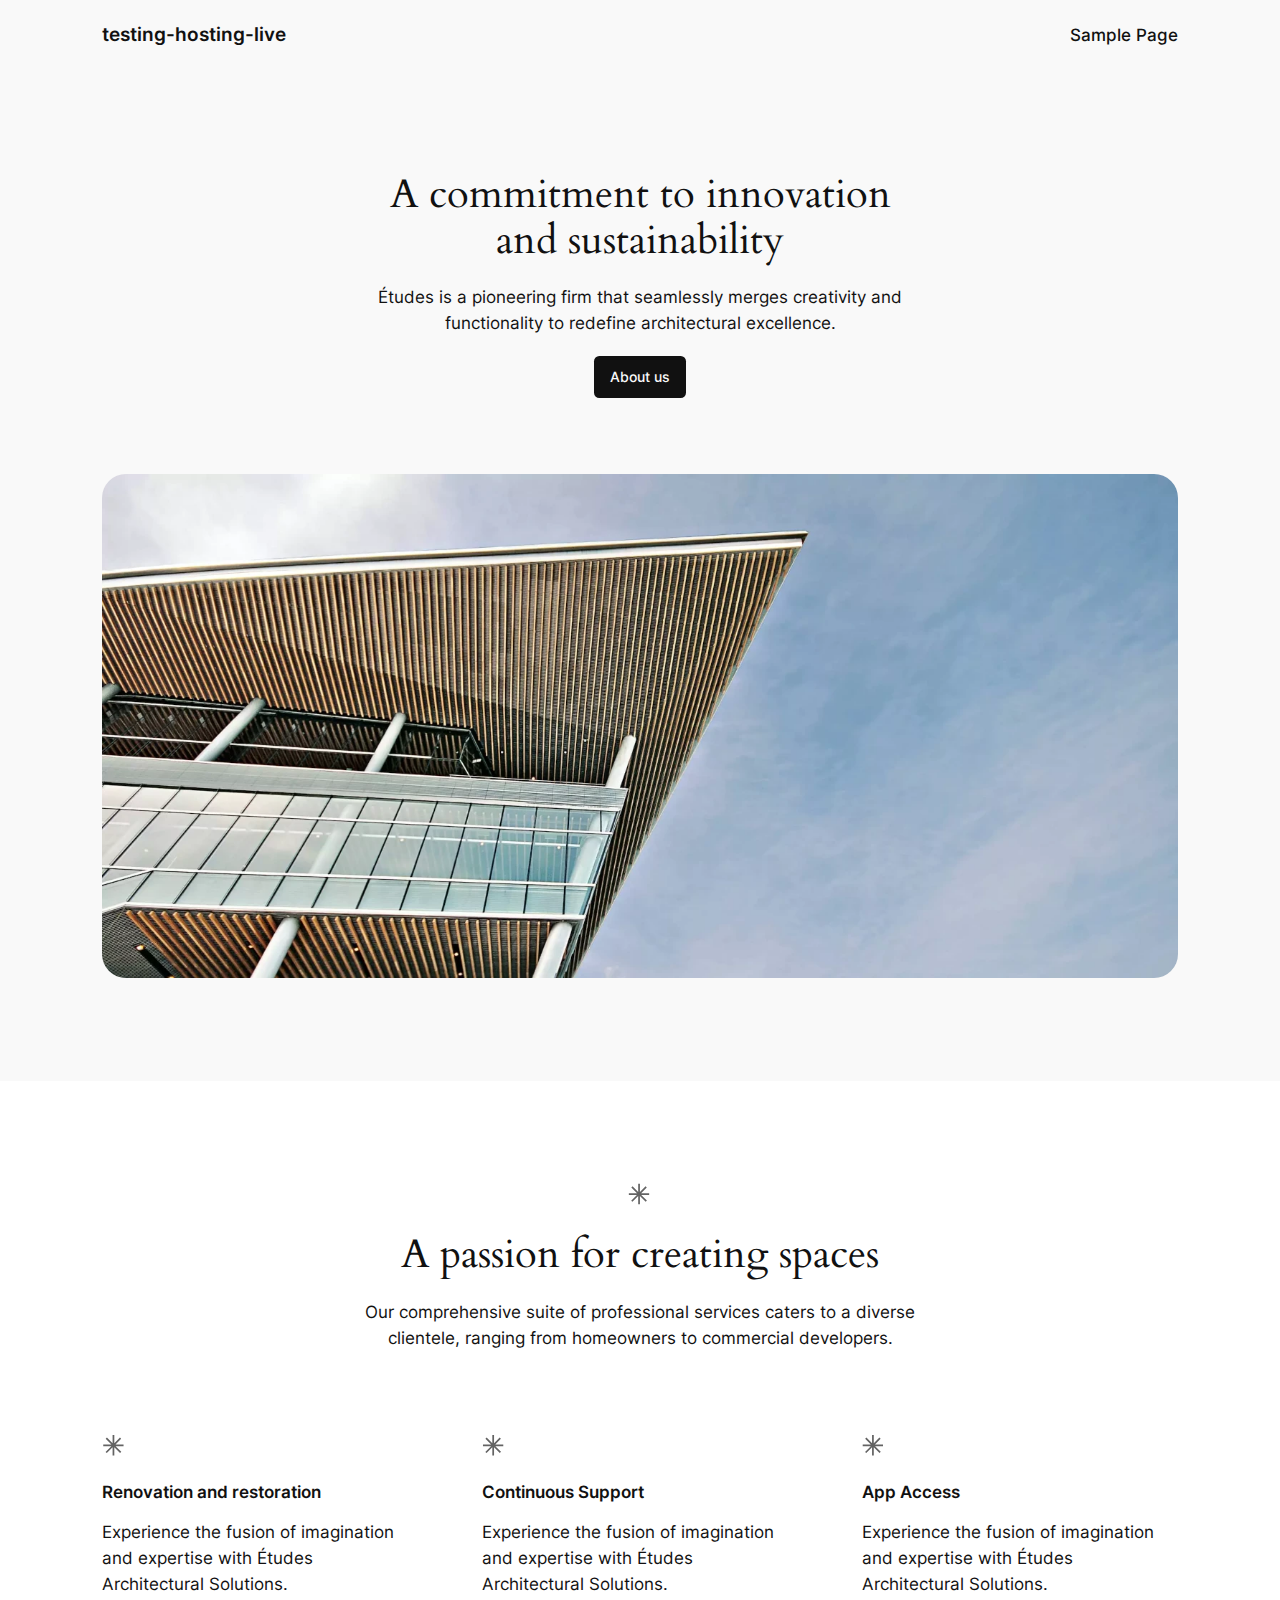
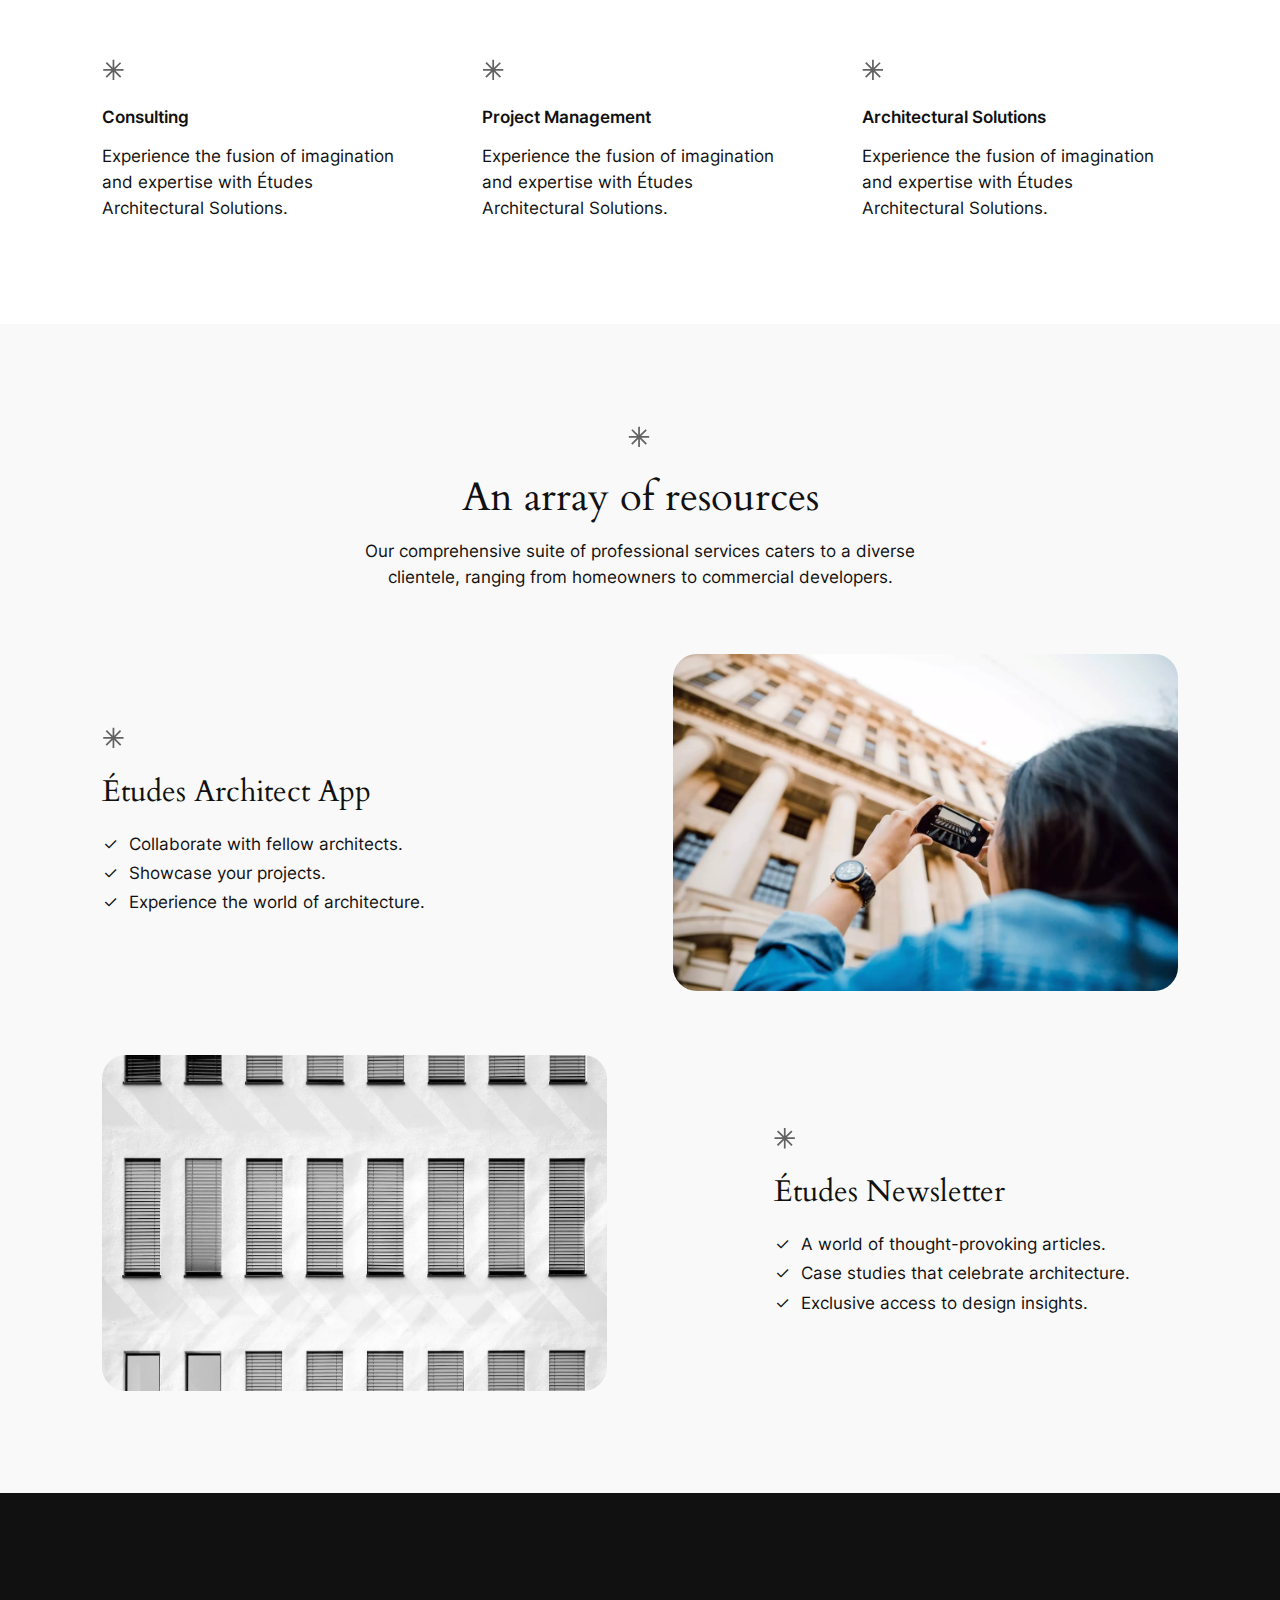
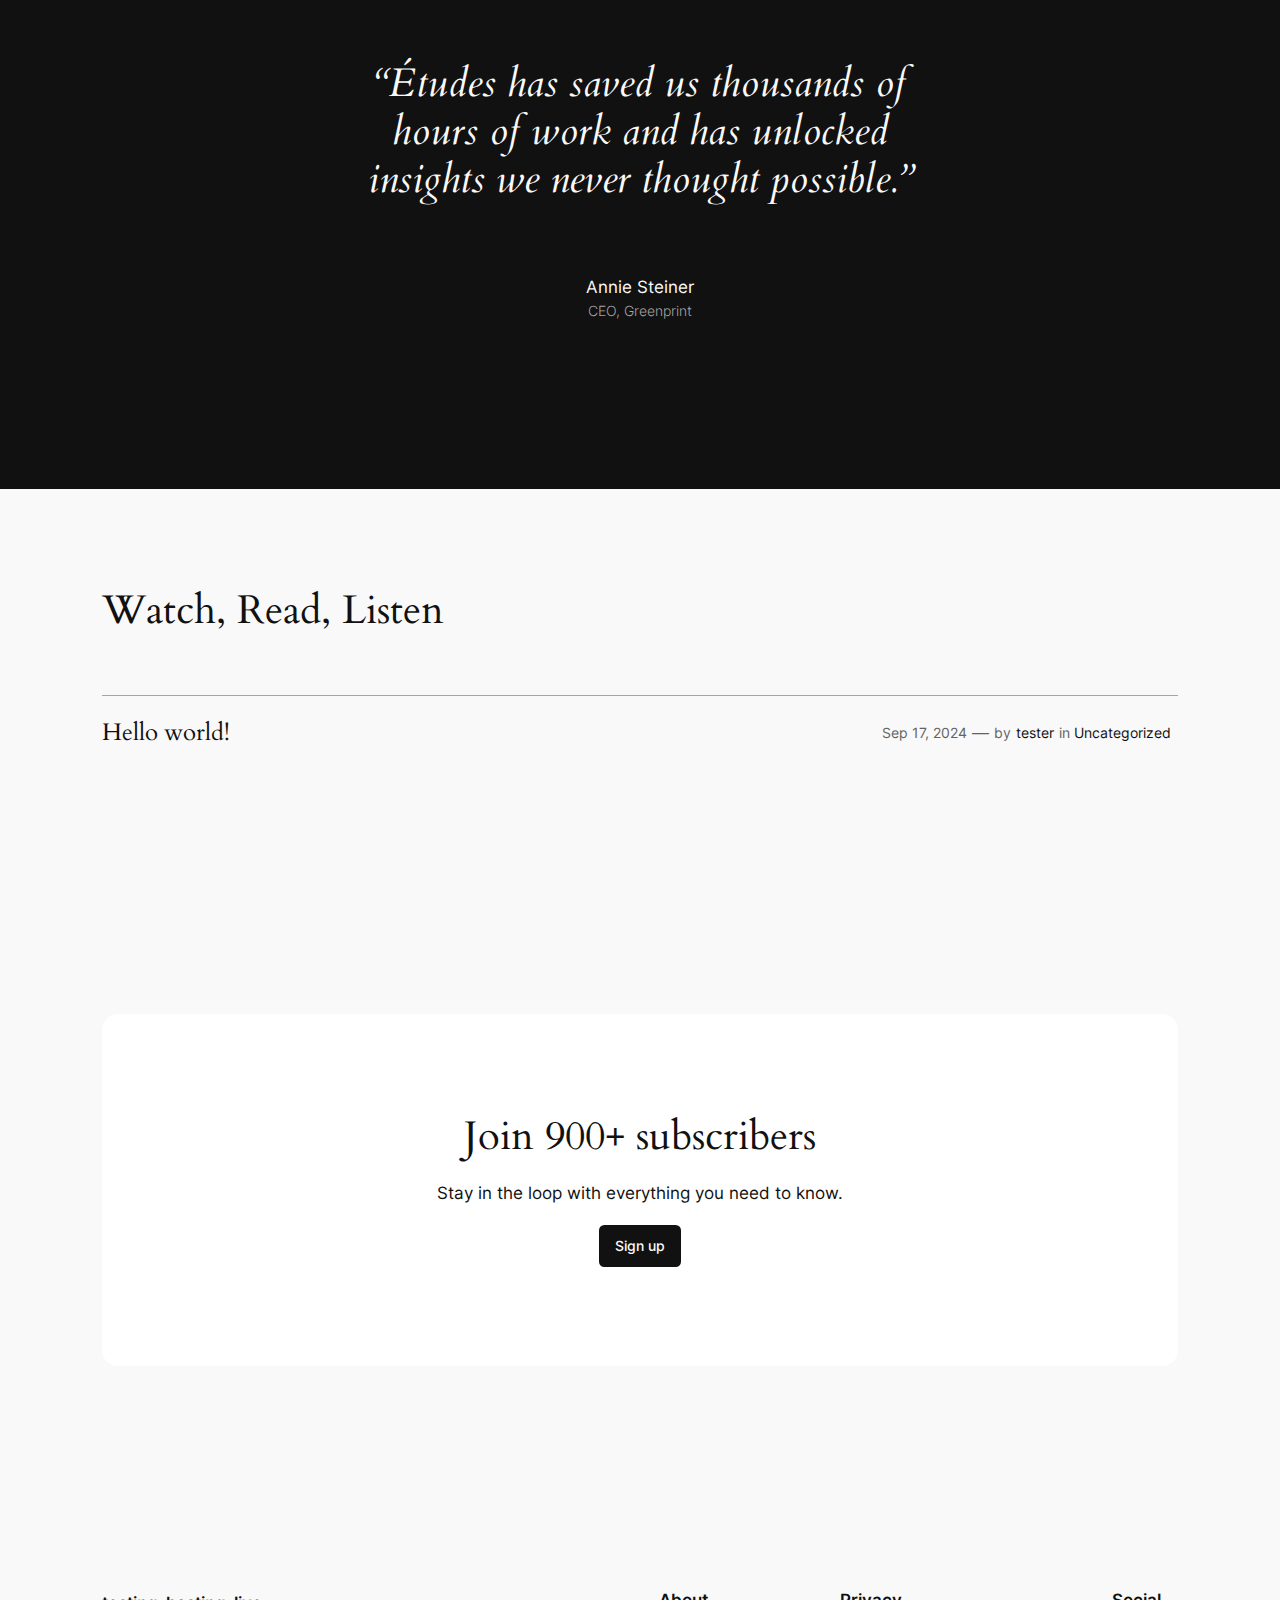
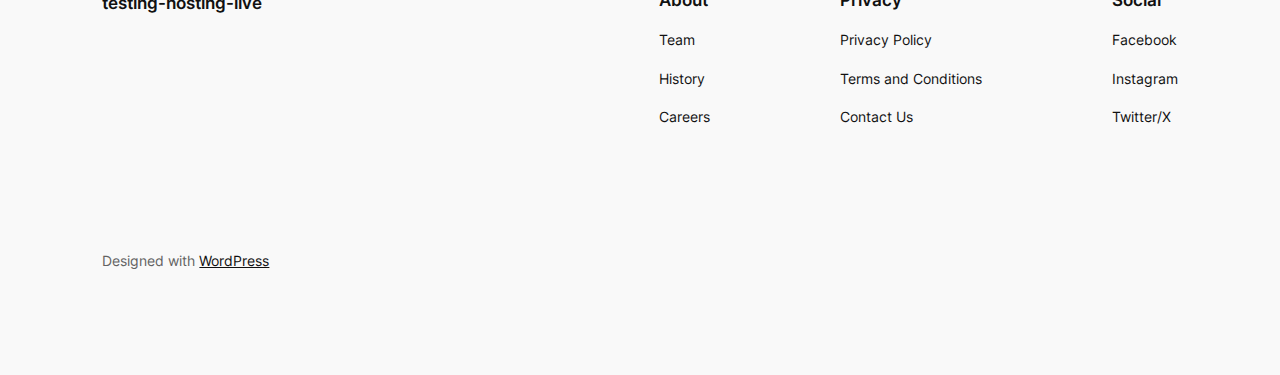
==== index.html @ 4e892294 "first commit" ====
<!DOCTYPE html>
<html lang="en-US">
<head>
	<meta charset="UTF-8">
	<meta name="viewport" content="width=device-width, initial-scale=1">
<meta name="robots" content="max-image-preview:large">
<title>testing-hosting-live</title>
<link rel="alternate" type="application/rss+xml" title="testing-hosting-live &raquo; Feed" href="/feed/">
<link rel="alternate" type="application/rss+xml" title="testing-hosting-live &raquo; Comments Feed" href="/comments/feed/">
<script>
window._wpemojiSettings = {"baseUrl":"https:\/\/s.w.org\/images\/core\/emoji\/15.0.3\/72x72\/","ext":".png","svgUrl":"https:\/\/s.w.org\/images\/core\/emoji\/15.0.3\/svg\/","svgExt":".svg","source":{"concatemoji":"\/wp-includes\/js\/wp-emoji-release.min.js?ver=6.6.2"}};
/*! This file is auto-generated */
!function(i,n){var o,s,e;function c(e){try{var t={supportTests:e,timestamp:(new Date).valueOf()};sessionStorage.setItem(o,JSON.stringify(t))}catch(e){}}function p(e,t,n){e.clearRect(0,0,e.canvas.width,e.canvas.height),e.fillText(t,0,0);var t=new Uint32Array(e.getImageData(0,0,e.canvas.width,e.canvas.height).data),r=(e.clearRect(0,0,e.canvas.width,e.canvas.height),e.fillText(n,0,0),new Uint32Array(e.getImageData(0,0,e.canvas.width,e.canvas.height).data));return t.every(function(e,t){return e===r[t]})}function u(e,t,n){switch(t){case"flag":return n(e,"🏳️‍⚧️","🏳️​⚧️")?!1:!n(e,"🇺🇳","🇺​🇳")&&!n(e,"🏴󠁧󠁢󠁥󠁮󠁧󠁿","🏴​󠁧​󠁢​󠁥​󠁮​󠁧​󠁿");case"emoji":return!n(e,"🐦‍⬛","🐦​⬛")}return!1}function f(e,t,n){var r="undefined"!=typeof WorkerGlobalScope&&self instanceof WorkerGlobalScope?new OffscreenCanvas(300,150):i.createElement("canvas"),a=r.getContext("2d",{willReadFrequently:!0}),o=(a.textBaseline="top",a.font="600 32px Arial",{});return e.forEach(function(e){o[e]=t(a,e,n)}),o}function t(e){var t=i.createElement("script");t.src=e,t.defer=!0,i.head.appendChild(t)}"undefined"!=typeof Promise&&(o="wpEmojiSettingsSupports",s=["flag","emoji"],n.supports={everything:!0,everythingExceptFlag:!0},e=new Promise(function(e){i.addEventListener("DOMContentLoaded",e,{once:!0})}),new Promise(function(t){var n=function(){try{var e=JSON.parse(sessionStorage.getItem(o));if("object"==typeof e&&"number"==typeof e.timestamp&&(new Date).valueOf()<e.timestamp+604800&&"object"==typeof e.supportTests)return e.supportTests}catch(e){}return null}();if(!n){if("undefined"!=typeof Worker&&"undefined"!=typeof OffscreenCanvas&&"undefined"!=typeof URL&&URL.createObjectURL&&"undefined"!=typeof Blob)try{var e="postMessage("+f.toString()+"("+[JSON.stringify(s),u.toString(),p.toString()].join(",")+"));",r=new Blob([e],{type:"text/javascript"}),a=new Worker(URL.createObjectURL(r),{name:"wpTestEmojiSupports"});return void(a.onmessage=function(e){c(n=e.data),a.terminate(),t(n)})}catch(e){}c(n=f(s,u,p))}t(n)}).then(function(e){for(var t in e)n.supports[t]=e[t],n.supports.everything=n.supports.everything&&n.supports[t],"flag"!==t&&(n.supports.everythingExceptFlag=n.supports.everythingExceptFlag&&n.supports[t]);n.supports.everythingExceptFlag=n.supports.everythingExceptFlag&&!n.supports.flag,n.DOMReady=!1,n.readyCallback=function(){n.DOMReady=!0}}).then(function(){return e}).then(function(){var e;n.supports.everything||(n.readyCallback(),(e=n.source||{}).concatemoji?t(e.concatemoji):e.wpemoji&&e.twemoji&&(t(e.twemoji),t(e.wpemoji)))}))}((window,document),window._wpemojiSettings);
</script>
<style id="wp-block-site-logo-inline-css">.wp-block-site-logo{box-sizing:border-box;line-height:0}.wp-block-site-logo a{display:inline-block;line-height:0}.wp-block-site-logo.is-default-size img{height:auto;width:120px}.wp-block-site-logo img{height:auto;max-width:100%}.wp-block-site-logo a,.wp-block-site-logo img{border-radius:inherit}.wp-block-site-logo.aligncenter{margin-left:auto;margin-right:auto;text-align:center}:root :where(.wp-block-site-logo.is-style-rounded){border-radius:9999px}</style>
<style id="wp-block-site-title-inline-css">:root :where(.wp-block-site-title a){color:inherit}</style>
<style id="wp-block-group-inline-css">.wp-block-group{box-sizing:border-box}:where(.wp-block-group.wp-block-group-is-layout-constrained){position:relative}</style>
<style id="wp-block-page-list-inline-css">.wp-block-navigation .wp-block-page-list{align-items:var(--navigation-layout-align,initial);background-color:inherit;display:flex;flex-direction:var(--navigation-layout-direction,initial);flex-wrap:var(--navigation-layout-wrap,wrap);justify-content:var(--navigation-layout-justify,initial)}.wp-block-navigation .wp-block-navigation-item{background-color:inherit}</style>
<link rel="stylesheet" id="wp-block-navigation-css" href="/wp-includes/blocks/navigation/style.min.css?ver=6.6.2" media="all">
<style id="wp-block-heading-inline-css">h1.has-background,h2.has-background,h3.has-background,h4.has-background,h5.has-background,h6.has-background{padding:1.25em 2.375em}h1.has-text-align-left[style*=writing-mode]:where([style*=vertical-lr]),h1.has-text-align-right[style*=writing-mode]:where([style*=vertical-rl]),h2.has-text-align-left[style*=writing-mode]:where([style*=vertical-lr]),h2.has-text-align-right[style*=writing-mode]:where([style*=vertical-rl]),h3.has-text-align-left[style*=writing-mode]:where([style*=vertical-lr]),h3.has-text-align-right[style*=writing-mode]:where([style*=vertical-rl]),h4.has-text-align-left[style*=writing-mode]:where([style*=vertical-lr]),h4.has-text-align-right[style*=writing-mode]:where([style*=vertical-rl]),h5.has-text-align-left[style*=writing-mode]:where([style*=vertical-lr]),h5.has-text-align-right[style*=writing-mode]:where([style*=vertical-rl]),h6.has-text-align-left[style*=writing-mode]:where([style*=vertical-lr]),h6.has-text-align-right[style*=writing-mode]:where([style*=vertical-rl]){rotate:180deg}

				.is-style-asterisk:before {
					content: '';
					width: 1.5rem;
					height: 3rem;
					background: var(--wp--preset--color--contrast-2, currentColor);
					clip-path: path('M11.93.684v8.039l5.633-5.633 1.216 1.23-5.66 5.66h8.04v1.737H13.2l5.701 5.701-1.23 1.23-5.742-5.742V21h-1.737v-8.094l-5.77 5.77-1.23-1.217 5.743-5.742H.842V9.98h8.162l-5.701-5.7 1.23-1.231 5.66 5.66V.684h1.737Z');
					display: block;
				}

				/* Hide the asterisk if the heading has no content, to avoid using empty headings to display the asterisk only, which is an A11Y issue */
				.is-style-asterisk:empty:before {
					content: none;
				}

				.is-style-asterisk:-moz-only-whitespace:before {
					content: none;
				}

				.is-style-asterisk.has-text-align-center:before {
					margin: 0 auto;
				}

				.is-style-asterisk.has-text-align-right:before {
					margin-left: auto;
				}

				.rtl .is-style-asterisk.has-text-align-left:before {
					margin-right: auto;
				}</style>
<style id="wp-block-spacer-inline-css">.wp-block-spacer{clear:both}</style>
<style id="wp-block-paragraph-inline-css">.is-small-text{font-size:.875em}.is-regular-text{font-size:1em}.is-large-text{font-size:2.25em}.is-larger-text{font-size:3em}.has-drop-cap:not(:focus):first-letter{float:left;font-size:8.4em;font-style:normal;font-weight:100;line-height:.68;margin:.05em .1em 0 0;text-transform:uppercase}body.rtl .has-drop-cap:not(:focus):first-letter{float:none;margin-left:.1em}p.has-drop-cap.has-background{overflow:hidden}:root :where(p.has-background){padding:1.25em 2.375em}:where(p.has-text-color:not(.has-link-color)) a{color:inherit}p.has-text-align-left[style*="writing-mode:vertical-lr"],p.has-text-align-right[style*="writing-mode:vertical-rl"]{rotate:180deg}</style>
<style id="wp-block-button-inline-css">.wp-block-button__link{box-sizing:border-box;cursor:pointer;display:inline-block;text-align:center;word-break:break-word}.wp-block-button__link.aligncenter{text-align:center}.wp-block-button__link.alignright{text-align:right}:where(.wp-block-button__link){border-radius:9999px;box-shadow:none;padding:calc(.667em + 2px) calc(1.333em + 2px);text-decoration:none}.wp-block-button[style*=text-decoration] .wp-block-button__link{text-decoration:inherit}.wp-block-buttons>.wp-block-button.has-custom-width{max-width:none}.wp-block-buttons>.wp-block-button.has-custom-width .wp-block-button__link{width:100%}.wp-block-buttons>.wp-block-button.has-custom-font-size .wp-block-button__link{font-size:inherit}.wp-block-buttons>.wp-block-button.wp-block-button__width-25{width:calc(25% - var(--wp--style--block-gap, .5em)*.75)}.wp-block-buttons>.wp-block-button.wp-block-button__width-50{width:calc(50% - var(--wp--style--block-gap, .5em)*.5)}.wp-block-buttons>.wp-block-button.wp-block-button__width-75{width:calc(75% - var(--wp--style--block-gap, .5em)*.25)}.wp-block-buttons>.wp-block-button.wp-block-button__width-100{flex-basis:100%;width:100%}.wp-block-buttons.is-vertical>.wp-block-button.wp-block-button__width-25{width:25%}.wp-block-buttons.is-vertical>.wp-block-button.wp-block-button__width-50{width:50%}.wp-block-buttons.is-vertical>.wp-block-button.wp-block-button__width-75{width:75%}.wp-block-button.is-style-squared,.wp-block-button__link.wp-block-button.is-style-squared{border-radius:0}.wp-block-button.no-border-radius,.wp-block-button__link.no-border-radius{border-radius:0!important}:root :where(.wp-block-button .wp-block-button__link.is-style-outline),:root :where(.wp-block-button.is-style-outline>.wp-block-button__link){border:2px solid;padding:.667em 1.333em}:root :where(.wp-block-button .wp-block-button__link.is-style-outline:not(.has-text-color)),:root :where(.wp-block-button.is-style-outline>.wp-block-button__link:not(.has-text-color)){color:currentColor}:root :where(.wp-block-button .wp-block-button__link.is-style-outline:not(.has-background)),:root :where(.wp-block-button.is-style-outline>.wp-block-button__link:not(.has-background)){background-color:initial;background-image:none}</style>
<style id="twentytwentyfour-button-style-outline-inline-css">.wp-block-button.is-style-outline
	> .wp-block-button__link:not(.has-text-color, .has-background):hover {
	background-color: var(--wp--preset--color--contrast-2, var(--wp--preset--color--contrast, transparent));
	color: var(--wp--preset--color--base);
	border-color: var(--wp--preset--color--contrast-2, var(--wp--preset--color--contrast, currentColor));
}</style>
<style id="wp-block-buttons-inline-css">.wp-block-buttons.is-vertical{flex-direction:column}.wp-block-buttons.is-vertical>.wp-block-button:last-child{margin-bottom:0}.wp-block-buttons>.wp-block-button{display:inline-block;margin:0}.wp-block-buttons.is-content-justification-left{justify-content:flex-start}.wp-block-buttons.is-content-justification-left.is-vertical{align-items:flex-start}.wp-block-buttons.is-content-justification-center{justify-content:center}.wp-block-buttons.is-content-justification-center.is-vertical{align-items:center}.wp-block-buttons.is-content-justification-right{justify-content:flex-end}.wp-block-buttons.is-content-justification-right.is-vertical{align-items:flex-end}.wp-block-buttons.is-content-justification-space-between{justify-content:space-between}.wp-block-buttons.aligncenter{text-align:center}.wp-block-buttons:not(.is-content-justification-space-between,.is-content-justification-right,.is-content-justification-left,.is-content-justification-center) .wp-block-button.aligncenter{margin-left:auto;margin-right:auto;width:100%}.wp-block-buttons[style*=text-decoration] .wp-block-button,.wp-block-buttons[style*=text-decoration] .wp-block-button__link{text-decoration:inherit}.wp-block-buttons.has-custom-font-size .wp-block-button__link{font-size:inherit}.wp-block-button.aligncenter{text-align:center}</style>
<link rel="stylesheet" id="wp-block-image-css" href="/wp-includes/blocks/image/style.min.css?ver=6.6.2" media="all">
<style id="wp-block-columns-inline-css">.wp-block-columns{align-items:normal!important;box-sizing:border-box;display:flex;flex-wrap:wrap!important}@media (min-width:782px){.wp-block-columns{flex-wrap:nowrap!important}}.wp-block-columns.are-vertically-aligned-top{align-items:flex-start}.wp-block-columns.are-vertically-aligned-center{align-items:center}.wp-block-columns.are-vertically-aligned-bottom{align-items:flex-end}@media (max-width:781px){.wp-block-columns:not(.is-not-stacked-on-mobile)>.wp-block-column{flex-basis:100%!important}}@media (min-width:782px){.wp-block-columns:not(.is-not-stacked-on-mobile)>.wp-block-column{flex-basis:0;flex-grow:1}.wp-block-columns:not(.is-not-stacked-on-mobile)>.wp-block-column[style*=flex-basis]{flex-grow:0}}.wp-block-columns.is-not-stacked-on-mobile{flex-wrap:nowrap!important}.wp-block-columns.is-not-stacked-on-mobile>.wp-block-column{flex-basis:0;flex-grow:1}.wp-block-columns.is-not-stacked-on-mobile>.wp-block-column[style*=flex-basis]{flex-grow:0}:where(.wp-block-columns){margin-bottom:1.75em}:where(.wp-block-columns.has-background){padding:1.25em 2.375em}.wp-block-column{flex-grow:1;min-width:0;overflow-wrap:break-word;word-break:break-word}.wp-block-column.is-vertically-aligned-top{align-self:flex-start}.wp-block-column.is-vertically-aligned-center{align-self:center}.wp-block-column.is-vertically-aligned-bottom{align-self:flex-end}.wp-block-column.is-vertically-aligned-stretch{align-self:stretch}.wp-block-column.is-vertically-aligned-bottom,.wp-block-column.is-vertically-aligned-center,.wp-block-column.is-vertically-aligned-top{width:100%}</style>
<style id="wp-block-list-inline-css">ol,ul{box-sizing:border-box}:root :where(ul.has-background,ol.has-background){padding:1.25em 2.375em}

				ul.is-style-checkmark-list {
					list-style-type: "\2713";
				}

				ul.is-style-checkmark-list li {
					padding-inline-start: 1ch;
				}</style>
<style id="wp-block-separator-inline-css">@charset "UTF-8";.wp-block-separator{border:none;border-top:2px solid}:root :where(.wp-block-separator.is-style-dots){height:auto;line-height:1;text-align:center}:root :where(.wp-block-separator.is-style-dots):before{color:currentColor;content:"···";font-family:serif;font-size:1.5em;letter-spacing:2em;padding-left:2em}.wp-block-separator.is-style-dots{background:none!important;border:none!important}</style>
<style id="wp-block-post-title-inline-css">.wp-block-post-title{box-sizing:border-box;word-break:break-word}.wp-block-post-title a{display:inline-block}</style>
<style id="wp-block-post-date-inline-css">.wp-block-post-date{box-sizing:border-box}</style>
<style id="wp-block-post-terms-inline-css">.wp-block-post-terms{box-sizing:border-box}.wp-block-post-terms .wp-block-post-terms__separator{white-space:pre-wrap}

				.is-style-pill a,
				.is-style-pill span:not([class], [data-rich-text-placeholder]) {
					display: inline-block;
					background-color: var(--wp--preset--color--base-2);
					padding: 0.375rem 0.875rem;
					border-radius: var(--wp--preset--spacing--20);
				}

				.is-style-pill a:hover {
					background-color: var(--wp--preset--color--contrast-3);
				}</style>
<style id="wp-block-post-template-inline-css">.wp-block-post-template{list-style:none;margin-bottom:0;margin-top:0;max-width:100%;padding:0}.wp-block-post-template.is-flex-container{display:flex;flex-direction:row;flex-wrap:wrap;gap:1.25em}.wp-block-post-template.is-flex-container>li{margin:0;width:100%}@media (min-width:600px){.wp-block-post-template.is-flex-container.is-flex-container.columns-2>li{width:calc(50% - .625em)}.wp-block-post-template.is-flex-container.is-flex-container.columns-3>li{width:calc(33.33333% - .83333em)}.wp-block-post-template.is-flex-container.is-flex-container.columns-4>li{width:calc(25% - .9375em)}.wp-block-post-template.is-flex-container.is-flex-container.columns-5>li{width:calc(20% - 1em)}.wp-block-post-template.is-flex-container.is-flex-container.columns-6>li{width:calc(16.66667% - 1.04167em)}}@media (max-width:600px){.wp-block-post-template-is-layout-grid.wp-block-post-template-is-layout-grid.wp-block-post-template-is-layout-grid.wp-block-post-template-is-layout-grid{grid-template-columns:1fr}}.wp-block-post-template-is-layout-constrained>li>.alignright,.wp-block-post-template-is-layout-flow>li>.alignright{float:right;margin-inline-end:0;margin-inline-start:2em}.wp-block-post-template-is-layout-constrained>li>.alignleft,.wp-block-post-template-is-layout-flow>li>.alignleft{float:left;margin-inline-end:2em;margin-inline-start:0}.wp-block-post-template-is-layout-constrained>li>.aligncenter,.wp-block-post-template-is-layout-flow>li>.aligncenter{margin-inline-end:auto;margin-inline-start:auto}</style>
<style id="wp-block-query-pagination-inline-css">.wp-block-query-pagination>.wp-block-query-pagination-next,.wp-block-query-pagination>.wp-block-query-pagination-numbers,.wp-block-query-pagination>.wp-block-query-pagination-previous{margin-bottom:.5em;margin-right:.5em}.wp-block-query-pagination>.wp-block-query-pagination-next:last-child,.wp-block-query-pagination>.wp-block-query-pagination-numbers:last-child,.wp-block-query-pagination>.wp-block-query-pagination-previous:last-child{margin-right:0}.wp-block-query-pagination.is-content-justification-space-between>.wp-block-query-pagination-next:last-of-type{margin-inline-start:auto}.wp-block-query-pagination.is-content-justification-space-between>.wp-block-query-pagination-previous:first-child{margin-inline-end:auto}.wp-block-query-pagination .wp-block-query-pagination-previous-arrow{display:inline-block;margin-right:1ch}.wp-block-query-pagination .wp-block-query-pagination-previous-arrow:not(.is-arrow-chevron){transform:scaleX(1)}.wp-block-query-pagination .wp-block-query-pagination-next-arrow{display:inline-block;margin-left:1ch}.wp-block-query-pagination .wp-block-query-pagination-next-arrow:not(.is-arrow-chevron){transform:scaleX(1)}.wp-block-query-pagination.aligncenter{justify-content:center}</style>
<style id="wp-block-navigation-link-inline-css">.wp-block-navigation .wp-block-navigation-item__label{overflow-wrap:break-word}.wp-block-navigation .wp-block-navigation-item__description{display:none}.link-ui-tools{border-top:1px solid #f0f0f0;padding:8px}.link-ui-block-inserter{padding-top:8px}.link-ui-block-inserter__back{margin-left:8px;text-transform:uppercase}

				.is-style-arrow-link .wp-block-navigation-item__label:after {
					content: "\2197";
					padding-inline-start: 0.25rem;
					vertical-align: middle;
					text-decoration: none;
					display: inline-block;
				}</style>
<style id="wp-block-library-inline-css">:root{--wp-admin-theme-color:#007cba;--wp-admin-theme-color--rgb:0,124,186;--wp-admin-theme-color-darker-10:#006ba1;--wp-admin-theme-color-darker-10--rgb:0,107,161;--wp-admin-theme-color-darker-20:#005a87;--wp-admin-theme-color-darker-20--rgb:0,90,135;--wp-admin-border-width-focus:2px;--wp-block-synced-color:#7a00df;--wp-block-synced-color--rgb:122,0,223;--wp-bound-block-color:var(--wp-block-synced-color)}@media (min-resolution:192dpi){:root{--wp-admin-border-width-focus:1.5px}}.wp-element-button{cursor:pointer}:root{--wp--preset--font-size--normal:16px;--wp--preset--font-size--huge:42px}:root .has-very-light-gray-background-color{background-color:#eee}:root .has-very-dark-gray-background-color{background-color:#313131}:root .has-very-light-gray-color{color:#eee}:root .has-very-dark-gray-color{color:#313131}:root .has-vivid-green-cyan-to-vivid-cyan-blue-gradient-background{background:linear-gradient(135deg,#00d084,#0693e3)}:root .has-purple-crush-gradient-background{background:linear-gradient(135deg,#34e2e4,#4721fb 50%,#ab1dfe)}:root .has-hazy-dawn-gradient-background{background:linear-gradient(135deg,#faaca8,#dad0ec)}:root .has-subdued-olive-gradient-background{background:linear-gradient(135deg,#fafae1,#67a671)}:root .has-atomic-cream-gradient-background{background:linear-gradient(135deg,#fdd79a,#004a59)}:root .has-nightshade-gradient-background{background:linear-gradient(135deg,#330968,#31cdcf)}:root .has-midnight-gradient-background{background:linear-gradient(135deg,#020381,#2874fc)}.has-regular-font-size{font-size:1em}.has-larger-font-size{font-size:2.625em}.has-normal-font-size{font-size:var(--wp--preset--font-size--normal)}.has-huge-font-size{font-size:var(--wp--preset--font-size--huge)}.has-text-align-center{text-align:center}.has-text-align-left{text-align:left}.has-text-align-right{text-align:right}#end-resizable-editor-section{display:none}.aligncenter{clear:both}.items-justified-left{justify-content:flex-start}.items-justified-center{justify-content:center}.items-justified-right{justify-content:flex-end}.items-justified-space-between{justify-content:space-between}.screen-reader-text{border:0;clip:rect(1px,1px,1px,1px);clip-path:inset(50%);height:1px;margin:-1px;overflow:hidden;padding:0;position:absolute;width:1px;word-wrap:normal!important}.screen-reader-text:focus{background-color:#ddd;clip:auto!important;clip-path:none;color:#444;display:block;font-size:1em;height:auto;left:5px;line-height:normal;padding:15px 23px 14px;text-decoration:none;top:5px;width:auto;z-index:100000}html :where(.has-border-color){border-style:solid}html :where([style*=border-top-color]){border-top-style:solid}html :where([style*=border-right-color]){border-right-style:solid}html :where([style*=border-bottom-color]){border-bottom-style:solid}html :where([style*=border-left-color]){border-left-style:solid}html :where([style*=border-width]){border-style:solid}html :where([style*=border-top-width]){border-top-style:solid}html :where([style*=border-right-width]){border-right-style:solid}html :where([style*=border-bottom-width]){border-bottom-style:solid}html :where([style*=border-left-width]){border-left-style:solid}html :where(img[class*=wp-image-]){height:auto;max-width:100%}:where(figure){margin:0 0 1em}html :where(.is-position-sticky){--wp-admin--admin-bar--position-offset:var(--wp-admin--admin-bar--height,0px)}@media screen and (max-width:600px){html :where(.is-position-sticky){--wp-admin--admin-bar--position-offset:0px}}</style>
<style id="global-styles-inline-css">:root{--wp--preset--aspect-ratio--square: 1;--wp--preset--aspect-ratio--4-3: 4/3;--wp--preset--aspect-ratio--3-4: 3/4;--wp--preset--aspect-ratio--3-2: 3/2;--wp--preset--aspect-ratio--2-3: 2/3;--wp--preset--aspect-ratio--16-9: 16/9;--wp--preset--aspect-ratio--9-16: 9/16;--wp--preset--color--black: #000000;--wp--preset--color--cyan-bluish-gray: #abb8c3;--wp--preset--color--white: #ffffff;--wp--preset--color--pale-pink: #f78da7;--wp--preset--color--vivid-red: #cf2e2e;--wp--preset--color--luminous-vivid-orange: #ff6900;--wp--preset--color--luminous-vivid-amber: #fcb900;--wp--preset--color--light-green-cyan: #7bdcb5;--wp--preset--color--vivid-green-cyan: #00d084;--wp--preset--color--pale-cyan-blue: #8ed1fc;--wp--preset--color--vivid-cyan-blue: #0693e3;--wp--preset--color--vivid-purple: #9b51e0;--wp--preset--color--base: #f9f9f9;--wp--preset--color--base-2: #ffffff;--wp--preset--color--contrast: #111111;--wp--preset--color--contrast-2: #636363;--wp--preset--color--contrast-3: #A4A4A4;--wp--preset--color--accent: #cfcabe;--wp--preset--color--accent-2: #c2a990;--wp--preset--color--accent-3: #d8613c;--wp--preset--color--accent-4: #b1c5a4;--wp--preset--color--accent-5: #b5bdbc;--wp--preset--gradient--vivid-cyan-blue-to-vivid-purple: linear-gradient(135deg,rgba(6,147,227,1) 0%,rgb(155,81,224) 100%);--wp--preset--gradient--light-green-cyan-to-vivid-green-cyan: linear-gradient(135deg,rgb(122,220,180) 0%,rgb(0,208,130) 100%);--wp--preset--gradient--luminous-vivid-amber-to-luminous-vivid-orange: linear-gradient(135deg,rgba(252,185,0,1) 0%,rgba(255,105,0,1) 100%);--wp--preset--gradient--luminous-vivid-orange-to-vivid-red: linear-gradient(135deg,rgba(255,105,0,1) 0%,rgb(207,46,46) 100%);--wp--preset--gradient--very-light-gray-to-cyan-bluish-gray: linear-gradient(135deg,rgb(238,238,238) 0%,rgb(169,184,195) 100%);--wp--preset--gradient--cool-to-warm-spectrum: linear-gradient(135deg,rgb(74,234,220) 0%,rgb(151,120,209) 20%,rgb(207,42,186) 40%,rgb(238,44,130) 60%,rgb(251,105,98) 80%,rgb(254,248,76) 100%);--wp--preset--gradient--blush-light-purple: linear-gradient(135deg,rgb(255,206,236) 0%,rgb(152,150,240) 100%);--wp--preset--gradient--blush-bordeaux: linear-gradient(135deg,rgb(254,205,165) 0%,rgb(254,45,45) 50%,rgb(107,0,62) 100%);--wp--preset--gradient--luminous-dusk: linear-gradient(135deg,rgb(255,203,112) 0%,rgb(199,81,192) 50%,rgb(65,88,208) 100%);--wp--preset--gradient--pale-ocean: linear-gradient(135deg,rgb(255,245,203) 0%,rgb(182,227,212) 50%,rgb(51,167,181) 100%);--wp--preset--gradient--electric-grass: linear-gradient(135deg,rgb(202,248,128) 0%,rgb(113,206,126) 100%);--wp--preset--gradient--midnight: linear-gradient(135deg,rgb(2,3,129) 0%,rgb(40,116,252) 100%);--wp--preset--gradient--gradient-1: linear-gradient(to bottom, #cfcabe 0%, #F9F9F9 100%);--wp--preset--gradient--gradient-2: linear-gradient(to bottom, #C2A990 0%, #F9F9F9 100%);--wp--preset--gradient--gradient-3: linear-gradient(to bottom, #D8613C 0%, #F9F9F9 100%);--wp--preset--gradient--gradient-4: linear-gradient(to bottom, #B1C5A4 0%, #F9F9F9 100%);--wp--preset--gradient--gradient-5: linear-gradient(to bottom, #B5BDBC 0%, #F9F9F9 100%);--wp--preset--gradient--gradient-6: linear-gradient(to bottom, #A4A4A4 0%, #F9F9F9 100%);--wp--preset--gradient--gradient-7: linear-gradient(to bottom, #cfcabe 50%, #F9F9F9 50%);--wp--preset--gradient--gradient-8: linear-gradient(to bottom, #C2A990 50%, #F9F9F9 50%);--wp--preset--gradient--gradient-9: linear-gradient(to bottom, #D8613C 50%, #F9F9F9 50%);--wp--preset--gradient--gradient-10: linear-gradient(to bottom, #B1C5A4 50%, #F9F9F9 50%);--wp--preset--gradient--gradient-11: linear-gradient(to bottom, #B5BDBC 50%, #F9F9F9 50%);--wp--preset--gradient--gradient-12: linear-gradient(to bottom, #A4A4A4 50%, #F9F9F9 50%);--wp--preset--font-size--small: 0.9rem;--wp--preset--font-size--medium: 1.05rem;--wp--preset--font-size--large: clamp(1.39rem, 1.39rem + ((1vw - 0.2rem) * 0.767), 1.85rem);--wp--preset--font-size--x-large: clamp(1.85rem, 1.85rem + ((1vw - 0.2rem) * 1.083), 2.5rem);--wp--preset--font-size--xx-large: clamp(2.5rem, 2.5rem + ((1vw - 0.2rem) * 1.283), 3.27rem);--wp--preset--font-family--body: "Inter", sans-serif;--wp--preset--font-family--heading: Cardo;--wp--preset--font-family--system-sans-serif: -apple-system, BlinkMacSystemFont, avenir next, avenir, segoe ui, helvetica neue, helvetica, Cantarell, Ubuntu, roboto, noto, arial, sans-serif;--wp--preset--font-family--system-serif: Iowan Old Style, Apple Garamond, Baskerville, Times New Roman, Droid Serif, Times, Source Serif Pro, serif, Apple Color Emoji, Segoe UI Emoji, Segoe UI Symbol;--wp--preset--spacing--20: min(1.5rem, 2vw);--wp--preset--spacing--30: min(2.5rem, 3vw);--wp--preset--spacing--40: min(4rem, 5vw);--wp--preset--spacing--50: min(6.5rem, 8vw);--wp--preset--spacing--60: min(10.5rem, 13vw);--wp--preset--spacing--70: 3.38rem;--wp--preset--spacing--80: 5.06rem;--wp--preset--spacing--10: 1rem;--wp--preset--shadow--natural: 6px 6px 9px rgba(0, 0, 0, 0.2);--wp--preset--shadow--deep: 12px 12px 50px rgba(0, 0, 0, 0.4);--wp--preset--shadow--sharp: 6px 6px 0px rgba(0, 0, 0, 0.2);--wp--preset--shadow--outlined: 6px 6px 0px -3px rgba(255, 255, 255, 1), 6px 6px rgba(0, 0, 0, 1);--wp--preset--shadow--crisp: 6px 6px 0px rgba(0, 0, 0, 1);}:root { --wp--style--global--content-size: 620px;--wp--style--global--wide-size: 1280px; }:where(body) { margin: 0; }.wp-site-blocks { padding-top: var(--wp--style--root--padding-top); padding-bottom: var(--wp--style--root--padding-bottom); }.has-global-padding { padding-right: var(--wp--style--root--padding-right); padding-left: var(--wp--style--root--padding-left); }.has-global-padding > .alignfull { margin-right: calc(var(--wp--style--root--padding-right) * -1); margin-left: calc(var(--wp--style--root--padding-left) * -1); }.has-global-padding :where(:not(.alignfull.is-layout-flow) > .has-global-padding:not(.wp-block-block, .alignfull)) { padding-right: 0; padding-left: 0; }.has-global-padding :where(:not(.alignfull.is-layout-flow) > .has-global-padding:not(.wp-block-block, .alignfull)) > .alignfull { margin-left: 0; margin-right: 0; }.wp-site-blocks > .alignleft { float: left; margin-right: 2em; }.wp-site-blocks > .alignright { float: right; margin-left: 2em; }.wp-site-blocks > .aligncenter { justify-content: center; margin-left: auto; margin-right: auto; }:where(.wp-site-blocks) > * { margin-block-start: 1.2rem; margin-block-end: 0; }:where(.wp-site-blocks) > :first-child { margin-block-start: 0; }:where(.wp-site-blocks) > :last-child { margin-block-end: 0; }:root { --wp--style--block-gap: 1.2rem; }:root :where(.is-layout-flow) > :first-child{margin-block-start: 0;}:root :where(.is-layout-flow) > :last-child{margin-block-end: 0;}:root :where(.is-layout-flow) > *{margin-block-start: 1.2rem;margin-block-end: 0;}:root :where(.is-layout-constrained) > :first-child{margin-block-start: 0;}:root :where(.is-layout-constrained) > :last-child{margin-block-end: 0;}:root :where(.is-layout-constrained) > *{margin-block-start: 1.2rem;margin-block-end: 0;}:root :where(.is-layout-flex){gap: 1.2rem;}:root :where(.is-layout-grid){gap: 1.2rem;}.is-layout-flow > .alignleft{float: left;margin-inline-start: 0;margin-inline-end: 2em;}.is-layout-flow > .alignright{float: right;margin-inline-start: 2em;margin-inline-end: 0;}.is-layout-flow > .aligncenter{margin-left: auto !important;margin-right: auto !important;}.is-layout-constrained > .alignleft{float: left;margin-inline-start: 0;margin-inline-end: 2em;}.is-layout-constrained > .alignright{float: right;margin-inline-start: 2em;margin-inline-end: 0;}.is-layout-constrained > .aligncenter{margin-left: auto !important;margin-right: auto !important;}.is-layout-constrained > :where(:not(.alignleft):not(.alignright):not(.alignfull)){max-width: var(--wp--style--global--content-size);margin-left: auto !important;margin-right: auto !important;}.is-layout-constrained > .alignwide{max-width: var(--wp--style--global--wide-size);}body .is-layout-flex{display: flex;}.is-layout-flex{flex-wrap: wrap;align-items: center;}.is-layout-flex > :is(*, div){margin: 0;}body .is-layout-grid{display: grid;}.is-layout-grid > :is(*, div){margin: 0;}body{background-color: var(--wp--preset--color--base);color: var(--wp--preset--color--contrast);font-family: var(--wp--preset--font-family--body);font-size: var(--wp--preset--font-size--medium);font-style: normal;font-weight: 400;line-height: 1.55;--wp--style--root--padding-top: 0px;--wp--style--root--padding-right: var(--wp--preset--spacing--50);--wp--style--root--padding-bottom: 0px;--wp--style--root--padding-left: var(--wp--preset--spacing--50);}a:where(:not(.wp-element-button)){color: var(--wp--preset--color--contrast);text-decoration: underline;}:root :where(a:where(:not(.wp-element-button)):hover){text-decoration: none;}h1, h2, h3, h4, h5, h6{color: var(--wp--preset--color--contrast);font-family: var(--wp--preset--font-family--heading);font-weight: 400;line-height: 1.2;}h1{font-size: var(--wp--preset--font-size--xx-large);line-height: 1.15;}h2{font-size: var(--wp--preset--font-size--x-large);}h3{font-size: var(--wp--preset--font-size--large);}h4{font-size: clamp(1.1rem, 1.1rem + ((1vw - 0.2rem) * 0.767), 1.5rem);}h5{font-size: var(--wp--preset--font-size--medium);}h6{font-size: var(--wp--preset--font-size--small);}:root :where(.wp-element-button, .wp-block-button__link){background-color: var(--wp--preset--color--contrast);border-radius: .33rem;border-color: var(--wp--preset--color--contrast);border-width: 0;color: var(--wp--preset--color--base);font-family: inherit;font-size: var(--wp--preset--font-size--small);font-style: normal;font-weight: 500;line-height: inherit;padding-top: 0.6rem;padding-right: 1rem;padding-bottom: 0.6rem;padding-left: 1rem;text-decoration: none;}:root :where(.wp-element-button:hover, .wp-block-button__link:hover){background-color: var(--wp--preset--color--contrast-2);border-color: var(--wp--preset--color--contrast-2);color: var(--wp--preset--color--base);}:root :where(.wp-element-button:focus, .wp-block-button__link:focus){background-color: var(--wp--preset--color--contrast-2);border-color: var(--wp--preset--color--contrast-2);color: var(--wp--preset--color--base);outline-color: var(--wp--preset--color--contrast);outline-offset: 2px;}:root :where(.wp-element-button:active, .wp-block-button__link:active){background-color: var(--wp--preset--color--contrast);color: var(--wp--preset--color--base);}:root :where(.wp-element-caption, .wp-block-audio figcaption, .wp-block-embed figcaption, .wp-block-gallery figcaption, .wp-block-image figcaption, .wp-block-table figcaption, .wp-block-video figcaption){color: var(--wp--preset--color--contrast-2);font-family: var(--wp--preset--font-family--body);font-size: 0.8rem;}.has-black-color{color: var(--wp--preset--color--black) !important;}.has-cyan-bluish-gray-color{color: var(--wp--preset--color--cyan-bluish-gray) !important;}.has-white-color{color: var(--wp--preset--color--white) !important;}.has-pale-pink-color{color: var(--wp--preset--color--pale-pink) !important;}.has-vivid-red-color{color: var(--wp--preset--color--vivid-red) !important;}.has-luminous-vivid-orange-color{color: var(--wp--preset--color--luminous-vivid-orange) !important;}.has-luminous-vivid-amber-color{color: var(--wp--preset--color--luminous-vivid-amber) !important;}.has-light-green-cyan-color{color: var(--wp--preset--color--light-green-cyan) !important;}.has-vivid-green-cyan-color{color: var(--wp--preset--color--vivid-green-cyan) !important;}.has-pale-cyan-blue-color{color: var(--wp--preset--color--pale-cyan-blue) !important;}.has-vivid-cyan-blue-color{color: var(--wp--preset--color--vivid-cyan-blue) !important;}.has-vivid-purple-color{color: var(--wp--preset--color--vivid-purple) !important;}.has-base-color{color: var(--wp--preset--color--base) !important;}.has-base-2-color{color: var(--wp--preset--color--base-2) !important;}.has-contrast-color{color: var(--wp--preset--color--contrast) !important;}.has-contrast-2-color{color: var(--wp--preset--color--contrast-2) !important;}.has-contrast-3-color{color: var(--wp--preset--color--contrast-3) !important;}.has-accent-color{color: var(--wp--preset--color--accent) !important;}.has-accent-2-color{color: var(--wp--preset--color--accent-2) !important;}.has-accent-3-color{color: var(--wp--preset--color--accent-3) !important;}.has-accent-4-color{color: var(--wp--preset--color--accent-4) !important;}.has-accent-5-color{color: var(--wp--preset--color--accent-5) !important;}.has-black-background-color{background-color: var(--wp--preset--color--black) !important;}.has-cyan-bluish-gray-background-color{background-color: var(--wp--preset--color--cyan-bluish-gray) !important;}.has-white-background-color{background-color: var(--wp--preset--color--white) !important;}.has-pale-pink-background-color{background-color: var(--wp--preset--color--pale-pink) !important;}.has-vivid-red-background-color{background-color: var(--wp--preset--color--vivid-red) !important;}.has-luminous-vivid-orange-background-color{background-color: var(--wp--preset--color--luminous-vivid-orange) !important;}.has-luminous-vivid-amber-background-color{background-color: var(--wp--preset--color--luminous-vivid-amber) !important;}.has-light-green-cyan-background-color{background-color: var(--wp--preset--color--light-green-cyan) !important;}.has-vivid-green-cyan-background-color{background-color: var(--wp--preset--color--vivid-green-cyan) !important;}.has-pale-cyan-blue-background-color{background-color: var(--wp--preset--color--pale-cyan-blue) !important;}.has-vivid-cyan-blue-background-color{background-color: var(--wp--preset--color--vivid-cyan-blue) !important;}.has-vivid-purple-background-color{background-color: var(--wp--preset--color--vivid-purple) !important;}.has-base-background-color{background-color: var(--wp--preset--color--base) !important;}.has-base-2-background-color{background-color: var(--wp--preset--color--base-2) !important;}.has-contrast-background-color{background-color: var(--wp--preset--color--contrast) !important;}.has-contrast-2-background-color{background-color: var(--wp--preset--color--contrast-2) !important;}.has-contrast-3-background-color{background-color: var(--wp--preset--color--contrast-3) !important;}.has-accent-background-color{background-color: var(--wp--preset--color--accent) !important;}.has-accent-2-background-color{background-color: var(--wp--preset--color--accent-2) !important;}.has-accent-3-background-color{background-color: var(--wp--preset--color--accent-3) !important;}.has-accent-4-background-color{background-color: var(--wp--preset--color--accent-4) !important;}.has-accent-5-background-color{background-color: var(--wp--preset--color--accent-5) !important;}.has-black-border-color{border-color: var(--wp--preset--color--black) !important;}.has-cyan-bluish-gray-border-color{border-color: var(--wp--preset--color--cyan-bluish-gray) !important;}.has-white-border-color{border-color: var(--wp--preset--color--white) !important;}.has-pale-pink-border-color{border-color: var(--wp--preset--color--pale-pink) !important;}.has-vivid-red-border-color{border-color: var(--wp--preset--color--vivid-red) !important;}.has-luminous-vivid-orange-border-color{border-color: var(--wp--preset--color--luminous-vivid-orange) !important;}.has-luminous-vivid-amber-border-color{border-color: var(--wp--preset--color--luminous-vivid-amber) !important;}.has-light-green-cyan-border-color{border-color: var(--wp--preset--color--light-green-cyan) !important;}.has-vivid-green-cyan-border-color{border-color: var(--wp--preset--color--vivid-green-cyan) !important;}.has-pale-cyan-blue-border-color{border-color: var(--wp--preset--color--pale-cyan-blue) !important;}.has-vivid-cyan-blue-border-color{border-color: var(--wp--preset--color--vivid-cyan-blue) !important;}.has-vivid-purple-border-color{border-color: var(--wp--preset--color--vivid-purple) !important;}.has-base-border-color{border-color: var(--wp--preset--color--base) !important;}.has-base-2-border-color{border-color: var(--wp--preset--color--base-2) !important;}.has-contrast-border-color{border-color: var(--wp--preset--color--contrast) !important;}.has-contrast-2-border-color{border-color: var(--wp--preset--color--contrast-2) !important;}.has-contrast-3-border-color{border-color: var(--wp--preset--color--contrast-3) !important;}.has-accent-border-color{border-color: var(--wp--preset--color--accent) !important;}.has-accent-2-border-color{border-color: var(--wp--preset--color--accent-2) !important;}.has-accent-3-border-color{border-color: var(--wp--preset--color--accent-3) !important;}.has-accent-4-border-color{border-color: var(--wp--preset--color--accent-4) !important;}.has-accent-5-border-color{border-color: var(--wp--preset--color--accent-5) !important;}.has-vivid-cyan-blue-to-vivid-purple-gradient-background{background: var(--wp--preset--gradient--vivid-cyan-blue-to-vivid-purple) !important;}.has-light-green-cyan-to-vivid-green-cyan-gradient-background{background: var(--wp--preset--gradient--light-green-cyan-to-vivid-green-cyan) !important;}.has-luminous-vivid-amber-to-luminous-vivid-orange-gradient-background{background: var(--wp--preset--gradient--luminous-vivid-amber-to-luminous-vivid-orange) !important;}.has-luminous-vivid-orange-to-vivid-red-gradient-background{background: var(--wp--preset--gradient--luminous-vivid-orange-to-vivid-red) !important;}.has-very-light-gray-to-cyan-bluish-gray-gradient-background{background: var(--wp--preset--gradient--very-light-gray-to-cyan-bluish-gray) !important;}.has-cool-to-warm-spectrum-gradient-background{background: var(--wp--preset--gradient--cool-to-warm-spectrum) !important;}.has-blush-light-purple-gradient-background{background: var(--wp--preset--gradient--blush-light-purple) !important;}.has-blush-bordeaux-gradient-background{background: var(--wp--preset--gradient--blush-bordeaux) !important;}.has-luminous-dusk-gradient-background{background: var(--wp--preset--gradient--luminous-dusk) !important;}.has-pale-ocean-gradient-background{background: var(--wp--preset--gradient--pale-ocean) !important;}.has-electric-grass-gradient-background{background: var(--wp--preset--gradient--electric-grass) !important;}.has-midnight-gradient-background{background: var(--wp--preset--gradient--midnight) !important;}.has-gradient-1-gradient-background{background: var(--wp--preset--gradient--gradient-1) !important;}.has-gradient-2-gradient-background{background: var(--wp--preset--gradient--gradient-2) !important;}.has-gradient-3-gradient-background{background: var(--wp--preset--gradient--gradient-3) !important;}.has-gradient-4-gradient-background{background: var(--wp--preset--gradient--gradient-4) !important;}.has-gradient-5-gradient-background{background: var(--wp--preset--gradient--gradient-5) !important;}.has-gradient-6-gradient-background{background: var(--wp--preset--gradient--gradient-6) !important;}.has-gradient-7-gradient-background{background: var(--wp--preset--gradient--gradient-7) !important;}.has-gradient-8-gradient-background{background: var(--wp--preset--gradient--gradient-8) !important;}.has-gradient-9-gradient-background{background: var(--wp--preset--gradient--gradient-9) !important;}.has-gradient-10-gradient-background{background: var(--wp--preset--gradient--gradient-10) !important;}.has-gradient-11-gradient-background{background: var(--wp--preset--gradient--gradient-11) !important;}.has-gradient-12-gradient-background{background: var(--wp--preset--gradient--gradient-12) !important;}.has-small-font-size{font-size: var(--wp--preset--font-size--small) !important;}.has-medium-font-size{font-size: var(--wp--preset--font-size--medium) !important;}.has-large-font-size{font-size: var(--wp--preset--font-size--large) !important;}.has-x-large-font-size{font-size: var(--wp--preset--font-size--x-large) !important;}.has-xx-large-font-size{font-size: var(--wp--preset--font-size--xx-large) !important;}.has-body-font-family{font-family: var(--wp--preset--font-family--body) !important;}.has-heading-font-family{font-family: var(--wp--preset--font-family--heading) !important;}.has-system-sans-serif-font-family{font-family: var(--wp--preset--font-family--system-sans-serif) !important;}.has-system-serif-font-family{font-family: var(--wp--preset--font-family--system-serif) !important;}
:root :where(.wp-block-buttons-is-layout-flow) > :first-child{margin-block-start: 0;}:root :where(.wp-block-buttons-is-layout-flow) > :last-child{margin-block-end: 0;}:root :where(.wp-block-buttons-is-layout-flow) > *{margin-block-start: 0.7rem;margin-block-end: 0;}:root :where(.wp-block-buttons-is-layout-constrained) > :first-child{margin-block-start: 0;}:root :where(.wp-block-buttons-is-layout-constrained) > :last-child{margin-block-end: 0;}:root :where(.wp-block-buttons-is-layout-constrained) > *{margin-block-start: 0.7rem;margin-block-end: 0;}:root :where(.wp-block-buttons-is-layout-flex){gap: 0.7rem;}:root :where(.wp-block-buttons-is-layout-grid){gap: 0.7rem;}
:root :where(.wp-block-list){padding-left: var(--wp--preset--spacing--10);}
:root :where(.wp-block-navigation){font-weight: 500;}
:root :where(.wp-block-navigation a:where(:not(.wp-element-button))){text-decoration: none;}
:root :where(.wp-block-navigation a:where(:not(.wp-element-button)):hover){text-decoration: underline;}
:root :where(.wp-block-post-author-name){font-size: var(--wp--preset--font-size--small);}
:root :where(.wp-block-post-author-name a:where(:not(.wp-element-button))){text-decoration: none;}
:root :where(.wp-block-post-author-name a:where(:not(.wp-element-button)):hover){text-decoration: underline;}
:root :where(.wp-block-post-date){color: var(--wp--preset--color--contrast-2);font-size: var(--wp--preset--font-size--small);}
:root :where(.wp-block-post-date a:where(:not(.wp-element-button))){color: var(--wp--preset--color--contrast-2);text-decoration: none;}
:root :where(.wp-block-post-date a:where(:not(.wp-element-button)):hover){text-decoration: underline;}
:root :where(.wp-block-post-terms){font-size: var(--wp--preset--font-size--small);}:root :where(.wp-block-post-terms .wp-block-post-terms__prefix){color: var(--wp--preset--color--contrast-2);}
:root :where(.wp-block-post-terms a:where(:not(.wp-element-button))){text-decoration: none;}
:root :where(.wp-block-post-terms a:where(:not(.wp-element-button)):hover){text-decoration: underline;}
:root :where(.wp-block-post-title a:where(:not(.wp-element-button))){text-decoration: none;}
:root :where(.wp-block-post-title a:where(:not(.wp-element-button)):hover){text-decoration: underline;}
:root :where(.wp-block-query-no-results){padding-top: var(--wp--preset--spacing--30);}
:root :where(.wp-block-separator){border-color: currentColor;border-width: 0 0 1px 0;border-style: solid;color: var(--wp--preset--color--contrast);}:root :where(.wp-block-separator){}:root :where(.wp-block-separator:not(.is-style-wide):not(.is-style-dots):not(.alignwide):not(.alignfull)){width: var(--wp--preset--spacing--60)}
:root :where(.wp-block-site-tagline){color: var(--wp--preset--color--contrast-2);font-size: var(--wp--preset--font-size--small);}
:root :where(.wp-block-site-title){font-family: var(--wp--preset--font-family--body);font-size: clamp(0.875rem, 0.875rem + ((1vw - 0.2rem) * 0.542), 1.2rem);font-style: normal;font-weight: 600;}
:root :where(.wp-block-site-title a:where(:not(.wp-element-button))){text-decoration: none;}
:root :where(.wp-block-site-title a:where(:not(.wp-element-button)):hover){text-decoration: none;}
:where(.wp-site-blocks *:focus){outline-width:2px;outline-style:solid}:root :where(.wp-block-calendar.wp-block-calendar table:where(:not(.has-text-color)) th){background-color:var(--wp--preset--color--contrast-2);color:var(--wp--preset--color--base);border-color:var(--wp--preset--color--contrast-2)}:root :where(.wp-block-calendar table:where(:not(.has-text-color)) td){border-color:var(--wp--preset--color--contrast-2)}:root :where(.wp-block-categories){list-style-type:none;}:root :where(.wp-block-categories li){margin-bottom: 0.5rem;}:root :where(.wp-block-post-comments-form textarea, .wp-block-post-comments-form input){border-radius:.33rem}:root :where(.wp-block-loginout input){border-radius:.33rem;padding:calc(0.667em + 2px);border:1px solid #949494;}:root :where(.wp-block-post-terms .wp-block-post-terms__prefix){color: var(--wp--preset--color--contrast-2);}:root :where(.wp-block-query-title span){font-style: italic;}:root :where(.wp-block-quote :where(p)){margin-block-start:0;margin-block-end:calc(var(--wp--preset--spacing--10) + 0.5rem);}:root :where(.wp-block-quote :where(:last-child)){margin-block-end:0;}:root :where(.wp-block-quote.has-text-align-right.is-style-plain, .rtl .is-style-plain.wp-block-quote:not(.has-text-align-center):not(.has-text-align-left)){border-width: 0 2px 0 0;padding-left:calc(var(--wp--preset--spacing--20) + 0.5rem);padding-right:calc(var(--wp--preset--spacing--20) + 0.5rem);}:root :where(.wp-block-quote.has-text-align-left.is-style-plain, body:not(.rtl) .is-style-plain.wp-block-quote:not(.has-text-align-center):not(.has-text-align-right)){border-width: 0 0 0 2px;padding-left:calc(var(--wp--preset--spacing--20) + 0.5rem);padding-right:calc(var(--wp--preset--spacing--20) + 0.5rem)}:root :where(.wp-block-search .wp-block-search__input){border-radius:.33rem}:root :where(.wp-block-separator){}:root :where(.wp-block-separator:not(.is-style-wide):not(.is-style-dots):not(.alignwide):not(.alignfull)){width: var(--wp--preset--spacing--60)}</style>
<style id="block-style-variation-styles-inline-css">:root :where(.wp-block-image.is-style-rounded--60f20536d4c857905f26e9e7900110a1 img,.wp-block-image.is-style-rounded--60f20536d4c857905f26e9e7900110a1  .wp-block-image__crop-area,.wp-block-image.is-style-rounded--60f20536d4c857905f26e9e7900110a1  .components-placeholder){border-radius: var(--wp--preset--spacing--20);}
:root :where(.wp-block-image.is-style-rounded--04d38e26e698f568f6cb6090434a9789 img,.wp-block-image.is-style-rounded--04d38e26e698f568f6cb6090434a9789  .wp-block-image__crop-area,.wp-block-image.is-style-rounded--04d38e26e698f568f6cb6090434a9789  .components-placeholder){border-radius: var(--wp--preset--spacing--20);}
:root :where(.wp-block-image.is-style-rounded--cc755c89ccf5b8b82c4432cdfb1af456 img,.wp-block-image.is-style-rounded--cc755c89ccf5b8b82c4432cdfb1af456  .wp-block-image__crop-area,.wp-block-image.is-style-rounded--cc755c89ccf5b8b82c4432cdfb1af456  .components-placeholder){border-radius: var(--wp--preset--spacing--20);}</style>
<style id="wp-emoji-styles-inline-css">img.wp-smiley, img.emoji {
		display: inline !important;
		border: none !important;
		box-shadow: none !important;
		height: 1em !important;
		width: 1em !important;
		margin: 0 0.07em !important;
		vertical-align: -0.1em !important;
		background: none !important;
		padding: 0 !important;
	}</style>
<style id="core-block-supports-inline-css">.wp-container-core-group-is-layout-1 > *{margin-block-start:0;margin-block-end:0;}.wp-container-core-group-is-layout-1 > * + *{margin-block-start:0px;margin-block-end:0;}.wp-container-core-group-is-layout-2{gap:var(--wp--preset--spacing--20);}.wp-container-core-navigation-is-layout-1{gap:var(--wp--preset--spacing--20);justify-content:flex-end;}.wp-container-core-group-is-layout-3{justify-content:flex-start;}.wp-container-core-group-is-layout-4{justify-content:space-between;}.wp-container-core-buttons-is-layout-1{justify-content:center;}.wp-container-core-group-is-layout-6 > :where(:not(.alignleft):not(.alignright):not(.alignfull)){max-width:565px;margin-left:auto !important;margin-right:auto !important;}.wp-container-core-group-is-layout-6 > .alignwide{max-width:565px;}.wp-container-core-group-is-layout-6 .alignfull{max-width:none;}.wp-container-core-group-is-layout-6 > *{margin-block-start:0;margin-block-end:0;}.wp-container-core-group-is-layout-6 > * + *{margin-block-start:0px;margin-block-end:0;}.wp-container-core-group-is-layout-7 > .alignfull{margin-right:calc(var(--wp--preset--spacing--50) * -1);margin-left:calc(var(--wp--preset--spacing--50) * -1);}.wp-container-content-3{flex-basis:1.25rem;}.wp-container-core-group-is-layout-8{gap:0px;flex-direction:column;align-items:center;}.wp-container-core-column-is-layout-1 > *{margin-block-start:0;margin-block-end:0;}.wp-container-core-column-is-layout-1 > * + *{margin-block-start:var(--wp--preset--spacing--10);margin-block-end:0;}.wp-container-core-column-is-layout-2 > *{margin-block-start:0;margin-block-end:0;}.wp-container-core-column-is-layout-2 > * + *{margin-block-start:var(--wp--preset--spacing--10);margin-block-end:0;}.wp-container-core-column-is-layout-3 > *{margin-block-start:0;margin-block-end:0;}.wp-container-core-column-is-layout-3 > * + *{margin-block-start:var(--wp--preset--spacing--10);margin-block-end:0;}.wp-container-core-columns-is-layout-1{flex-wrap:nowrap;gap:var(--wp--preset--spacing--30) var(--wp--preset--spacing--40);}.wp-container-core-column-is-layout-4 > *{margin-block-start:0;margin-block-end:0;}.wp-container-core-column-is-layout-4 > * + *{margin-block-start:var(--wp--preset--spacing--10);margin-block-end:0;}.wp-container-core-column-is-layout-5 > *{margin-block-start:0;margin-block-end:0;}.wp-container-core-column-is-layout-5 > * + *{margin-block-start:var(--wp--preset--spacing--10);margin-block-end:0;}.wp-container-core-column-is-layout-6 > *{margin-block-start:0;margin-block-end:0;}.wp-container-core-column-is-layout-6 > * + *{margin-block-start:var(--wp--preset--spacing--10);margin-block-end:0;}.wp-container-core-columns-is-layout-2{flex-wrap:nowrap;gap:var(--wp--preset--spacing--30) var(--wp--preset--spacing--40);}.wp-container-core-group-is-layout-9 > .alignfull{margin-right:calc(var(--wp--preset--spacing--50) * -1);margin-left:calc(var(--wp--preset--spacing--50) * -1);}.wp-container-core-group-is-layout-10{gap:var(--wp--preset--spacing--10);flex-direction:column;align-items:center;}.wp-container-core-columns-is-layout-3{flex-wrap:nowrap;gap:var(--wp--preset--spacing--50) var(--wp--preset--spacing--60);}.wp-container-core-columns-is-layout-4{flex-wrap:nowrap;gap:var(--wp--preset--spacing--50) var(--wp--preset--spacing--60);}.wp-container-core-group-is-layout-11 > *{margin-block-start:0;margin-block-end:0;}.wp-container-core-group-is-layout-11 > * + *{margin-block-start:0;margin-block-end:0;}.wp-container-core-group-is-layout-12 > .alignfull{margin-right:calc(var(--wp--preset--spacing--50) * -1);margin-left:calc(var(--wp--preset--spacing--50) * -1);}.wp-container-core-group-is-layout-13{flex-wrap:nowrap;gap:0;flex-direction:column;align-items:center;}.wp-container-core-group-is-layout-15 > .alignfull{margin-right:calc(var(--wp--preset--spacing--60) * -1);margin-left:calc(var(--wp--preset--spacing--60) * -1);}.wp-container-core-group-is-layout-16{gap:0.3em;justify-content:flex-start;}.wp-container-core-columns-is-layout-5{flex-wrap:nowrap;}.wp-container-core-group-is-layout-19 > .alignfull{margin-right:calc(var(--wp--preset--spacing--50) * -1);margin-left:calc(var(--wp--preset--spacing--50) * -1);}.wp-container-core-buttons-is-layout-2{justify-content:center;}.wp-container-core-group-is-layout-20 > .alignfull{margin-right:calc(var(--wp--preset--spacing--50) * -1);margin-left:calc(var(--wp--preset--spacing--50) * -1);}.wp-container-core-group-is-layout-21 > .alignfull{margin-right:calc(var(--wp--preset--spacing--50) * -1);margin-left:calc(var(--wp--preset--spacing--50) * -1);}.wp-container-core-group-is-layout-22 > *{margin-block-start:0;margin-block-end:0;}.wp-container-core-group-is-layout-22 > * + *{margin-block-start:0;margin-block-end:0;}.wp-container-core-group-is-layout-23{flex-direction:column;align-items:flex-start;}.wp-container-core-navigation-is-layout-2{gap:var(--wp--preset--spacing--10);flex-direction:column;align-items:flex-start;}.wp-container-core-group-is-layout-24{gap:var(--wp--preset--spacing--10);flex-direction:column;align-items:flex-start;}.wp-container-core-group-is-layout-25{flex-direction:column;align-items:stretch;}.wp-container-core-navigation-is-layout-3{gap:var(--wp--preset--spacing--10);flex-direction:column;align-items:flex-start;}.wp-container-core-group-is-layout-26{gap:var(--wp--preset--spacing--10);flex-direction:column;align-items:flex-start;}.wp-container-core-group-is-layout-27{flex-direction:column;align-items:stretch;}.wp-container-core-navigation-is-layout-4{gap:var(--wp--preset--spacing--10);flex-direction:column;align-items:flex-start;}.wp-container-core-group-is-layout-28{gap:var(--wp--preset--spacing--10);flex-direction:column;align-items:flex-start;}.wp-container-core-group-is-layout-29{flex-direction:column;align-items:stretch;}.wp-container-core-group-is-layout-30{justify-content:space-between;align-items:flex-start;}.wp-container-core-columns-is-layout-6{flex-wrap:nowrap;}.wp-elements-69a005592d8de9c85f5c3744bd9a4e03 a:where(:not(.wp-element-button)){color:var(--wp--preset--color--contrast);}</style>
<style id="wp-block-template-skip-link-inline-css">.skip-link.screen-reader-text {
			border: 0;
			clip: rect(1px,1px,1px,1px);
			clip-path: inset(50%);
			height: 1px;
			margin: -1px;
			overflow: hidden;
			padding: 0;
			position: absolute !important;
			width: 1px;
			word-wrap: normal !important;
		}

		.skip-link.screen-reader-text:focus {
			background-color: #eee;
			clip: auto !important;
			clip-path: none;
			color: #444;
			display: block;
			font-size: 1em;
			height: auto;
			left: 5px;
			line-height: normal;
			padding: 15px 23px 14px;
			text-decoration: none;
			top: 5px;
			width: auto;
			z-index: 100000;
		}</style>
<link rel="https://api.w.org/" href="/wp-json/">
<link rel="EditURI" type="application/rsd+xml" title="RSD" href="/xmlrpc.php?rsd">
<meta name="generator" content="WordPress 6.6.2">
<script id="wp-load-polyfill-importmap">
( HTMLScriptElement.supports && HTMLScriptElement.supports("importmap") ) || document.write( '<script src="/wp-includes/js/dist/vendor/wp-polyfill-importmap.min.js?ver=1.8.2"><\/scr' + 'ipt>' );
</script>
<script type="importmap" id="wp-importmap">{"imports":{"@wordpress\/interactivity":"\/wp-includes\/js\/dist\/interactivity.min.js?ver=6.6.2"}}</script>
<script type="module" src="/wp-includes/blocks/navigation/view.min.js?ver=6.6.2" id="@wordpress/block-library/navigation-js-module"></script>
<link rel="modulepreload" href="/wp-includes/js/dist/interactivity.min.js?ver=6.6.2" id="@wordpress/interactivity-js-modulepreload">
<style id="wp-fonts-local">@font-face{font-family:Inter;font-style:normal;font-weight:300 900;font-display:fallback;src:url('/wp-content/themes/twentytwentyfour/assets/fonts/inter/Inter-VariableFont_slnt,wght.woff2') format('woff2');font-stretch:normal;}
@font-face{font-family:Cardo;font-style:normal;font-weight:400;font-display:fallback;src:url('/wp-content/themes/twentytwentyfour/assets/fonts/cardo/cardo_normal_400.woff2') format('woff2');}
@font-face{font-family:Cardo;font-style:italic;font-weight:400;font-display:fallback;src:url('/wp-content/themes/twentytwentyfour/assets/fonts/cardo/cardo_italic_400.woff2') format('woff2');}
@font-face{font-family:Cardo;font-style:normal;font-weight:700;font-display:fallback;src:url('/wp-content/themes/twentytwentyfour/assets/fonts/cardo/cardo_normal_700.woff2') format('woff2');}</style>
</head>

<body class="home blog wp-embed-responsive">

<div class="wp-site-blocks">
<header class="wp-block-template-part">
<div class="wp-block-group alignwide has-base-background-color has-background has-global-padding is-layout-constrained wp-block-group-is-layout-constrained" style="padding-top:20px;padding-bottom:20px">
	
	<div class="wp-block-group alignwide is-content-justification-space-between is-layout-flex wp-container-core-group-is-layout-4 wp-block-group-is-layout-flex">
		
		<div class="wp-block-group is-layout-flex wp-container-core-group-is-layout-2 wp-block-group-is-layout-flex">
			

			
			<div class="wp-block-group is-layout-flow wp-container-core-group-is-layout-1 wp-block-group-is-layout-flow">
				<p class="wp-block-site-title"><a href="/" target="_self" rel="home" aria-current="page">testing-hosting-live</a></p>
			</div>
			
		</div>
		

		
		<div class="wp-block-group is-content-justification-left is-layout-flex wp-container-core-group-is-layout-3 wp-block-group-is-layout-flex">
			<nav class="is-responsive items-justified-right wp-block-navigation is-horizontal is-content-justification-right is-layout-flex wp-container-core-navigation-is-layout-1 wp-block-navigation-is-layout-flex" aria-label="" data-wp-interactive="core/navigation" data-wp-context='{"overlayOpenedBy":{"click":false,"hover":false,"focus":false},"type":"overlay","roleAttribute":"","ariaLabel":"Menu"}'><button aria-haspopup="dialog" aria-label="Open menu" class="wp-block-navigation__responsive-container-open " data-wp-on-async--click="actions.openMenuOnClick" data-wp-on--keydown="actions.handleMenuKeydown"><svg width="24" height="24" xmlns="http://www.w3.org/2000/svg" viewbox="0 0 24 24" aria-hidden="true" focusable="false"><rect x="4" y="7.5" width="16" height="1.5"></rect><rect x="4" y="15" width="16" height="1.5"></rect></svg></button>
				<div class="wp-block-navigation__responsive-container  " id="modal-1" data-wp-class--has-modal-open="state.isMenuOpen" data-wp-class--is-menu-open="state.isMenuOpen" data-wp-watch="callbacks.initMenu" data-wp-on--keydown="actions.handleMenuKeydown" data-wp-on-async--focusout="actions.handleMenuFocusout" tabindex="-1">
					<div class="wp-block-navigation__responsive-close" tabindex="-1">
						<div class="wp-block-navigation__responsive-dialog" data-wp-bind--aria-modal="state.ariaModal" data-wp-bind--aria-label="state.ariaLabel" data-wp-bind--role="state.roleAttribute">
							<button aria-label="Close menu" class="wp-block-navigation__responsive-container-close" data-wp-on-async--click="actions.closeMenuOnClick"><svg xmlns="http://www.w3.org/2000/svg" viewbox="0 0 24 24" width="24" height="24" aria-hidden="true" focusable="false"><path d="M13 11.8l6.1-6.3-1-1-6.1 6.2-6.1-6.2-1 1 6.1 6.3-6.5 6.7 1 1 6.5-6.6 6.5 6.6 1-1z"></path></svg></button>
							<div class="wp-block-navigation__responsive-container-content" data-wp-watch="callbacks.focusFirstElement" id="modal-1-content">
								<ul class="wp-block-navigation__container is-responsive items-justified-right wp-block-navigation"><ul class="wp-block-page-list"><li class="wp-block-pages-list__item wp-block-navigation-item open-on-hover-click"><a class="wp-block-pages-list__item__link wp-block-navigation-item__content" href="/sample-page/">Sample Page</a></li></ul></ul>
							</div>
						</div>
					</div>
				</div></nav>
		</div>
		
	</div>
	
</div>
</header>


<main class="wp-block-group is-layout-flow wp-container-core-group-is-layout-22 wp-block-group-is-layout-flow" style="margin-top:0">
	


<div class="wp-block-group alignfull has-global-padding is-layout-constrained wp-container-core-group-is-layout-7 wp-block-group-is-layout-constrained" style="padding-top:var(--wp--preset--spacing--50);padding-right:var(--wp--preset--spacing--50);padding-bottom:var(--wp--preset--spacing--50);padding-left:var(--wp--preset--spacing--50)">

	
	<div class="wp-block-group has-global-padding is-layout-constrained wp-container-core-group-is-layout-6 wp-block-group-is-layout-constrained">

		
		<h1 class="wp-block-heading has-text-align-center has-x-large-font-size">A commitment to innovation and sustainability</h1>
		

		
		<div style="height:1.25rem" aria-hidden="true" class="wp-block-spacer"></div>
		

		
		<p class="has-text-align-center">Études is a pioneering firm that seamlessly merges creativity and functionality to redefine architectural excellence.</p>
		

		
		<div style="height:1.25rem" aria-hidden="true" class="wp-block-spacer"></div>
		

		
		<div class="wp-block-buttons is-content-justification-center is-layout-flex wp-container-core-buttons-is-layout-1 wp-block-buttons-is-layout-flex">
			
			<div class="wp-block-button">
				<a class="wp-block-button__link wp-element-button">About us</a>
			</div>
			
		</div>
		
	</div>
	

	
	<div style="height:var(--wp--preset--spacing--30)" aria-hidden="true" class="wp-block-spacer">
	</div>
	

	
	<figure class="wp-block-image alignwide size-full is-style-rounded is-style-rounded--60f20536d4c857905f26e9e7900110a1">
		<img src="/wp-content/themes/twentytwentyfour/assets/images/building-exterior.webp" alt="Building exterior in Toronto, Canada">
	</figure>
	
</div>




<div class="wp-block-group alignfull has-base-2-background-color has-background has-global-padding is-layout-constrained wp-container-core-group-is-layout-9 wp-block-group-is-layout-constrained" style="margin-top:0;margin-bottom:0;padding-top:var(--wp--preset--spacing--50);padding-right:var(--wp--preset--spacing--50);padding-bottom:var(--wp--preset--spacing--50);padding-left:var(--wp--preset--spacing--50)">
	
	<div class="wp-block-group is-vertical is-content-justification-center is-layout-flex wp-container-core-group-is-layout-8 wp-block-group-is-layout-flex">
		
		<h2 class="wp-block-heading has-text-align-center is-style-asterisk">A passion for creating spaces</h2>
		

		
		<div style="height:0px" aria-hidden="true" class="wp-block-spacer wp-container-content-3"></div>
		

		
		<p class="has-text-align-center">Our comprehensive suite of professional services caters to a diverse clientele, ranging from homeowners to commercial developers.</p>
		
	</div>
	

	
	<div style="margin-top:0;margin-bottom:0;height:var(--wp--preset--spacing--40)" aria-hidden="true" class="wp-block-spacer">
	</div>
	

	
	<div class="wp-block-columns alignwide is-layout-flex wp-container-core-columns-is-layout-1 wp-block-columns-is-layout-flex">
		
		<div class="wp-block-column is-layout-flow wp-container-core-column-is-layout-1 wp-block-column-is-layout-flow">
			
			<h3 class="wp-block-heading has-text-align-left is-style-asterisk has-body-font-family has-medium-font-size" style="font-style:normal;font-weight:600">Renovation and restoration</h3>
			

			
			<p class="has-text-align-left">Experience the fusion of imagination and expertise with Études Architectural Solutions.</p>
			
		</div>
		

		
		<div class="wp-block-column is-layout-flow wp-container-core-column-is-layout-2 wp-block-column-is-layout-flow">
			
			<h3 class="wp-block-heading has-text-align-left is-style-asterisk has-body-font-family has-medium-font-size" style="font-style:normal;font-weight:600">Continuous Support</h3>
			

			
			<p class="has-text-align-left">Experience the fusion of imagination and expertise with Études Architectural Solutions.</p>
			
		</div>
		

		
		<div class="wp-block-column is-layout-flow wp-container-core-column-is-layout-3 wp-block-column-is-layout-flow">
			
			<h3 class="wp-block-heading has-text-align-left is-style-asterisk has-body-font-family has-medium-font-size" style="font-style:normal;font-weight:600">App Access</h3>
			

			
			<p class="has-text-align-left">Experience the fusion of imagination and expertise with Études Architectural Solutions.</p>
			
		</div>
		
	</div>
	

	
	<div style="height:var(--wp--preset--spacing--20)" aria-hidden="true" class="wp-block-spacer">
	</div>
	

	
	<div class="wp-block-columns alignwide is-layout-flex wp-container-core-columns-is-layout-2 wp-block-columns-is-layout-flex">
		
		<div class="wp-block-column is-layout-flow wp-container-core-column-is-layout-4 wp-block-column-is-layout-flow">
			
			<h3 class="wp-block-heading has-text-align-left is-style-asterisk has-body-font-family has-medium-font-size" style="font-style:normal;font-weight:600">Consulting</h3>
			

			
			<p class="has-text-align-left">Experience the fusion of imagination and expertise with Études Architectural Solutions.</p>
			
		</div>
		

		
		<div class="wp-block-column is-layout-flow wp-container-core-column-is-layout-5 wp-block-column-is-layout-flow">
			
			<h3 class="wp-block-heading has-text-align-left is-style-asterisk has-body-font-family has-medium-font-size" style="font-style:normal;font-weight:600">Project Management</h3>
			

			
			<p class="has-text-align-left">Experience the fusion of imagination and expertise with Études Architectural Solutions.</p>
			
		</div>
		

		
		<div class="wp-block-column is-layout-flow wp-container-core-column-is-layout-6 wp-block-column-is-layout-flow">
			
			<h3 class="wp-block-heading has-text-align-left is-style-asterisk has-body-font-family has-medium-font-size" style="font-style:normal;font-weight:600">Architectural Solutions</h3>
			

			
			<p class="has-text-align-left">Experience the fusion of imagination and expertise with Études Architectural Solutions.</p>
			
		</div>
		
	</div>
	
</div>




<div class="wp-block-group alignfull has-global-padding is-layout-constrained wp-container-core-group-is-layout-12 wp-block-group-is-layout-constrained" style="margin-top:0;margin-bottom:0;padding-top:var(--wp--preset--spacing--50);padding-right:var(--wp--preset--spacing--50);padding-bottom:var(--wp--preset--spacing--50);padding-left:var(--wp--preset--spacing--50)">
	
	<div class="wp-block-group alignwide has-global-padding is-layout-constrained wp-container-core-group-is-layout-11 wp-block-group-is-layout-constrained">
		
		<div class="wp-block-group is-vertical is-content-justification-center is-layout-flex wp-container-core-group-is-layout-10 wp-block-group-is-layout-flex">

			
			<h2 class="wp-block-heading has-text-align-center is-style-asterisk">An array of resources</h2>
			

			
			<p class="has-text-align-center">Our comprehensive suite of professional services caters to a diverse clientele, ranging from homeowners to commercial developers.</p>
			
		</div>
		

		
		<div style="height:var(--wp--preset--spacing--40)" aria-hidden="true" class="wp-block-spacer"></div>
		

		
		<div class="wp-block-columns alignwide is-layout-flex wp-container-core-columns-is-layout-3 wp-block-columns-is-layout-flex">
			
			<div class="wp-block-column is-vertically-aligned-center is-layout-flow wp-block-column-is-layout-flow" style="flex-basis:40%">
				
				<h3 class="wp-block-heading is-style-asterisk">Études Architect App</h3>
				

				
				<ul class="is-style-checkmark-list wp-block-list" style="line-height:1.75">

					
					<li>Collaborate with fellow architects.</li>
					

					
					<li>Showcase your projects.</li>
					

					
					<li>Experience the world of architecture.</li>
					

				</ul>
				
			</div>
			

			
			<div class="wp-block-column is-layout-flow wp-block-column-is-layout-flow" style="flex-basis:50%">
				
				<figure class="wp-block-image size-large is-style-rounded is-style-rounded--04d38e26e698f568f6cb6090434a9789">
					<img src="/wp-content/themes/twentytwentyfour/assets/images/tourist-and-building.webp" alt="Tourist taking photo of a building">
				</figure>
				
			</div>
			
		</div>
		

		
		<div style="height:var(--wp--preset--spacing--40)" aria-hidden="true" class="wp-block-spacer"></div>
		

		
		<div class="wp-block-columns alignwide is-layout-flex wp-container-core-columns-is-layout-4 wp-block-columns-is-layout-flex">
			
			<div class="wp-block-column is-layout-flow wp-block-column-is-layout-flow" style="flex-basis:50%">
				
				<figure class="wp-block-image size-large is-style-rounded is-style-rounded--cc755c89ccf5b8b82c4432cdfb1af456">
					<img src="/wp-content/themes/twentytwentyfour/assets/images/windows.webp" alt="Windows of a building in Nuremberg, Germany">
				</figure>
				
			</div>
			

			
			<div class="wp-block-column is-vertically-aligned-center is-layout-flow wp-block-column-is-layout-flow" style="flex-basis:40%">
				
				<h3 class="wp-block-heading is-style-asterisk">Études Newsletter</h3>
				

				
				<ul class="is-style-checkmark-list wp-block-list" style="line-height:1.75">
					
					<li>A world of thought-provoking articles.</li>
					

					
					<li>Case studies that celebrate architecture.</li>
					

					
					<li>Exclusive access to design insights.</li>
					
				</ul>
				
			</div>
			
		</div>
		
	</div>
	
</div>




<div class="wp-block-group alignfull has-base-color has-contrast-background-color has-text-color has-background has-global-padding is-layout-constrained wp-container-core-group-is-layout-15 wp-block-group-is-layout-constrained" style="margin-top:0;margin-bottom:0;padding-top:var(--wp--preset--spacing--60);padding-right:var(--wp--preset--spacing--60);padding-bottom:var(--wp--preset--spacing--60);padding-left:var(--wp--preset--spacing--60)">
	
	<div class="wp-block-group has-global-padding is-layout-constrained wp-block-group-is-layout-constrained">
		
		<p class="has-text-align-center has-base-color has-text-color has-heading-font-family has-x-large-font-size" style="line-height:1.2">
			<em>“Études has saved us thousands of hours of work and has unlocked insights we never thought possible.”</em>
		</p>
		

		
		<div style="height:var(--wp--preset--spacing--10)" aria-hidden="true" class="wp-block-spacer"></div>
		

		
		<div class="wp-block-group is-vertical is-content-justification-center is-nowrap is-layout-flex wp-container-core-group-is-layout-13 wp-block-group-is-layout-flex">
			

			
			<p class="has-text-align-center" style="margin-top:var(--wp--preset--spacing--10);margin-bottom:0">Annie Steiner</p>
			

			
			<p class="has-text-align-center has-contrast-3-color has-text-color has-small-font-size" style="font-style:normal;font-weight:300">CEO, Greenprint</p>
			
		</div>
		

	</div>
	
</div>




<div class="wp-block-group alignfull has-global-padding is-layout-constrained wp-container-core-group-is-layout-19 wp-block-group-is-layout-constrained" style="margin-top:0;margin-bottom:0;padding-top:var(--wp--preset--spacing--50);padding-right:var(--wp--preset--spacing--50);padding-bottom:var(--wp--preset--spacing--50);padding-left:var(--wp--preset--spacing--50)">
	
		<h2 class="wp-block-heading alignwide has-x-large-font-size" style="margin-top:0;margin-bottom:var(--wp--preset--spacing--40);line-height:1">Watch, Read, Listen</h2>
	

	
	<div class="wp-block-group alignwide has-global-padding is-layout-constrained wp-block-group-is-layout-constrained">
		
		<div class="wp-block-query alignwide is-layout-flow wp-block-query-is-layout-flow">
			<ul class="wp-block-post-template is-layout-flow wp-block-post-template-is-layout-flow"><li class="wp-block-post post-1 post type-post status-publish format-standard hentry category-uncategorized">
			
			<hr class="wp-block-separator has-text-color has-contrast-3-color has-alpha-channel-opacity has-contrast-3-background-color has-background alignwide is-style-wide">
			

			
			<div class="wp-block-columns alignwide are-vertically-aligned-center is-layout-flex wp-container-core-columns-is-layout-5 wp-block-columns-is-layout-flex" style="margin-top:var(--wp--preset--spacing--20);margin-bottom:var(--wp--preset--spacing--20)">
				
				<div class="wp-block-column is-vertically-aligned-center is-layout-flow wp-block-column-is-layout-flow" style="flex-basis:72%">
					<h2 style="font-size:clamp(0.984rem, 0.984rem + ((1vw - 0.2rem) * 0.86), 1.5rem);line-height:1.1;" class="wp-block-post-title"><a href="/hello-world/" target="_self">Hello world!</a></h2>
				</div>
				

				
				<div class="wp-block-column is-vertically-aligned-center is-layout-flow wp-block-column-is-layout-flow" style="flex-basis:28%">
					<div class="wp-block-template-part">

<div class="wp-block-group has-global-padding is-layout-constrained wp-block-group-is-layout-constrained">
	
	<div class="wp-block-group is-content-justification-left is-layout-flex wp-container-core-group-is-layout-16 wp-block-group-is-layout-flex">
		<div class="wp-block-post-date"><time datetime="2024-09-17T14:51:30+00:00"><a href="/hello-world/">Sep 17, 2024</a></time></div>

		
		<p class="has-contrast-2-color has-text-color">—</p>
		

		
		<p class="has-small-font-size has-contrast-2-color has-text-color">by</p>
		

		<div class="wp-block-post-author-name"><a href="/author/tester/" target="_self" class="wp-block-post-author-name__link">tester</a></div>

		<div class="taxonomy-category wp-block-post-terms">
<span class="wp-block-post-terms__prefix">in </span><a href="/category/uncategorized/" rel="tag">Uncategorized</a>
</div>

	</div>
	
</div>


</div>
				</div>
				
			</div>
			
			</li></ul>

			
			<div style="height:var(--wp--preset--spacing--30)" aria-hidden="true" class="wp-block-spacer"></div>
			

			

			
		</div>
		
	</div>
	
</div>




<div class="wp-block-group alignfull has-global-padding is-layout-constrained wp-container-core-group-is-layout-21 wp-block-group-is-layout-constrained" style="margin-top:0;margin-bottom:0;padding-top:var(--wp--preset--spacing--50);padding-right:var(--wp--preset--spacing--50);padding-bottom:var(--wp--preset--spacing--50);padding-left:var(--wp--preset--spacing--50)">
	
	<div class="wp-block-group alignwide has-base-2-background-color has-background has-global-padding is-layout-constrained wp-container-core-group-is-layout-20 wp-block-group-is-layout-constrained" style="border-radius:16px;padding-top:var(--wp--preset--spacing--40);padding-right:var(--wp--preset--spacing--50);padding-bottom:var(--wp--preset--spacing--40);padding-left:var(--wp--preset--spacing--50)">
		
		<div style="height:var(--wp--preset--spacing--10)" aria-hidden="true" class="wp-block-spacer"></div>
		

		
		<h2 class="wp-block-heading has-text-align-center has-x-large-font-size">Join 900+ subscribers</h2>
		

		
		<p class="has-text-align-center">Stay in the loop with everything you need to know.</p>
		

		
		<div class="wp-block-buttons is-content-justification-center is-layout-flex wp-container-core-buttons-is-layout-2 wp-block-buttons-is-layout-flex">
			
			<div class="wp-block-button">
				<a class="wp-block-button__link wp-element-button">Sign up</a>
			</div>
			
		</div>
		

		
		<div style="height:var(--wp--preset--spacing--10)" aria-hidden="true" class="wp-block-spacer"></div>
		
	</div>
	
</div>



</main>


<footer class="wp-block-template-part">

<div class="wp-block-group has-global-padding is-layout-constrained wp-block-group-is-layout-constrained" style="padding-top:var(--wp--preset--spacing--50);padding-bottom:var(--wp--preset--spacing--50)">
	
	<div class="wp-block-columns alignwide is-layout-flex wp-container-core-columns-is-layout-6 wp-block-columns-is-layout-flex">
		
		<div class="wp-block-column is-layout-flow wp-block-column-is-layout-flow" style="flex-basis:30%">
			
			<div class="wp-block-group is-vertical is-layout-flex wp-container-core-group-is-layout-23 wp-block-group-is-layout-flex">
				

				<p class="wp-block-site-title has-medium-font-size"><a href="/" target="_self" rel="home" aria-current="page">testing-hosting-live</a></p>

				
			</div>
			
		</div>
		

		
		<div class="wp-block-column is-layout-flow wp-block-column-is-layout-flow" style="flex-basis:20%">
		</div>
		

		
		<div class="wp-block-column is-layout-flow wp-block-column-is-layout-flow" style="flex-basis:50%">
			
			<div class="wp-block-group is-content-justification-space-between is-layout-flex wp-container-core-group-is-layout-30 wp-block-group-is-layout-flex">
				
				<div class="wp-block-group is-vertical is-content-justification-stretch is-layout-flex wp-container-core-group-is-layout-25 wp-block-group-is-layout-flex">
					
					<h2 class="wp-block-heading has-medium-font-size has-body-font-family" style="font-style:normal;font-weight:600">About</h2>
					

					
					<div class="wp-block-group is-vertical is-layout-flex wp-container-core-group-is-layout-24 wp-block-group-is-layout-flex">

						<nav style="font-style:normal;font-weight:400;" class="has-small-font-size  is-vertical wp-block-navigation has-small-font-size is-layout-flex wp-container-core-navigation-is-layout-2 wp-block-navigation-is-layout-flex" aria-label="About"><ul style="font-style:normal;font-weight:400;" class="wp-block-navigation__container has-small-font-size  is-vertical wp-block-navigation has-small-font-size">
<li class="has-small-font-size wp-block-navigation-item wp-block-navigation-link"><a class="wp-block-navigation-item__content" href="#"><span class="wp-block-navigation-item__label">Team</span></a></li>
<li class="has-small-font-size wp-block-navigation-item wp-block-navigation-link"><a class="wp-block-navigation-item__content" href="#"><span class="wp-block-navigation-item__label">History</span></a></li>
<li class="has-small-font-size wp-block-navigation-item wp-block-navigation-link"><a class="wp-block-navigation-item__content" href="#"><span class="wp-block-navigation-item__label">Careers</span></a></li>
</ul></nav>

					</div>
					
				</div>

				

				
				<div class="wp-block-group is-vertical is-content-justification-stretch is-layout-flex wp-container-core-group-is-layout-27 wp-block-group-is-layout-flex">
					
					<h2 class="wp-block-heading has-medium-font-size has-body-font-family" style="font-style:normal;font-weight:600">Privacy</h2>
					

					
					<div class="wp-block-group is-vertical is-layout-flex wp-container-core-group-is-layout-26 wp-block-group-is-layout-flex">

						<nav style="font-style:normal;font-weight:400;" class="has-small-font-size  is-vertical wp-block-navigation has-small-font-size is-layout-flex wp-container-core-navigation-is-layout-3 wp-block-navigation-is-layout-flex" aria-label="Privacy"><ul style="font-style:normal;font-weight:400;" class="wp-block-navigation__container has-small-font-size  is-vertical wp-block-navigation has-small-font-size">
<li class="has-small-font-size wp-block-navigation-item wp-block-navigation-link"><a class="wp-block-navigation-item__content" href="#"><span class="wp-block-navigation-item__label">Privacy Policy</span></a></li>
<li class="has-small-font-size wp-block-navigation-item wp-block-navigation-link"><a class="wp-block-navigation-item__content" href="#"><span class="wp-block-navigation-item__label">Terms and Conditions</span></a></li>
<li class="has-small-font-size wp-block-navigation-item wp-block-navigation-link"><a class="wp-block-navigation-item__content" href="#"><span class="wp-block-navigation-item__label">Contact Us</span></a></li>
</ul></nav>

					</div>
					
				</div>
				

				
				<div class="wp-block-group is-vertical is-content-justification-stretch is-layout-flex wp-container-core-group-is-layout-29 wp-block-group-is-layout-flex">
					
					<h2 class="wp-block-heading has-medium-font-size has-body-font-family" style="font-style:normal;font-weight:600">Social</h2>
					

					
					<div class="wp-block-group is-vertical is-layout-flex wp-container-core-group-is-layout-28 wp-block-group-is-layout-flex">

						<nav style="font-style:normal;font-weight:400;" class="has-small-font-size  is-vertical wp-block-navigation has-small-font-size is-layout-flex wp-container-core-navigation-is-layout-4 wp-block-navigation-is-layout-flex" aria-label="Social Media"><ul style="font-style:normal;font-weight:400;" class="wp-block-navigation__container has-small-font-size  is-vertical wp-block-navigation has-small-font-size">
<li class="has-small-font-size wp-block-navigation-item wp-block-navigation-link"><a class="wp-block-navigation-item__content" href="#"><span class="wp-block-navigation-item__label">Facebook</span></a></li>
<li class="has-small-font-size wp-block-navigation-item wp-block-navigation-link"><a class="wp-block-navigation-item__content" href="#"><span class="wp-block-navigation-item__label">Instagram</span></a></li>
<li class="has-small-font-size wp-block-navigation-item wp-block-navigation-link"><a class="wp-block-navigation-item__content" href="#"><span class="wp-block-navigation-item__label">Twitter/X</span></a></li>
</ul></nav>

					</div>
					
				</div>
				
			</div>
			
		</div>
		
	</div>
	

	
	<div class="wp-block-group alignwide is-layout-flow wp-block-group-is-layout-flow" style="padding-top:var(--wp--preset--spacing--50);padding-bottom:0">
		
		<p class="has-contrast-2-color has-text-color has-link-color has-small-font-size wp-elements-69a005592d8de9c85f5c3744bd9a4e03">
		Designed with <a href="https://wordpress.org/" rel="nofollow">WordPress</a>		</p>
		
	</div>
	
</div>


</footer>
</div>
<script id="wp-block-template-skip-link-js-after">( function() {
		var skipLinkTarget = document.querySelector( 'main' ),
			sibling,
			skipLinkTargetID,
			skipLink;

		// Early exit if a skip-link target can't be located.
		if ( ! skipLinkTarget ) {
			return;
		}

		/*
		 * Get the site wrapper.
		 * The skip-link will be injected in the beginning of it.
		 */
		sibling = document.querySelector( '.wp-site-blocks' );

		// Early exit if the root element was not found.
		if ( ! sibling ) {
			return;
		}

		// Get the skip-link target's ID, and generate one if it doesn't exist.
		skipLinkTargetID = skipLinkTarget.id;
		if ( ! skipLinkTargetID ) {
			skipLinkTargetID = 'wp--skip-link--target';
			skipLinkTarget.id = skipLinkTargetID;
		}

		// Create the skip link.
		skipLink = document.createElement( 'a' );
		skipLink.classList.add( 'skip-link', 'screen-reader-text' );
		skipLink.href = '#' + skipLinkTargetID;
		skipLink.innerHTML = 'Skip to content';

		// Inject the skip link.
		sibling.parentElement.insertBefore( skipLink, sibling );
	}() );</script>
</body>
</html>
---- wp-includes/blocks/navigation/style.min.css ----
.wp-block-navigation{position:relative;--navigation-layout-justification-setting:flex-start;--navigation-layout-direction:row;--navigation-layout-wrap:wrap;--navigation-layout-justify:flex-start;--navigation-layout-align:center}.wp-block-navigation ul{margin-bottom:0;margin-left:0;margin-top:0;padding-left:0}.wp-block-navigation ul,.wp-block-navigation ul li{list-style:none;padding:0}.wp-block-navigation .wp-block-navigation-item{align-items:center;background-color:inherit;display:flex;position:relative}.wp-block-navigation .wp-block-navigation-item .wp-block-navigation__submenu-container:empty{display:none}.wp-block-navigation .wp-block-navigation-item__content{display:block}.wp-block-navigation .wp-block-navigation-item__content.wp-block-navigation-item__content{color:inherit}.wp-block-navigation.has-text-decoration-underline .wp-block-navigation-item__content,.wp-block-navigation.has-text-decoration-underline .wp-block-navigation-item__content:active,.wp-block-navigation.has-text-decoration-underline .wp-block-navigation-item__content:focus{text-decoration:underline}.wp-block-navigation.has-text-decoration-line-through .wp-block-navigation-item__content,.wp-block-navigation.has-text-decoration-line-through .wp-block-navigation-item__content:active,.wp-block-navigation.has-text-decoration-line-through .wp-block-navigation-item__content:focus{text-decoration:line-through}.wp-block-navigation :where(a),.wp-block-navigation :where(a:active),.wp-block-navigation :where(a:focus){text-decoration:none}.wp-block-navigation .wp-block-navigation__submenu-icon{align-self:center;background-color:inherit;border:none;color:currentColor;display:inline-block;font-size:inherit;height:.6em;line-height:0;margin-left:.25em;padding:0;width:.6em}.wp-block-navigation .wp-block-navigation__submenu-icon svg{display:inline-block;stroke:currentColor;height:inherit;margin-top:.075em;width:inherit}.wp-block-navigation.is-vertical{--navigation-layout-direction:column;--navigation-layout-justify:initial;--navigation-layout-align:flex-start}.wp-block-navigation.no-wrap{--navigation-layout-wrap:nowrap}.wp-block-navigation.items-justified-center{--navigation-layout-justification-setting:center;--navigation-layout-justify:center}.wp-block-navigation.items-justified-center.is-vertical{--navigation-layout-align:center}.wp-block-navigation.items-justified-right{--navigation-layout-justification-setting:flex-end;--navigation-layout-justify:flex-end}.wp-block-navigation.items-justified-right.is-vertical{--navigation-layout-align:flex-end}.wp-block-navigation.items-justified-space-between{--navigation-layout-justification-setting:space-between;--navigation-layout-justify:space-between}.wp-block-navigation .has-child .wp-block-navigation__submenu-container{align-items:normal;background-color:inherit;color:inherit;display:flex;flex-direction:column;height:0;left:-1px;opacity:0;overflow:hidden;position:absolute;top:100%;transition:opacity .1s linear;visibility:hidden;width:0;z-index:2}.wp-block-navigation .has-child .wp-block-navigation__submenu-container>.wp-block-navigation-item>.wp-block-navigation-item__content{display:flex;flex-grow:1}.wp-block-navigation .has-child .wp-block-navigation__submenu-container>.wp-block-navigation-item>.wp-block-navigation-item__content .wp-block-navigation__submenu-icon{margin-left:auto;margin-right:0}.wp-block-navigation .has-child .wp-block-navigation__submenu-container .wp-block-navigation-item__content{margin:0}@media (min-width:782px){.wp-block-navigation .has-child .wp-block-navigation__submenu-container .wp-block-navigation__submenu-container{left:100%;top:-1px}.wp-block-navigation .has-child .wp-block-navigation__submenu-container .wp-block-navigation__submenu-container:before{background:#0000;content:"";display:block;height:100%;position:absolute;right:100%;width:.5em}.wp-block-navigation .has-child .wp-block-navigation__submenu-container .wp-block-navigation__submenu-icon{margin-right:.25em}.wp-block-navigation .has-child .wp-block-navigation__submenu-container .wp-block-navigation__submenu-icon svg{transform:rotate(-90deg)}}.wp-block-navigation .has-child .wp-block-navigation-submenu__toggle[aria-expanded=true]~.wp-block-navigation__submenu-container,.wp-block-navigation .has-child:not(.open-on-click):hover>.wp-block-navigation__submenu-container,.wp-block-navigation .has-child:not(.open-on-click):not(.open-on-hover-click):focus-within>.wp-block-navigation__submenu-container{height:auto;min-width:200px;opacity:1;overflow:visible;visibility:visible;width:auto}.wp-block-navigation.has-background .has-child .wp-block-navigation__submenu-container{left:0;top:100%}@media (min-width:782px){.wp-block-navigation.has-background .has-child .wp-block-navigation__submenu-container .wp-block-navigation__submenu-container{left:100%;top:0}}.wp-block-navigation-submenu{display:flex;position:relative}.wp-block-navigation-submenu .wp-block-navigation__submenu-icon svg{stroke:currentColor}button.wp-block-navigation-item__content{background-color:initial;border:none;color:currentColor;font-family:inherit;font-size:inherit;font-style:inherit;font-weight:inherit;letter-spacing:inherit;line-height:inherit;text-align:left;text-transform:inherit}.wp-block-navigation-submenu__toggle{cursor:pointer}.wp-block-navigation-item.open-on-click .wp-block-navigation-submenu__toggle{padding-left:0;padding-right:.85em}.wp-block-navigation-item.open-on-click .wp-block-navigation-submenu__toggle+.wp-block-navigation__submenu-icon{margin-left:-.6em;pointer-events:none}.wp-block-navigation-item.open-on-click button.wp-block-navigation-item__content:not(.wp-block-navigation-submenu__toggle){padding:0}.wp-block-navigation .wp-block-page-list,.wp-block-navigation__container,.wp-block-navigation__responsive-close,.wp-block-navigation__responsive-container,.wp-block-navigation__responsive-container-content,.wp-block-navigation__responsive-dialog{gap:inherit}:where(.wp-block-navigation.has-background .wp-block-navigation-item a:not(.wp-element-button)),:where(.wp-block-navigation.has-background .wp-block-navigation-submenu a:not(.wp-element-button)){padding:.5em 1em}:where(.wp-block-navigation .wp-block-navigation__submenu-container .wp-block-navigation-item a:not(.wp-element-button)),:where(.wp-block-navigation .wp-block-navigation__submenu-container .wp-block-navigation-submenu a:not(.wp-element-button)),:where(.wp-block-navigation .wp-block-navigation__submenu-container .wp-block-navigation-submenu button.wp-block-navigation-item__content),:where(.wp-block-navigation .wp-block-navigation__submenu-container .wp-block-pages-list__item button.wp-block-navigation-item__content){padding:.5em 1em}.wp-block-navigation.items-justified-right .wp-block-navigation__container .has-child .wp-block-navigation__submenu-container,.wp-block-navigation.items-justified-right .wp-block-page-list>.has-child .wp-block-navigation__submenu-container,.wp-block-navigation.items-justified-space-between .wp-block-page-list>.has-child:last-child .wp-block-navigation__submenu-container,.wp-block-navigation.items-justified-space-between>.wp-block-navigation__container>.has-child:last-child .wp-block-navigation__submenu-container{left:auto;right:0}.wp-block-navigation.items-justified-right .wp-block-navigation__container .has-child .wp-block-navigation__submenu-container .wp-block-navigation__submenu-container,.wp-block-navigation.items-justified-right .wp-block-page-list>.has-child .wp-block-navigation__submenu-container .wp-block-navigation__submenu-container,.wp-block-navigation.items-justified-space-between .wp-block-page-list>.has-child:last-child .wp-block-navigation__submenu-container .wp-block-navigation__submenu-container,.wp-block-navigation.items-justified-space-between>.wp-block-navigation__container>.has-child:last-child .wp-block-navigation__submenu-container .wp-block-navigation__submenu-container{left:-1px;right:-1px}@media (min-width:782px){.wp-block-navigation.items-justified-right .wp-block-navigation__container .has-child .wp-block-navigation__submenu-container .wp-block-navigation__submenu-container,.wp-block-navigation.items-justified-right .wp-block-page-list>.has-child .wp-block-navigation__submenu-container .wp-block-navigation__submenu-container,.wp-block-navigation.items-justified-space-between .wp-block-page-list>.has-child:last-child .wp-block-navigation__submenu-container .wp-block-navigation__submenu-container,.wp-block-navigation.items-justified-space-between>.wp-block-navigation__container>.has-child:last-child .wp-block-navigation__submenu-container .wp-block-navigation__submenu-container{left:auto;right:100%}}.wp-block-navigation:not(.has-background) .wp-block-navigation__submenu-container{background-color:#fff;border:1px solid #00000026}.wp-block-navigation.has-background .wp-block-navigation__submenu-container{background-color:inherit}.wp-block-navigation:not(.has-text-color) .wp-block-navigation__submenu-container{color:#000}.wp-block-navigation__container{align-items:var(--navigation-layout-align,initial);display:flex;flex-direction:var(--navigation-layout-direction,initial);flex-wrap:var(--navigation-layout-wrap,wrap);justify-content:var(--navigation-layout-justify,initial);list-style:none;margin:0;padding-left:0}.wp-block-navigation__container .is-responsive{display:none}.wp-block-navigation__container:only-child,.wp-block-page-list:only-child{flex-grow:1}@keyframes overlay-menu__fade-in-animation{0%{opacity:0;transform:translateY(.5em)}to{opacity:1;transform:translateY(0)}}.wp-block-navigation__responsive-container{bottom:0;display:none;left:0;position:fixed;right:0;top:0}.wp-block-navigation__responsive-container :where(.wp-block-navigation-item a){color:inherit}.wp-block-navigation__responsive-container .wp-block-navigation__responsive-container-content{align-items:var(--navigation-layout-align,initial);display:flex;flex-direction:var(--navigation-layout-direction,initial);flex-wrap:var(--navigation-layout-wrap,wrap);justify-content:var(--navigation-layout-justify,initial)}.wp-block-navigation__responsive-container:not(.is-menu-open.is-menu-open){background-color:inherit!important;color:inherit!important}.wp-block-navigation__responsive-container.is-menu-open{animation:overlay-menu__fade-in-animation .1s ease-out;animation-fill-mode:forwards;background-color:inherit;display:flex;flex-direction:column;overflow:auto;padding:clamp(1rem,var(--wp--style--root--padding-top),20rem) clamp(1rem,var(--wp--style--root--padding-right),20rem) clamp(1rem,var(--wp--style--root--padding-bottom),20rem) clamp(1rem,var(--wp--style--root--padding-left),20em);z-index:100000}@media (prefers-reduced-motion:reduce){.wp-block-navigation__responsive-container.is-menu-open{animation-delay:0s;animation-duration:1ms}}.wp-block-navigation__responsive-container.is-menu-open .wp-block-navigation__responsive-container-content{align-items:var(--navigation-layout-justification-setting,inherit);display:flex;flex-direction:column;flex-wrap:nowrap;overflow:visible;padding-top:calc(2rem + 24px)}.wp-block-navigation__responsive-container.is-menu-open .wp-block-navigation__responsive-container-content,.wp-block-navigation__responsive-container.is-menu-open .wp-block-navigation__responsive-container-content .wp-block-navigation__container,.wp-block-navigation__responsive-container.is-menu-open .wp-block-navigation__responsive-container-content .wp-block-page-list{justify-content:flex-start}.wp-block-navigation__responsive-container.is-menu-open .wp-block-navigation__responsive-container-content .wp-block-navigation__submenu-icon{display:none}.wp-block-navigation__responsive-container.is-menu-open .wp-block-navigation__responsive-container-content .has-child .wp-block-navigation__submenu-container{border:none;height:auto;min-width:200px;opacity:1;overflow:initial;padding-left:2rem;padding-right:2rem;position:static;visibility:visible;width:auto}.wp-block-navigation__responsive-container.is-menu-open .wp-block-navigation__responsive-container-content .wp-block-navigation__container,.wp-block-navigation__responsive-container.is-menu-open .wp-block-navigation__responsive-container-content .wp-block-navigation__submenu-container{gap:inherit}.wp-block-navigation__responsive-container.is-menu-open .wp-block-navigation__responsive-container-content .wp-block-navigation__submenu-container{padding-top:var(--wp--style--block-gap,2em)}.wp-block-navigation__responsive-container.is-menu-open .wp-block-navigation__responsive-container-content .wp-block-navigation-item__content{padding:0}.wp-block-navigation__responsive-container.is-menu-open .wp-block-navigation__responsive-container-content .wp-block-navigation-item,.wp-block-navigation__responsive-container.is-menu-open .wp-block-navigation__responsive-container-content .wp-block-navigation__container,.wp-block-navigation__responsive-container.is-menu-open .wp-block-navigation__responsive-container-content .wp-block-page-list{align-items:var(--navigation-layout-justification-setting,initial);display:flex;flex-direction:column}.wp-block-navigation__responsive-container.is-menu-open .wp-block-navigation-item,.wp-block-navigation__responsive-container.is-menu-open .wp-block-navigation-item .wp-block-navigation__submenu-container,.wp-block-navigation__responsive-container.is-menu-open .wp-block-navigation__container,.wp-block-navigation__responsive-container.is-menu-open .wp-block-page-list{background:#0000!important;color:inherit!important}.wp-block-navigation__responsive-container.is-menu-open .wp-block-navigation__submenu-container.wp-block-navigation__submenu-container.wp-block-navigation__submenu-container.wp-block-navigation__submenu-container{left:auto;right:auto}@media (min-width:600px){.wp-block-navigation__responsive-container:not(.hidden-by-default):not(.is-menu-open){background-color:inherit;display:block;position:relative;width:100%;z-index:auto}.wp-block-navigation__responsive-container:not(.hidden-by-default):not(.is-menu-open) .wp-block-navigation__responsive-container-close{display:none}.wp-block-navigation__responsive-container.is-menu-open .wp-block-navigation__submenu-container.wp-block-navigation__submenu-container.wp-block-navigation__submenu-container.wp-block-navigation__submenu-container{left:0}}.wp-block-navigation:not(.has-background) .wp-block-navigation__responsive-container.is-menu-open{background-color:#fff}.wp-block-navigation:not(.has-text-color) .wp-block-navigation__responsive-container.is-menu-open{color:#000}.wp-block-navigation__toggle_button_label{font-size:1rem;font-weight:700}.wp-block-navigation__responsive-container-close,.wp-block-navigation__responsive-container-open{background:#0000;border:none;color:currentColor;cursor:pointer;margin:0;padding:0;text-transform:inherit;vertical-align:middle}.wp-block-navigation__responsive-container-close svg,.wp-block-navigation__responsive-container-open svg{fill:currentColor;display:block;height:24px;pointer-events:none;width:24px}.wp-block-navigation__responsive-container-open{display:flex}.wp-block-navigation__responsive-container-open.wp-block-navigation__responsive-container-open.wp-block-navigation__responsive-container-open{font-family:inherit;font-size:inherit;font-weight:inherit}@media (min-width:600px){.wp-block-navigation__responsive-container-open:not(.always-shown){display:none}}.wp-block-navigation__responsive-container-close{position:absolute;right:0;top:0;z-index:2}.wp-block-navigation__responsive-container-close.wp-block-navigation__responsive-container-close.wp-block-navigation__responsive-container-close{font-family:inherit;font-size:inherit;font-weight:inherit}.wp-block-navigation__responsive-close{width:100%}.has-modal-open .wp-block-navigation__responsive-close{margin-left:auto;margin-right:auto;max-width:var(--wp--style--global--wide-size,100%)}.wp-block-navigation__responsive-close:focus{outline:none}.is-menu-open .wp-block-navigation__responsive-close,.is-menu-open .wp-block-navigation__responsive-container-content,.is-menu-open .wp-block-navigation__responsive-dialog{box-sizing:border-box}.wp-block-navigation__responsive-dialog{position:relative}.has-modal-open .admin-bar .is-menu-open .wp-block-navigation__responsive-dialog{margin-top:46px}@media (min-width:782px){.has-modal-open .admin-bar .is-menu-open .wp-block-navigation__responsive-dialog{margin-top:32px}}html.has-modal-open{overflow:hidden}
---- wp-includes/blocks/image/style.min.css ----
.wp-block-image img{box-sizing:border-box;height:auto;max-width:100%;vertical-align:bottom}.wp-block-image[style*=border-radius] img,.wp-block-image[style*=border-radius]>a{border-radius:inherit}.wp-block-image.has-custom-border img{box-sizing:border-box}.wp-block-image.aligncenter{text-align:center}.wp-block-image.alignfull img,.wp-block-image.alignwide img{height:auto;width:100%}.wp-block-image .aligncenter,.wp-block-image .alignleft,.wp-block-image .alignright,.wp-block-image.aligncenter,.wp-block-image.alignleft,.wp-block-image.alignright{display:table}.wp-block-image .aligncenter>figcaption,.wp-block-image .alignleft>figcaption,.wp-block-image .alignright>figcaption,.wp-block-image.aligncenter>figcaption,.wp-block-image.alignleft>figcaption,.wp-block-image.alignright>figcaption{caption-side:bottom;display:table-caption}.wp-block-image .alignleft{float:left;margin:.5em 1em .5em 0}.wp-block-image .alignright{float:right;margin:.5em 0 .5em 1em}.wp-block-image .aligncenter{margin-left:auto;margin-right:auto}.wp-block-image :where(figcaption){margin-bottom:1em;margin-top:.5em}.wp-block-image.is-style-circle-mask img{border-radius:9999px}@supports ((-webkit-mask-image:none) or (mask-image:none)) or (-webkit-mask-image:none){.wp-block-image.is-style-circle-mask img{border-radius:0;-webkit-mask-image:url('data:image/svg+xml;utf8,<svg viewBox="0 0 100 100" xmlns="http://www.w3.org/2000/svg"><circle cx="50" cy="50" r="50"/></svg>');mask-image:url('data:image/svg+xml;utf8,<svg viewBox="0 0 100 100" xmlns="http://www.w3.org/2000/svg"><circle cx="50" cy="50" r="50"/></svg>');mask-mode:alpha;-webkit-mask-position:center;mask-position:center;-webkit-mask-repeat:no-repeat;mask-repeat:no-repeat;-webkit-mask-size:contain;mask-size:contain}}:root :where(.wp-block-image.is-style-rounded img,.wp-block-image .is-style-rounded img){border-radius:9999px}.wp-block-image figure{margin:0}.wp-lightbox-container{display:flex;flex-direction:column;position:relative}.wp-lightbox-container img{cursor:zoom-in}.wp-lightbox-container img:hover+button{opacity:1}.wp-lightbox-container button{align-items:center;-webkit-backdrop-filter:blur(16px) saturate(180%);backdrop-filter:blur(16px) saturate(180%);background-color:#5a5a5a40;border:none;border-radius:4px;cursor:zoom-in;display:flex;height:20px;justify-content:center;opacity:0;padding:0;position:absolute;right:16px;text-align:center;top:16px;transition:opacity .2s ease;width:20px;z-index:100}.wp-lightbox-container button:focus-visible{outline:3px auto #5a5a5a40;outline:3px auto -webkit-focus-ring-color;outline-offset:3px}.wp-lightbox-container button:hover{cursor:pointer;opacity:1}.wp-lightbox-container button:focus{opacity:1}.wp-lightbox-container button:focus,.wp-lightbox-container button:hover,.wp-lightbox-container button:not(:hover):not(:active):not(.has-background){background-color:#5a5a5a40;border:none}.wp-lightbox-overlay{box-sizing:border-box;cursor:zoom-out;height:100vh;left:0;overflow:hidden;position:fixed;top:0;visibility:hidden;width:100%;z-index:100000}.wp-lightbox-overlay .close-button{align-items:center;cursor:pointer;display:flex;justify-content:center;min-height:40px;min-width:40px;padding:0;position:absolute;right:calc(env(safe-area-inset-right) + 16px);top:calc(env(safe-area-inset-top) + 16px);z-index:5000000}.wp-lightbox-overlay .close-button:focus,.wp-lightbox-overlay .close-button:hover,.wp-lightbox-overlay .close-button:not(:hover):not(:active):not(.has-background){background:none;border:none}.wp-lightbox-overlay .lightbox-image-container{height:var(--wp--lightbox-container-height);left:50%;overflow:hidden;position:absolute;top:50%;transform:translate(-50%,-50%);transform-origin:top left;width:var(--wp--lightbox-container-width);z-index:9999999999}.wp-lightbox-overlay .wp-block-image{align-items:center;box-sizing:border-box;display:flex;height:100%;justify-content:center;margin:0;position:relative;transform-origin:0 0;width:100%;z-index:3000000}.wp-lightbox-overlay .wp-block-image img{height:var(--wp--lightbox-image-height);min-height:var(--wp--lightbox-image-height);min-width:var(--wp--lightbox-image-width);width:var(--wp--lightbox-image-width)}.wp-lightbox-overlay .wp-block-image figcaption{display:none}.wp-lightbox-overlay button{background:none;border:none}.wp-lightbox-overlay .scrim{background-color:#fff;height:100%;opacity:.9;position:absolute;width:100%;z-index:2000000}.wp-lightbox-overlay.active{animation:turn-on-visibility .25s both;visibility:visible}.wp-lightbox-overlay.active img{animation:turn-on-visibility .35s both}.wp-lightbox-overlay.show-closing-animation:not(.active){animation:turn-off-visibility .35s both}.wp-lightbox-overlay.show-closing-animation:not(.active) img{animation:turn-off-visibility .25s both}@media (prefers-reduced-motion:no-preference){.wp-lightbox-overlay.zoom.active{animation:none;opacity:1;visibility:visible}.wp-lightbox-overlay.zoom.active .lightbox-image-container{animation:lightbox-zoom-in .4s}.wp-lightbox-overlay.zoom.active .lightbox-image-container img{animation:none}.wp-lightbox-overlay.zoom.active .scrim{animation:turn-on-visibility .4s forwards}.wp-lightbox-overlay.zoom.show-closing-animation:not(.active){animation:none}.wp-lightbox-overlay.zoom.show-closing-animation:not(.active) .lightbox-image-container{animation:lightbox-zoom-out .4s}.wp-lightbox-overlay.zoom.show-closing-animation:not(.active) .lightbox-image-container img{animation:none}.wp-lightbox-overlay.zoom.show-closing-animation:not(.active) .scrim{animation:turn-off-visibility .4s forwards}}@keyframes turn-on-visibility{0%{opacity:0}to{opacity:1}}@keyframes turn-off-visibility{0%{opacity:1;visibility:visible}99%{opacity:0;visibility:visible}to{opacity:0;visibility:hidden}}@keyframes lightbox-zoom-in{0%{transform:translate(calc((-100vw + var(--wp--lightbox-scrollbar-width))/2 + var(--wp--lightbox-initial-left-position)),calc(-50vh + var(--wp--lightbox-initial-top-position))) scale(var(--wp--lightbox-scale))}to{transform:translate(-50%,-50%) scale(1)}}@keyframes lightbox-zoom-out{0%{transform:translate(-50%,-50%) scale(1);visibility:visible}99%{visibility:visible}to{transform:translate(calc((-100vw + var(--wp--lightbox-scrollbar-width))/2 + var(--wp--lightbox-initial-left-position)),calc(-50vh + var(--wp--lightbox-initial-top-position))) scale(var(--wp--lightbox-scale));visibility:hidden}}
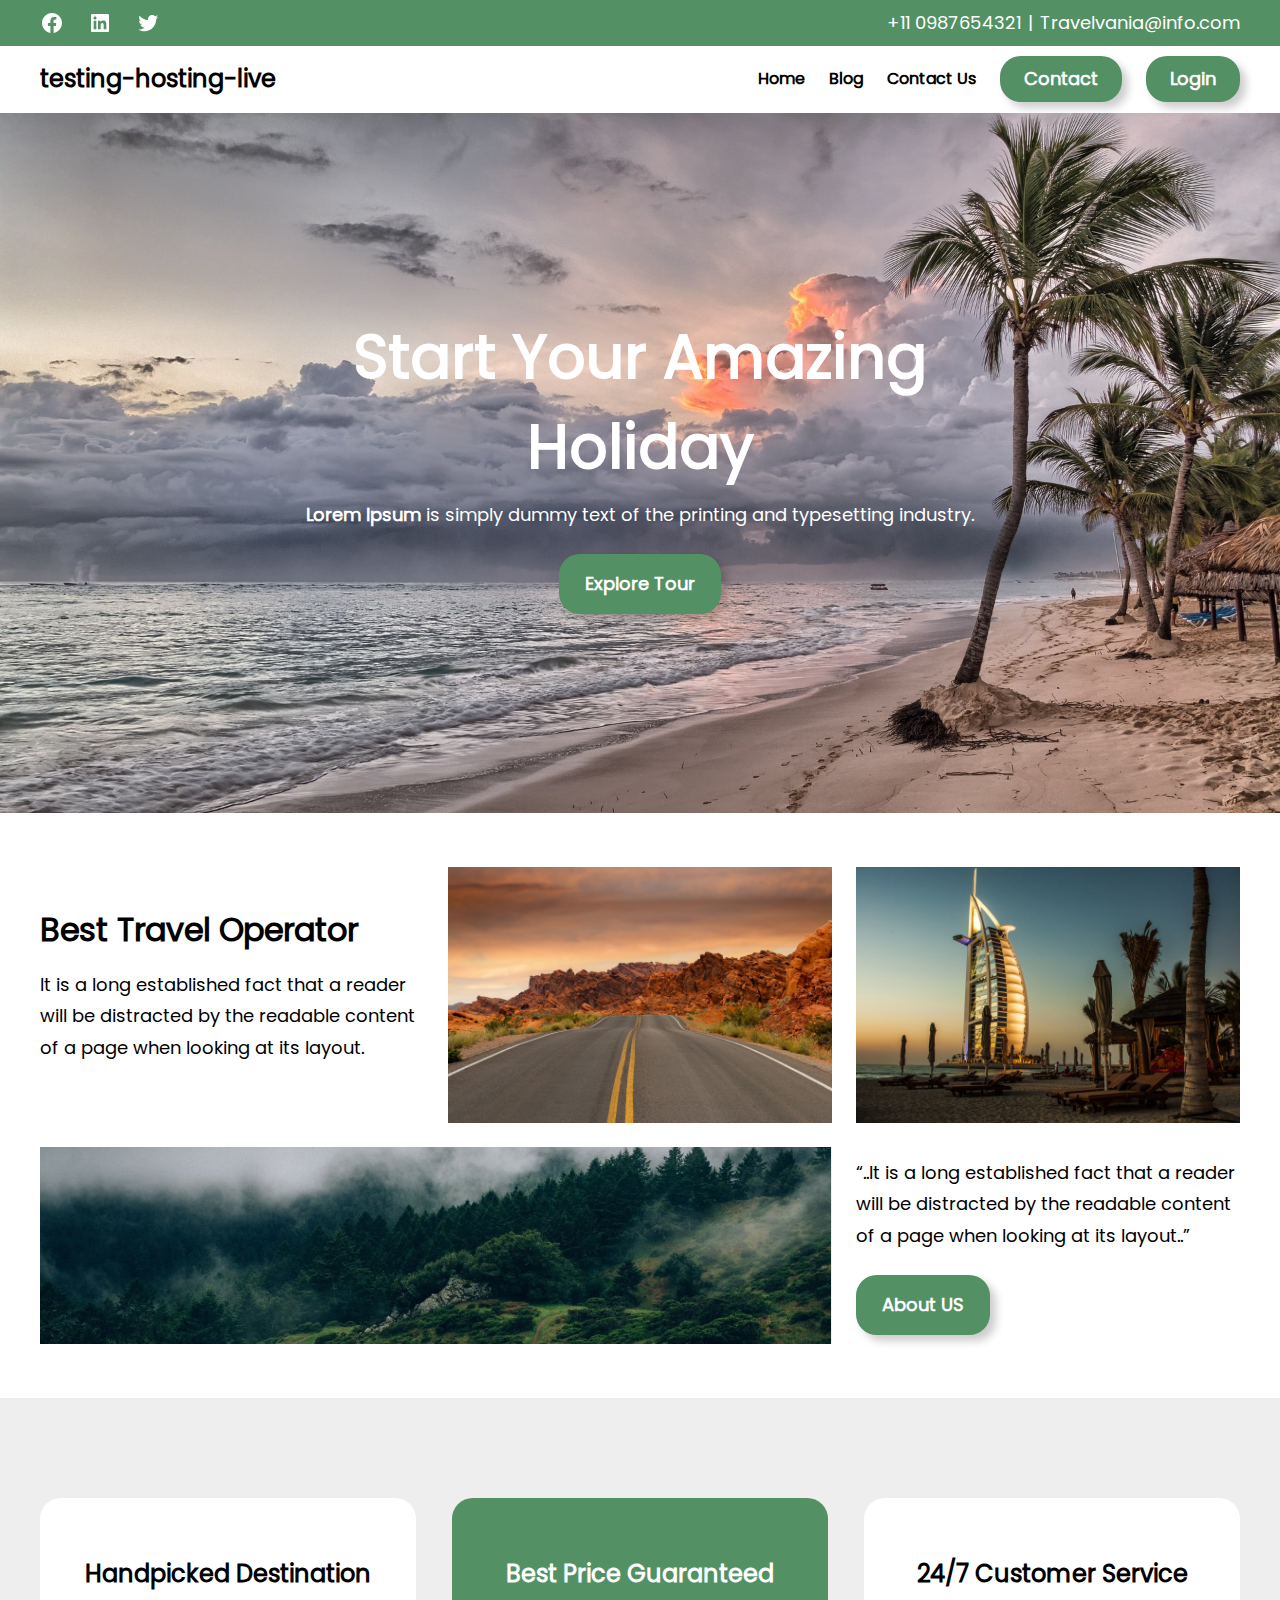
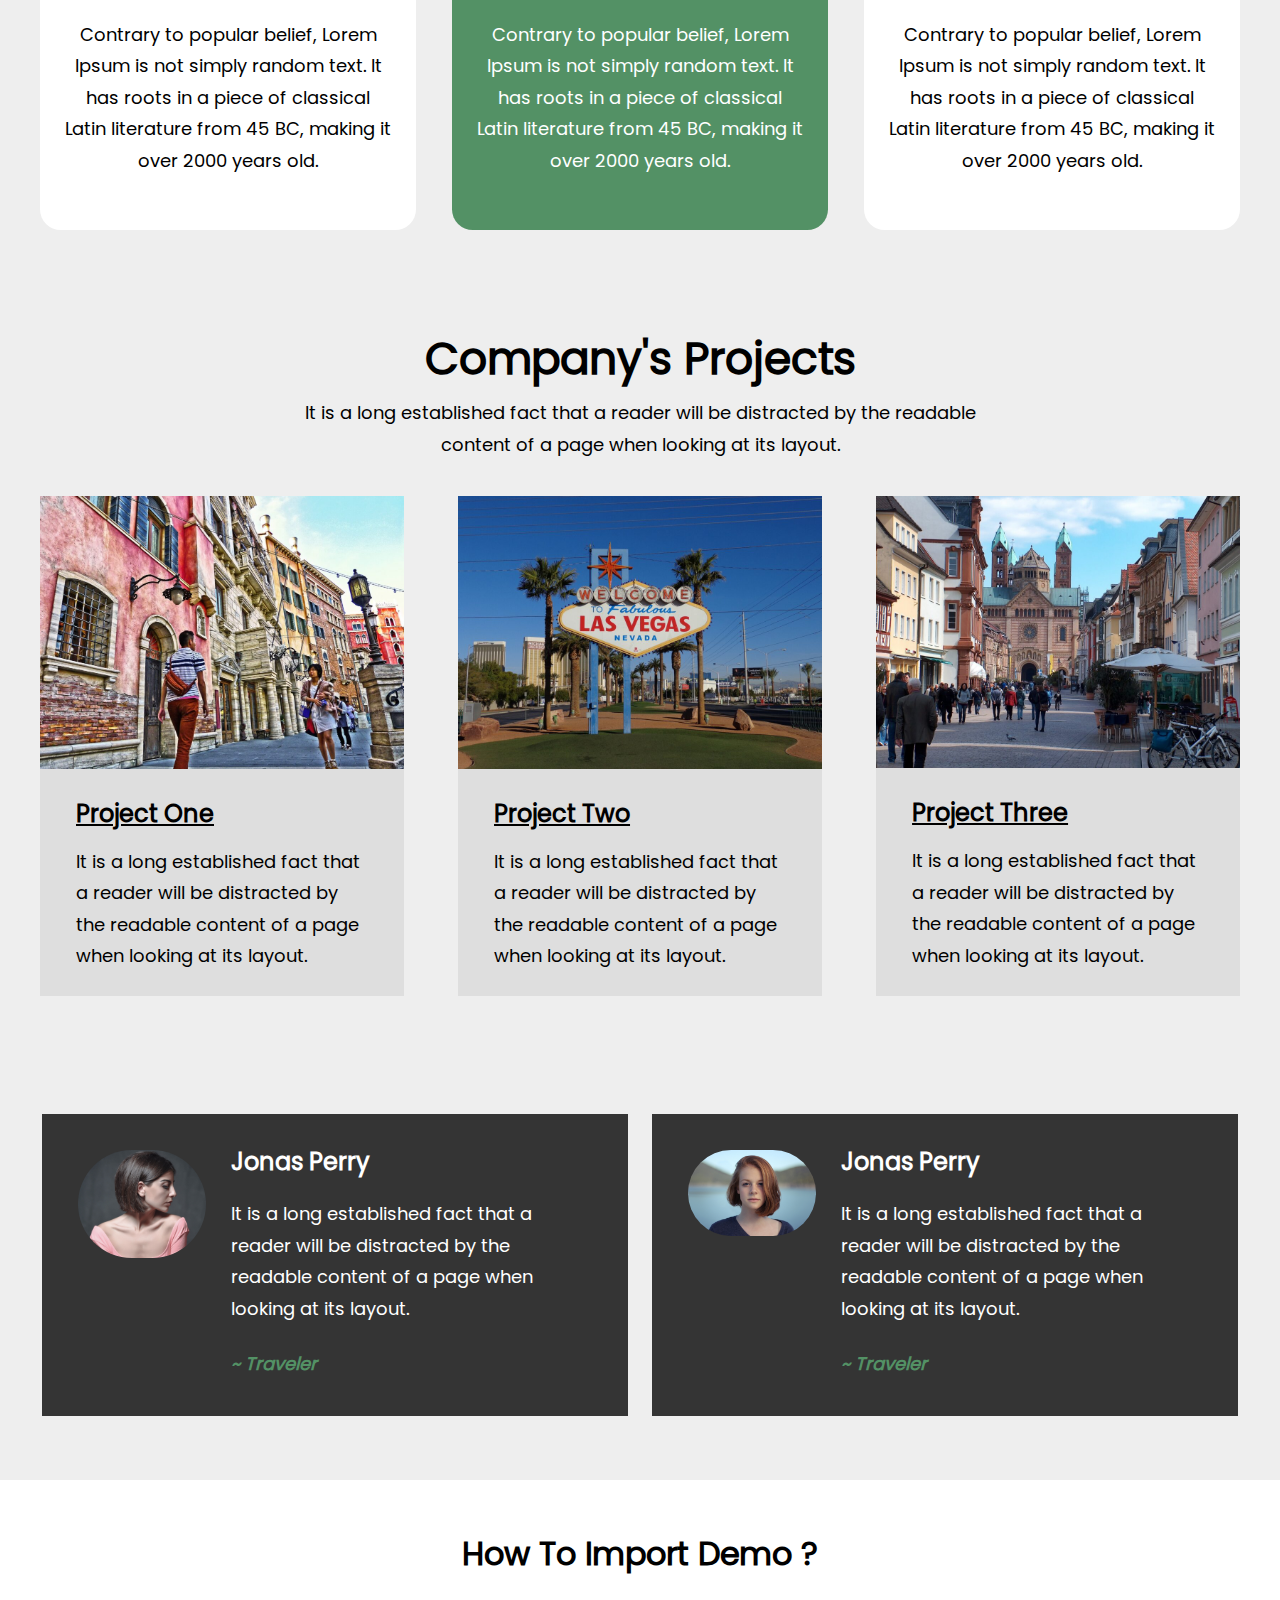
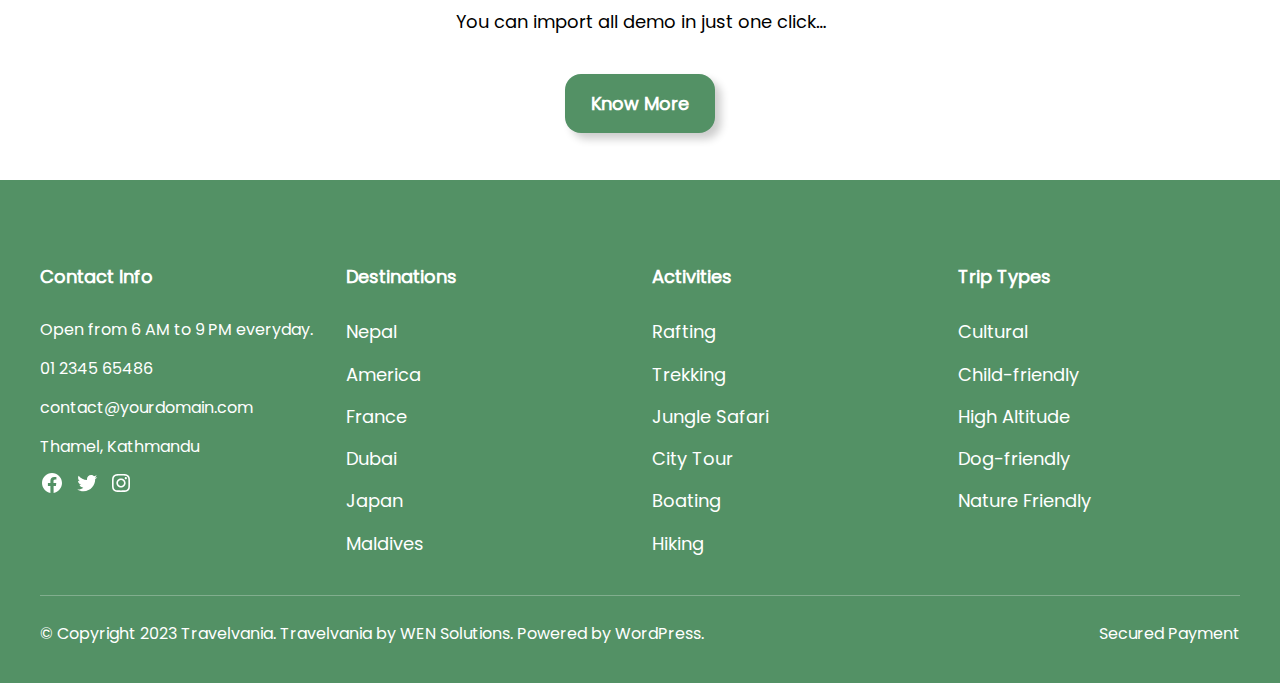
==== commit 3ead6da5: "site change" ====
--- a/index.html
+++ b/index.html
@@ -12,118 +12,18 @@
 /*! This file is auto-generated */
 !function(i,n){var o,s,e;function c(e){try{var t={supportTests:e,timestamp:(new Date).valueOf()};sessionStorage.setItem(o,JSON.stringify(t))}catch(e){}}function p(e,t,n){e.clearRect(0,0,e.canvas.width,e.canvas.height),e.fillText(t,0,0);var t=new Uint32Array(e.getImageData(0,0,e.canvas.width,e.canvas.height).data),r=(e.clearRect(0,0,e.canvas.width,e.canvas.height),e.fillText(n,0,0),new Uint32Array(e.getImageData(0,0,e.canvas.width,e.canvas.height).data));return t.every(function(e,t){return e===r[t]})}function u(e,t,n){switch(t){case"flag":return n(e,"🏳️‍⚧️","🏳️​⚧️")?!1:!n(e,"🇺🇳","🇺​🇳")&&!n(e,"🏴󠁧󠁢󠁥󠁮󠁧󠁿","🏴​󠁧​󠁢​󠁥​󠁮​󠁧​󠁿");case"emoji":return!n(e,"🐦‍⬛","🐦​⬛")}return!1}function f(e,t,n){var r="undefined"!=typeof WorkerGlobalScope&&self instanceof WorkerGlobalScope?new OffscreenCanvas(300,150):i.createElement("canvas"),a=r.getContext("2d",{willReadFrequently:!0}),o=(a.textBaseline="top",a.font="600 32px Arial",{});return e.forEach(function(e){o[e]=t(a,e,n)}),o}function t(e){var t=i.createElement("script");t.src=e,t.defer=!0,i.head.appendChild(t)}"undefined"!=typeof Promise&&(o="wpEmojiSettingsSupports",s=["flag","emoji"],n.supports={everything:!0,everythingExceptFlag:!0},e=new Promise(function(e){i.addEventListener("DOMContentLoaded",e,{once:!0})}),new Promise(function(t){var n=function(){try{var e=JSON.parse(sessionStorage.getItem(o));if("object"==typeof e&&"number"==typeof e.timestamp&&(new Date).valueOf()<e.timestamp+604800&&"object"==typeof e.supportTests)return e.supportTests}catch(e){}return null}();if(!n){if("undefined"!=typeof Worker&&"undefined"!=typeof OffscreenCanvas&&"undefined"!=typeof URL&&URL.createObjectURL&&"undefined"!=typeof Blob)try{var e="postMessage("+f.toString()+"("+[JSON.stringify(s),u.toString(),p.toString()].join(",")+"));",r=new Blob([e],{type:"text/javascript"}),a=new Worker(URL.createObjectURL(r),{name:"wpTestEmojiSupports"});return void(a.onmessage=function(e){c(n=e.data),a.terminate(),t(n)})}catch(e){}c(n=f(s,u,p))}t(n)}).then(function(e){for(var t in e)n.supports[t]=e[t],n.supports.everything=n.supports.everything&&n.supports[t],"flag"!==t&&(n.supports.everythingExceptFlag=n.supports.everythingExceptFlag&&n.supports[t]);n.supports.everythingExceptFlag=n.supports.everythingExceptFlag&&!n.supports.flag,n.DOMReady=!1,n.readyCallback=function(){n.DOMReady=!0}}).then(function(){return e}).then(function(){var e;n.supports.everything||(n.readyCallback(),(e=n.source||{}).concatemoji?t(e.concatemoji):e.wpemoji&&e.twemoji&&(t(e.twemoji),t(e.wpemoji)))}))}((window,document),window._wpemojiSettings);
 </script>
-<style id="wp-block-site-logo-inline-css">.wp-block-site-logo{box-sizing:border-box;line-height:0}.wp-block-site-logo a{display:inline-block;line-height:0}.wp-block-site-logo.is-default-size img{height:auto;width:120px}.wp-block-site-logo img{height:auto;max-width:100%}.wp-block-site-logo a,.wp-block-site-logo img{border-radius:inherit}.wp-block-site-logo.aligncenter{margin-left:auto;margin-right:auto;text-align:center}:root :where(.wp-block-site-logo.is-style-rounded){border-radius:9999px}</style>
+<link rel="stylesheet" id="wp-block-social-links-css" href="/wp-includes/blocks/social-links/style.min.css?ver=6.6.2" media="all">
+<style id="wp-block-paragraph-inline-css">.is-small-text{font-size:.875em}.is-regular-text{font-size:1em}.is-large-text{font-size:2.25em}.is-larger-text{font-size:3em}.has-drop-cap:not(:focus):first-letter{float:left;font-size:8.4em;font-style:normal;font-weight:100;line-height:.68;margin:.05em .1em 0 0;text-transform:uppercase}body.rtl .has-drop-cap:not(:focus):first-letter{float:none;margin-left:.1em}p.has-drop-cap.has-background{overflow:hidden}:root :where(p.has-background){padding:1.25em 2.375em}:where(p.has-text-color:not(.has-link-color)) a{color:inherit}p.has-text-align-left[style*="writing-mode:vertical-lr"],p.has-text-align-right[style*="writing-mode:vertical-rl"]{rotate:180deg}</style>
+<style id="wp-block-group-inline-css">.wp-block-group{box-sizing:border-box}:where(.wp-block-group.wp-block-group-is-layout-constrained){position:relative}</style>
+<style id="wp-block-columns-inline-css">.wp-block-columns{align-items:normal!important;box-sizing:border-box;display:flex;flex-wrap:wrap!important}@media (min-width:782px){.wp-block-columns{flex-wrap:nowrap!important}}.wp-block-columns.are-vertically-aligned-top{align-items:flex-start}.wp-block-columns.are-vertically-aligned-center{align-items:center}.wp-block-columns.are-vertically-aligned-bottom{align-items:flex-end}@media (max-width:781px){.wp-block-columns:not(.is-not-stacked-on-mobile)>.wp-block-column{flex-basis:100%!important}}@media (min-width:782px){.wp-block-columns:not(.is-not-stacked-on-mobile)>.wp-block-column{flex-basis:0;flex-grow:1}.wp-block-columns:not(.is-not-stacked-on-mobile)>.wp-block-column[style*=flex-basis]{flex-grow:0}}.wp-block-columns.is-not-stacked-on-mobile{flex-wrap:nowrap!important}.wp-block-columns.is-not-stacked-on-mobile>.wp-block-column{flex-basis:0;flex-grow:1}.wp-block-columns.is-not-stacked-on-mobile>.wp-block-column[style*=flex-basis]{flex-grow:0}:where(.wp-block-columns){margin-bottom:1.75em}:where(.wp-block-columns.has-background){padding:1.25em 2.375em}.wp-block-column{flex-grow:1;min-width:0;overflow-wrap:break-word;word-break:break-word}.wp-block-column.is-vertically-aligned-top{align-self:flex-start}.wp-block-column.is-vertically-aligned-center{align-self:center}.wp-block-column.is-vertically-aligned-bottom{align-self:flex-end}.wp-block-column.is-vertically-aligned-stretch{align-self:stretch}.wp-block-column.is-vertically-aligned-bottom,.wp-block-column.is-vertically-aligned-center,.wp-block-column.is-vertically-aligned-top{width:100%}</style>
 <style id="wp-block-site-title-inline-css">:root :where(.wp-block-site-title a){color:inherit}</style>
-<style id="wp-block-group-inline-css">.wp-block-group{box-sizing:border-box}:where(.wp-block-group.wp-block-group-is-layout-constrained){position:relative}</style>
-<style id="wp-block-page-list-inline-css">.wp-block-navigation .wp-block-page-list{align-items:var(--navigation-layout-align,initial);background-color:inherit;display:flex;flex-direction:var(--navigation-layout-direction,initial);flex-wrap:var(--navigation-layout-wrap,wrap);justify-content:var(--navigation-layout-justify,initial)}.wp-block-navigation .wp-block-navigation-item{background-color:inherit}</style>
+<style id="wp-block-navigation-link-inline-css">.wp-block-navigation .wp-block-navigation-item__label{overflow-wrap:break-word}.wp-block-navigation .wp-block-navigation-item__description{display:none}.link-ui-tools{border-top:1px solid #f0f0f0;padding:8px}.link-ui-block-inserter{padding-top:8px}.link-ui-block-inserter__back{margin-left:8px;text-transform:uppercase}</style>
 <link rel="stylesheet" id="wp-block-navigation-css" href="/wp-includes/blocks/navigation/style.min.css?ver=6.6.2" media="all">
-<style id="wp-block-heading-inline-css">h1.has-background,h2.has-background,h3.has-background,h4.has-background,h5.has-background,h6.has-background{padding:1.25em 2.375em}h1.has-text-align-left[style*=writing-mode]:where([style*=vertical-lr]),h1.has-text-align-right[style*=writing-mode]:where([style*=vertical-rl]),h2.has-text-align-left[style*=writing-mode]:where([style*=vertical-lr]),h2.has-text-align-right[style*=writing-mode]:where([style*=vertical-rl]),h3.has-text-align-left[style*=writing-mode]:where([style*=vertical-lr]),h3.has-text-align-right[style*=writing-mode]:where([style*=vertical-rl]),h4.has-text-align-left[style*=writing-mode]:where([style*=vertical-lr]),h4.has-text-align-right[style*=writing-mode]:where([style*=vertical-rl]),h5.has-text-align-left[style*=writing-mode]:where([style*=vertical-lr]),h5.has-text-align-right[style*=writing-mode]:where([style*=vertical-rl]),h6.has-text-align-left[style*=writing-mode]:where([style*=vertical-lr]),h6.has-text-align-right[style*=writing-mode]:where([style*=vertical-rl]){rotate:180deg}
-
-				.is-style-asterisk:before {
-					content: '';
-					width: 1.5rem;
-					height: 3rem;
-					background: var(--wp--preset--color--contrast-2, currentColor);
-					clip-path: path('M11.93.684v8.039l5.633-5.633 1.216 1.23-5.66 5.66h8.04v1.737H13.2l5.701 5.701-1.23 1.23-5.742-5.742V21h-1.737v-8.094l-5.77 5.77-1.23-1.217 5.743-5.742H.842V9.98h8.162l-5.701-5.7 1.23-1.231 5.66 5.66V.684h1.737Z');
-					display: block;
-				}
-
-				/* Hide the asterisk if the heading has no content, to avoid using empty headings to display the asterisk only, which is an A11Y issue */
-				.is-style-asterisk:empty:before {
-					content: none;
-				}
-
-				.is-style-asterisk:-moz-only-whitespace:before {
-					content: none;
-				}
-
-				.is-style-asterisk.has-text-align-center:before {
-					margin: 0 auto;
-				}
-
-				.is-style-asterisk.has-text-align-right:before {
-					margin-left: auto;
-				}
-
-				.rtl .is-style-asterisk.has-text-align-left:before {
-					margin-right: auto;
-				}</style>
-<style id="wp-block-spacer-inline-css">.wp-block-spacer{clear:both}</style>
-<style id="wp-block-paragraph-inline-css">.is-small-text{font-size:.875em}.is-regular-text{font-size:1em}.is-large-text{font-size:2.25em}.is-larger-text{font-size:3em}.has-drop-cap:not(:focus):first-letter{float:left;font-size:8.4em;font-style:normal;font-weight:100;line-height:.68;margin:.05em .1em 0 0;text-transform:uppercase}body.rtl .has-drop-cap:not(:focus):first-letter{float:none;margin-left:.1em}p.has-drop-cap.has-background{overflow:hidden}:root :where(p.has-background){padding:1.25em 2.375em}:where(p.has-text-color:not(.has-link-color)) a{color:inherit}p.has-text-align-left[style*="writing-mode:vertical-lr"],p.has-text-align-right[style*="writing-mode:vertical-rl"]{rotate:180deg}</style>
 <style id="wp-block-button-inline-css">.wp-block-button__link{box-sizing:border-box;cursor:pointer;display:inline-block;text-align:center;word-break:break-word}.wp-block-button__link.aligncenter{text-align:center}.wp-block-button__link.alignright{text-align:right}:where(.wp-block-button__link){border-radius:9999px;box-shadow:none;padding:calc(.667em + 2px) calc(1.333em + 2px);text-decoration:none}.wp-block-button[style*=text-decoration] .wp-block-button__link{text-decoration:inherit}.wp-block-buttons>.wp-block-button.has-custom-width{max-width:none}.wp-block-buttons>.wp-block-button.has-custom-width .wp-block-button__link{width:100%}.wp-block-buttons>.wp-block-button.has-custom-font-size .wp-block-button__link{font-size:inherit}.wp-block-buttons>.wp-block-button.wp-block-button__width-25{width:calc(25% - var(--wp--style--block-gap, .5em)*.75)}.wp-block-buttons>.wp-block-button.wp-block-button__width-50{width:calc(50% - var(--wp--style--block-gap, .5em)*.5)}.wp-block-buttons>.wp-block-button.wp-block-button__width-75{width:calc(75% - var(--wp--style--block-gap, .5em)*.25)}.wp-block-buttons>.wp-block-button.wp-block-button__width-100{flex-basis:100%;width:100%}.wp-block-buttons.is-vertical>.wp-block-button.wp-block-button__width-25{width:25%}.wp-block-buttons.is-vertical>.wp-block-button.wp-block-button__width-50{width:50%}.wp-block-buttons.is-vertical>.wp-block-button.wp-block-button__width-75{width:75%}.wp-block-button.is-style-squared,.wp-block-button__link.wp-block-button.is-style-squared{border-radius:0}.wp-block-button.no-border-radius,.wp-block-button__link.no-border-radius{border-radius:0!important}:root :where(.wp-block-button .wp-block-button__link.is-style-outline),:root :where(.wp-block-button.is-style-outline>.wp-block-button__link){border:2px solid;padding:.667em 1.333em}:root :where(.wp-block-button .wp-block-button__link.is-style-outline:not(.has-text-color)),:root :where(.wp-block-button.is-style-outline>.wp-block-button__link:not(.has-text-color)){color:currentColor}:root :where(.wp-block-button .wp-block-button__link.is-style-outline:not(.has-background)),:root :where(.wp-block-button.is-style-outline>.wp-block-button__link:not(.has-background)){background-color:initial;background-image:none}</style>
-<style id="twentytwentyfour-button-style-outline-inline-css">.wp-block-button.is-style-outline
-	> .wp-block-button__link:not(.has-text-color, .has-background):hover {
-	background-color: var(--wp--preset--color--contrast-2, var(--wp--preset--color--contrast, transparent));
-	color: var(--wp--preset--color--base);
-	border-color: var(--wp--preset--color--contrast-2, var(--wp--preset--color--contrast, currentColor));
-}</style>
 <style id="wp-block-buttons-inline-css">.wp-block-buttons.is-vertical{flex-direction:column}.wp-block-buttons.is-vertical>.wp-block-button:last-child{margin-bottom:0}.wp-block-buttons>.wp-block-button{display:inline-block;margin:0}.wp-block-buttons.is-content-justification-left{justify-content:flex-start}.wp-block-buttons.is-content-justification-left.is-vertical{align-items:flex-start}.wp-block-buttons.is-content-justification-center{justify-content:center}.wp-block-buttons.is-content-justification-center.is-vertical{align-items:center}.wp-block-buttons.is-content-justification-right{justify-content:flex-end}.wp-block-buttons.is-content-justification-right.is-vertical{align-items:flex-end}.wp-block-buttons.is-content-justification-space-between{justify-content:space-between}.wp-block-buttons.aligncenter{text-align:center}.wp-block-buttons:not(.is-content-justification-space-between,.is-content-justification-right,.is-content-justification-left,.is-content-justification-center) .wp-block-button.aligncenter{margin-left:auto;margin-right:auto;width:100%}.wp-block-buttons[style*=text-decoration] .wp-block-button,.wp-block-buttons[style*=text-decoration] .wp-block-button__link{text-decoration:inherit}.wp-block-buttons.has-custom-font-size .wp-block-button__link{font-size:inherit}.wp-block-button.aligncenter{text-align:center}</style>
-<link rel="stylesheet" id="wp-block-image-css" href="/wp-includes/blocks/image/style.min.css?ver=6.6.2" media="all">
-<style id="wp-block-columns-inline-css">.wp-block-columns{align-items:normal!important;box-sizing:border-box;display:flex;flex-wrap:wrap!important}@media (min-width:782px){.wp-block-columns{flex-wrap:nowrap!important}}.wp-block-columns.are-vertically-aligned-top{align-items:flex-start}.wp-block-columns.are-vertically-aligned-center{align-items:center}.wp-block-columns.are-vertically-aligned-bottom{align-items:flex-end}@media (max-width:781px){.wp-block-columns:not(.is-not-stacked-on-mobile)>.wp-block-column{flex-basis:100%!important}}@media (min-width:782px){.wp-block-columns:not(.is-not-stacked-on-mobile)>.wp-block-column{flex-basis:0;flex-grow:1}.wp-block-columns:not(.is-not-stacked-on-mobile)>.wp-block-column[style*=flex-basis]{flex-grow:0}}.wp-block-columns.is-not-stacked-on-mobile{flex-wrap:nowrap!important}.wp-block-columns.is-not-stacked-on-mobile>.wp-block-column{flex-basis:0;flex-grow:1}.wp-block-columns.is-not-stacked-on-mobile>.wp-block-column[style*=flex-basis]{flex-grow:0}:where(.wp-block-columns){margin-bottom:1.75em}:where(.wp-block-columns.has-background){padding:1.25em 2.375em}.wp-block-column{flex-grow:1;min-width:0;overflow-wrap:break-word;word-break:break-word}.wp-block-column.is-vertically-aligned-top{align-self:flex-start}.wp-block-column.is-vertically-aligned-center{align-self:center}.wp-block-column.is-vertically-aligned-bottom{align-self:flex-end}.wp-block-column.is-vertically-aligned-stretch{align-self:stretch}.wp-block-column.is-vertically-aligned-bottom,.wp-block-column.is-vertically-aligned-center,.wp-block-column.is-vertically-aligned-top{width:100%}</style>
-<style id="wp-block-list-inline-css">ol,ul{box-sizing:border-box}:root :where(ul.has-background,ol.has-background){padding:1.25em 2.375em}
-
-				ul.is-style-checkmark-list {
-					list-style-type: "\2713";
-				}
-
-				ul.is-style-checkmark-list li {
-					padding-inline-start: 1ch;
-				}</style>
-<style id="wp-block-separator-inline-css">@charset "UTF-8";.wp-block-separator{border:none;border-top:2px solid}:root :where(.wp-block-separator.is-style-dots){height:auto;line-height:1;text-align:center}:root :where(.wp-block-separator.is-style-dots):before{color:currentColor;content:"···";font-family:serif;font-size:1.5em;letter-spacing:2em;padding-left:2em}.wp-block-separator.is-style-dots{background:none!important;border:none!important}</style>
-<style id="wp-block-post-title-inline-css">.wp-block-post-title{box-sizing:border-box;word-break:break-word}.wp-block-post-title a{display:inline-block}</style>
-<style id="wp-block-post-date-inline-css">.wp-block-post-date{box-sizing:border-box}</style>
-<style id="wp-block-post-terms-inline-css">.wp-block-post-terms{box-sizing:border-box}.wp-block-post-terms .wp-block-post-terms__separator{white-space:pre-wrap}
-
-				.is-style-pill a,
-				.is-style-pill span:not([class], [data-rich-text-placeholder]) {
-					display: inline-block;
-					background-color: var(--wp--preset--color--base-2);
-					padding: 0.375rem 0.875rem;
-					border-radius: var(--wp--preset--spacing--20);
-				}
-
-				.is-style-pill a:hover {
-					background-color: var(--wp--preset--color--contrast-3);
-				}</style>
-<style id="wp-block-post-template-inline-css">.wp-block-post-template{list-style:none;margin-bottom:0;margin-top:0;max-width:100%;padding:0}.wp-block-post-template.is-flex-container{display:flex;flex-direction:row;flex-wrap:wrap;gap:1.25em}.wp-block-post-template.is-flex-container>li{margin:0;width:100%}@media (min-width:600px){.wp-block-post-template.is-flex-container.is-flex-container.columns-2>li{width:calc(50% - .625em)}.wp-block-post-template.is-flex-container.is-flex-container.columns-3>li{width:calc(33.33333% - .83333em)}.wp-block-post-template.is-flex-container.is-flex-container.columns-4>li{width:calc(25% - .9375em)}.wp-block-post-template.is-flex-container.is-flex-container.columns-5>li{width:calc(20% - 1em)}.wp-block-post-template.is-flex-container.is-flex-container.columns-6>li{width:calc(16.66667% - 1.04167em)}}@media (max-width:600px){.wp-block-post-template-is-layout-grid.wp-block-post-template-is-layout-grid.wp-block-post-template-is-layout-grid.wp-block-post-template-is-layout-grid{grid-template-columns:1fr}}.wp-block-post-template-is-layout-constrained>li>.alignright,.wp-block-post-template-is-layout-flow>li>.alignright{float:right;margin-inline-end:0;margin-inline-start:2em}.wp-block-post-template-is-layout-constrained>li>.alignleft,.wp-block-post-template-is-layout-flow>li>.alignleft{float:left;margin-inline-end:2em;margin-inline-start:0}.wp-block-post-template-is-layout-constrained>li>.aligncenter,.wp-block-post-template-is-layout-flow>li>.aligncenter{margin-inline-end:auto;margin-inline-start:auto}</style>
-<style id="wp-block-query-pagination-inline-css">.wp-block-query-pagination>.wp-block-query-pagination-next,.wp-block-query-pagination>.wp-block-query-pagination-numbers,.wp-block-query-pagination>.wp-block-query-pagination-previous{margin-bottom:.5em;margin-right:.5em}.wp-block-query-pagination>.wp-block-query-pagination-next:last-child,.wp-block-query-pagination>.wp-block-query-pagination-numbers:last-child,.wp-block-query-pagination>.wp-block-query-pagination-previous:last-child{margin-right:0}.wp-block-query-pagination.is-content-justification-space-between>.wp-block-query-pagination-next:last-of-type{margin-inline-start:auto}.wp-block-query-pagination.is-content-justification-space-between>.wp-block-query-pagination-previous:first-child{margin-inline-end:auto}.wp-block-query-pagination .wp-block-query-pagination-previous-arrow{display:inline-block;margin-right:1ch}.wp-block-query-pagination .wp-block-query-pagination-previous-arrow:not(.is-arrow-chevron){transform:scaleX(1)}.wp-block-query-pagination .wp-block-query-pagination-next-arrow{display:inline-block;margin-left:1ch}.wp-block-query-pagination .wp-block-query-pagination-next-arrow:not(.is-arrow-chevron){transform:scaleX(1)}.wp-block-query-pagination.aligncenter{justify-content:center}</style>
-<style id="wp-block-navigation-link-inline-css">.wp-block-navigation .wp-block-navigation-item__label{overflow-wrap:break-word}.wp-block-navigation .wp-block-navigation-item__description{display:none}.link-ui-tools{border-top:1px solid #f0f0f0;padding:8px}.link-ui-block-inserter{padding-top:8px}.link-ui-block-inserter__back{margin-left:8px;text-transform:uppercase}
-
-				.is-style-arrow-link .wp-block-navigation-item__label:after {
-					content: "\2197";
-					padding-inline-start: 0.25rem;
-					vertical-align: middle;
-					text-decoration: none;
-					display: inline-block;
-				}</style>
-<style id="wp-block-library-inline-css">:root{--wp-admin-theme-color:#007cba;--wp-admin-theme-color--rgb:0,124,186;--wp-admin-theme-color-darker-10:#006ba1;--wp-admin-theme-color-darker-10--rgb:0,107,161;--wp-admin-theme-color-darker-20:#005a87;--wp-admin-theme-color-darker-20--rgb:0,90,135;--wp-admin-border-width-focus:2px;--wp-block-synced-color:#7a00df;--wp-block-synced-color--rgb:122,0,223;--wp-bound-block-color:var(--wp-block-synced-color)}@media (min-resolution:192dpi){:root{--wp-admin-border-width-focus:1.5px}}.wp-element-button{cursor:pointer}:root{--wp--preset--font-size--normal:16px;--wp--preset--font-size--huge:42px}:root .has-very-light-gray-background-color{background-color:#eee}:root .has-very-dark-gray-background-color{background-color:#313131}:root .has-very-light-gray-color{color:#eee}:root .has-very-dark-gray-color{color:#313131}:root .has-vivid-green-cyan-to-vivid-cyan-blue-gradient-background{background:linear-gradient(135deg,#00d084,#0693e3)}:root .has-purple-crush-gradient-background{background:linear-gradient(135deg,#34e2e4,#4721fb 50%,#ab1dfe)}:root .has-hazy-dawn-gradient-background{background:linear-gradient(135deg,#faaca8,#dad0ec)}:root .has-subdued-olive-gradient-background{background:linear-gradient(135deg,#fafae1,#67a671)}:root .has-atomic-cream-gradient-background{background:linear-gradient(135deg,#fdd79a,#004a59)}:root .has-nightshade-gradient-background{background:linear-gradient(135deg,#330968,#31cdcf)}:root .has-midnight-gradient-background{background:linear-gradient(135deg,#020381,#2874fc)}.has-regular-font-size{font-size:1em}.has-larger-font-size{font-size:2.625em}.has-normal-font-size{font-size:var(--wp--preset--font-size--normal)}.has-huge-font-size{font-size:var(--wp--preset--font-size--huge)}.has-text-align-center{text-align:center}.has-text-align-left{text-align:left}.has-text-align-right{text-align:right}#end-resizable-editor-section{display:none}.aligncenter{clear:both}.items-justified-left{justify-content:flex-start}.items-justified-center{justify-content:center}.items-justified-right{justify-content:flex-end}.items-justified-space-between{justify-content:space-between}.screen-reader-text{border:0;clip:rect(1px,1px,1px,1px);clip-path:inset(50%);height:1px;margin:-1px;overflow:hidden;padding:0;position:absolute;width:1px;word-wrap:normal!important}.screen-reader-text:focus{background-color:#ddd;clip:auto!important;clip-path:none;color:#444;display:block;font-size:1em;height:auto;left:5px;line-height:normal;padding:15px 23px 14px;text-decoration:none;top:5px;width:auto;z-index:100000}html :where(.has-border-color){border-style:solid}html :where([style*=border-top-color]){border-top-style:solid}html :where([style*=border-right-color]){border-right-style:solid}html :where([style*=border-bottom-color]){border-bottom-style:solid}html :where([style*=border-left-color]){border-left-style:solid}html :where([style*=border-width]){border-style:solid}html :where([style*=border-top-width]){border-top-style:solid}html :where([style*=border-right-width]){border-right-style:solid}html :where([style*=border-bottom-width]){border-bottom-style:solid}html :where([style*=border-left-width]){border-left-style:solid}html :where(img[class*=wp-image-]){height:auto;max-width:100%}:where(figure){margin:0 0 1em}html :where(.is-position-sticky){--wp-admin--admin-bar--position-offset:var(--wp-admin--admin-bar--height,0px)}@media screen and (max-width:600px){html :where(.is-position-sticky){--wp-admin--admin-bar--position-offset:0px}}</style>
-<style id="global-styles-inline-css">:root{--wp--preset--aspect-ratio--square: 1;--wp--preset--aspect-ratio--4-3: 4/3;--wp--preset--aspect-ratio--3-4: 3/4;--wp--preset--aspect-ratio--3-2: 3/2;--wp--preset--aspect-ratio--2-3: 2/3;--wp--preset--aspect-ratio--16-9: 16/9;--wp--preset--aspect-ratio--9-16: 9/16;--wp--preset--color--black: #000000;--wp--preset--color--cyan-bluish-gray: #abb8c3;--wp--preset--color--white: #ffffff;--wp--preset--color--pale-pink: #f78da7;--wp--preset--color--vivid-red: #cf2e2e;--wp--preset--color--luminous-vivid-orange: #ff6900;--wp--preset--color--luminous-vivid-amber: #fcb900;--wp--preset--color--light-green-cyan: #7bdcb5;--wp--preset--color--vivid-green-cyan: #00d084;--wp--preset--color--pale-cyan-blue: #8ed1fc;--wp--preset--color--vivid-cyan-blue: #0693e3;--wp--preset--color--vivid-purple: #9b51e0;--wp--preset--color--base: #f9f9f9;--wp--preset--color--base-2: #ffffff;--wp--preset--color--contrast: #111111;--wp--preset--color--contrast-2: #636363;--wp--preset--color--contrast-3: #A4A4A4;--wp--preset--color--accent: #cfcabe;--wp--preset--color--accent-2: #c2a990;--wp--preset--color--accent-3: #d8613c;--wp--preset--color--accent-4: #b1c5a4;--wp--preset--color--accent-5: #b5bdbc;--wp--preset--gradient--vivid-cyan-blue-to-vivid-purple: linear-gradient(135deg,rgba(6,147,227,1) 0%,rgb(155,81,224) 100%);--wp--preset--gradient--light-green-cyan-to-vivid-green-cyan: linear-gradient(135deg,rgb(122,220,180) 0%,rgb(0,208,130) 100%);--wp--preset--gradient--luminous-vivid-amber-to-luminous-vivid-orange: linear-gradient(135deg,rgba(252,185,0,1) 0%,rgba(255,105,0,1) 100%);--wp--preset--gradient--luminous-vivid-orange-to-vivid-red: linear-gradient(135deg,rgba(255,105,0,1) 0%,rgb(207,46,46) 100%);--wp--preset--gradient--very-light-gray-to-cyan-bluish-gray: linear-gradient(135deg,rgb(238,238,238) 0%,rgb(169,184,195) 100%);--wp--preset--gradient--cool-to-warm-spectrum: linear-gradient(135deg,rgb(74,234,220) 0%,rgb(151,120,209) 20%,rgb(207,42,186) 40%,rgb(238,44,130) 60%,rgb(251,105,98) 80%,rgb(254,248,76) 100%);--wp--preset--gradient--blush-light-purple: linear-gradient(135deg,rgb(255,206,236) 0%,rgb(152,150,240) 100%);--wp--preset--gradient--blush-bordeaux: linear-gradient(135deg,rgb(254,205,165) 0%,rgb(254,45,45) 50%,rgb(107,0,62) 100%);--wp--preset--gradient--luminous-dusk: linear-gradient(135deg,rgb(255,203,112) 0%,rgb(199,81,192) 50%,rgb(65,88,208) 100%);--wp--preset--gradient--pale-ocean: linear-gradient(135deg,rgb(255,245,203) 0%,rgb(182,227,212) 50%,rgb(51,167,181) 100%);--wp--preset--gradient--electric-grass: linear-gradient(135deg,rgb(202,248,128) 0%,rgb(113,206,126) 100%);--wp--preset--gradient--midnight: linear-gradient(135deg,rgb(2,3,129) 0%,rgb(40,116,252) 100%);--wp--preset--gradient--gradient-1: linear-gradient(to bottom, #cfcabe 0%, #F9F9F9 100%);--wp--preset--gradient--gradient-2: linear-gradient(to bottom, #C2A990 0%, #F9F9F9 100%);--wp--preset--gradient--gradient-3: linear-gradient(to bottom, #D8613C 0%, #F9F9F9 100%);--wp--preset--gradient--gradient-4: linear-gradient(to bottom, #B1C5A4 0%, #F9F9F9 100%);--wp--preset--gradient--gradient-5: linear-gradient(to bottom, #B5BDBC 0%, #F9F9F9 100%);--wp--preset--gradient--gradient-6: linear-gradient(to bottom, #A4A4A4 0%, #F9F9F9 100%);--wp--preset--gradient--gradient-7: linear-gradient(to bottom, #cfcabe 50%, #F9F9F9 50%);--wp--preset--gradient--gradient-8: linear-gradient(to bottom, #C2A990 50%, #F9F9F9 50%);--wp--preset--gradient--gradient-9: linear-gradient(to bottom, #D8613C 50%, #F9F9F9 50%);--wp--preset--gradient--gradient-10: linear-gradient(to bottom, #B1C5A4 50%, #F9F9F9 50%);--wp--preset--gradient--gradient-11: linear-gradient(to bottom, #B5BDBC 50%, #F9F9F9 50%);--wp--preset--gradient--gradient-12: linear-gradient(to bottom, #A4A4A4 50%, #F9F9F9 50%);--wp--preset--font-size--small: 0.9rem;--wp--preset--font-size--medium: 1.05rem;--wp--preset--font-size--large: clamp(1.39rem, 1.39rem + ((1vw - 0.2rem) * 0.767), 1.85rem);--wp--preset--font-size--x-large: clamp(1.85rem, 1.85rem + ((1vw - 0.2rem) * 1.083), 2.5rem);--wp--preset--font-size--xx-large: clamp(2.5rem, 2.5rem + ((1vw - 0.2rem) * 1.283), 3.27rem);--wp--preset--font-family--body: "Inter", sans-serif;--wp--preset--font-family--heading: Cardo;--wp--preset--font-family--system-sans-serif: -apple-system, BlinkMacSystemFont, avenir next, avenir, segoe ui, helvetica neue, helvetica, Cantarell, Ubuntu, roboto, noto, arial, sans-serif;--wp--preset--font-family--system-serif: Iowan Old Style, Apple Garamond, Baskerville, Times New Roman, Droid Serif, Times, Source Serif Pro, serif, Apple Color Emoji, Segoe UI Emoji, Segoe UI Symbol;--wp--preset--spacing--20: min(1.5rem, 2vw);--wp--preset--spacing--30: min(2.5rem, 3vw);--wp--preset--spacing--40: min(4rem, 5vw);--wp--preset--spacing--50: min(6.5rem, 8vw);--wp--preset--spacing--60: min(10.5rem, 13vw);--wp--preset--spacing--70: 3.38rem;--wp--preset--spacing--80: 5.06rem;--wp--preset--spacing--10: 1rem;--wp--preset--shadow--natural: 6px 6px 9px rgba(0, 0, 0, 0.2);--wp--preset--shadow--deep: 12px 12px 50px rgba(0, 0, 0, 0.4);--wp--preset--shadow--sharp: 6px 6px 0px rgba(0, 0, 0, 0.2);--wp--preset--shadow--outlined: 6px 6px 0px -3px rgba(255, 255, 255, 1), 6px 6px rgba(0, 0, 0, 1);--wp--preset--shadow--crisp: 6px 6px 0px rgba(0, 0, 0, 1);}:root { --wp--style--global--content-size: 620px;--wp--style--global--wide-size: 1280px; }:where(body) { margin: 0; }.wp-site-blocks { padding-top: var(--wp--style--root--padding-top); padding-bottom: var(--wp--style--root--padding-bottom); }.has-global-padding { padding-right: var(--wp--style--root--padding-right); padding-left: var(--wp--style--root--padding-left); }.has-global-padding > .alignfull { margin-right: calc(var(--wp--style--root--padding-right) * -1); margin-left: calc(var(--wp--style--root--padding-left) * -1); }.has-global-padding :where(:not(.alignfull.is-layout-flow) > .has-global-padding:not(.wp-block-block, .alignfull)) { padding-right: 0; padding-left: 0; }.has-global-padding :where(:not(.alignfull.is-layout-flow) > .has-global-padding:not(.wp-block-block, .alignfull)) > .alignfull { margin-left: 0; margin-right: 0; }.wp-site-blocks > .alignleft { float: left; margin-right: 2em; }.wp-site-blocks > .alignright { float: right; margin-left: 2em; }.wp-site-blocks > .aligncenter { justify-content: center; margin-left: auto; margin-right: auto; }:where(.wp-site-blocks) > * { margin-block-start: 1.2rem; margin-block-end: 0; }:where(.wp-site-blocks) > :first-child { margin-block-start: 0; }:where(.wp-site-blocks) > :last-child { margin-block-end: 0; }:root { --wp--style--block-gap: 1.2rem; }:root :where(.is-layout-flow) > :first-child{margin-block-start: 0;}:root :where(.is-layout-flow) > :last-child{margin-block-end: 0;}:root :where(.is-layout-flow) > *{margin-block-start: 1.2rem;margin-block-end: 0;}:root :where(.is-layout-constrained) > :first-child{margin-block-start: 0;}:root :where(.is-layout-constrained) > :last-child{margin-block-end: 0;}:root :where(.is-layout-constrained) > *{margin-block-start: 1.2rem;margin-block-end: 0;}:root :where(.is-layout-flex){gap: 1.2rem;}:root :where(.is-layout-grid){gap: 1.2rem;}.is-layout-flow > .alignleft{float: left;margin-inline-start: 0;margin-inline-end: 2em;}.is-layout-flow > .alignright{float: right;margin-inline-start: 2em;margin-inline-end: 0;}.is-layout-flow > .aligncenter{margin-left: auto !important;margin-right: auto !important;}.is-layout-constrained > .alignleft{float: left;margin-inline-start: 0;margin-inline-end: 2em;}.is-layout-constrained > .alignright{float: right;margin-inline-start: 2em;margin-inline-end: 0;}.is-layout-constrained > .aligncenter{margin-left: auto !important;margin-right: auto !important;}.is-layout-constrained > :where(:not(.alignleft):not(.alignright):not(.alignfull)){max-width: var(--wp--style--global--content-size);margin-left: auto !important;margin-right: auto !important;}.is-layout-constrained > .alignwide{max-width: var(--wp--style--global--wide-size);}body .is-layout-flex{display: flex;}.is-layout-flex{flex-wrap: wrap;align-items: center;}.is-layout-flex > :is(*, div){margin: 0;}body .is-layout-grid{display: grid;}.is-layout-grid > :is(*, div){margin: 0;}body{background-color: var(--wp--preset--color--base);color: var(--wp--preset--color--contrast);font-family: var(--wp--preset--font-family--body);font-size: var(--wp--preset--font-size--medium);font-style: normal;font-weight: 400;line-height: 1.55;--wp--style--root--padding-top: 0px;--wp--style--root--padding-right: var(--wp--preset--spacing--50);--wp--style--root--padding-bottom: 0px;--wp--style--root--padding-left: var(--wp--preset--spacing--50);}a:where(:not(.wp-element-button)){color: var(--wp--preset--color--contrast);text-decoration: underline;}:root :where(a:where(:not(.wp-element-button)):hover){text-decoration: none;}h1, h2, h3, h4, h5, h6{color: var(--wp--preset--color--contrast);font-family: var(--wp--preset--font-family--heading);font-weight: 400;line-height: 1.2;}h1{font-size: var(--wp--preset--font-size--xx-large);line-height: 1.15;}h2{font-size: var(--wp--preset--font-size--x-large);}h3{font-size: var(--wp--preset--font-size--large);}h4{font-size: clamp(1.1rem, 1.1rem + ((1vw - 0.2rem) * 0.767), 1.5rem);}h5{font-size: var(--wp--preset--font-size--medium);}h6{font-size: var(--wp--preset--font-size--small);}:root :where(.wp-element-button, .wp-block-button__link){background-color: var(--wp--preset--color--contrast);border-radius: .33rem;border-color: var(--wp--preset--color--contrast);border-width: 0;color: var(--wp--preset--color--base);font-family: inherit;font-size: var(--wp--preset--font-size--small);font-style: normal;font-weight: 500;line-height: inherit;padding-top: 0.6rem;padding-right: 1rem;padding-bottom: 0.6rem;padding-left: 1rem;text-decoration: none;}:root :where(.wp-element-button:hover, .wp-block-button__link:hover){background-color: var(--wp--preset--color--contrast-2);border-color: var(--wp--preset--color--contrast-2);color: var(--wp--preset--color--base);}:root :where(.wp-element-button:focus, .wp-block-button__link:focus){background-color: var(--wp--preset--color--contrast-2);border-color: var(--wp--preset--color--contrast-2);color: var(--wp--preset--color--base);outline-color: var(--wp--preset--color--contrast);outline-offset: 2px;}:root :where(.wp-element-button:active, .wp-block-button__link:active){background-color: var(--wp--preset--color--contrast);color: var(--wp--preset--color--base);}:root :where(.wp-element-caption, .wp-block-audio figcaption, .wp-block-embed figcaption, .wp-block-gallery figcaption, .wp-block-image figcaption, .wp-block-table figcaption, .wp-block-video figcaption){color: var(--wp--preset--color--contrast-2);font-family: var(--wp--preset--font-family--body);font-size: 0.8rem;}.has-black-color{color: var(--wp--preset--color--black) !important;}.has-cyan-bluish-gray-color{color: var(--wp--preset--color--cyan-bluish-gray) !important;}.has-white-color{color: var(--wp--preset--color--white) !important;}.has-pale-pink-color{color: var(--wp--preset--color--pale-pink) !important;}.has-vivid-red-color{color: var(--wp--preset--color--vivid-red) !important;}.has-luminous-vivid-orange-color{color: var(--wp--preset--color--luminous-vivid-orange) !important;}.has-luminous-vivid-amber-color{color: var(--wp--preset--color--luminous-vivid-amber) !important;}.has-light-green-cyan-color{color: var(--wp--preset--color--light-green-cyan) !important;}.has-vivid-green-cyan-color{color: var(--wp--preset--color--vivid-green-cyan) !important;}.has-pale-cyan-blue-color{color: var(--wp--preset--color--pale-cyan-blue) !important;}.has-vivid-cyan-blue-color{color: var(--wp--preset--color--vivid-cyan-blue) !important;}.has-vivid-purple-color{color: var(--wp--preset--color--vivid-purple) !important;}.has-base-color{color: var(--wp--preset--color--base) !important;}.has-base-2-color{color: var(--wp--preset--color--base-2) !important;}.has-contrast-color{color: var(--wp--preset--color--contrast) !important;}.has-contrast-2-color{color: var(--wp--preset--color--contrast-2) !important;}.has-contrast-3-color{color: var(--wp--preset--color--contrast-3) !important;}.has-accent-color{color: var(--wp--preset--color--accent) !important;}.has-accent-2-color{color: var(--wp--preset--color--accent-2) !important;}.has-accent-3-color{color: var(--wp--preset--color--accent-3) !important;}.has-accent-4-color{color: var(--wp--preset--color--accent-4) !important;}.has-accent-5-color{color: var(--wp--preset--color--accent-5) !important;}.has-black-background-color{background-color: var(--wp--preset--color--black) !important;}.has-cyan-bluish-gray-background-color{background-color: var(--wp--preset--color--cyan-bluish-gray) !important;}.has-white-background-color{background-color: var(--wp--preset--color--white) !important;}.has-pale-pink-background-color{background-color: var(--wp--preset--color--pale-pink) !important;}.has-vivid-red-background-color{background-color: var(--wp--preset--color--vivid-red) !important;}.has-luminous-vivid-orange-background-color{background-color: var(--wp--preset--color--luminous-vivid-orange) !important;}.has-luminous-vivid-amber-background-color{background-color: var(--wp--preset--color--luminous-vivid-amber) !important;}.has-light-green-cyan-background-color{background-color: var(--wp--preset--color--light-green-cyan) !important;}.has-vivid-green-cyan-background-color{background-color: var(--wp--preset--color--vivid-green-cyan) !important;}.has-pale-cyan-blue-background-color{background-color: var(--wp--preset--color--pale-cyan-blue) !important;}.has-vivid-cyan-blue-background-color{background-color: var(--wp--preset--color--vivid-cyan-blue) !important;}.has-vivid-purple-background-color{background-color: var(--wp--preset--color--vivid-purple) !important;}.has-base-background-color{background-color: var(--wp--preset--color--base) !important;}.has-base-2-background-color{background-color: var(--wp--preset--color--base-2) !important;}.has-contrast-background-color{background-color: var(--wp--preset--color--contrast) !important;}.has-contrast-2-background-color{background-color: var(--wp--preset--color--contrast-2) !important;}.has-contrast-3-background-color{background-color: var(--wp--preset--color--contrast-3) !important;}.has-accent-background-color{background-color: var(--wp--preset--color--accent) !important;}.has-accent-2-background-color{background-color: var(--wp--preset--color--accent-2) !important;}.has-accent-3-background-color{background-color: var(--wp--preset--color--accent-3) !important;}.has-accent-4-background-color{background-color: var(--wp--preset--color--accent-4) !important;}.has-accent-5-background-color{background-color: var(--wp--preset--color--accent-5) !important;}.has-black-border-color{border-color: var(--wp--preset--color--black) !important;}.has-cyan-bluish-gray-border-color{border-color: var(--wp--preset--color--cyan-bluish-gray) !important;}.has-white-border-color{border-color: var(--wp--preset--color--white) !important;}.has-pale-pink-border-color{border-color: var(--wp--preset--color--pale-pink) !important;}.has-vivid-red-border-color{border-color: var(--wp--preset--color--vivid-red) !important;}.has-luminous-vivid-orange-border-color{border-color: var(--wp--preset--color--luminous-vivid-orange) !important;}.has-luminous-vivid-amber-border-color{border-color: var(--wp--preset--color--luminous-vivid-amber) !important;}.has-light-green-cyan-border-color{border-color: var(--wp--preset--color--light-green-cyan) !important;}.has-vivid-green-cyan-border-color{border-color: var(--wp--preset--color--vivid-green-cyan) !important;}.has-pale-cyan-blue-border-color{border-color: var(--wp--preset--color--pale-cyan-blue) !important;}.has-vivid-cyan-blue-border-color{border-color: var(--wp--preset--color--vivid-cyan-blue) !important;}.has-vivid-purple-border-color{border-color: var(--wp--preset--color--vivid-purple) !important;}.has-base-border-color{border-color: var(--wp--preset--color--base) !important;}.has-base-2-border-color{border-color: var(--wp--preset--color--base-2) !important;}.has-contrast-border-color{border-color: var(--wp--preset--color--contrast) !important;}.has-contrast-2-border-color{border-color: var(--wp--preset--color--contrast-2) !important;}.has-contrast-3-border-color{border-color: var(--wp--preset--color--contrast-3) !important;}.has-accent-border-color{border-color: var(--wp--preset--color--accent) !important;}.has-accent-2-border-color{border-color: var(--wp--preset--color--accent-2) !important;}.has-accent-3-border-color{border-color: var(--wp--preset--color--accent-3) !important;}.has-accent-4-border-color{border-color: var(--wp--preset--color--accent-4) !important;}.has-accent-5-border-color{border-color: var(--wp--preset--color--accent-5) !important;}.has-vivid-cyan-blue-to-vivid-purple-gradient-background{background: var(--wp--preset--gradient--vivid-cyan-blue-to-vivid-purple) !important;}.has-light-green-cyan-to-vivid-green-cyan-gradient-background{background: var(--wp--preset--gradient--light-green-cyan-to-vivid-green-cyan) !important;}.has-luminous-vivid-amber-to-luminous-vivid-orange-gradient-background{background: var(--wp--preset--gradient--luminous-vivid-amber-to-luminous-vivid-orange) !important;}.has-luminous-vivid-orange-to-vivid-red-gradient-background{background: var(--wp--preset--gradient--luminous-vivid-orange-to-vivid-red) !important;}.has-very-light-gray-to-cyan-bluish-gray-gradient-background{background: var(--wp--preset--gradient--very-light-gray-to-cyan-bluish-gray) !important;}.has-cool-to-warm-spectrum-gradient-background{background: var(--wp--preset--gradient--cool-to-warm-spectrum) !important;}.has-blush-light-purple-gradient-background{background: var(--wp--preset--gradient--blush-light-purple) !important;}.has-blush-bordeaux-gradient-background{background: var(--wp--preset--gradient--blush-bordeaux) !important;}.has-luminous-dusk-gradient-background{background: var(--wp--preset--gradient--luminous-dusk) !important;}.has-pale-ocean-gradient-background{background: var(--wp--preset--gradient--pale-ocean) !important;}.has-electric-grass-gradient-background{background: var(--wp--preset--gradient--electric-grass) !important;}.has-midnight-gradient-background{background: var(--wp--preset--gradient--midnight) !important;}.has-gradient-1-gradient-background{background: var(--wp--preset--gradient--gradient-1) !important;}.has-gradient-2-gradient-background{background: var(--wp--preset--gradient--gradient-2) !important;}.has-gradient-3-gradient-background{background: var(--wp--preset--gradient--gradient-3) !important;}.has-gradient-4-gradient-background{background: var(--wp--preset--gradient--gradient-4) !important;}.has-gradient-5-gradient-background{background: var(--wp--preset--gradient--gradient-5) !important;}.has-gradient-6-gradient-background{background: var(--wp--preset--gradient--gradient-6) !important;}.has-gradient-7-gradient-background{background: var(--wp--preset--gradient--gradient-7) !important;}.has-gradient-8-gradient-background{background: var(--wp--preset--gradient--gradient-8) !important;}.has-gradient-9-gradient-background{background: var(--wp--preset--gradient--gradient-9) !important;}.has-gradient-10-gradient-background{background: var(--wp--preset--gradient--gradient-10) !important;}.has-gradient-11-gradient-background{background: var(--wp--preset--gradient--gradient-11) !important;}.has-gradient-12-gradient-background{background: var(--wp--preset--gradient--gradient-12) !important;}.has-small-font-size{font-size: var(--wp--preset--font-size--small) !important;}.has-medium-font-size{font-size: var(--wp--preset--font-size--medium) !important;}.has-large-font-size{font-size: var(--wp--preset--font-size--large) !important;}.has-x-large-font-size{font-size: var(--wp--preset--font-size--x-large) !important;}.has-xx-large-font-size{font-size: var(--wp--preset--font-size--xx-large) !important;}.has-body-font-family{font-family: var(--wp--preset--font-family--body) !important;}.has-heading-font-family{font-family: var(--wp--preset--font-family--heading) !important;}.has-system-sans-serif-font-family{font-family: var(--wp--preset--font-family--system-sans-serif) !important;}.has-system-serif-font-family{font-family: var(--wp--preset--font-family--system-serif) !important;}
-:root :where(.wp-block-buttons-is-layout-flow) > :first-child{margin-block-start: 0;}:root :where(.wp-block-buttons-is-layout-flow) > :last-child{margin-block-end: 0;}:root :where(.wp-block-buttons-is-layout-flow) > *{margin-block-start: 0.7rem;margin-block-end: 0;}:root :where(.wp-block-buttons-is-layout-constrained) > :first-child{margin-block-start: 0;}:root :where(.wp-block-buttons-is-layout-constrained) > :last-child{margin-block-end: 0;}:root :where(.wp-block-buttons-is-layout-constrained) > *{margin-block-start: 0.7rem;margin-block-end: 0;}:root :where(.wp-block-buttons-is-layout-flex){gap: 0.7rem;}:root :where(.wp-block-buttons-is-layout-grid){gap: 0.7rem;}
-:root :where(.wp-block-list){padding-left: var(--wp--preset--spacing--10);}
-:root :where(.wp-block-navigation){font-weight: 500;}
-:root :where(.wp-block-navigation a:where(:not(.wp-element-button))){text-decoration: none;}
-:root :where(.wp-block-navigation a:where(:not(.wp-element-button)):hover){text-decoration: underline;}
-:root :where(.wp-block-post-author-name){font-size: var(--wp--preset--font-size--small);}
-:root :where(.wp-block-post-author-name a:where(:not(.wp-element-button))){text-decoration: none;}
-:root :where(.wp-block-post-author-name a:where(:not(.wp-element-button)):hover){text-decoration: underline;}
-:root :where(.wp-block-post-date){color: var(--wp--preset--color--contrast-2);font-size: var(--wp--preset--font-size--small);}
-:root :where(.wp-block-post-date a:where(:not(.wp-element-button))){color: var(--wp--preset--color--contrast-2);text-decoration: none;}
-:root :where(.wp-block-post-date a:where(:not(.wp-element-button)):hover){text-decoration: underline;}
-:root :where(.wp-block-post-terms){font-size: var(--wp--preset--font-size--small);}:root :where(.wp-block-post-terms .wp-block-post-terms__prefix){color: var(--wp--preset--color--contrast-2);}
-:root :where(.wp-block-post-terms a:where(:not(.wp-element-button))){text-decoration: none;}
-:root :where(.wp-block-post-terms a:where(:not(.wp-element-button)):hover){text-decoration: underline;}
-:root :where(.wp-block-post-title a:where(:not(.wp-element-button))){text-decoration: none;}
-:root :where(.wp-block-post-title a:where(:not(.wp-element-button)):hover){text-decoration: underline;}
-:root :where(.wp-block-query-no-results){padding-top: var(--wp--preset--spacing--30);}
-:root :where(.wp-block-separator){border-color: currentColor;border-width: 0 0 1px 0;border-style: solid;color: var(--wp--preset--color--contrast);}:root :where(.wp-block-separator){}:root :where(.wp-block-separator:not(.is-style-wide):not(.is-style-dots):not(.alignwide):not(.alignfull)){width: var(--wp--preset--spacing--60)}
-:root :where(.wp-block-site-tagline){color: var(--wp--preset--color--contrast-2);font-size: var(--wp--preset--font-size--small);}
-:root :where(.wp-block-site-title){font-family: var(--wp--preset--font-family--body);font-size: clamp(0.875rem, 0.875rem + ((1vw - 0.2rem) * 0.542), 1.2rem);font-style: normal;font-weight: 600;}
-:root :where(.wp-block-site-title a:where(:not(.wp-element-button))){text-decoration: none;}
-:root :where(.wp-block-site-title a:where(:not(.wp-element-button)):hover){text-decoration: none;}
-:where(.wp-site-blocks *:focus){outline-width:2px;outline-style:solid}:root :where(.wp-block-calendar.wp-block-calendar table:where(:not(.has-text-color)) th){background-color:var(--wp--preset--color--contrast-2);color:var(--wp--preset--color--base);border-color:var(--wp--preset--color--contrast-2)}:root :where(.wp-block-calendar table:where(:not(.has-text-color)) td){border-color:var(--wp--preset--color--contrast-2)}:root :where(.wp-block-categories){list-style-type:none;}:root :where(.wp-block-categories li){margin-bottom: 0.5rem;}:root :where(.wp-block-post-comments-form textarea, .wp-block-post-comments-form input){border-radius:.33rem}:root :where(.wp-block-loginout input){border-radius:.33rem;padding:calc(0.667em + 2px);border:1px solid #949494;}:root :where(.wp-block-post-terms .wp-block-post-terms__prefix){color: var(--wp--preset--color--contrast-2);}:root :where(.wp-block-query-title span){font-style: italic;}:root :where(.wp-block-quote :where(p)){margin-block-start:0;margin-block-end:calc(var(--wp--preset--spacing--10) + 0.5rem);}:root :where(.wp-block-quote :where(:last-child)){margin-block-end:0;}:root :where(.wp-block-quote.has-text-align-right.is-style-plain, .rtl .is-style-plain.wp-block-quote:not(.has-text-align-center):not(.has-text-align-left)){border-width: 0 2px 0 0;padding-left:calc(var(--wp--preset--spacing--20) + 0.5rem);padding-right:calc(var(--wp--preset--spacing--20) + 0.5rem);}:root :where(.wp-block-quote.has-text-align-left.is-style-plain, body:not(.rtl) .is-style-plain.wp-block-quote:not(.has-text-align-center):not(.has-text-align-right)){border-width: 0 0 0 2px;padding-left:calc(var(--wp--preset--spacing--20) + 0.5rem);padding-right:calc(var(--wp--preset--spacing--20) + 0.5rem)}:root :where(.wp-block-search .wp-block-search__input){border-radius:.33rem}:root :where(.wp-block-separator){}:root :where(.wp-block-separator:not(.is-style-wide):not(.is-style-dots):not(.alignwide):not(.alignfull)){width: var(--wp--preset--spacing--60)}</style>
-<style id="block-style-variation-styles-inline-css">:root :where(.wp-block-image.is-style-rounded--60f20536d4c857905f26e9e7900110a1 img,.wp-block-image.is-style-rounded--60f20536d4c857905f26e9e7900110a1  .wp-block-image__crop-area,.wp-block-image.is-style-rounded--60f20536d4c857905f26e9e7900110a1  .components-placeholder){border-radius: var(--wp--preset--spacing--20);}
-:root :where(.wp-block-image.is-style-rounded--04d38e26e698f568f6cb6090434a9789 img,.wp-block-image.is-style-rounded--04d38e26e698f568f6cb6090434a9789  .wp-block-image__crop-area,.wp-block-image.is-style-rounded--04d38e26e698f568f6cb6090434a9789  .components-placeholder){border-radius: var(--wp--preset--spacing--20);}
-:root :where(.wp-block-image.is-style-rounded--cc755c89ccf5b8b82c4432cdfb1af456 img,.wp-block-image.is-style-rounded--cc755c89ccf5b8b82c4432cdfb1af456  .wp-block-image__crop-area,.wp-block-image.is-style-rounded--cc755c89ccf5b8b82c4432cdfb1af456  .components-placeholder){border-radius: var(--wp--preset--spacing--20);}</style>
+<style id="wp-block-heading-inline-css">h1.has-background,h2.has-background,h3.has-background,h4.has-background,h5.has-background,h6.has-background{padding:1.25em 2.375em}h1.has-text-align-left[style*=writing-mode]:where([style*=vertical-lr]),h1.has-text-align-right[style*=writing-mode]:where([style*=vertical-rl]),h2.has-text-align-left[style*=writing-mode]:where([style*=vertical-lr]),h2.has-text-align-right[style*=writing-mode]:where([style*=vertical-rl]),h3.has-text-align-left[style*=writing-mode]:where([style*=vertical-lr]),h3.has-text-align-right[style*=writing-mode]:where([style*=vertical-rl]),h4.has-text-align-left[style*=writing-mode]:where([style*=vertical-lr]),h4.has-text-align-right[style*=writing-mode]:where([style*=vertical-rl]),h5.has-text-align-left[style*=writing-mode]:where([style*=vertical-lr]),h5.has-text-align-right[style*=writing-mode]:where([style*=vertical-rl]),h6.has-text-align-left[style*=writing-mode]:where([style*=vertical-lr]),h6.has-text-align-right[style*=writing-mode]:where([style*=vertical-rl]){rotate:180deg}</style>
+<link rel="stylesheet" id="wp-block-cover-css" href="/wp-includes/blocks/cover/style.min.css?ver=6.6.2" media="all">
+<style id="wp-block-image-inline-css">.wp-block-image img{box-sizing:border-box;height:auto;max-width:100%;vertical-align:bottom}.wp-block-image[style*=border-radius] img,.wp-block-image[style*=border-radius]>a{border-radius:inherit}.wp-block-image.has-custom-border img{box-sizing:border-box}.wp-block-image.aligncenter{text-align:center}.wp-block-image.alignfull img,.wp-block-image.alignwide img{height:auto;width:100%}.wp-block-image .aligncenter,.wp-block-image .alignleft,.wp-block-image .alignright,.wp-block-image.aligncenter,.wp-block-image.alignleft,.wp-block-image.alignright{display:table}.wp-block-image .aligncenter>figcaption,.wp-block-image .alignleft>figcaption,.wp-block-image .alignright>figcaption,.wp-block-image.aligncenter>figcaption,.wp-block-image.alignleft>figcaption,.wp-block-image.alignright>figcaption{caption-side:bottom;display:table-caption}.wp-block-image .alignleft{float:left;margin:.5em 1em .5em 0}.wp-block-image .alignright{float:right;margin:.5em 0 .5em 1em}.wp-block-image .aligncenter{margin-left:auto;margin-right:auto}.wp-block-image :where(figcaption){margin-bottom:1em;margin-top:.5em}.wp-block-image.is-style-circle-mask img{border-radius:9999px}@supports ((-webkit-mask-image:none) or (mask-image:none)) or (-webkit-mask-image:none){.wp-block-image.is-style-circle-mask img{border-radius:0;-webkit-mask-image:url('data:image/svg+xml;utf8,<svg viewBox="0 0 100 100" xmlns="http://www.w3.org/2000/svg"><circle cx="50" cy="50" r="50"/></svg>');mask-image:url('data:image/svg+xml;utf8,<svg viewBox="0 0 100 100" xmlns="http://www.w3.org/2000/svg"><circle cx="50" cy="50" r="50"/></svg>');mask-mode:alpha;-webkit-mask-position:center;mask-position:center;-webkit-mask-repeat:no-repeat;mask-repeat:no-repeat;-webkit-mask-size:contain;mask-size:contain}}:root :where(.wp-block-image.is-style-rounded img,.wp-block-image .is-style-rounded img){border-radius:9999px}.wp-block-image figure{margin:0}.wp-lightbox-container{display:flex;flex-direction:column;position:relative}.wp-lightbox-container img{cursor:zoom-in}.wp-lightbox-container img:hover+button{opacity:1}.wp-lightbox-container button{align-items:center;-webkit-backdrop-filter:blur(16px) saturate(180%);backdrop-filter:blur(16px) saturate(180%);background-color:#5a5a5a40;border:none;border-radius:4px;cursor:zoom-in;display:flex;height:20px;justify-content:center;opacity:0;padding:0;position:absolute;right:16px;text-align:center;top:16px;transition:opacity .2s ease;width:20px;z-index:100}.wp-lightbox-container button:focus-visible{outline:3px auto #5a5a5a40;outline:3px auto -webkit-focus-ring-color;outline-offset:3px}.wp-lightbox-container button:hover{cursor:pointer;opacity:1}.wp-lightbox-container button:focus{opacity:1}.wp-lightbox-container button:focus,.wp-lightbox-container button:hover,.wp-lightbox-container button:not(:hover):not(:active):not(.has-background){background-color:#5a5a5a40;border:none}.wp-lightbox-overlay{box-sizing:border-box;cursor:zoom-out;height:100vh;left:0;overflow:hidden;position:fixed;top:0;visibility:hidden;width:100%;z-index:100000}.wp-lightbox-overlay .close-button{align-items:center;cursor:pointer;display:flex;justify-content:center;min-height:40px;min-width:40px;padding:0;position:absolute;right:calc(env(safe-area-inset-right) + 16px);top:calc(env(safe-area-inset-top) + 16px);z-index:5000000}.wp-lightbox-overlay .close-button:focus,.wp-lightbox-overlay .close-button:hover,.wp-lightbox-overlay .close-button:not(:hover):not(:active):not(.has-background){background:none;border:none}.wp-lightbox-overlay .lightbox-image-container{height:var(--wp--lightbox-container-height);left:50%;overflow:hidden;position:absolute;top:50%;transform:translate(-50%,-50%);transform-origin:top left;width:var(--wp--lightbox-container-width);z-index:9999999999}.wp-lightbox-overlay .wp-block-image{align-items:center;box-sizing:border-box;display:flex;height:100%;justify-content:center;margin:0;position:relative;transform-origin:0 0;width:100%;z-index:3000000}.wp-lightbox-overlay .wp-block-image img{height:var(--wp--lightbox-image-height);min-height:var(--wp--lightbox-image-height);min-width:var(--wp--lightbox-image-width);width:var(--wp--lightbox-image-width)}.wp-lightbox-overlay .wp-block-image figcaption{display:none}.wp-lightbox-overlay button{background:none;border:none}.wp-lightbox-overlay .scrim{background-color:#fff;height:100%;opacity:.9;position:absolute;width:100%;z-index:2000000}.wp-lightbox-overlay.active{animation:turn-on-visibility .25s both;visibility:visible}.wp-lightbox-overlay.active img{animation:turn-on-visibility .35s both}.wp-lightbox-overlay.show-closing-animation:not(.active){animation:turn-off-visibility .35s both}.wp-lightbox-overlay.show-closing-animation:not(.active) img{animation:turn-off-visibility .25s both}@media (prefers-reduced-motion:no-preference){.wp-lightbox-overlay.zoom.active{animation:none;opacity:1;visibility:visible}.wp-lightbox-overlay.zoom.active .lightbox-image-container{animation:lightbox-zoom-in .4s}.wp-lightbox-overlay.zoom.active .lightbox-image-container img{animation:none}.wp-lightbox-overlay.zoom.active .scrim{animation:turn-on-visibility .4s forwards}.wp-lightbox-overlay.zoom.show-closing-animation:not(.active){animation:none}.wp-lightbox-overlay.zoom.show-closing-animation:not(.active) .lightbox-image-container{animation:lightbox-zoom-out .4s}.wp-lightbox-overlay.zoom.show-closing-animation:not(.active) .lightbox-image-container img{animation:none}.wp-lightbox-overlay.zoom.show-closing-animation:not(.active) .scrim{animation:turn-off-visibility .4s forwards}}@keyframes turn-on-visibility{0%{opacity:0}to{opacity:1}}@keyframes turn-off-visibility{0%{opacity:1;visibility:visible}99%{opacity:0;visibility:visible}to{opacity:0;visibility:hidden}}@keyframes lightbox-zoom-in{0%{transform:translate(calc((-100vw + var(--wp--lightbox-scrollbar-width))/2 + var(--wp--lightbox-initial-left-position)),calc(-50vh + var(--wp--lightbox-initial-top-position))) scale(var(--wp--lightbox-scale))}to{transform:translate(-50%,-50%) scale(1)}}@keyframes lightbox-zoom-out{0%{transform:translate(-50%,-50%) scale(1);visibility:visible}99%{visibility:visible}to{transform:translate(calc((-100vw + var(--wp--lightbox-scrollbar-width))/2 + var(--wp--lightbox-initial-left-position)),calc(-50vh + var(--wp--lightbox-initial-top-position))) scale(var(--wp--lightbox-scale));visibility:hidden}}</style>
 <style id="wp-emoji-styles-inline-css">img.wp-smiley, img.emoji {
 		display: inline !important;
 		border: none !important;
@@ -135,7 +35,14 @@
 		background: none !important;
 		padding: 0 !important;
 	}</style>
-<style id="core-block-supports-inline-css">.wp-container-core-group-is-layout-1 > *{margin-block-start:0;margin-block-end:0;}.wp-container-core-group-is-layout-1 > * + *{margin-block-start:0px;margin-block-end:0;}.wp-container-core-group-is-layout-2{gap:var(--wp--preset--spacing--20);}.wp-container-core-navigation-is-layout-1{gap:var(--wp--preset--spacing--20);justify-content:flex-end;}.wp-container-core-group-is-layout-3{justify-content:flex-start;}.wp-container-core-group-is-layout-4{justify-content:space-between;}.wp-container-core-buttons-is-layout-1{justify-content:center;}.wp-container-core-group-is-layout-6 > :where(:not(.alignleft):not(.alignright):not(.alignfull)){max-width:565px;margin-left:auto !important;margin-right:auto !important;}.wp-container-core-group-is-layout-6 > .alignwide{max-width:565px;}.wp-container-core-group-is-layout-6 .alignfull{max-width:none;}.wp-container-core-group-is-layout-6 > *{margin-block-start:0;margin-block-end:0;}.wp-container-core-group-is-layout-6 > * + *{margin-block-start:0px;margin-block-end:0;}.wp-container-core-group-is-layout-7 > .alignfull{margin-right:calc(var(--wp--preset--spacing--50) * -1);margin-left:calc(var(--wp--preset--spacing--50) * -1);}.wp-container-content-3{flex-basis:1.25rem;}.wp-container-core-group-is-layout-8{gap:0px;flex-direction:column;align-items:center;}.wp-container-core-column-is-layout-1 > *{margin-block-start:0;margin-block-end:0;}.wp-container-core-column-is-layout-1 > * + *{margin-block-start:var(--wp--preset--spacing--10);margin-block-end:0;}.wp-container-core-column-is-layout-2 > *{margin-block-start:0;margin-block-end:0;}.wp-container-core-column-is-layout-2 > * + *{margin-block-start:var(--wp--preset--spacing--10);margin-block-end:0;}.wp-container-core-column-is-layout-3 > *{margin-block-start:0;margin-block-end:0;}.wp-container-core-column-is-layout-3 > * + *{margin-block-start:var(--wp--preset--spacing--10);margin-block-end:0;}.wp-container-core-columns-is-layout-1{flex-wrap:nowrap;gap:var(--wp--preset--spacing--30) var(--wp--preset--spacing--40);}.wp-container-core-column-is-layout-4 > *{margin-block-start:0;margin-block-end:0;}.wp-container-core-column-is-layout-4 > * + *{margin-block-start:var(--wp--preset--spacing--10);margin-block-end:0;}.wp-container-core-column-is-layout-5 > *{margin-block-start:0;margin-block-end:0;}.wp-container-core-column-is-layout-5 > * + *{margin-block-start:var(--wp--preset--spacing--10);margin-block-end:0;}.wp-container-core-column-is-layout-6 > *{margin-block-start:0;margin-block-end:0;}.wp-container-core-column-is-layout-6 > * + *{margin-block-start:var(--wp--preset--spacing--10);margin-block-end:0;}.wp-container-core-columns-is-layout-2{flex-wrap:nowrap;gap:var(--wp--preset--spacing--30) var(--wp--preset--spacing--40);}.wp-container-core-group-is-layout-9 > .alignfull{margin-right:calc(var(--wp--preset--spacing--50) * -1);margin-left:calc(var(--wp--preset--spacing--50) * -1);}.wp-container-core-group-is-layout-10{gap:var(--wp--preset--spacing--10);flex-direction:column;align-items:center;}.wp-container-core-columns-is-layout-3{flex-wrap:nowrap;gap:var(--wp--preset--spacing--50) var(--wp--preset--spacing--60);}.wp-container-core-columns-is-layout-4{flex-wrap:nowrap;gap:var(--wp--preset--spacing--50) var(--wp--preset--spacing--60);}.wp-container-core-group-is-layout-11 > *{margin-block-start:0;margin-block-end:0;}.wp-container-core-group-is-layout-11 > * + *{margin-block-start:0;margin-block-end:0;}.wp-container-core-group-is-layout-12 > .alignfull{margin-right:calc(var(--wp--preset--spacing--50) * -1);margin-left:calc(var(--wp--preset--spacing--50) * -1);}.wp-container-core-group-is-layout-13{flex-wrap:nowrap;gap:0;flex-direction:column;align-items:center;}.wp-container-core-group-is-layout-15 > .alignfull{margin-right:calc(var(--wp--preset--spacing--60) * -1);margin-left:calc(var(--wp--preset--spacing--60) * -1);}.wp-container-core-group-is-layout-16{gap:0.3em;justify-content:flex-start;}.wp-container-core-columns-is-layout-5{flex-wrap:nowrap;}.wp-container-core-group-is-layout-19 > .alignfull{margin-right:calc(var(--wp--preset--spacing--50) * -1);margin-left:calc(var(--wp--preset--spacing--50) * -1);}.wp-container-core-buttons-is-layout-2{justify-content:center;}.wp-container-core-group-is-layout-20 > .alignfull{margin-right:calc(var(--wp--preset--spacing--50) * -1);margin-left:calc(var(--wp--preset--spacing--50) * -1);}.wp-container-core-group-is-layout-21 > .alignfull{margin-right:calc(var(--wp--preset--spacing--50) * -1);margin-left:calc(var(--wp--preset--spacing--50) * -1);}.wp-container-core-group-is-layout-22 > *{margin-block-start:0;margin-block-end:0;}.wp-container-core-group-is-layout-22 > * + *{margin-block-start:0;margin-block-end:0;}.wp-container-core-group-is-layout-23{flex-direction:column;align-items:flex-start;}.wp-container-core-navigation-is-layout-2{gap:var(--wp--preset--spacing--10);flex-direction:column;align-items:flex-start;}.wp-container-core-group-is-layout-24{gap:var(--wp--preset--spacing--10);flex-direction:column;align-items:flex-start;}.wp-container-core-group-is-layout-25{flex-direction:column;align-items:stretch;}.wp-container-core-navigation-is-layout-3{gap:var(--wp--preset--spacing--10);flex-direction:column;align-items:flex-start;}.wp-container-core-group-is-layout-26{gap:var(--wp--preset--spacing--10);flex-direction:column;align-items:flex-start;}.wp-container-core-group-is-layout-27{flex-direction:column;align-items:stretch;}.wp-container-core-navigation-is-layout-4{gap:var(--wp--preset--spacing--10);flex-direction:column;align-items:flex-start;}.wp-container-core-group-is-layout-28{gap:var(--wp--preset--spacing--10);flex-direction:column;align-items:flex-start;}.wp-container-core-group-is-layout-29{flex-direction:column;align-items:stretch;}.wp-container-core-group-is-layout-30{justify-content:space-between;align-items:flex-start;}.wp-container-core-columns-is-layout-6{flex-wrap:nowrap;}.wp-elements-69a005592d8de9c85f5c3744bd9a4e03 a:where(:not(.wp-element-button)){color:var(--wp--preset--color--contrast);}</style>
+<style id="wp-block-library-inline-css">:root{--wp-admin-theme-color:#007cba;--wp-admin-theme-color--rgb:0,124,186;--wp-admin-theme-color-darker-10:#006ba1;--wp-admin-theme-color-darker-10--rgb:0,107,161;--wp-admin-theme-color-darker-20:#005a87;--wp-admin-theme-color-darker-20--rgb:0,90,135;--wp-admin-border-width-focus:2px;--wp-block-synced-color:#7a00df;--wp-block-synced-color--rgb:122,0,223;--wp-bound-block-color:var(--wp-block-synced-color)}@media (min-resolution:192dpi){:root{--wp-admin-border-width-focus:1.5px}}.wp-element-button{cursor:pointer}:root{--wp--preset--font-size--normal:16px;--wp--preset--font-size--huge:42px}:root .has-very-light-gray-background-color{background-color:#eee}:root .has-very-dark-gray-background-color{background-color:#313131}:root .has-very-light-gray-color{color:#eee}:root .has-very-dark-gray-color{color:#313131}:root .has-vivid-green-cyan-to-vivid-cyan-blue-gradient-background{background:linear-gradient(135deg,#00d084,#0693e3)}:root .has-purple-crush-gradient-background{background:linear-gradient(135deg,#34e2e4,#4721fb 50%,#ab1dfe)}:root .has-hazy-dawn-gradient-background{background:linear-gradient(135deg,#faaca8,#dad0ec)}:root .has-subdued-olive-gradient-background{background:linear-gradient(135deg,#fafae1,#67a671)}:root .has-atomic-cream-gradient-background{background:linear-gradient(135deg,#fdd79a,#004a59)}:root .has-nightshade-gradient-background{background:linear-gradient(135deg,#330968,#31cdcf)}:root .has-midnight-gradient-background{background:linear-gradient(135deg,#020381,#2874fc)}.has-regular-font-size{font-size:1em}.has-larger-font-size{font-size:2.625em}.has-normal-font-size{font-size:var(--wp--preset--font-size--normal)}.has-huge-font-size{font-size:var(--wp--preset--font-size--huge)}.has-text-align-center{text-align:center}.has-text-align-left{text-align:left}.has-text-align-right{text-align:right}#end-resizable-editor-section{display:none}.aligncenter{clear:both}.items-justified-left{justify-content:flex-start}.items-justified-center{justify-content:center}.items-justified-right{justify-content:flex-end}.items-justified-space-between{justify-content:space-between}.screen-reader-text{border:0;clip:rect(1px,1px,1px,1px);clip-path:inset(50%);height:1px;margin:-1px;overflow:hidden;padding:0;position:absolute;width:1px;word-wrap:normal!important}.screen-reader-text:focus{background-color:#ddd;clip:auto!important;clip-path:none;color:#444;display:block;font-size:1em;height:auto;left:5px;line-height:normal;padding:15px 23px 14px;text-decoration:none;top:5px;width:auto;z-index:100000}html :where(.has-border-color){border-style:solid}html :where([style*=border-top-color]){border-top-style:solid}html :where([style*=border-right-color]){border-right-style:solid}html :where([style*=border-bottom-color]){border-bottom-style:solid}html :where([style*=border-left-color]){border-left-style:solid}html :where([style*=border-width]){border-style:solid}html :where([style*=border-top-width]){border-top-style:solid}html :where([style*=border-right-width]){border-right-style:solid}html :where([style*=border-bottom-width]){border-bottom-style:solid}html :where([style*=border-left-width]){border-left-style:solid}html :where(img[class*=wp-image-]){height:auto;max-width:100%}:where(figure){margin:0 0 1em}html :where(.is-position-sticky){--wp-admin--admin-bar--position-offset:var(--wp-admin--admin-bar--height,0px)}@media screen and (max-width:600px){html :where(.is-position-sticky){--wp-admin--admin-bar--position-offset:0px}}</style>
+<style id="global-styles-inline-css">:root{--wp--preset--aspect-ratio--square: 1;--wp--preset--aspect-ratio--4-3: 4/3;--wp--preset--aspect-ratio--3-4: 3/4;--wp--preset--aspect-ratio--3-2: 3/2;--wp--preset--aspect-ratio--2-3: 2/3;--wp--preset--aspect-ratio--16-9: 16/9;--wp--preset--aspect-ratio--9-16: 9/16;--wp--preset--color--black: #000000;--wp--preset--color--cyan-bluish-gray: #abb8c3;--wp--preset--color--white: #ffffff;--wp--preset--color--pale-pink: #f78da7;--wp--preset--color--vivid-red: #cf2e2e;--wp--preset--color--luminous-vivid-orange: #ff6900;--wp--preset--color--luminous-vivid-amber: #fcb900;--wp--preset--color--light-green-cyan: #7bdcb5;--wp--preset--color--vivid-green-cyan: #00d084;--wp--preset--color--pale-cyan-blue: #8ed1fc;--wp--preset--color--vivid-cyan-blue: #0693e3;--wp--preset--color--vivid-purple: #9b51e0;--wp--preset--color--base: #eeeeee;--wp--preset--color--bright: #ffffff;--wp--preset--color--contrast: #000000;--wp--preset--color--primary: #539165;--wp--preset--color--secondary: #00a0d2;--wp--preset--color--transparent: transparent;--wp--preset--gradient--vivid-cyan-blue-to-vivid-purple: linear-gradient(135deg,rgba(6,147,227,1) 0%,rgb(155,81,224) 100%);--wp--preset--gradient--light-green-cyan-to-vivid-green-cyan: linear-gradient(135deg,rgb(122,220,180) 0%,rgb(0,208,130) 100%);--wp--preset--gradient--luminous-vivid-amber-to-luminous-vivid-orange: linear-gradient(135deg,rgba(252,185,0,1) 0%,rgba(255,105,0,1) 100%);--wp--preset--gradient--luminous-vivid-orange-to-vivid-red: linear-gradient(135deg,rgba(255,105,0,1) 0%,rgb(207,46,46) 100%);--wp--preset--gradient--very-light-gray-to-cyan-bluish-gray: linear-gradient(135deg,rgb(238,238,238) 0%,rgb(169,184,195) 100%);--wp--preset--gradient--cool-to-warm-spectrum: linear-gradient(135deg,rgb(74,234,220) 0%,rgb(151,120,209) 20%,rgb(207,42,186) 40%,rgb(238,44,130) 60%,rgb(251,105,98) 80%,rgb(254,248,76) 100%);--wp--preset--gradient--blush-light-purple: linear-gradient(135deg,rgb(255,206,236) 0%,rgb(152,150,240) 100%);--wp--preset--gradient--blush-bordeaux: linear-gradient(135deg,rgb(254,205,165) 0%,rgb(254,45,45) 50%,rgb(107,0,62) 100%);--wp--preset--gradient--luminous-dusk: linear-gradient(135deg,rgb(255,203,112) 0%,rgb(199,81,192) 50%,rgb(65,88,208) 100%);--wp--preset--gradient--pale-ocean: linear-gradient(135deg,rgb(255,245,203) 0%,rgb(182,227,212) 50%,rgb(51,167,181) 100%);--wp--preset--gradient--electric-grass: linear-gradient(135deg,rgb(202,248,128) 0%,rgb(113,206,126) 100%);--wp--preset--gradient--midnight: linear-gradient(135deg,rgb(2,3,129) 0%,rgb(40,116,252) 100%);--wp--preset--gradient--primary-white: linear-gradient(#0073aa 49.9%,#fff 50%);--wp--preset--gradient--white-primary: linear-gradient(#fff 49.9%,#0073aa 50%);--wp--preset--font-size--small: 1.125rem;--wp--preset--font-size--medium: clamp(1.25rem, 1.25rem + ((1vw - 0.2rem) * 0.455), 1.5rem);--wp--preset--font-size--large: clamp(1.75rem, 1.75rem + ((1vw - 0.2rem) * 0.455), 2rem);--wp--preset--font-size--x-large: clamp(2.5rem, 2.5rem + ((1vw - 0.2rem) * 0.455), 2.75rem);--wp--preset--font-size--extra-small: 1rem;--wp--preset--font-size--xx-large: clamp(3rem, 3rem + ((1vw - 0.2rem) * 1.364), 3.75rem);--wp--preset--font-family--poppins: "Poppins", serif;--wp--preset--font-family--playfair-display: "Playfair Display", serif;--wp--preset--font-family--open-sans: "Open Sans", serif;--wp--preset--spacing--20: 0.44rem;--wp--preset--spacing--30: 0.67rem;--wp--preset--spacing--40: 1rem;--wp--preset--spacing--50: 1.5rem;--wp--preset--spacing--60: 2.25rem;--wp--preset--spacing--70: 3.38rem;--wp--preset--spacing--80: 5.06rem;--wp--preset--shadow--natural: 6px 6px 9px rgba(0, 0, 0, 0.2);--wp--preset--shadow--deep: 12px 12px 50px rgba(0, 0, 0, 0.4);--wp--preset--shadow--sharp: 6px 6px 0px rgba(0, 0, 0, 0.2);--wp--preset--shadow--outlined: 6px 6px 0px -3px rgba(255, 255, 255, 1), 6px 6px rgba(0, 0, 0, 1);--wp--preset--shadow--crisp: 6px 6px 0px rgba(0, 0, 0, 1);}:root { --wp--style--global--content-size: 700px;--wp--style--global--wide-size: 1200px; }:where(body) { margin: 0; }.wp-site-blocks { padding-top: var(--wp--style--root--padding-top); padding-bottom: var(--wp--style--root--padding-bottom); }.has-global-padding { padding-right: var(--wp--style--root--padding-right); padding-left: var(--wp--style--root--padding-left); }.has-global-padding > .alignfull { margin-right: calc(var(--wp--style--root--padding-right) * -1); margin-left: calc(var(--wp--style--root--padding-left) * -1); }.has-global-padding :where(:not(.alignfull.is-layout-flow) > .has-global-padding:not(.wp-block-block, .alignfull)) { padding-right: 0; padding-left: 0; }.has-global-padding :where(:not(.alignfull.is-layout-flow) > .has-global-padding:not(.wp-block-block, .alignfull)) > .alignfull { margin-left: 0; margin-right: 0; }.wp-site-blocks > .alignleft { float: left; margin-right: 2em; }.wp-site-blocks > .alignright { float: right; margin-left: 2em; }.wp-site-blocks > .aligncenter { justify-content: center; margin-left: auto; margin-right: auto; }:where(.wp-site-blocks) > * { margin-block-start: 24px; margin-block-end: 0; }:where(.wp-site-blocks) > :first-child { margin-block-start: 0; }:where(.wp-site-blocks) > :last-child { margin-block-end: 0; }:root { --wp--style--block-gap: 24px; }:root :where(.is-layout-flow) > :first-child{margin-block-start: 0;}:root :where(.is-layout-flow) > :last-child{margin-block-end: 0;}:root :where(.is-layout-flow) > *{margin-block-start: 24px;margin-block-end: 0;}:root :where(.is-layout-constrained) > :first-child{margin-block-start: 0;}:root :where(.is-layout-constrained) > :last-child{margin-block-end: 0;}:root :where(.is-layout-constrained) > *{margin-block-start: 24px;margin-block-end: 0;}:root :where(.is-layout-flex){gap: 24px;}:root :where(.is-layout-grid){gap: 24px;}.is-layout-flow > .alignleft{float: left;margin-inline-start: 0;margin-inline-end: 2em;}.is-layout-flow > .alignright{float: right;margin-inline-start: 2em;margin-inline-end: 0;}.is-layout-flow > .aligncenter{margin-left: auto !important;margin-right: auto !important;}.is-layout-constrained > .alignleft{float: left;margin-inline-start: 0;margin-inline-end: 2em;}.is-layout-constrained > .alignright{float: right;margin-inline-start: 2em;margin-inline-end: 0;}.is-layout-constrained > .aligncenter{margin-left: auto !important;margin-right: auto !important;}.is-layout-constrained > :where(:not(.alignleft):not(.alignright):not(.alignfull)){max-width: var(--wp--style--global--content-size);margin-left: auto !important;margin-right: auto !important;}.is-layout-constrained > .alignwide{max-width: var(--wp--style--global--wide-size);}body .is-layout-flex{display: flex;}.is-layout-flex{flex-wrap: wrap;align-items: center;}.is-layout-flex > :is(*, div){margin: 0;}body .is-layout-grid{display: grid;}.is-layout-grid > :is(*, div){margin: 0;}body{background-color: var(--wp--preset--color--base);color: var(--wp--preset--color--contrast);font-family: var(--wp--preset--font-family--poppins);font-size: var(--wp--preset--font-size--small);line-height: 1.75;--wp--style--root--padding-top: 0px;--wp--style--root--padding-right: var(--wp--preset--spacing--50);--wp--style--root--padding-bottom: 0px;--wp--style--root--padding-left: var(--wp--preset--spacing--50);}a:where(:not(.wp-element-button)){color: var(--wp--preset--color--contrast);text-decoration: underline;}:root :where(a:where(:not(.wp-element-button)):hover){color: var(--wp--preset--color--primary);}:root :where(a:where(:not(.wp-element-button)):focus){color: var(--wp--preset--color--primary);}:root :where(a:where(:not(.wp-element-button)):active){color: var(--wp--preset--color--primary);}:root :where(.wp-element-button, .wp-block-button__link){background-color: var(--wp--preset--color--primary);border-width: 0;color: var(--wp--preset--color--bright);font-family: inherit;font-size: var(--wp--preset--font-size--small);font-weight: 700;line-height: inherit;padding: calc(0.667em + 2px) calc(1.333em + 2px);text-decoration: none;box-shadow: var(--wp--preset--shadow--natural);}:root :where(.wp-element-button:hover, .wp-block-button__link:hover){color: var(--wp--preset--color--bright);}:root :where(.wp-element-caption, .wp-block-audio figcaption, .wp-block-embed figcaption, .wp-block-gallery figcaption, .wp-block-image figcaption, .wp-block-table figcaption, .wp-block-video figcaption){color: var(--wp--preset--color--primary);}cite{color: var(--wp--preset--color--primary);}.has-black-color{color: var(--wp--preset--color--black) !important;}.has-cyan-bluish-gray-color{color: var(--wp--preset--color--cyan-bluish-gray) !important;}.has-white-color{color: var(--wp--preset--color--white) !important;}.has-pale-pink-color{color: var(--wp--preset--color--pale-pink) !important;}.has-vivid-red-color{color: var(--wp--preset--color--vivid-red) !important;}.has-luminous-vivid-orange-color{color: var(--wp--preset--color--luminous-vivid-orange) !important;}.has-luminous-vivid-amber-color{color: var(--wp--preset--color--luminous-vivid-amber) !important;}.has-light-green-cyan-color{color: var(--wp--preset--color--light-green-cyan) !important;}.has-vivid-green-cyan-color{color: var(--wp--preset--color--vivid-green-cyan) !important;}.has-pale-cyan-blue-color{color: var(--wp--preset--color--pale-cyan-blue) !important;}.has-vivid-cyan-blue-color{color: var(--wp--preset--color--vivid-cyan-blue) !important;}.has-vivid-purple-color{color: var(--wp--preset--color--vivid-purple) !important;}.has-base-color{color: var(--wp--preset--color--base) !important;}.has-bright-color{color: var(--wp--preset--color--bright) !important;}.has-contrast-color{color: var(--wp--preset--color--contrast) !important;}.has-primary-color{color: var(--wp--preset--color--primary) !important;}.has-secondary-color{color: var(--wp--preset--color--secondary) !important;}.has-transparent-color{color: var(--wp--preset--color--transparent) !important;}.has-black-background-color{background-color: var(--wp--preset--color--black) !important;}.has-cyan-bluish-gray-background-color{background-color: var(--wp--preset--color--cyan-bluish-gray) !important;}.has-white-background-color{background-color: var(--wp--preset--color--white) !important;}.has-pale-pink-background-color{background-color: var(--wp--preset--color--pale-pink) !important;}.has-vivid-red-background-color{background-color: var(--wp--preset--color--vivid-red) !important;}.has-luminous-vivid-orange-background-color{background-color: var(--wp--preset--color--luminous-vivid-orange) !important;}.has-luminous-vivid-amber-background-color{background-color: var(--wp--preset--color--luminous-vivid-amber) !important;}.has-light-green-cyan-background-color{background-color: var(--wp--preset--color--light-green-cyan) !important;}.has-vivid-green-cyan-background-color{background-color: var(--wp--preset--color--vivid-green-cyan) !important;}.has-pale-cyan-blue-background-color{background-color: var(--wp--preset--color--pale-cyan-blue) !important;}.has-vivid-cyan-blue-background-color{background-color: var(--wp--preset--color--vivid-cyan-blue) !important;}.has-vivid-purple-background-color{background-color: var(--wp--preset--color--vivid-purple) !important;}.has-base-background-color{background-color: var(--wp--preset--color--base) !important;}.has-bright-background-color{background-color: var(--wp--preset--color--bright) !important;}.has-contrast-background-color{background-color: var(--wp--preset--color--contrast) !important;}.has-primary-background-color{background-color: var(--wp--preset--color--primary) !important;}.has-secondary-background-color{background-color: var(--wp--preset--color--secondary) !important;}.has-transparent-background-color{background-color: var(--wp--preset--color--transparent) !important;}.has-black-border-color{border-color: var(--wp--preset--color--black) !important;}.has-cyan-bluish-gray-border-color{border-color: var(--wp--preset--color--cyan-bluish-gray) !important;}.has-white-border-color{border-color: var(--wp--preset--color--white) !important;}.has-pale-pink-border-color{border-color: var(--wp--preset--color--pale-pink) !important;}.has-vivid-red-border-color{border-color: var(--wp--preset--color--vivid-red) !important;}.has-luminous-vivid-orange-border-color{border-color: var(--wp--preset--color--luminous-vivid-orange) !important;}.has-luminous-vivid-amber-border-color{border-color: var(--wp--preset--color--luminous-vivid-amber) !important;}.has-light-green-cyan-border-color{border-color: var(--wp--preset--color--light-green-cyan) !important;}.has-vivid-green-cyan-border-color{border-color: var(--wp--preset--color--vivid-green-cyan) !important;}.has-pale-cyan-blue-border-color{border-color: var(--wp--preset--color--pale-cyan-blue) !important;}.has-vivid-cyan-blue-border-color{border-color: var(--wp--preset--color--vivid-cyan-blue) !important;}.has-vivid-purple-border-color{border-color: var(--wp--preset--color--vivid-purple) !important;}.has-base-border-color{border-color: var(--wp--preset--color--base) !important;}.has-bright-border-color{border-color: var(--wp--preset--color--bright) !important;}.has-contrast-border-color{border-color: var(--wp--preset--color--contrast) !important;}.has-primary-border-color{border-color: var(--wp--preset--color--primary) !important;}.has-secondary-border-color{border-color: var(--wp--preset--color--secondary) !important;}.has-transparent-border-color{border-color: var(--wp--preset--color--transparent) !important;}.has-vivid-cyan-blue-to-vivid-purple-gradient-background{background: var(--wp--preset--gradient--vivid-cyan-blue-to-vivid-purple) !important;}.has-light-green-cyan-to-vivid-green-cyan-gradient-background{background: var(--wp--preset--gradient--light-green-cyan-to-vivid-green-cyan) !important;}.has-luminous-vivid-amber-to-luminous-vivid-orange-gradient-background{background: var(--wp--preset--gradient--luminous-vivid-amber-to-luminous-vivid-orange) !important;}.has-luminous-vivid-orange-to-vivid-red-gradient-background{background: var(--wp--preset--gradient--luminous-vivid-orange-to-vivid-red) !important;}.has-very-light-gray-to-cyan-bluish-gray-gradient-background{background: var(--wp--preset--gradient--very-light-gray-to-cyan-bluish-gray) !important;}.has-cool-to-warm-spectrum-gradient-background{background: var(--wp--preset--gradient--cool-to-warm-spectrum) !important;}.has-blush-light-purple-gradient-background{background: var(--wp--preset--gradient--blush-light-purple) !important;}.has-blush-bordeaux-gradient-background{background: var(--wp--preset--gradient--blush-bordeaux) !important;}.has-luminous-dusk-gradient-background{background: var(--wp--preset--gradient--luminous-dusk) !important;}.has-pale-ocean-gradient-background{background: var(--wp--preset--gradient--pale-ocean) !important;}.has-electric-grass-gradient-background{background: var(--wp--preset--gradient--electric-grass) !important;}.has-midnight-gradient-background{background: var(--wp--preset--gradient--midnight) !important;}.has-primary-white-gradient-background{background: var(--wp--preset--gradient--primary-white) !important;}.has-white-primary-gradient-background{background: var(--wp--preset--gradient--white-primary) !important;}.has-small-font-size{font-size: var(--wp--preset--font-size--small) !important;}.has-medium-font-size{font-size: var(--wp--preset--font-size--medium) !important;}.has-large-font-size{font-size: var(--wp--preset--font-size--large) !important;}.has-x-large-font-size{font-size: var(--wp--preset--font-size--x-large) !important;}.has-extra-small-font-size{font-size: var(--wp--preset--font-size--extra-small) !important;}.has-xx-large-font-size{font-size: var(--wp--preset--font-size--xx-large) !important;}.has-poppins-font-family{font-family: var(--wp--preset--font-family--poppins) !important;}.has-playfair-display-font-family{font-family: var(--wp--preset--font-family--playfair-display) !important;}.has-open-sans-font-family{font-family: var(--wp--preset--font-family--open-sans) !important;}
+:root :where(.wp-block-navigation){color: var(--wp--preset--color--contrast);font-size: var(--wp--preset--font-size--small);font-weight: 700;}
+:root :where(.wp-block-navigation a:where(:not(.wp-element-button))){text-decoration: none;}
+:root :where(.wp-block-site-title){font-size: var(--wp--preset--font-size--medium);}
+:root :where(.wp-block-site-title a:where(:not(.wp-element-button))){color: var(--wp--preset--color--contrast);text-decoration: none;}
+:root :where(.wp-block-site-title a:where(:not(.wp-element-button)):hover){color: var(--wp--preset--color--primary);}</style>
+<style id="core-block-supports-inline-css">.wp-container-core-group-is-layout-1{flex-wrap:nowrap;gap:var(--wp--preset--spacing--20);justify-content:flex-end;}.wp-container-core-group-is-layout-2{flex-wrap:nowrap;justify-content:flex-end;}.wp-container-core-columns-is-layout-1{flex-wrap:nowrap;}.wp-container-core-navigation-is-layout-1{justify-content:flex-end;}.wp-container-core-group-is-layout-4{flex-wrap:nowrap;}.wp-container-core-group-is-layout-5{flex-wrap:nowrap;justify-content:space-between;}.wp-container-core-group-is-layout-7 > *{margin-block-start:0;margin-block-end:0;}.wp-container-core-group-is-layout-7 > * + *{margin-block-start:0;margin-block-end:0;}.wp-container-core-buttons-is-layout-2{justify-content:center;}.wp-container-core-group-is-layout-8 > *{margin-block-start:0;margin-block-end:0;}.wp-container-core-group-is-layout-8 > * + *{margin-block-start:var(--wp--preset--spacing--20);margin-block-end:0;}.wp-container-core-column-is-layout-3 > *{margin-block-start:0;margin-block-end:0;}.wp-container-core-column-is-layout-3 > * + *{margin-block-start:var(--wp--preset--spacing--30);margin-block-end:0;}.wp-container-core-column-is-layout-4 > *{margin-block-start:0;margin-block-end:0;}.wp-container-core-column-is-layout-4 > * + *{margin-block-start:0;margin-block-end:0;}.wp-container-core-column-is-layout-5 > *{margin-block-start:0;margin-block-end:0;}.wp-container-core-column-is-layout-5 > * + *{margin-block-start:0;margin-block-end:0;}.wp-container-core-columns-is-layout-2{flex-wrap:nowrap;gap:var(--wp--preset--spacing--50) var(--wp--preset--spacing--50);}.wp-container-core-column-is-layout-6 > *{margin-block-start:0;margin-block-end:0;}.wp-container-core-column-is-layout-6 > * + *{margin-block-start:0;margin-block-end:0;}.wp-container-core-column-is-layout-7 > *{margin-block-start:0;margin-block-end:0;}.wp-container-core-column-is-layout-7 > * + *{margin-block-start:var(--wp--preset--spacing--30);margin-block-end:0;}.wp-container-core-columns-is-layout-3{flex-wrap:nowrap;gap:var(--wp--preset--spacing--50) var(--wp--preset--spacing--50);}.wp-container-core-group-is-layout-10 > .alignfull{margin-right:calc(var(--wp--preset--spacing--50) * -1);margin-left:calc(var(--wp--preset--spacing--50) * -1);}.wp-container-core-group-is-layout-11 > .alignfull{margin-right:calc(var(--wp--preset--spacing--50) * -1);margin-left:calc(var(--wp--preset--spacing--50) * -1);}.wp-container-core-group-is-layout-12 > .alignfull{margin-right:calc(var(--wp--preset--spacing--50) * -1);margin-left:calc(var(--wp--preset--spacing--50) * -1);}.wp-container-core-columns-is-layout-4{flex-wrap:nowrap;gap:var(--wp--preset--spacing--60) var(--wp--preset--spacing--60);}.wp-container-core-group-is-layout-14 > .alignfull{margin-right:calc(var(--wp--preset--spacing--60) * -1);margin-left:calc(var(--wp--preset--spacing--60) * -1);}.wp-container-core-group-is-layout-14 > *{margin-block-start:0;margin-block-end:0;}.wp-container-core-group-is-layout-14 > * + *{margin-block-start:var(--wp--preset--spacing--30);margin-block-end:0;}.wp-container-core-column-is-layout-11 > *{margin-block-start:0;margin-block-end:0;}.wp-container-core-column-is-layout-11 > * + *{margin-block-start:0;margin-block-end:0;}.wp-container-core-group-is-layout-15 > .alignfull{margin-right:calc(var(--wp--preset--spacing--60) * -1);margin-left:calc(var(--wp--preset--spacing--60) * -1);}.wp-container-core-group-is-layout-15 > *{margin-block-start:0;margin-block-end:0;}.wp-container-core-group-is-layout-15 > * + *{margin-block-start:var(--wp--preset--spacing--30);margin-block-end:0;}.wp-container-core-column-is-layout-12 > *{margin-block-start:0;margin-block-end:0;}.wp-container-core-column-is-layout-12 > * + *{margin-block-start:0;margin-block-end:0;}.wp-container-core-group-is-layout-16 > .alignfull{margin-right:calc(var(--wp--preset--spacing--60) * -1);margin-left:calc(var(--wp--preset--spacing--60) * -1);}.wp-container-core-group-is-layout-16 > *{margin-block-start:0;margin-block-end:0;}.wp-container-core-group-is-layout-16 > * + *{margin-block-start:var(--wp--preset--spacing--30);margin-block-end:0;}.wp-container-core-column-is-layout-13 > *{margin-block-start:0;margin-block-end:0;}.wp-container-core-column-is-layout-13 > * + *{margin-block-start:0;margin-block-end:0;}.wp-container-core-columns-is-layout-5{flex-wrap:nowrap;gap:var(--wp--preset--spacing--70) var(--wp--preset--spacing--70);}.wp-container-core-group-is-layout-17 > *{margin-block-start:0;margin-block-end:0;}.wp-container-core-group-is-layout-17 > * + *{margin-block-start:0;margin-block-end:0;}.wp-container-core-columns-is-layout-6{flex-wrap:nowrap;}.wp-container-core-columns-is-layout-7{flex-wrap:nowrap;}.wp-container-core-columns-is-layout-8{flex-wrap:nowrap;}.wp-container-core-group-is-layout-20 > .alignfull{margin-right:calc(var(--wp--preset--spacing--50) * -1);margin-left:calc(var(--wp--preset--spacing--50) * -1);}.wp-container-core-group-is-layout-21 > *{margin-block-start:0;margin-block-end:0;}.wp-container-core-group-is-layout-21 > * + *{margin-block-start:0;margin-block-end:0;}.wp-container-core-buttons-is-layout-4{justify-content:center;}.wp-container-core-group-is-layout-24{flex-wrap:nowrap;gap:var(--wp--preset--spacing--40);}.wp-container-core-group-is-layout-25{flex-wrap:nowrap;gap:var(--wp--preset--spacing--40);}.wp-container-core-group-is-layout-26{flex-wrap:nowrap;gap:var(--wp--preset--spacing--40);}.wp-container-core-social-links-is-layout-2{gap:var(--wp--preset--spacing--30) var(--wp--preset--spacing--30);}.wp-container-core-column-is-layout-20 > *{margin-block-start:0;margin-block-end:0;}.wp-container-core-column-is-layout-20 > * + *{margin-block-start:var(--wp--preset--spacing--30);margin-block-end:0;}.wp-container-core-column-is-layout-21 > *{margin-block-start:0;margin-block-end:0;}.wp-container-core-column-is-layout-21 > * + *{margin-block-start:var(--wp--preset--spacing--30);margin-block-end:0;}.wp-container-core-column-is-layout-22 > *{margin-block-start:0;margin-block-end:0;}.wp-container-core-column-is-layout-22 > * + *{margin-block-start:var(--wp--preset--spacing--30);margin-block-end:0;}.wp-container-core-column-is-layout-23 > *{margin-block-start:0;margin-block-end:0;}.wp-container-core-column-is-layout-23 > * + *{margin-block-start:var(--wp--preset--spacing--30);margin-block-end:0;}.wp-container-core-columns-is-layout-9{flex-wrap:nowrap;}.wp-container-core-group-is-layout-27{flex-wrap:nowrap;gap:var(--wp--preset--spacing--20);align-items:flex-end;}.wp-container-core-group-is-layout-28{flex-wrap:nowrap;gap:var(--wp--preset--spacing--40);justify-content:flex-end;}.wp-container-core-columns-is-layout-10{flex-wrap:nowrap;}.wp-container-core-group-is-layout-30 > *{margin-block-start:0;margin-block-end:0;}.wp-container-core-group-is-layout-30 > * + *{margin-block-start:0;margin-block-end:0;}.wp-container-core-group-is-layout-31 > *{margin-block-start:0;margin-block-end:0;}.wp-container-core-group-is-layout-31 > * + *{margin-block-start:0;margin-block-end:0;}</style>
 <style id="wp-block-template-skip-link-inline-css">.skip-link.screen-reader-text {
 			border: 0;
 			clip: rect(1px,1px,1px,1px);
@@ -165,6 +72,9 @@
 			width: auto;
 			z-index: 100000;
 		}</style>
+<link rel="stylesheet" id="travelvania-style-css" href="/wp-content/themes/travelvania/style.css?ver=1.0.4" media="all">
+<script src="/wp-includes/js/jquery/jquery.min.js?ver=3.7.1" id="jquery-core-js"></script>
+<script src="/wp-includes/js/jquery/jquery-migrate.min.js?ver=3.4.1" id="jquery-migrate-js"></script>
 <link rel="https://api.w.org/" href="/wp-json/">
 <link rel="EditURI" type="application/rsd+xml" title="RSD" href="/xmlrpc.php?rsd">
 <meta name="generator" content="WordPress 6.6.2">
@@ -174,575 +84,493 @@
 <script type="importmap" id="wp-importmap">{"imports":{"@wordpress\/interactivity":"\/wp-includes\/js\/dist\/interactivity.min.js?ver=6.6.2"}}</script>
 <script type="module" src="/wp-includes/blocks/navigation/view.min.js?ver=6.6.2" id="@wordpress/block-library/navigation-js-module"></script>
 <link rel="modulepreload" href="/wp-includes/js/dist/interactivity.min.js?ver=6.6.2" id="@wordpress/interactivity-js-modulepreload">
-<style id="wp-fonts-local">@font-face{font-family:Inter;font-style:normal;font-weight:300 900;font-display:fallback;src:url('/wp-content/themes/twentytwentyfour/assets/fonts/inter/Inter-VariableFont_slnt,wght.woff2') format('woff2');font-stretch:normal;}
-@font-face{font-family:Cardo;font-style:normal;font-weight:400;font-display:fallback;src:url('/wp-content/themes/twentytwentyfour/assets/fonts/cardo/cardo_normal_400.woff2') format('woff2');}
-@font-face{font-family:Cardo;font-style:italic;font-weight:400;font-display:fallback;src:url('/wp-content/themes/twentytwentyfour/assets/fonts/cardo/cardo_italic_400.woff2') format('woff2');}
-@font-face{font-family:Cardo;font-style:normal;font-weight:700;font-display:fallback;src:url('/wp-content/themes/twentytwentyfour/assets/fonts/cardo/cardo_normal_700.woff2') format('woff2');}</style>
+<style id="wp-fonts-local">@font-face{font-family:Poppins;font-style:normal;font-weight:300;font-display:fallback;src:url('/wp-content/themes/travelvania/assets/fonts/poppins/poppins-v20-latin-regular.woff2') format('woff2');font-stretch:normal;}
+@font-face{font-family:"Playfair Display";font-style:normal;font-weight:300;font-display:fallback;src:url('/wp-content/themes/travelvania/assets/fonts/playfair-displa/playfair-display-v30-latin-600italic.woff2') format('woff2');font-stretch:normal;}
+@font-face{font-family:"Open Sans";font-style:normal;font-weight:300;font-display:fallback;src:url('/wp-content/themes/travelvania/assets/fonts/open-sans/open-sans-v35-latin-regular.woff2') format('woff2');font-stretch:normal;}</style>
 </head>
 
 <body class="home blog wp-embed-responsive">
 
 <div class="wp-site-blocks">
-<header class="wp-block-template-part">
-<div class="wp-block-group alignwide has-base-background-color has-background has-global-padding is-layout-constrained wp-block-group-is-layout-constrained" style="padding-top:20px;padding-bottom:20px">
-	
-	<div class="wp-block-group alignwide is-content-justification-space-between is-layout-flex wp-container-core-group-is-layout-4 wp-block-group-is-layout-flex">
-		
-		<div class="wp-block-group is-layout-flex wp-container-core-group-is-layout-2 wp-block-group-is-layout-flex">
-			
-
-			
-			<div class="wp-block-group is-layout-flow wp-container-core-group-is-layout-1 wp-block-group-is-layout-flow">
-				<p class="wp-block-site-title"><a href="/" target="_self" rel="home" aria-current="page">testing-hosting-live</a></p>
-			</div>
-			
-		</div>
-		
-
-		
-		<div class="wp-block-group is-content-justification-left is-layout-flex wp-container-core-group-is-layout-3 wp-block-group-is-layout-flex">
-			<nav class="is-responsive items-justified-right wp-block-navigation is-horizontal is-content-justification-right is-layout-flex wp-container-core-navigation-is-layout-1 wp-block-navigation-is-layout-flex" aria-label="" data-wp-interactive="core/navigation" data-wp-context='{"overlayOpenedBy":{"click":false,"hover":false,"focus":false},"type":"overlay","roleAttribute":"","ariaLabel":"Menu"}'><button aria-haspopup="dialog" aria-label="Open menu" class="wp-block-navigation__responsive-container-open " data-wp-on-async--click="actions.openMenuOnClick" data-wp-on--keydown="actions.handleMenuKeydown"><svg width="24" height="24" xmlns="http://www.w3.org/2000/svg" viewbox="0 0 24 24" aria-hidden="true" focusable="false"><rect x="4" y="7.5" width="16" height="1.5"></rect><rect x="4" y="15" width="16" height="1.5"></rect></svg></button>
+<div class="wp-block-group travelvania is-layout-flow wp-container-core-group-is-layout-31 wp-block-group-is-layout-flow">
+<header class="alignfull wp-block-template-part">
+<div class="wp-block-group alignfull header has-background is-layout-flow wp-container-core-group-is-layout-7 wp-block-group-is-layout-flow" style="background-color:#539165">
+    <div class="wp-block-group alignwide has-global-padding is-layout-constrained wp-block-group-is-layout-constrained">
+    <div class="wp-block-columns alignwide is-layout-flex wp-container-core-columns-is-layout-1 wp-block-columns-is-layout-flex">
+    <div class="wp-block-column is-vertically-aligned-center is-layout-flow wp-block-column-is-layout-flow" style="flex-basis:100%">
+    <ul class="wp-block-social-links has-icon-color is-style-logos-only is-layout-flex wp-block-social-links-is-layout-flex">
+<li style="color: #ffffff; " class="wp-social-link wp-social-link-facebook has-bright-color wp-block-social-link"><a href="https://#" class="wp-block-social-link-anchor"><svg width="24" height="24" viewbox="0 0 24 24" version="1.1" xmlns="http://www.w3.org/2000/svg" aria-hidden="true" focusable="false"><path d="M12 2C6.5 2 2 6.5 2 12c0 5 3.7 9.1 8.4 9.9v-7H7.9V12h2.5V9.8c0-2.5 1.5-3.9 3.8-3.9 1.1 0 2.2.2 2.2.2v2.5h-1.3c-1.2 0-1.6.8-1.6 1.6V12h2.8l-.4 2.9h-2.3v7C18.3 21.1 22 17 22 12c0-5.5-4.5-10-10-10z"></path></svg><span class="wp-block-social-link-label screen-reader-text">Facebook</span></a></li>
+    
+    <li style="color: #ffffff; " class="wp-social-link wp-social-link-linkedin has-bright-color wp-block-social-link"><a href="https://#" class="wp-block-social-link-anchor"><svg width="24" height="24" viewbox="0 0 24 24" version="1.1" xmlns="http://www.w3.org/2000/svg" aria-hidden="true" focusable="false"><path d="M19.7,3H4.3C3.582,3,3,3.582,3,4.3v15.4C3,20.418,3.582,21,4.3,21h15.4c0.718,0,1.3-0.582,1.3-1.3V4.3 C21,3.582,20.418,3,19.7,3z M8.339,18.338H5.667v-8.59h2.672V18.338z M7.004,8.574c-0.857,0-1.549-0.694-1.549-1.548 c0-0.855,0.691-1.548,1.549-1.548c0.854,0,1.547,0.694,1.547,1.548C8.551,7.881,7.858,8.574,7.004,8.574z M18.339,18.338h-2.669 v-4.177c0-0.996-0.017-2.278-1.387-2.278c-1.389,0-1.601,1.086-1.601,2.206v4.249h-2.667v-8.59h2.559v1.174h0.037 c0.356-0.675,1.227-1.387,2.526-1.387c2.703,0,3.203,1.779,3.203,4.092V18.338z"></path></svg><span class="wp-block-social-link-label screen-reader-text">LinkedIn</span></a></li>
+    
+    <li style="color: #ffffff; " class="wp-social-link wp-social-link-twitter has-bright-color wp-block-social-link"><a href="https://#" class="wp-block-social-link-anchor"><svg width="24" height="24" viewbox="0 0 24 24" version="1.1" xmlns="http://www.w3.org/2000/svg" aria-hidden="true" focusable="false"><path d="M22.23,5.924c-0.736,0.326-1.527,0.547-2.357,0.646c0.847-0.508,1.498-1.312,1.804-2.27 c-0.793,0.47-1.671,0.812-2.606,0.996C18.324,4.498,17.257,4,16.077,4c-2.266,0-4.103,1.837-4.103,4.103 c0,0.322,0.036,0.635,0.106,0.935C8.67,8.867,5.647,7.234,3.623,4.751C3.27,5.357,3.067,6.062,3.067,6.814 c0,1.424,0.724,2.679,1.825,3.415c-0.673-0.021-1.305-0.206-1.859-0.513c0,0.017,0,0.034,0,0.052c0,1.988,1.414,3.647,3.292,4.023 c-0.344,0.094-0.707,0.144-1.081,0.144c-0.264,0-0.521-0.026-0.772-0.074c0.522,1.63,2.038,2.816,3.833,2.85 c-1.404,1.1-3.174,1.756-5.096,1.756c-0.331,0-0.658-0.019-0.979-0.057c1.816,1.164,3.973,1.843,6.29,1.843 c7.547,0,11.675-6.252,11.675-11.675c0-0.178-0.004-0.355-0.012-0.531C20.985,7.47,21.68,6.747,22.23,5.924z"></path></svg><span class="wp-block-social-link-label screen-reader-text">Twitter</span></a></li>
+</ul>
+    </div>
+    
+    
+    
+    <div class="wp-block-column contact is-layout-flow wp-block-column-is-layout-flow" style="flex-basis:100%">
+    <div class="wp-block-group alignwide is-content-justification-right is-nowrap is-layout-flex wp-container-core-group-is-layout-2 wp-block-group-is-layout-flex" style="padding-top:var(--wp--preset--spacing--20);padding-bottom:var(--wp--preset--spacing--20)">
+    <div class="wp-block-group is-content-justification-right is-nowrap is-layout-flex wp-container-core-group-is-layout-1 wp-block-group-is-layout-flex">
+
+    
+    <p class="has-bright-color has-text-color">+11 0987654321</p>
+    
+    
+    
+    <p class="has-bright-color has-text-color">|</p>
+    
+    
+    
+    <p class="has-bright-color has-text-color">Travelvania@info.com</p>
+    </div>
+    </div>
+    </div>
+    </div>
+    </div>
+    
+    
+    
+    <div class="wp-block-group alignfull has-bright-background-color has-background has-global-padding is-layout-constrained wp-block-group-is-layout-constrained">
+    <div class="wp-block-group alignwide is-content-justification-space-between is-nowrap is-layout-flex wp-container-core-group-is-layout-5 wp-block-group-is-layout-flex" style="padding-top:var(--wp--preset--spacing--30);padding-bottom:var(--wp--preset--spacing--30)">
+<h1 class="wp-block-site-title"><a href="/" target="_self" rel="home" aria-current="page">testing-hosting-live</a></h1>
+    
+    
+    <div class="wp-block-group is-nowrap is-layout-flex wp-container-core-group-is-layout-4 wp-block-group-is-layout-flex">
+<nav class="is-responsive items-justified-right wp-block-navigation is-content-justification-right is-layout-flex wp-container-core-navigation-is-layout-1 wp-block-navigation-is-layout-flex" aria-label="" data-wp-interactive="core/navigation" data-wp-context='{"overlayOpenedBy":{"click":false,"hover":false,"focus":false},"type":"overlay","roleAttribute":"","ariaLabel":"Menu"}'><button aria-haspopup="dialog" aria-label="Open menu" class="wp-block-navigation__responsive-container-open " data-wp-on-async--click="actions.openMenuOnClick" data-wp-on--keydown="actions.handleMenuKeydown"><svg width="24" height="24" xmlns="http://www.w3.org/2000/svg" viewbox="0 0 24 24" aria-hidden="true" focusable="false"><rect x="4" y="7.5" width="16" height="1.5"></rect><rect x="4" y="15" width="16" height="1.5"></rect></svg></button>
 				<div class="wp-block-navigation__responsive-container  " id="modal-1" data-wp-class--has-modal-open="state.isMenuOpen" data-wp-class--is-menu-open="state.isMenuOpen" data-wp-watch="callbacks.initMenu" data-wp-on--keydown="actions.handleMenuKeydown" data-wp-on-async--focusout="actions.handleMenuFocusout" tabindex="-1">
 					<div class="wp-block-navigation__responsive-close" tabindex="-1">
 						<div class="wp-block-navigation__responsive-dialog" data-wp-bind--aria-modal="state.ariaModal" data-wp-bind--aria-label="state.ariaLabel" data-wp-bind--role="state.roleAttribute">
 							<button aria-label="Close menu" class="wp-block-navigation__responsive-container-close" data-wp-on-async--click="actions.closeMenuOnClick"><svg xmlns="http://www.w3.org/2000/svg" viewbox="0 0 24 24" width="24" height="24" aria-hidden="true" focusable="false"><path d="M13 11.8l6.1-6.3-1-1-6.1 6.2-6.1-6.2-1 1 6.1 6.3-6.5 6.7 1 1 6.5-6.6 6.5 6.6 1-1z"></path></svg></button>
 							<div class="wp-block-navigation__responsive-container-content" data-wp-watch="callbacks.focusFirstElement" id="modal-1-content">
-								<ul class="wp-block-navigation__container is-responsive items-justified-right wp-block-navigation"><ul class="wp-block-page-list"><li class="wp-block-pages-list__item wp-block-navigation-item open-on-hover-click"><a class="wp-block-pages-list__item__link wp-block-navigation-item__content" href="/sample-page/">Sample Page</a></li></ul></ul>
+								<ul class="wp-block-navigation__container is-responsive items-justified-right wp-block-navigation">
+<li class=" wp-block-navigation-item wp-block-navigation-link"><a class="wp-block-navigation-item__content" href="#"><span class="wp-block-navigation-item__label">Home</span></a></li>
+<li class=" wp-block-navigation-item wp-block-navigation-link"><a class="wp-block-navigation-item__content" href="#"><span class="wp-block-navigation-item__label">Blog</span></a></li>
+<li class=" wp-block-navigation-item wp-block-navigation-link"><a class="wp-block-navigation-item__content" href="#"><span class="wp-block-navigation-item__label">Contact Us</span></a></li>
+</ul>
 							</div>
 						</div>
 					</div>
 				</div></nav>
-		</div>
-		
-	</div>
-	
-</div>
-</header>
-
-
-<main class="wp-block-group is-layout-flow wp-container-core-group-is-layout-22 wp-block-group-is-layout-flow" style="margin-top:0">
-	
-
-
-<div class="wp-block-group alignfull has-global-padding is-layout-constrained wp-container-core-group-is-layout-7 wp-block-group-is-layout-constrained" style="padding-top:var(--wp--preset--spacing--50);padding-right:var(--wp--preset--spacing--50);padding-bottom:var(--wp--preset--spacing--50);padding-left:var(--wp--preset--spacing--50)">
-
-	
-	<div class="wp-block-group has-global-padding is-layout-constrained wp-container-core-group-is-layout-6 wp-block-group-is-layout-constrained">
-
-		
-		<h1 class="wp-block-heading has-text-align-center has-x-large-font-size">A commitment to innovation and sustainability</h1>
-		
-
-		
-		<div style="height:1.25rem" aria-hidden="true" class="wp-block-spacer"></div>
-		
-
-		
-		<p class="has-text-align-center">Études is a pioneering firm that seamlessly merges creativity and functionality to redefine architectural excellence.</p>
-		
-
-		
-		<div style="height:1.25rem" aria-hidden="true" class="wp-block-spacer"></div>
-		
-
-		
-		<div class="wp-block-buttons is-content-justification-center is-layout-flex wp-container-core-buttons-is-layout-1 wp-block-buttons-is-layout-flex">
-			
-			<div class="wp-block-button">
-				<a class="wp-block-button__link wp-element-button">About us</a>
-			</div>
-			
-		</div>
-		
-	</div>
-	
-
-	
-	<div style="height:var(--wp--preset--spacing--30)" aria-hidden="true" class="wp-block-spacer">
-	</div>
-	
-
-	
-	<figure class="wp-block-image alignwide size-full is-style-rounded is-style-rounded--60f20536d4c857905f26e9e7900110a1">
-		<img src="/wp-content/themes/twentytwentyfour/assets/images/building-exterior.webp" alt="Building exterior in Toronto, Canada">
-	</figure>
-	
-</div>
-
-
-
-
-<div class="wp-block-group alignfull has-base-2-background-color has-background has-global-padding is-layout-constrained wp-container-core-group-is-layout-9 wp-block-group-is-layout-constrained" style="margin-top:0;margin-bottom:0;padding-top:var(--wp--preset--spacing--50);padding-right:var(--wp--preset--spacing--50);padding-bottom:var(--wp--preset--spacing--50);padding-left:var(--wp--preset--spacing--50)">
-	
-	<div class="wp-block-group is-vertical is-content-justification-center is-layout-flex wp-container-core-group-is-layout-8 wp-block-group-is-layout-flex">
-		
-		<h2 class="wp-block-heading has-text-align-center is-style-asterisk">A passion for creating spaces</h2>
-		
-
-		
-		<div style="height:0px" aria-hidden="true" class="wp-block-spacer wp-container-content-3"></div>
-		
-
-		
-		<p class="has-text-align-center">Our comprehensive suite of professional services caters to a diverse clientele, ranging from homeowners to commercial developers.</p>
-		
-	</div>
-	
-
-	
-	<div style="margin-top:0;margin-bottom:0;height:var(--wp--preset--spacing--40)" aria-hidden="true" class="wp-block-spacer">
-	</div>
-	
-
-	
-	<div class="wp-block-columns alignwide is-layout-flex wp-container-core-columns-is-layout-1 wp-block-columns-is-layout-flex">
-		
-		<div class="wp-block-column is-layout-flow wp-container-core-column-is-layout-1 wp-block-column-is-layout-flow">
-			
-			<h3 class="wp-block-heading has-text-align-left is-style-asterisk has-body-font-family has-medium-font-size" style="font-style:normal;font-weight:600">Renovation and restoration</h3>
-			
-
-			
-			<p class="has-text-align-left">Experience the fusion of imagination and expertise with Études Architectural Solutions.</p>
-			
-		</div>
-		
-
-		
-		<div class="wp-block-column is-layout-flow wp-container-core-column-is-layout-2 wp-block-column-is-layout-flow">
-			
-			<h3 class="wp-block-heading has-text-align-left is-style-asterisk has-body-font-family has-medium-font-size" style="font-style:normal;font-weight:600">Continuous Support</h3>
-			
-
-			
-			<p class="has-text-align-left">Experience the fusion of imagination and expertise with Études Architectural Solutions.</p>
-			
-		</div>
-		
-
-		
-		<div class="wp-block-column is-layout-flow wp-container-core-column-is-layout-3 wp-block-column-is-layout-flow">
-			
-			<h3 class="wp-block-heading has-text-align-left is-style-asterisk has-body-font-family has-medium-font-size" style="font-style:normal;font-weight:600">App Access</h3>
-			
-
-			
-			<p class="has-text-align-left">Experience the fusion of imagination and expertise with Études Architectural Solutions.</p>
-			
-		</div>
-		
-	</div>
-	
-
-	
-	<div style="height:var(--wp--preset--spacing--20)" aria-hidden="true" class="wp-block-spacer">
-	</div>
-	
-
-	
-	<div class="wp-block-columns alignwide is-layout-flex wp-container-core-columns-is-layout-2 wp-block-columns-is-layout-flex">
-		
-		<div class="wp-block-column is-layout-flow wp-container-core-column-is-layout-4 wp-block-column-is-layout-flow">
-			
-			<h3 class="wp-block-heading has-text-align-left is-style-asterisk has-body-font-family has-medium-font-size" style="font-style:normal;font-weight:600">Consulting</h3>
-			
-
-			
-			<p class="has-text-align-left">Experience the fusion of imagination and expertise with Études Architectural Solutions.</p>
-			
-		</div>
-		
-
-		
-		<div class="wp-block-column is-layout-flow wp-container-core-column-is-layout-5 wp-block-column-is-layout-flow">
-			
-			<h3 class="wp-block-heading has-text-align-left is-style-asterisk has-body-font-family has-medium-font-size" style="font-style:normal;font-weight:600">Project Management</h3>
-			
-
-			
-			<p class="has-text-align-left">Experience the fusion of imagination and expertise with Études Architectural Solutions.</p>
-			
-		</div>
-		
-
-		
-		<div class="wp-block-column is-layout-flow wp-container-core-column-is-layout-6 wp-block-column-is-layout-flow">
-			
-			<h3 class="wp-block-heading has-text-align-left is-style-asterisk has-body-font-family has-medium-font-size" style="font-style:normal;font-weight:600">Architectural Solutions</h3>
-			
-
-			
-			<p class="has-text-align-left">Experience the fusion of imagination and expertise with Études Architectural Solutions.</p>
-			
-		</div>
-		
-	</div>
-	
-</div>
-
-
-
-
-<div class="wp-block-group alignfull has-global-padding is-layout-constrained wp-container-core-group-is-layout-12 wp-block-group-is-layout-constrained" style="margin-top:0;margin-bottom:0;padding-top:var(--wp--preset--spacing--50);padding-right:var(--wp--preset--spacing--50);padding-bottom:var(--wp--preset--spacing--50);padding-left:var(--wp--preset--spacing--50)">
-	
-	<div class="wp-block-group alignwide has-global-padding is-layout-constrained wp-container-core-group-is-layout-11 wp-block-group-is-layout-constrained">
-		
-		<div class="wp-block-group is-vertical is-content-justification-center is-layout-flex wp-container-core-group-is-layout-10 wp-block-group-is-layout-flex">
-
-			
-			<h2 class="wp-block-heading has-text-align-center is-style-asterisk">An array of resources</h2>
-			
-
-			
-			<p class="has-text-align-center">Our comprehensive suite of professional services caters to a diverse clientele, ranging from homeowners to commercial developers.</p>
-			
-		</div>
-		
-
-		
-		<div style="height:var(--wp--preset--spacing--40)" aria-hidden="true" class="wp-block-spacer"></div>
-		
-
-		
-		<div class="wp-block-columns alignwide is-layout-flex wp-container-core-columns-is-layout-3 wp-block-columns-is-layout-flex">
-			
-			<div class="wp-block-column is-vertically-aligned-center is-layout-flow wp-block-column-is-layout-flow" style="flex-basis:40%">
-				
-				<h3 class="wp-block-heading is-style-asterisk">Études Architect App</h3>
-				
-
-				
-				<ul class="is-style-checkmark-list wp-block-list" style="line-height:1.75">
-
-					
-					<li>Collaborate with fellow architects.</li>
-					
-
-					
-					<li>Showcase your projects.</li>
-					
-
-					
-					<li>Experience the world of architecture.</li>
-					
-
-				</ul>
-				
-			</div>
-			
-
-			
-			<div class="wp-block-column is-layout-flow wp-block-column-is-layout-flow" style="flex-basis:50%">
-				
-				<figure class="wp-block-image size-large is-style-rounded is-style-rounded--04d38e26e698f568f6cb6090434a9789">
-					<img src="/wp-content/themes/twentytwentyfour/assets/images/tourist-and-building.webp" alt="Tourist taking photo of a building">
-				</figure>
-				
-			</div>
-			
-		</div>
-		
-
-		
-		<div style="height:var(--wp--preset--spacing--40)" aria-hidden="true" class="wp-block-spacer"></div>
-		
-
-		
-		<div class="wp-block-columns alignwide is-layout-flex wp-container-core-columns-is-layout-4 wp-block-columns-is-layout-flex">
-			
-			<div class="wp-block-column is-layout-flow wp-block-column-is-layout-flow" style="flex-basis:50%">
-				
-				<figure class="wp-block-image size-large is-style-rounded is-style-rounded--cc755c89ccf5b8b82c4432cdfb1af456">
-					<img src="/wp-content/themes/twentytwentyfour/assets/images/windows.webp" alt="Windows of a building in Nuremberg, Germany">
-				</figure>
-				
-			</div>
-			
-
-			
-			<div class="wp-block-column is-vertically-aligned-center is-layout-flow wp-block-column-is-layout-flow" style="flex-basis:40%">
-				
-				<h3 class="wp-block-heading is-style-asterisk">Études Newsletter</h3>
-				
-
-				
-				<ul class="is-style-checkmark-list wp-block-list" style="line-height:1.75">
-					
-					<li>A world of thought-provoking articles.</li>
-					
-
-					
-					<li>Case studies that celebrate architecture.</li>
-					
-
-					
-					<li>Exclusive access to design insights.</li>
-					
-				</ul>
-				
-			</div>
-			
-		</div>
-		
-	</div>
-	
-</div>
-
-
-
-
-<div class="wp-block-group alignfull has-base-color has-contrast-background-color has-text-color has-background has-global-padding is-layout-constrained wp-container-core-group-is-layout-15 wp-block-group-is-layout-constrained" style="margin-top:0;margin-bottom:0;padding-top:var(--wp--preset--spacing--60);padding-right:var(--wp--preset--spacing--60);padding-bottom:var(--wp--preset--spacing--60);padding-left:var(--wp--preset--spacing--60)">
-	
-	<div class="wp-block-group has-global-padding is-layout-constrained wp-block-group-is-layout-constrained">
-		
-		<p class="has-text-align-center has-base-color has-text-color has-heading-font-family has-x-large-font-size" style="line-height:1.2">
-			<em>“Études has saved us thousands of hours of work and has unlocked insights we never thought possible.”</em>
-		</p>
-		
-
-		
-		<div style="height:var(--wp--preset--spacing--10)" aria-hidden="true" class="wp-block-spacer"></div>
-		
-
-		
-		<div class="wp-block-group is-vertical is-content-justification-center is-nowrap is-layout-flex wp-container-core-group-is-layout-13 wp-block-group-is-layout-flex">
-			
-
-			
-			<p class="has-text-align-center" style="margin-top:var(--wp--preset--spacing--10);margin-bottom:0">Annie Steiner</p>
-			
-
-			
-			<p class="has-text-align-center has-contrast-3-color has-text-color has-small-font-size" style="font-style:normal;font-weight:300">CEO, Greenprint</p>
-			
-		</div>
-		
-
-	</div>
-	
-</div>
-
-
-
-
-<div class="wp-block-group alignfull has-global-padding is-layout-constrained wp-container-core-group-is-layout-19 wp-block-group-is-layout-constrained" style="margin-top:0;margin-bottom:0;padding-top:var(--wp--preset--spacing--50);padding-right:var(--wp--preset--spacing--50);padding-bottom:var(--wp--preset--spacing--50);padding-left:var(--wp--preset--spacing--50)">
-	
-		<h2 class="wp-block-heading alignwide has-x-large-font-size" style="margin-top:0;margin-bottom:var(--wp--preset--spacing--40);line-height:1">Watch, Read, Listen</h2>
-	
-
-	
-	<div class="wp-block-group alignwide has-global-padding is-layout-constrained wp-block-group-is-layout-constrained">
-		
-		<div class="wp-block-query alignwide is-layout-flow wp-block-query-is-layout-flow">
-			<ul class="wp-block-post-template is-layout-flow wp-block-post-template-is-layout-flow"><li class="wp-block-post post-1 post type-post status-publish format-standard hentry category-uncategorized">
-			
-			<hr class="wp-block-separator has-text-color has-contrast-3-color has-alpha-channel-opacity has-contrast-3-background-color has-background alignwide is-style-wide">
-			
-
-			
-			<div class="wp-block-columns alignwide are-vertically-aligned-center is-layout-flex wp-container-core-columns-is-layout-5 wp-block-columns-is-layout-flex" style="margin-top:var(--wp--preset--spacing--20);margin-bottom:var(--wp--preset--spacing--20)">
-				
-				<div class="wp-block-column is-vertically-aligned-center is-layout-flow wp-block-column-is-layout-flow" style="flex-basis:72%">
-					<h2 style="font-size:clamp(0.984rem, 0.984rem + ((1vw - 0.2rem) * 0.86), 1.5rem);line-height:1.1;" class="wp-block-post-title"><a href="/hello-world/" target="_self">Hello world!</a></h2>
-				</div>
-				
-
-				
-				<div class="wp-block-column is-vertically-aligned-center is-layout-flow wp-block-column-is-layout-flow" style="flex-basis:28%">
-					<div class="wp-block-template-part">
-
+    
+    
+    <div class="wp-block-buttons is-layout-flex wp-block-buttons-is-layout-flex">
+    <div class="wp-block-button"><a class="wp-block-button__link wp-element-button" href="#" style="border-radius:1.3rem;padding-top:var(--wp--preset--spacing--20);padding-right:var(--wp--preset--spacing--50);padding-bottom:var(--wp--preset--spacing--20);padding-left:var(--wp--preset--spacing--50)">Contact</a></div>
+    
+    
+    
+    <div class="wp-block-button"><a class="wp-block-button__link wp-element-button" href="#" style="border-radius:1.3rem;padding-top:var(--wp--preset--spacing--20);padding-right:var(--wp--preset--spacing--50);padding-bottom:var(--wp--preset--spacing--20);padding-left:var(--wp--preset--spacing--50)">Login</a></div>
+    </div>
+    </div>
+    </div>
+    </div>
+    </div>
+    </header>
+       
+<div class="wp-block-group alignfull is-layout-flow wp-container-core-group-is-layout-21 wp-block-group-is-layout-flow">
+    
+<div class="wp-block-cover is-light" style="min-height:700px;aspect-ratio:unset;">
+<span aria-hidden="true" class="wp-block-cover__background has-background-dim-0 has-background-dim"></span><img class="wp-block-cover__image-background wp-image-1532" alt="" src="/wp-content/themes/travelvania/assets/images/gallery-two.jpg" data-object-fit="cover"><div class="wp-block-cover__inner-container is-layout-flow wp-block-cover-is-layout-flow">
+<div class="wp-block-group has-global-padding is-layout-constrained wp-container-core-group-is-layout-8 wp-block-group-is-layout-constrained">
+<h2 class="wp-block-heading has-text-align-center has-bright-color has-text-color has-xx-large-font-size" style="line-height:1.5">Start Your Amazing Holiday</h2>
+
+
+
+<p class="has-text-align-center has-bright-color has-text-color" style="margin-bottom:var(--wp--preset--spacing--50)"><strong>Lorem Ipsum</strong>&nbsp;is simply dummy text of the printing and typesetting industry. </p>
+
+
+
+<div class="wp-block-buttons is-content-justification-center is-layout-flex wp-container-core-buttons-is-layout-2 wp-block-buttons-is-layout-flex">
+<div class="wp-block-button"><a class="wp-block-button__link wp-element-button" href="#" style="border-radius:1.3rem">Explore Tour</a></div>
+</div>
+</div>
+</div>
+</div>
+
+    
+<div class="wp-block-group alignfull has-bright-color has-bright-background-color has-text-color has-background has-global-padding is-layout-constrained wp-block-group-is-layout-constrained" style="padding-top:var(--wp--preset--spacing--70);padding-bottom:var(--wp--preset--spacing--70)">
+<div class="wp-block-columns alignwide is-layout-flex wp-container-core-columns-is-layout-2 wp-block-columns-is-layout-flex" style="padding-top:0;padding-right:0;padding-bottom:0;padding-left:0">
+<div class="wp-block-column is-vertically-aligned-center is-layout-flow wp-container-core-column-is-layout-3 wp-block-column-is-layout-flow" style="padding-top:0;padding-right:0;padding-bottom:0;padding-left:0">
+<h2 class="wp-block-heading has-contrast-color has-text-color has-large-font-size">Best Travel Operator</h2>
+
+
+
+<p class="has-contrast-color has-text-color" style="margin-bottom:var(--wp--preset--spacing--50)">It is a long established fact that a reader will be distracted by the readable content of a page when looking at its layout.</p>
+</div>
+
+
+
+<div class="wp-block-column has-base-background-color has-background is-layout-flow wp-container-core-column-is-layout-4 wp-block-column-is-layout-flow" style="padding-top:0;padding-right:0;padding-bottom:0;padding-left:0">
+<figure class="wp-block-image size-large"><img src="/wp-content/themes/travelvania/assets/images/banner-two.jpg" alt="" class="wp-image-232"></figure>
+</div>
+
+
+
+<div class="wp-block-column has-base-background-color has-background is-layout-flow wp-container-core-column-is-layout-5 wp-block-column-is-layout-flow" style="padding-top:0;padding-right:0;padding-bottom:0;padding-left:0">
+<figure class="wp-block-image size-large"><img src="/wp-content/themes/travelvania/assets/images/gallery-three.jpg" alt="" class="wp-image-121"></figure>
+</div>
+</div>
+
+
+
+<div class="wp-block-columns alignwide is-layout-flex wp-container-core-columns-is-layout-3 wp-block-columns-is-layout-flex" style="padding-top:0;padding-right:0;padding-bottom:0;padding-left:0">
+<div class="wp-block-column has-base-background-color has-background is-layout-flow wp-container-core-column-is-layout-6 wp-block-column-is-layout-flow" style="padding-top:0;padding-right:0;padding-bottom:0;padding-left:0;flex-basis:66%">
+<figure class="wp-block-image size-full is-resized"><img src="/wp-content/themes/travelvania/assets/images/about-two.jpg" alt="" class="wp-image-600" width="791" height="198"></figure>
+</div>
+
+
+
+<div class="wp-block-column is-vertically-aligned-center is-layout-flow wp-container-core-column-is-layout-7 wp-block-column-is-layout-flow" style="padding-top:0;padding-right:0;padding-bottom:0;padding-left:0">
+<p class="has-contrast-color has-text-color" style="margin-bottom:var(--wp--preset--spacing--50)">&#8220;..It is a long established fact that a reader will be distracted by the readable content of a page when looking at its layout..&#8221;</p>
+
+
+
+<div class="wp-block-buttons is-layout-flex wp-block-buttons-is-layout-flex">
+<div class="wp-block-button"><a class="wp-block-button__link wp-element-button" href="#" style="border-radius:1.3rem">About US</a></div>
+</div>
+</div>
+</div>
+</div>
+
+    
+
+<div class="wp-block-group alignfull service-section has-global-padding is-content-justification-center is-layout-constrained wp-block-group-is-layout-constrained" style="margin-top:100px;margin-bottom:var(--wp--preset--spacing--70)">
+<div class="wp-block-columns alignwide is-layout-flex wp-container-core-columns-is-layout-4 wp-block-columns-is-layout-flex">
+<div class="wp-block-column is-vertically-aligned-center is-layout-flow wp-block-column-is-layout-flow" style="border-style:none;border-width:0px">
+<div class="wp-block-group has-bright-background-color has-background has-global-padding is-layout-constrained wp-container-core-group-is-layout-10 wp-block-group-is-layout-constrained" style="border-style:none;border-width:0px;border-radius:1.3rem;padding-top:var(--wp--preset--spacing--70);padding-right:var(--wp--preset--spacing--50);padding-bottom:var(--wp--preset--spacing--70);padding-left:var(--wp--preset--spacing--50)">
+<h3 class="wp-block-heading has-text-align-center has-medium-font-size">Handpicked Destination</h3>
+
+
+
+<p class="has-text-align-center">Contrary to popular belief, Lorem Ipsum is not simply random text. It has roots in a piece of classical Latin literature from 45 BC, making it over 2000 years old.</p>
+</div>
+</div>
+
+
+
+<div class="wp-block-column is-vertically-aligned-center is-layout-flow wp-block-column-is-layout-flow" style="border-style:none;border-width:0px">
+<div class="wp-block-group has-background has-global-padding is-layout-constrained wp-container-core-group-is-layout-11 wp-block-group-is-layout-constrained" style="border-style:none;border-width:0px;border-radius:1.3rem;background-color:#539165;padding-top:var(--wp--preset--spacing--70);padding-right:var(--wp--preset--spacing--50);padding-bottom:var(--wp--preset--spacing--70);padding-left:var(--wp--preset--spacing--50)">
+<h3 class="wp-block-heading has-text-align-center has-bright-color has-text-color has-medium-font-size">Best Price Guaranteed</h3>
+
+
+
+<p class="has-text-align-center has-bright-color has-text-color">Contrary to popular belief, Lorem Ipsum is not simply random text. It has roots in a piece of classical Latin literature from 45 BC, making it over 2000 years old.</p>
+</div>
+</div>
+
+
+
+<div class="wp-block-column is-vertically-aligned-center is-layout-flow wp-block-column-is-layout-flow" style="border-style:none;border-width:0px">
+<div class="wp-block-group has-bright-background-color has-background has-global-padding is-layout-constrained wp-container-core-group-is-layout-12 wp-block-group-is-layout-constrained" style="border-style:none;border-width:0px;border-radius:1.3rem;padding-top:var(--wp--preset--spacing--70);padding-right:var(--wp--preset--spacing--50);padding-bottom:var(--wp--preset--spacing--70);padding-left:var(--wp--preset--spacing--50)">
+<h3 class="wp-block-heading has-text-align-center has-medium-font-size">24/7 Customer Service</h3>
+
+
+
+<p class="has-text-align-center">Contrary to popular belief, Lorem Ipsum is not simply random text. It has roots in a piece of classical Latin literature from 45 BC, making it over 2000 years old.</p>
+</div>
+</div>
+</div>
+</div>
+
+
+    
+<div class="wp-block-group alignfull has-global-padding is-layout-constrained wp-container-core-group-is-layout-17 wp-block-group-is-layout-constrained" style="padding-top:var(--wp--preset--spacing--60);padding-bottom:var(--wp--preset--spacing--70)">
+<h2 class="wp-block-heading has-text-align-center has-x-large-font-size" style="margin-bottom:0">Company&#039;s Projects</h2>
+
+
+
+<p class="has-text-align-center" style="margin-bottom:var(--wp--preset--spacing--60)">It is a long established fact that a reader will be distracted by the readable content of a page when looking at its layout. </p>
+
+
+
+<div class="wp-block-columns alignwide is-layout-flex wp-container-core-columns-is-layout-5 wp-block-columns-is-layout-flex" style="padding-top:0;padding-right:0;padding-bottom:0;padding-left:0">
+<div class="wp-block-column has-background is-layout-flow wp-container-core-column-is-layout-11 wp-block-column-is-layout-flow" style="background-color:#dedede;padding-top:0;padding-right:0;padding-bottom:0;padding-left:0">
+<figure class="wp-block-image size-large"><img src="/wp-content/themes/travelvania/assets/images/project-one.jpg" alt="" class="wp-image-625"></figure>
+
+
+
+<div class="wp-block-group has-global-padding is-layout-constrained wp-container-core-group-is-layout-14 wp-block-group-is-layout-constrained" style="padding-top:var(--wp--preset--spacing--50);padding-right:var(--wp--preset--spacing--60);padding-bottom:var(--wp--preset--spacing--50);padding-left:var(--wp--preset--spacing--60)">
+<h2 class="wp-block-heading has-medium-font-size"><a href="#">Project One</a></h2>
+
+
+
+<p>It is a long established fact that a reader will be distracted by the readable content of a page when looking at its layout. </p>
+</div>
+</div>
+
+
+
+<div class="wp-block-column has-background is-layout-flow wp-container-core-column-is-layout-12 wp-block-column-is-layout-flow" style="background-color:#dedede;padding-top:0;padding-right:0;padding-bottom:0;padding-left:0">
+<figure class="wp-block-image size-large"><img src="/wp-content/themes/travelvania/assets/images/project-two.jpg" alt="" class="wp-image-611"></figure>
+
+
+
+<div class="wp-block-group has-global-padding is-layout-constrained wp-container-core-group-is-layout-15 wp-block-group-is-layout-constrained" style="padding-top:var(--wp--preset--spacing--50);padding-right:var(--wp--preset--spacing--60);padding-bottom:var(--wp--preset--spacing--50);padding-left:var(--wp--preset--spacing--60)">
+<h2 class="wp-block-heading has-medium-font-size"><a href="#">Project Two</a></h2>
+
+
+
+<p>It is a long established fact that a reader will be distracted by the readable content of a page when looking at its layout. </p>
+</div>
+</div>
+
+
+
+<div class="wp-block-column has-background is-layout-flow wp-container-core-column-is-layout-13 wp-block-column-is-layout-flow" style="background-color:#dedede;padding-top:0;padding-right:0;padding-bottom:0;padding-left:0">
+<figure class="wp-block-image size-large"><img src="/wp-content/themes/travelvania/assets/images/project-three.jpg" alt="" class="wp-image-621"></figure>
+
+
+
+<div class="wp-block-group has-global-padding is-layout-constrained wp-container-core-group-is-layout-16 wp-block-group-is-layout-constrained" style="padding-top:var(--wp--preset--spacing--50);padding-right:var(--wp--preset--spacing--60);padding-bottom:var(--wp--preset--spacing--50);padding-left:var(--wp--preset--spacing--60)">
+<h2 class="wp-block-heading has-medium-font-size"><a href="#">Project Three</a></h2>
+
+
+
+<p>It is a long established fact that a reader will be distracted by the readable content of a page when looking at its layout. </p>
+</div>
+</div>
+</div>
+</div>
+
+    
+<div class="wp-block-cover alignfull has-parallax" style="margin-top:0;margin-bottom:0">
+<span aria-hidden="true" class="wp-block-cover__background has-background-dim-0 has-background-dim"></span><div role="img" class="wp-block-cover__image-background wp-image-232 has-parallax" style="background-position:50% 50%;background-image:url(/wp-content/themes/travelvania/assets/images/banner-two.jpg)"></div>
+<div class="wp-block-cover__inner-container is-layout-flow wp-block-cover-is-layout-flow">
+<div class="wp-block-group has-global-padding is-layout-constrained wp-container-core-group-is-layout-20 wp-block-group-is-layout-constrained" style="padding-top:var(--wp--preset--spacing--50);padding-right:var(--wp--preset--spacing--50);padding-bottom:var(--wp--preset--spacing--50);padding-left:var(--wp--preset--spacing--50)">
+<div class="wp-block-columns alignwide is-layout-flex wp-container-core-columns-is-layout-8 wp-block-columns-is-layout-flex">
+<div class="wp-block-column has-background is-layout-flow wp-block-column-is-layout-flow" style="background-color:#000000c7;padding-top:var(--wp--preset--spacing--60);padding-right:var(--wp--preset--spacing--60);padding-bottom:var(--wp--preset--spacing--60);padding-left:var(--wp--preset--spacing--60)">
 <div class="wp-block-group has-global-padding is-layout-constrained wp-block-group-is-layout-constrained">
-	
-	<div class="wp-block-group is-content-justification-left is-layout-flex wp-container-core-group-is-layout-16 wp-block-group-is-layout-flex">
-		<div class="wp-block-post-date"><time datetime="2024-09-17T14:51:30+00:00"><a href="/hello-world/">Sep 17, 2024</a></time></div>
-
-		
-		<p class="has-contrast-2-color has-text-color">—</p>
-		
-
-		
-		<p class="has-small-font-size has-contrast-2-color has-text-color">by</p>
-		
-
-		<div class="wp-block-post-author-name"><a href="/author/tester/" target="_self" class="wp-block-post-author-name__link">tester</a></div>
-
-		<div class="taxonomy-category wp-block-post-terms">
-<span class="wp-block-post-terms__prefix">in </span><a href="/category/uncategorized/" rel="tag">Uncategorized</a>
-</div>
-
-	</div>
-	
-</div>
-
-
-</div>
-				</div>
-				
-			</div>
-			
-			</li></ul>
-
-			
-			<div style="height:var(--wp--preset--spacing--30)" aria-hidden="true" class="wp-block-spacer"></div>
-			
-
-			
-
-			
-		</div>
-		
-	</div>
-	
-</div>
-
-
-
-
-<div class="wp-block-group alignfull has-global-padding is-layout-constrained wp-container-core-group-is-layout-21 wp-block-group-is-layout-constrained" style="margin-top:0;margin-bottom:0;padding-top:var(--wp--preset--spacing--50);padding-right:var(--wp--preset--spacing--50);padding-bottom:var(--wp--preset--spacing--50);padding-left:var(--wp--preset--spacing--50)">
-	
-	<div class="wp-block-group alignwide has-base-2-background-color has-background has-global-padding is-layout-constrained wp-container-core-group-is-layout-20 wp-block-group-is-layout-constrained" style="border-radius:16px;padding-top:var(--wp--preset--spacing--40);padding-right:var(--wp--preset--spacing--50);padding-bottom:var(--wp--preset--spacing--40);padding-left:var(--wp--preset--spacing--50)">
-		
-		<div style="height:var(--wp--preset--spacing--10)" aria-hidden="true" class="wp-block-spacer"></div>
-		
-
-		
-		<h2 class="wp-block-heading has-text-align-center has-x-large-font-size">Join 900+ subscribers</h2>
-		
-
-		
-		<p class="has-text-align-center">Stay in the loop with everything you need to know.</p>
-		
-
-		
-		<div class="wp-block-buttons is-content-justification-center is-layout-flex wp-container-core-buttons-is-layout-2 wp-block-buttons-is-layout-flex">
-			
-			<div class="wp-block-button">
-				<a class="wp-block-button__link wp-element-button">Sign up</a>
-			</div>
-			
-		</div>
-		
-
-		
-		<div style="height:var(--wp--preset--spacing--10)" aria-hidden="true" class="wp-block-spacer"></div>
-		
-	</div>
-	
-</div>
-
-
-
-</main>
-
-
-<footer class="wp-block-template-part">
-
-<div class="wp-block-group has-global-padding is-layout-constrained wp-block-group-is-layout-constrained" style="padding-top:var(--wp--preset--spacing--50);padding-bottom:var(--wp--preset--spacing--50)">
-	
-	<div class="wp-block-columns alignwide is-layout-flex wp-container-core-columns-is-layout-6 wp-block-columns-is-layout-flex">
-		
-		<div class="wp-block-column is-layout-flow wp-block-column-is-layout-flow" style="flex-basis:30%">
-			
-			<div class="wp-block-group is-vertical is-layout-flex wp-container-core-group-is-layout-23 wp-block-group-is-layout-flex">
-				
-
-				<p class="wp-block-site-title has-medium-font-size"><a href="/" target="_self" rel="home" aria-current="page">testing-hosting-live</a></p>
-
-				
-			</div>
-			
-		</div>
-		
-
-		
-		<div class="wp-block-column is-layout-flow wp-block-column-is-layout-flow" style="flex-basis:20%">
-		</div>
-		
-
-		
-		<div class="wp-block-column is-layout-flow wp-block-column-is-layout-flow" style="flex-basis:50%">
-			
-			<div class="wp-block-group is-content-justification-space-between is-layout-flex wp-container-core-group-is-layout-30 wp-block-group-is-layout-flex">
-				
-				<div class="wp-block-group is-vertical is-content-justification-stretch is-layout-flex wp-container-core-group-is-layout-25 wp-block-group-is-layout-flex">
-					
-					<h2 class="wp-block-heading has-medium-font-size has-body-font-family" style="font-style:normal;font-weight:600">About</h2>
-					
-
-					
-					<div class="wp-block-group is-vertical is-layout-flex wp-container-core-group-is-layout-24 wp-block-group-is-layout-flex">
-
-						<nav style="font-style:normal;font-weight:400;" class="has-small-font-size  is-vertical wp-block-navigation has-small-font-size is-layout-flex wp-container-core-navigation-is-layout-2 wp-block-navigation-is-layout-flex" aria-label="About"><ul style="font-style:normal;font-weight:400;" class="wp-block-navigation__container has-small-font-size  is-vertical wp-block-navigation has-small-font-size">
-<li class="has-small-font-size wp-block-navigation-item wp-block-navigation-link"><a class="wp-block-navigation-item__content" href="#"><span class="wp-block-navigation-item__label">Team</span></a></li>
-<li class="has-small-font-size wp-block-navigation-item wp-block-navigation-link"><a class="wp-block-navigation-item__content" href="#"><span class="wp-block-navigation-item__label">History</span></a></li>
-<li class="has-small-font-size wp-block-navigation-item wp-block-navigation-link"><a class="wp-block-navigation-item__content" href="#"><span class="wp-block-navigation-item__label">Careers</span></a></li>
-</ul></nav>
-
-					</div>
-					
-				</div>
-
-				
-
-				
-				<div class="wp-block-group is-vertical is-content-justification-stretch is-layout-flex wp-container-core-group-is-layout-27 wp-block-group-is-layout-flex">
-					
-					<h2 class="wp-block-heading has-medium-font-size has-body-font-family" style="font-style:normal;font-weight:600">Privacy</h2>
-					
-
-					
-					<div class="wp-block-group is-vertical is-layout-flex wp-container-core-group-is-layout-26 wp-block-group-is-layout-flex">
-
-						<nav style="font-style:normal;font-weight:400;" class="has-small-font-size  is-vertical wp-block-navigation has-small-font-size is-layout-flex wp-container-core-navigation-is-layout-3 wp-block-navigation-is-layout-flex" aria-label="Privacy"><ul style="font-style:normal;font-weight:400;" class="wp-block-navigation__container has-small-font-size  is-vertical wp-block-navigation has-small-font-size">
-<li class="has-small-font-size wp-block-navigation-item wp-block-navigation-link"><a class="wp-block-navigation-item__content" href="#"><span class="wp-block-navigation-item__label">Privacy Policy</span></a></li>
-<li class="has-small-font-size wp-block-navigation-item wp-block-navigation-link"><a class="wp-block-navigation-item__content" href="#"><span class="wp-block-navigation-item__label">Terms and Conditions</span></a></li>
-<li class="has-small-font-size wp-block-navigation-item wp-block-navigation-link"><a class="wp-block-navigation-item__content" href="#"><span class="wp-block-navigation-item__label">Contact Us</span></a></li>
-</ul></nav>
-
-					</div>
-					
-				</div>
-				
-
-				
-				<div class="wp-block-group is-vertical is-content-justification-stretch is-layout-flex wp-container-core-group-is-layout-29 wp-block-group-is-layout-flex">
-					
-					<h2 class="wp-block-heading has-medium-font-size has-body-font-family" style="font-style:normal;font-weight:600">Social</h2>
-					
-
-					
-					<div class="wp-block-group is-vertical is-layout-flex wp-container-core-group-is-layout-28 wp-block-group-is-layout-flex">
-
-						<nav style="font-style:normal;font-weight:400;" class="has-small-font-size  is-vertical wp-block-navigation has-small-font-size is-layout-flex wp-container-core-navigation-is-layout-4 wp-block-navigation-is-layout-flex" aria-label="Social Media"><ul style="font-style:normal;font-weight:400;" class="wp-block-navigation__container has-small-font-size  is-vertical wp-block-navigation has-small-font-size">
-<li class="has-small-font-size wp-block-navigation-item wp-block-navigation-link"><a class="wp-block-navigation-item__content" href="#"><span class="wp-block-navigation-item__label">Facebook</span></a></li>
-<li class="has-small-font-size wp-block-navigation-item wp-block-navigation-link"><a class="wp-block-navigation-item__content" href="#"><span class="wp-block-navigation-item__label">Instagram</span></a></li>
-<li class="has-small-font-size wp-block-navigation-item wp-block-navigation-link"><a class="wp-block-navigation-item__content" href="#"><span class="wp-block-navigation-item__label">Twitter/X</span></a></li>
-</ul></nav>
-
-					</div>
-					
-				</div>
-				
-			</div>
-			
-		</div>
-		
-	</div>
-	
-
-	
-	<div class="wp-block-group alignwide is-layout-flow wp-block-group-is-layout-flow" style="padding-top:var(--wp--preset--spacing--50);padding-bottom:0">
-		
-		<p class="has-contrast-2-color has-text-color has-link-color has-small-font-size wp-elements-69a005592d8de9c85f5c3744bd9a4e03">
-		Designed with <a href="https://wordpress.org/" rel="nofollow">WordPress</a>		</p>
-		
-	</div>
-	
-</div>
-
-
-</footer>
-</div>
+<div class="wp-block-columns is-layout-flex wp-container-core-columns-is-layout-6 wp-block-columns-is-layout-flex">
+<div class="wp-block-column is-layout-flow wp-block-column-is-layout-flow" style="flex-basis:25%">
+<figure class="wp-block-image size-thumbnail is-style-rounded"><img src="/wp-content/themes/travelvania/assets/images/one.jpg" alt="" class="wp-image-154"></figure>
+</div>
+
+
+
+<div class="wp-block-column is-layout-flow wp-block-column-is-layout-flow">
+<h3 class="wp-block-heading has-white-color has-text-color has-medium-font-size" style="line-height:1">Jonas Perry</h3>
+
+
+
+<p class="has-white-color has-text-color has-small-font-size">It is a long established fact that a reader will be distracted by the readable content of a page when looking at its layout.</p>
+
+
+
+<p class="has-primary-color has-text-color has-small-font-size"><em><strong>~ Traveler</strong></em></p>
+</div>
+</div>
+</div>
+</div>
+
+
+
+<div class="wp-block-column has-background is-layout-flow wp-block-column-is-layout-flow" style="background-color:#000000c7;padding-top:var(--wp--preset--spacing--60);padding-right:var(--wp--preset--spacing--60);padding-bottom:var(--wp--preset--spacing--60);padding-left:var(--wp--preset--spacing--60)">
+<div class="wp-block-group has-global-padding is-layout-constrained wp-block-group-is-layout-constrained">
+<div class="wp-block-columns is-layout-flex wp-container-core-columns-is-layout-7 wp-block-columns-is-layout-flex">
+<div class="wp-block-column is-layout-flow wp-block-column-is-layout-flow" style="flex-basis:25%">
+<figure class="wp-block-image size-thumbnail is-style-rounded"><img src="/wp-content/themes/travelvania/assets/images/two.jpg" alt="" class="wp-image-160"></figure>
+</div>
+
+
+
+<div class="wp-block-column is-layout-flow wp-block-column-is-layout-flow" style="padding-top:0;padding-right:0;padding-bottom:0;padding-left:0">
+<h3 class="wp-block-heading has-white-color has-text-color has-medium-font-size" style="line-height:1">Jonas Perry</h3>
+
+
+
+<p class="has-white-color has-text-color has-small-font-size">It is a long established fact that a reader will be distracted by the readable content of a page when looking at its layout. </p>
+
+
+
+<p class="has-primary-color has-text-color has-small-font-size"><em><strong>~ Traveler</strong></em></p>
+</div>
+</div>
+</div>
+</div>
+</div>
+</div>
+</div>
+</div>
+
+    </div>
+
+
+<div class="wp-block-group has-global-padding is-layout-constrained wp-block-group-is-layout-constrained">
+    <div class="wp-block-group alignfull has-global-padding is-layout-constrained wp-block-group-is-layout-constrained">
+    <div class="wp-block-cover alignfull is-light" style="min-height:300px;aspect-ratio:unset;">
+<span aria-hidden="true" class="wp-block-cover__background has-bright-background-color has-background-dim-100 has-background-dim"></span><div class="wp-block-cover__inner-container is-layout-flow wp-block-cover-is-layout-flow">
+    <h2 class="wp-block-heading has-text-align-center has-large-font-size">How To Import Demo ?</h2>
+    
+    
+    
+    <p class="has-text-align-center">You can import all demo in just one click&#8230;</p>
+    
+    
+    
+    <div class="wp-block-buttons is-content-justification-center is-layout-flex wp-container-core-buttons-is-layout-4 wp-block-buttons-is-layout-flex" style="margin-top:var(--wp--preset--spacing--60)">
+    <div class="wp-block-button"><a class="wp-block-button__link has-text-align-center wp-element-button" href="#" style="border-radius:1rem">Know More</a></div>
+    </div>
+    </div>
+</div>
+    </div>
+    </div>
+    
+    
+    <footer class="alignfull wp-block-template-part">
+<div class="wp-block-group alignfull has-background is-layout-flow wp-container-core-group-is-layout-30 wp-block-group-is-layout-flow" style="background-color:#539165;padding-top:var(--wp--preset--spacing--80);padding-right:0;padding-bottom:var(--wp--preset--spacing--50);padding-left:0">
+    <div class="wp-block-group alignwide has-global-padding is-layout-constrained wp-block-group-is-layout-constrained">
+    <div class="wp-block-columns alignwide are-vertically-aligned-top is-layout-flex wp-container-core-columns-is-layout-9 wp-block-columns-is-layout-flex">
+    <div class="wp-block-column is-vertically-aligned-top is-layout-flow wp-container-core-column-is-layout-20 wp-block-column-is-layout-flow">
+    <p class="has-bright-color has-text-color" style="margin-bottom:var(--wp--preset--spacing--50)"><strong>Contact Info</strong></p>
+    
+    
+    
+    <p class="has-bright-color has-text-color has-extra-small-font-size" style="font-style:normal;font-weight:100">Open from 6 AM to 9 PM everyday.</p>
+    
+    
+    
+    <div class="wp-block-group is-nowrap is-layout-flex wp-container-core-group-is-layout-24 wp-block-group-is-layout-flex">
+    
+    
+    <p class="has-bright-color has-text-color has-extra-small-font-size" style="font-style:normal;font-weight:100">01 2345 65486</p>
+    </div>
+    
+    
+    
+    <div class="wp-block-group is-nowrap is-layout-flex wp-container-core-group-is-layout-25 wp-block-group-is-layout-flex">
+    
+    <p class="has-bright-color has-text-color has-extra-small-font-size" style="font-style:normal;font-weight:100">contact@yourdomain.com</p>
+    </div>
+    
+    
+    
+    <div class="wp-block-group is-nowrap is-layout-flex wp-container-core-group-is-layout-26 wp-block-group-is-layout-flex">
+    
+    <p class="has-bright-color has-text-color has-extra-small-font-size" style="font-style:normal;font-weight:100">Thamel, Kathmandu</p>
+    </div>
+    
+    
+    
+    <ul class="wp-block-social-links has-icon-color is-style-logos-only is-layout-flex wp-container-core-social-links-is-layout-2 wp-block-social-links-is-layout-flex">
+<li style="color: #ffffff; " class="wp-social-link wp-social-link-facebook has-bright-color wp-block-social-link"><a href="https://#" class="wp-block-social-link-anchor"><svg width="24" height="24" viewbox="0 0 24 24" version="1.1" xmlns="http://www.w3.org/2000/svg" aria-hidden="true" focusable="false"><path d="M12 2C6.5 2 2 6.5 2 12c0 5 3.7 9.1 8.4 9.9v-7H7.9V12h2.5V9.8c0-2.5 1.5-3.9 3.8-3.9 1.1 0 2.2.2 2.2.2v2.5h-1.3c-1.2 0-1.6.8-1.6 1.6V12h2.8l-.4 2.9h-2.3v7C18.3 21.1 22 17 22 12c0-5.5-4.5-10-10-10z"></path></svg><span class="wp-block-social-link-label screen-reader-text">Facebook</span></a></li>
+    
+    <li style="color: #ffffff; " class="wp-social-link wp-social-link-twitter has-bright-color wp-block-social-link"><a href="https://#" class="wp-block-social-link-anchor"><svg width="24" height="24" viewbox="0 0 24 24" version="1.1" xmlns="http://www.w3.org/2000/svg" aria-hidden="true" focusable="false"><path d="M22.23,5.924c-0.736,0.326-1.527,0.547-2.357,0.646c0.847-0.508,1.498-1.312,1.804-2.27 c-0.793,0.47-1.671,0.812-2.606,0.996C18.324,4.498,17.257,4,16.077,4c-2.266,0-4.103,1.837-4.103,4.103 c0,0.322,0.036,0.635,0.106,0.935C8.67,8.867,5.647,7.234,3.623,4.751C3.27,5.357,3.067,6.062,3.067,6.814 c0,1.424,0.724,2.679,1.825,3.415c-0.673-0.021-1.305-0.206-1.859-0.513c0,0.017,0,0.034,0,0.052c0,1.988,1.414,3.647,3.292,4.023 c-0.344,0.094-0.707,0.144-1.081,0.144c-0.264,0-0.521-0.026-0.772-0.074c0.522,1.63,2.038,2.816,3.833,2.85 c-1.404,1.1-3.174,1.756-5.096,1.756c-0.331,0-0.658-0.019-0.979-0.057c1.816,1.164,3.973,1.843,6.29,1.843 c7.547,0,11.675-6.252,11.675-11.675c0-0.178-0.004-0.355-0.012-0.531C20.985,7.47,21.68,6.747,22.23,5.924z"></path></svg><span class="wp-block-social-link-label screen-reader-text">Twitter</span></a></li>
+    
+    <li style="color: #ffffff; " class="wp-social-link wp-social-link-instagram has-bright-color wp-block-social-link"><a href="https://#" class="wp-block-social-link-anchor"><svg width="24" height="24" viewbox="0 0 24 24" version="1.1" xmlns="http://www.w3.org/2000/svg" aria-hidden="true" focusable="false"><path d="M12,4.622c2.403,0,2.688,0.009,3.637,0.052c0.877,0.04,1.354,0.187,1.671,0.31c0.42,0.163,0.72,0.358,1.035,0.673 c0.315,0.315,0.51,0.615,0.673,1.035c0.123,0.317,0.27,0.794,0.31,1.671c0.043,0.949,0.052,1.234,0.052,3.637 s-0.009,2.688-0.052,3.637c-0.04,0.877-0.187,1.354-0.31,1.671c-0.163,0.42-0.358,0.72-0.673,1.035 c-0.315,0.315-0.615,0.51-1.035,0.673c-0.317,0.123-0.794,0.27-1.671,0.31c-0.949,0.043-1.233,0.052-3.637,0.052 s-2.688-0.009-3.637-0.052c-0.877-0.04-1.354-0.187-1.671-0.31c-0.42-0.163-0.72-0.358-1.035-0.673 c-0.315-0.315-0.51-0.615-0.673-1.035c-0.123-0.317-0.27-0.794-0.31-1.671C4.631,14.688,4.622,14.403,4.622,12 s0.009-2.688,0.052-3.637c0.04-0.877,0.187-1.354,0.31-1.671c0.163-0.42,0.358-0.72,0.673-1.035 c0.315-0.315,0.615-0.51,1.035-0.673c0.317-0.123,0.794-0.27,1.671-0.31C9.312,4.631,9.597,4.622,12,4.622 M12,3 C9.556,3,9.249,3.01,8.289,3.054C7.331,3.098,6.677,3.25,6.105,3.472C5.513,3.702,5.011,4.01,4.511,4.511 c-0.5,0.5-0.808,1.002-1.038,1.594C3.25,6.677,3.098,7.331,3.054,8.289C3.01,9.249,3,9.556,3,12c0,2.444,0.01,2.751,0.054,3.711 c0.044,0.958,0.196,1.612,0.418,2.185c0.23,0.592,0.538,1.094,1.038,1.594c0.5,0.5,1.002,0.808,1.594,1.038 c0.572,0.222,1.227,0.375,2.185,0.418C9.249,20.99,9.556,21,12,21s2.751-0.01,3.711-0.054c0.958-0.044,1.612-0.196,2.185-0.418 c0.592-0.23,1.094-0.538,1.594-1.038c0.5-0.5,0.808-1.002,1.038-1.594c0.222-0.572,0.375-1.227,0.418-2.185 C20.99,14.751,21,14.444,21,12s-0.01-2.751-0.054-3.711c-0.044-0.958-0.196-1.612-0.418-2.185c-0.23-0.592-0.538-1.094-1.038-1.594 c-0.5-0.5-1.002-0.808-1.594-1.038c-0.572-0.222-1.227-0.375-2.185-0.418C14.751,3.01,14.444,3,12,3L12,3z M12,7.378 c-2.552,0-4.622,2.069-4.622,4.622S9.448,16.622,12,16.622s4.622-2.069,4.622-4.622S14.552,7.378,12,7.378z M12,15 c-1.657,0-3-1.343-3-3s1.343-3,3-3s3,1.343,3,3S13.657,15,12,15z M16.804,6.116c-0.596,0-1.08,0.484-1.08,1.08 s0.484,1.08,1.08,1.08c0.596,0,1.08-0.484,1.08-1.08S17.401,6.116,16.804,6.116z"></path></svg><span class="wp-block-social-link-label screen-reader-text">Instagram</span></a></li>
+</ul>
+    </div>
+    
+    
+    
+    <div class="wp-block-column is-vertically-aligned-top is-layout-flow wp-container-core-column-is-layout-21 wp-block-column-is-layout-flow">
+    <p class="has-bright-color has-text-color" style="margin-bottom:var(--wp--preset--spacing--50)"><strong>Destinations</strong></p>
+    
+    
+    
+    <p class="has-bright-color has-text-color" style="font-style:normal;font-weight:100">Nepal</p>
+    
+    
+    
+    <p class="has-bright-color has-text-color" style="font-style:normal;font-weight:100">America</p>
+    
+    
+    
+    <p class="has-bright-color has-text-color" style="font-style:normal;font-weight:100">France</p>
+    
+    
+    
+    <p class="has-bright-color has-text-color" style="font-style:normal;font-weight:100">Dubai</p>
+    
+    
+    
+    <p class="has-bright-color has-text-color" style="font-style:normal;font-weight:100">Japan</p>
+    
+    
+    
+    <p class="has-bright-color has-text-color" style="font-style:normal;font-weight:100">Maldives</p>
+    </div>
+    
+    
+    
+    <div class="wp-block-column is-vertically-aligned-top is-layout-flow wp-container-core-column-is-layout-22 wp-block-column-is-layout-flow">
+    <p class="has-bright-color has-text-color" style="margin-bottom:var(--wp--preset--spacing--50)"><strong>Activities</strong></p>
+    
+    
+    
+    <p class="has-bright-color has-text-color" style="font-style:normal;font-weight:100">Rafting</p>
+    
+    
+    
+    <p class="has-bright-color has-text-color" style="font-style:normal;font-weight:100">Trekking</p>
+    
+    
+    
+    <p class="has-bright-color has-text-color" style="font-style:normal;font-weight:100">Jungle Safari</p>
+    
+    
+    
+    <p class="has-bright-color has-text-color" style="font-style:normal;font-weight:100">City Tour</p>
+    
+    
+    
+    <p class="has-bright-color has-text-color" style="font-style:normal;font-weight:100">Boating</p>
+    
+    
+    
+    <p class="has-bright-color has-text-color" style="font-style:normal;font-weight:100">Hiking</p>
+    </div>
+    
+    
+    
+    <div class="wp-block-column is-vertically-aligned-top is-layout-flow wp-container-core-column-is-layout-23 wp-block-column-is-layout-flow">
+    <p class="has-bright-color has-text-color" style="margin-bottom:var(--wp--preset--spacing--50)"><strong>Trip Types</strong></p>
+    
+    
+    
+    <p class="has-bright-color has-text-color" style="font-style:normal;font-weight:100">Cultural</p>
+    
+    
+    
+    <p class="has-bright-color has-text-color" style="font-style:normal;font-weight:100">Child-friendly</p>
+    
+    
+    
+    <p class="has-bright-color has-text-color" style="font-style:normal;font-weight:100">High Altitude</p>
+    
+    
+    
+    <p class="has-bright-color has-text-color" style="font-style:normal;font-weight:100">Dog-friendly</p>
+    
+    
+    
+    <p class="has-bright-color has-text-color" style="font-style:normal;font-weight:100">Nature Friendly</p>
+    </div>
+    </div>
+    
+    
+    
+    <div class="wp-block-columns alignwide is-layout-flex wp-container-core-columns-is-layout-10 wp-block-columns-is-layout-flex" style="border-top-color:#ffffff45;border-top-width:1px;border-right-style:none;border-right-width:0px;border-bottom-style:none;border-bottom-width:0px;border-left-style:none;border-left-width:0px;margin-top:var(--wp--preset--spacing--60);margin-bottom:var(--wp--preset--spacing--30);padding-top:var(--wp--preset--spacing--50)">
+    <div class="wp-block-column is-layout-flow wp-block-column-is-layout-flow" style="flex-basis:57%">
+    <p class="has-bright-color has-text-color has-extra-small-font-size" style="font-style:normal;font-weight:100">© Copyright 2023&nbsp;Travelvania.&nbsp;Travelvania by&nbsp;WEN Solutions.&nbsp;Powered by&nbsp;WordPress.</p>
+    </div>
+    
+    
+    
+    <div class="wp-block-column is-vertically-aligned-top footer-payment is-layout-flow wp-block-column-is-layout-flow" style="flex-basis:43%">
+    <div class="wp-block-group is-content-justification-right is-nowrap is-layout-flex wp-container-core-group-is-layout-28 wp-block-group-is-layout-flex">
+    <div class="wp-block-group is-nowrap is-layout-flex wp-container-core-group-is-layout-27 wp-block-group-is-layout-flex">
+    
+    
+    <p class="has-bright-color has-text-color has-extra-small-font-size" style="font-style:normal;font-weight:100">Secured Payment</p>
+    </div>
+    </div>
+    </div>
+    </div>
+    </div>
+    </div>
+    </footer>
+</div>
+    </div>
 <script id="wp-block-template-skip-link-js-after">( function() {
 		var skipLinkTarget = document.querySelector( 'main' ),
 			sibling,
@@ -781,5 +609,6 @@
 		// Inject the skip link.
 		sibling.parentElement.insertBefore( skipLink, sibling );
 	}() );</script>
+<script src="/wp-content/themes/travelvania/assets/custom.js?ver=20160412" id="travelvania-custom-js-js"></script>
 </body>
 </html>--- a/wp-includes/blocks/social-links/style.min.css
+++ b/wp-includes/blocks/social-links/style.min.css
@@ -0,0 +1 @@
+.wp-block-social-links{background:none;box-sizing:border-box;margin-left:0;padding-left:0;padding-right:0;text-indent:0}.wp-block-social-links .wp-social-link a,.wp-block-social-links .wp-social-link a:hover{border-bottom:0;box-shadow:none;text-decoration:none}.wp-block-social-links .wp-social-link svg{height:1em;width:1em}.wp-block-social-links .wp-social-link span:not(.screen-reader-text){font-size:.65em;margin-left:.5em;margin-right:.5em}.wp-block-social-links.has-small-icon-size{font-size:16px}.wp-block-social-links,.wp-block-social-links.has-normal-icon-size{font-size:24px}.wp-block-social-links.has-large-icon-size{font-size:36px}.wp-block-social-links.has-huge-icon-size{font-size:48px}.wp-block-social-links.aligncenter{display:flex;justify-content:center}.wp-block-social-links.alignright{justify-content:flex-end}.wp-block-social-link{border-radius:9999px;display:block;height:auto;transition:transform .1s ease}@media (prefers-reduced-motion:reduce){.wp-block-social-link{transition-delay:0s;transition-duration:0s}}.wp-block-social-link a{align-items:center;display:flex;line-height:0;transition:transform .1s ease}.wp-block-social-link:hover{transform:scale(1.1)}.wp-block-social-links .wp-block-social-link.wp-social-link{display:inline-block;margin:0;padding:0}.wp-block-social-links .wp-block-social-link.wp-social-link .wp-block-social-link-anchor,.wp-block-social-links .wp-block-social-link.wp-social-link .wp-block-social-link-anchor svg,.wp-block-social-links .wp-block-social-link.wp-social-link .wp-block-social-link-anchor:active,.wp-block-social-links .wp-block-social-link.wp-social-link .wp-block-social-link-anchor:hover,.wp-block-social-links .wp-block-social-link.wp-social-link .wp-block-social-link-anchor:visited{color:currentColor;fill:currentColor}:where(.wp-block-social-links:not(.is-style-logos-only)) .wp-social-link{background-color:#f0f0f0;color:#444}:where(.wp-block-social-links:not(.is-style-logos-only)) .wp-social-link-amazon{background-color:#f90;color:#fff}:where(.wp-block-social-links:not(.is-style-logos-only)) .wp-social-link-bandcamp{background-color:#1ea0c3;color:#fff}:where(.wp-block-social-links:not(.is-style-logos-only)) .wp-social-link-behance{background-color:#0757fe;color:#fff}:where(.wp-block-social-links:not(.is-style-logos-only)) .wp-social-link-bluesky{background-color:#0a7aff;color:#fff}:where(.wp-block-social-links:not(.is-style-logos-only)) .wp-social-link-codepen{background-color:#1e1f26;color:#fff}:where(.wp-block-social-links:not(.is-style-logos-only)) .wp-social-link-deviantart{background-color:#02e49b;color:#fff}:where(.wp-block-social-links:not(.is-style-logos-only)) .wp-social-link-dribbble{background-color:#e94c89;color:#fff}:where(.wp-block-social-links:not(.is-style-logos-only)) .wp-social-link-dropbox{background-color:#4280ff;color:#fff}:where(.wp-block-social-links:not(.is-style-logos-only)) .wp-social-link-etsy{background-color:#f45800;color:#fff}:where(.wp-block-social-links:not(.is-style-logos-only)) .wp-social-link-facebook{background-color:#1778f2;color:#fff}:where(.wp-block-social-links:not(.is-style-logos-only)) .wp-social-link-fivehundredpx{background-color:#000;color:#fff}:where(.wp-block-social-links:not(.is-style-logos-only)) .wp-social-link-flickr{background-color:#0461dd;color:#fff}:where(.wp-block-social-links:not(.is-style-logos-only)) .wp-social-link-foursquare{background-color:#e65678;color:#fff}:where(.wp-block-social-links:not(.is-style-logos-only)) .wp-social-link-github{background-color:#24292d;color:#fff}:where(.wp-block-social-links:not(.is-style-logos-only)) .wp-social-link-goodreads{background-color:#eceadd;color:#382110}:where(.wp-block-social-links:not(.is-style-logos-only)) .wp-social-link-google{background-color:#ea4434;color:#fff}:where(.wp-block-social-links:not(.is-style-logos-only)) .wp-social-link-gravatar{background-color:#1d4fc4;color:#fff}:where(.wp-block-social-links:not(.is-style-logos-only)) .wp-social-link-instagram{background-color:#f00075;color:#fff}:where(.wp-block-social-links:not(.is-style-logos-only)) .wp-social-link-lastfm{background-color:#e21b24;color:#fff}:where(.wp-block-social-links:not(.is-style-logos-only)) .wp-social-link-linkedin{background-color:#0d66c2;color:#fff}:where(.wp-block-social-links:not(.is-style-logos-only)) .wp-social-link-mastodon{background-color:#3288d4;color:#fff}:where(.wp-block-social-links:not(.is-style-logos-only)) .wp-social-link-medium{background-color:#000;color:#fff}:where(.wp-block-social-links:not(.is-style-logos-only)) .wp-social-link-meetup{background-color:#f6405f;color:#fff}:where(.wp-block-social-links:not(.is-style-logos-only)) .wp-social-link-patreon{background-color:#000;color:#fff}:where(.wp-block-social-links:not(.is-style-logos-only)) .wp-social-link-pinterest{background-color:#e60122;color:#fff}:where(.wp-block-social-links:not(.is-style-logos-only)) .wp-social-link-pocket{background-color:#ef4155;color:#fff}:where(.wp-block-social-links:not(.is-style-logos-only)) .wp-social-link-reddit{background-color:#ff4500;color:#fff}:where(.wp-block-social-links:not(.is-style-logos-only)) .wp-social-link-skype{background-color:#0478d7;color:#fff}:where(.wp-block-social-links:not(.is-style-logos-only)) .wp-social-link-snapchat{background-color:#fefc00;color:#fff;stroke:#000}:where(.wp-block-social-links:not(.is-style-logos-only)) .wp-social-link-soundcloud{background-color:#ff5600;color:#fff}:where(.wp-block-social-links:not(.is-style-logos-only)) .wp-social-link-spotify{background-color:#1bd760;color:#fff}:where(.wp-block-social-links:not(.is-style-logos-only)) .wp-social-link-telegram{background-color:#2aabee;color:#fff}:where(.wp-block-social-links:not(.is-style-logos-only)) .wp-social-link-threads{background-color:#000;color:#fff}:where(.wp-block-social-links:not(.is-style-logos-only)) .wp-social-link-tiktok{background-color:#000;color:#fff}:where(.wp-block-social-links:not(.is-style-logos-only)) .wp-social-link-tumblr{background-color:#011835;color:#fff}:where(.wp-block-social-links:not(.is-style-logos-only)) .wp-social-link-twitch{background-color:#6440a4;color:#fff}:where(.wp-block-social-links:not(.is-style-logos-only)) .wp-social-link-twitter{background-color:#1da1f2;color:#fff}:where(.wp-block-social-links:not(.is-style-logos-only)) .wp-social-link-vimeo{background-color:#1eb7ea;color:#fff}:where(.wp-block-social-links:not(.is-style-logos-only)) .wp-social-link-vk{background-color:#4680c2;color:#fff}:where(.wp-block-social-links:not(.is-style-logos-only)) .wp-social-link-wordpress{background-color:#3499cd;color:#fff}:where(.wp-block-social-links:not(.is-style-logos-only)) .wp-social-link-whatsapp{background-color:#25d366;color:#fff}:where(.wp-block-social-links:not(.is-style-logos-only)) .wp-social-link-x{background-color:#000;color:#fff}:where(.wp-block-social-links:not(.is-style-logos-only)) .wp-social-link-yelp{background-color:#d32422;color:#fff}:where(.wp-block-social-links:not(.is-style-logos-only)) .wp-social-link-youtube{background-color:red;color:#fff}:where(.wp-block-social-links.is-style-logos-only) .wp-social-link{background:none}:where(.wp-block-social-links.is-style-logos-only) .wp-social-link svg{height:1.25em;width:1.25em}:where(.wp-block-social-links.is-style-logos-only) .wp-social-link-amazon{color:#f90}:where(.wp-block-social-links.is-style-logos-only) .wp-social-link-bandcamp{color:#1ea0c3}:where(.wp-block-social-links.is-style-logos-only) .wp-social-link-behance{color:#0757fe}:where(.wp-block-social-links.is-style-logos-only) .wp-social-link-bluesky{color:#0a7aff}:where(.wp-block-social-links.is-style-logos-only) .wp-social-link-codepen{color:#1e1f26}:where(.wp-block-social-links.is-style-logos-only) .wp-social-link-deviantart{color:#02e49b}:where(.wp-block-social-links.is-style-logos-only) .wp-social-link-dribbble{color:#e94c89}:where(.wp-block-social-links.is-style-logos-only) .wp-social-link-dropbox{color:#4280ff}:where(.wp-block-social-links.is-style-logos-only) .wp-social-link-etsy{color:#f45800}:where(.wp-block-social-links.is-style-logos-only) .wp-social-link-facebook{color:#1778f2}:where(.wp-block-social-links.is-style-logos-only) .wp-social-link-fivehundredpx{color:#000}:where(.wp-block-social-links.is-style-logos-only) .wp-social-link-flickr{color:#0461dd}:where(.wp-block-social-links.is-style-logos-only) .wp-social-link-foursquare{color:#e65678}:where(.wp-block-social-links.is-style-logos-only) .wp-social-link-github{color:#24292d}:where(.wp-block-social-links.is-style-logos-only) .wp-social-link-goodreads{color:#382110}:where(.wp-block-social-links.is-style-logos-only) .wp-social-link-google{color:#ea4434}:where(.wp-block-social-links.is-style-logos-only) .wp-social-link-gravatar{color:#1d4fc4}:where(.wp-block-social-links.is-style-logos-only) .wp-social-link-instagram{color:#f00075}:where(.wp-block-social-links.is-style-logos-only) .wp-social-link-lastfm{color:#e21b24}:where(.wp-block-social-links.is-style-logos-only) .wp-social-link-linkedin{color:#0d66c2}:where(.wp-block-social-links.is-style-logos-only) .wp-social-link-mastodon{color:#3288d4}:where(.wp-block-social-links.is-style-logos-only) .wp-social-link-medium{color:#000}:where(.wp-block-social-links.is-style-logos-only) .wp-social-link-meetup{color:#f6405f}:where(.wp-block-social-links.is-style-logos-only) .wp-social-link-patreon{color:#000}:where(.wp-block-social-links.is-style-logos-only) .wp-social-link-pinterest{color:#e60122}:where(.wp-block-social-links.is-style-logos-only) .wp-social-link-pocket{color:#ef4155}:where(.wp-block-social-links.is-style-logos-only) .wp-social-link-reddit{color:#ff4500}:where(.wp-block-social-links.is-style-logos-only) .wp-social-link-skype{color:#0478d7}:where(.wp-block-social-links.is-style-logos-only) .wp-social-link-snapchat{color:#fff;stroke:#000}:where(.wp-block-social-links.is-style-logos-only) .wp-social-link-soundcloud{color:#ff5600}:where(.wp-block-social-links.is-style-logos-only) .wp-social-link-spotify{color:#1bd760}:where(.wp-block-social-links.is-style-logos-only) .wp-social-link-telegram{color:#2aabee}:where(.wp-block-social-links.is-style-logos-only) .wp-social-link-threads{color:#000}:where(.wp-block-social-links.is-style-logos-only) .wp-social-link-tiktok{color:#000}:where(.wp-block-social-links.is-style-logos-only) .wp-social-link-tumblr{color:#011835}:where(.wp-block-social-links.is-style-logos-only) .wp-social-link-twitch{color:#6440a4}:where(.wp-block-social-links.is-style-logos-only) .wp-social-link-twitter{color:#1da1f2}:where(.wp-block-social-links.is-style-logos-only) .wp-social-link-vimeo{color:#1eb7ea}:where(.wp-block-social-links.is-style-logos-only) .wp-social-link-vk{color:#4680c2}:where(.wp-block-social-links.is-style-logos-only) .wp-social-link-whatsapp{color:#25d366}:where(.wp-block-social-links.is-style-logos-only) .wp-social-link-wordpress{color:#3499cd}:where(.wp-block-social-links.is-style-logos-only) .wp-social-link-x{color:#000}:where(.wp-block-social-links.is-style-logos-only) .wp-social-link-yelp{color:#d32422}:where(.wp-block-social-links.is-style-logos-only) .wp-social-link-youtube{color:red}.wp-block-social-links.is-style-pill-shape .wp-social-link{width:auto}:root :where(.wp-block-social-links .wp-social-link a){padding:.25em}:root :where(.wp-block-social-links.is-style-logos-only .wp-social-link a){padding:0}:root :where(.wp-block-social-links.is-style-pill-shape .wp-social-link a){padding-left:.66667em;padding-right:.66667em}.wp-block-social-links:not(.has-icon-color):not(.has-icon-background-color) .wp-social-link-snapchat .wp-block-social-link-label{color:#000}--- a/wp-includes/blocks/cover/style.min.css
+++ b/wp-includes/blocks/cover/style.min.css
@@ -0,0 +1 @@
+.wp-block-cover,.wp-block-cover-image{align-items:center;background-position:50%;box-sizing:border-box;display:flex;justify-content:center;min-height:430px;overflow:hidden;overflow:clip;padding:1em;position:relative}.wp-block-cover .has-background-dim:not([class*=-background-color]),.wp-block-cover-image .has-background-dim:not([class*=-background-color]),.wp-block-cover-image.has-background-dim:not([class*=-background-color]),.wp-block-cover.has-background-dim:not([class*=-background-color]){background-color:#000}.wp-block-cover .has-background-dim.has-background-gradient,.wp-block-cover-image .has-background-dim.has-background-gradient{background-color:initial}.wp-block-cover-image.has-background-dim:before,.wp-block-cover.has-background-dim:before{background-color:inherit;content:""}.wp-block-cover .wp-block-cover__background,.wp-block-cover .wp-block-cover__gradient-background,.wp-block-cover-image .wp-block-cover__background,.wp-block-cover-image .wp-block-cover__gradient-background,.wp-block-cover-image.has-background-dim:not(.has-background-gradient):before,.wp-block-cover.has-background-dim:not(.has-background-gradient):before{bottom:0;left:0;opacity:.5;position:absolute;right:0;top:0;z-index:1}.wp-block-cover-image.has-background-dim.has-background-dim-10 .wp-block-cover__background,.wp-block-cover-image.has-background-dim.has-background-dim-10 .wp-block-cover__gradient-background,.wp-block-cover-image.has-background-dim.has-background-dim-10:not(.has-background-gradient):before,.wp-block-cover.has-background-dim.has-background-dim-10 .wp-block-cover__background,.wp-block-cover.has-background-dim.has-background-dim-10 .wp-block-cover__gradient-background,.wp-block-cover.has-background-dim.has-background-dim-10:not(.has-background-gradient):before{opacity:.1}.wp-block-cover-image.has-background-dim.has-background-dim-20 .wp-block-cover__background,.wp-block-cover-image.has-background-dim.has-background-dim-20 .wp-block-cover__gradient-background,.wp-block-cover-image.has-background-dim.has-background-dim-20:not(.has-background-gradient):before,.wp-block-cover.has-background-dim.has-background-dim-20 .wp-block-cover__background,.wp-block-cover.has-background-dim.has-background-dim-20 .wp-block-cover__gradient-background,.wp-block-cover.has-background-dim.has-background-dim-20:not(.has-background-gradient):before{opacity:.2}.wp-block-cover-image.has-background-dim.has-background-dim-30 .wp-block-cover__background,.wp-block-cover-image.has-background-dim.has-background-dim-30 .wp-block-cover__gradient-background,.wp-block-cover-image.has-background-dim.has-background-dim-30:not(.has-background-gradient):before,.wp-block-cover.has-background-dim.has-background-dim-30 .wp-block-cover__background,.wp-block-cover.has-background-dim.has-background-dim-30 .wp-block-cover__gradient-background,.wp-block-cover.has-background-dim.has-background-dim-30:not(.has-background-gradient):before{opacity:.3}.wp-block-cover-image.has-background-dim.has-background-dim-40 .wp-block-cover__background,.wp-block-cover-image.has-background-dim.has-background-dim-40 .wp-block-cover__gradient-background,.wp-block-cover-image.has-background-dim.has-background-dim-40:not(.has-background-gradient):before,.wp-block-cover.has-background-dim.has-background-dim-40 .wp-block-cover__background,.wp-block-cover.has-background-dim.has-background-dim-40 .wp-block-cover__gradient-background,.wp-block-cover.has-background-dim.has-background-dim-40:not(.has-background-gradient):before{opacity:.4}.wp-block-cover-image.has-background-dim.has-background-dim-50 .wp-block-cover__background,.wp-block-cover-image.has-background-dim.has-background-dim-50 .wp-block-cover__gradient-background,.wp-block-cover-image.has-background-dim.has-background-dim-50:not(.has-background-gradient):before,.wp-block-cover.has-background-dim.has-background-dim-50 .wp-block-cover__background,.wp-block-cover.has-background-dim.has-background-dim-50 .wp-block-cover__gradient-background,.wp-block-cover.has-background-dim.has-background-dim-50:not(.has-background-gradient):before{opacity:.5}.wp-block-cover-image.has-background-dim.has-background-dim-60 .wp-block-cover__background,.wp-block-cover-image.has-background-dim.has-background-dim-60 .wp-block-cover__gradient-background,.wp-block-cover-image.has-background-dim.has-background-dim-60:not(.has-background-gradient):before,.wp-block-cover.has-background-dim.has-background-dim-60 .wp-block-cover__background,.wp-block-cover.has-background-dim.has-background-dim-60 .wp-block-cover__gradient-background,.wp-block-cover.has-background-dim.has-background-dim-60:not(.has-background-gradient):before{opacity:.6}.wp-block-cover-image.has-background-dim.has-background-dim-70 .wp-block-cover__background,.wp-block-cover-image.has-background-dim.has-background-dim-70 .wp-block-cover__gradient-background,.wp-block-cover-image.has-background-dim.has-background-dim-70:not(.has-background-gradient):before,.wp-block-cover.has-background-dim.has-background-dim-70 .wp-block-cover__background,.wp-block-cover.has-background-dim.has-background-dim-70 .wp-block-cover__gradient-background,.wp-block-cover.has-background-dim.has-background-dim-70:not(.has-background-gradient):before{opacity:.7}.wp-block-cover-image.has-background-dim.has-background-dim-80 .wp-block-cover__background,.wp-block-cover-image.has-background-dim.has-background-dim-80 .wp-block-cover__gradient-background,.wp-block-cover-image.has-background-dim.has-background-dim-80:not(.has-background-gradient):before,.wp-block-cover.has-background-dim.has-background-dim-80 .wp-block-cover__background,.wp-block-cover.has-background-dim.has-background-dim-80 .wp-block-cover__gradient-background,.wp-block-cover.has-background-dim.has-background-dim-80:not(.has-background-gradient):before{opacity:.8}.wp-block-cover-image.has-background-dim.has-background-dim-90 .wp-block-cover__background,.wp-block-cover-image.has-background-dim.has-background-dim-90 .wp-block-cover__gradient-background,.wp-block-cover-image.has-background-dim.has-background-dim-90:not(.has-background-gradient):before,.wp-block-cover.has-background-dim.has-background-dim-90 .wp-block-cover__background,.wp-block-cover.has-background-dim.has-background-dim-90 .wp-block-cover__gradient-background,.wp-block-cover.has-background-dim.has-background-dim-90:not(.has-background-gradient):before{opacity:.9}.wp-block-cover-image.has-background-dim.has-background-dim-100 .wp-block-cover__background,.wp-block-cover-image.has-background-dim.has-background-dim-100 .wp-block-cover__gradient-background,.wp-block-cover-image.has-background-dim.has-background-dim-100:not(.has-background-gradient):before,.wp-block-cover.has-background-dim.has-background-dim-100 .wp-block-cover__background,.wp-block-cover.has-background-dim.has-background-dim-100 .wp-block-cover__gradient-background,.wp-block-cover.has-background-dim.has-background-dim-100:not(.has-background-gradient):before{opacity:1}.wp-block-cover .wp-block-cover__background.has-background-dim.has-background-dim-0,.wp-block-cover .wp-block-cover__gradient-background.has-background-dim.has-background-dim-0,.wp-block-cover-image .wp-block-cover__background.has-background-dim.has-background-dim-0,.wp-block-cover-image .wp-block-cover__gradient-background.has-background-dim.has-background-dim-0{opacity:0}.wp-block-cover .wp-block-cover__background.has-background-dim.has-background-dim-10,.wp-block-cover .wp-block-cover__gradient-background.has-background-dim.has-background-dim-10,.wp-block-cover-image .wp-block-cover__background.has-background-dim.has-background-dim-10,.wp-block-cover-image .wp-block-cover__gradient-background.has-background-dim.has-background-dim-10{opacity:.1}.wp-block-cover .wp-block-cover__background.has-background-dim.has-background-dim-20,.wp-block-cover .wp-block-cover__gradient-background.has-background-dim.has-background-dim-20,.wp-block-cover-image .wp-block-cover__background.has-background-dim.has-background-dim-20,.wp-block-cover-image .wp-block-cover__gradient-background.has-background-dim.has-background-dim-20{opacity:.2}.wp-block-cover .wp-block-cover__background.has-background-dim.has-background-dim-30,.wp-block-cover .wp-block-cover__gradient-background.has-background-dim.has-background-dim-30,.wp-block-cover-image .wp-block-cover__background.has-background-dim.has-background-dim-30,.wp-block-cover-image .wp-block-cover__gradient-background.has-background-dim.has-background-dim-30{opacity:.3}.wp-block-cover .wp-block-cover__background.has-background-dim.has-background-dim-40,.wp-block-cover .wp-block-cover__gradient-background.has-background-dim.has-background-dim-40,.wp-block-cover-image .wp-block-cover__background.has-background-dim.has-background-dim-40,.wp-block-cover-image .wp-block-cover__gradient-background.has-background-dim.has-background-dim-40{opacity:.4}.wp-block-cover .wp-block-cover__background.has-background-dim.has-background-dim-50,.wp-block-cover .wp-block-cover__gradient-background.has-background-dim.has-background-dim-50,.wp-block-cover-image .wp-block-cover__background.has-background-dim.has-background-dim-50,.wp-block-cover-image .wp-block-cover__gradient-background.has-background-dim.has-background-dim-50{opacity:.5}.wp-block-cover .wp-block-cover__background.has-background-dim.has-background-dim-60,.wp-block-cover .wp-block-cover__gradient-background.has-background-dim.has-background-dim-60,.wp-block-cover-image .wp-block-cover__background.has-background-dim.has-background-dim-60,.wp-block-cover-image .wp-block-cover__gradient-background.has-background-dim.has-background-dim-60{opacity:.6}.wp-block-cover .wp-block-cover__background.has-background-dim.has-background-dim-70,.wp-block-cover .wp-block-cover__gradient-background.has-background-dim.has-background-dim-70,.wp-block-cover-image .wp-block-cover__background.has-background-dim.has-background-dim-70,.wp-block-cover-image .wp-block-cover__gradient-background.has-background-dim.has-background-dim-70{opacity:.7}.wp-block-cover .wp-block-cover__background.has-background-dim.has-background-dim-80,.wp-block-cover .wp-block-cover__gradient-background.has-background-dim.has-background-dim-80,.wp-block-cover-image .wp-block-cover__background.has-background-dim.has-background-dim-80,.wp-block-cover-image .wp-block-cover__gradient-background.has-background-dim.has-background-dim-80{opacity:.8}.wp-block-cover .wp-block-cover__background.has-background-dim.has-background-dim-90,.wp-block-cover .wp-block-cover__gradient-background.has-background-dim.has-background-dim-90,.wp-block-cover-image .wp-block-cover__background.has-background-dim.has-background-dim-90,.wp-block-cover-image .wp-block-cover__gradient-background.has-background-dim.has-background-dim-90{opacity:.9}.wp-block-cover .wp-block-cover__background.has-background-dim.has-background-dim-100,.wp-block-cover .wp-block-cover__gradient-background.has-background-dim.has-background-dim-100,.wp-block-cover-image .wp-block-cover__background.has-background-dim.has-background-dim-100,.wp-block-cover-image .wp-block-cover__gradient-background.has-background-dim.has-background-dim-100{opacity:1}.wp-block-cover-image.alignleft,.wp-block-cover-image.alignright,.wp-block-cover.alignleft,.wp-block-cover.alignright{max-width:420px;width:100%}.wp-block-cover-image.aligncenter,.wp-block-cover-image.alignleft,.wp-block-cover-image.alignright,.wp-block-cover.aligncenter,.wp-block-cover.alignleft,.wp-block-cover.alignright{display:flex}.wp-block-cover .wp-block-cover__inner-container,.wp-block-cover-image .wp-block-cover__inner-container{color:inherit;width:100%;z-index:1}.wp-block-cover-image.is-position-top-left,.wp-block-cover.is-position-top-left{align-items:flex-start;justify-content:flex-start}.wp-block-cover-image.is-position-top-center,.wp-block-cover.is-position-top-center{align-items:flex-start;justify-content:center}.wp-block-cover-image.is-position-top-right,.wp-block-cover.is-position-top-right{align-items:flex-start;justify-content:flex-end}.wp-block-cover-image.is-position-center-left,.wp-block-cover.is-position-center-left{align-items:center;justify-content:flex-start}.wp-block-cover-image.is-position-center-center,.wp-block-cover.is-position-center-center{align-items:center;justify-content:center}.wp-block-cover-image.is-position-center-right,.wp-block-cover.is-position-center-right{align-items:center;justify-content:flex-end}.wp-block-cover-image.is-position-bottom-left,.wp-block-cover.is-position-bottom-left{align-items:flex-end;justify-content:flex-start}.wp-block-cover-image.is-position-bottom-center,.wp-block-cover.is-position-bottom-center{align-items:flex-end;justify-content:center}.wp-block-cover-image.is-position-bottom-right,.wp-block-cover.is-position-bottom-right{align-items:flex-end;justify-content:flex-end}.wp-block-cover-image.has-custom-content-position.has-custom-content-position .wp-block-cover__inner-container,.wp-block-cover.has-custom-content-position.has-custom-content-position .wp-block-cover__inner-container{margin:0}.wp-block-cover-image.has-custom-content-position.has-custom-content-position.is-position-bottom-left .wp-block-cover__inner-container,.wp-block-cover-image.has-custom-content-position.has-custom-content-position.is-position-bottom-right .wp-block-cover__inner-container,.wp-block-cover-image.has-custom-content-position.has-custom-content-position.is-position-center-left .wp-block-cover__inner-container,.wp-block-cover-image.has-custom-content-position.has-custom-content-position.is-position-center-right .wp-block-cover__inner-container,.wp-block-cover-image.has-custom-content-position.has-custom-content-position.is-position-top-left .wp-block-cover__inner-container,.wp-block-cover-image.has-custom-content-position.has-custom-content-position.is-position-top-right .wp-block-cover__inner-container,.wp-block-cover.has-custom-content-position.has-custom-content-position.is-position-bottom-left .wp-block-cover__inner-container,.wp-block-cover.has-custom-content-position.has-custom-content-position.is-position-bottom-right .wp-block-cover__inner-container,.wp-block-cover.has-custom-content-position.has-custom-content-position.is-position-center-left .wp-block-cover__inner-container,.wp-block-cover.has-custom-content-position.has-custom-content-position.is-position-center-right .wp-block-cover__inner-container,.wp-block-cover.has-custom-content-position.has-custom-content-position.is-position-top-left .wp-block-cover__inner-container,.wp-block-cover.has-custom-content-position.has-custom-content-position.is-position-top-right .wp-block-cover__inner-container{margin:0;width:auto}.wp-block-cover .wp-block-cover__image-background,.wp-block-cover video.wp-block-cover__video-background,.wp-block-cover-image .wp-block-cover__image-background,.wp-block-cover-image video.wp-block-cover__video-background{border:none;bottom:0;box-shadow:none;height:100%;left:0;margin:0;max-height:none;max-width:none;object-fit:cover;outline:none;padding:0;position:absolute;right:0;top:0;width:100%}.wp-block-cover-image.has-parallax,.wp-block-cover.has-parallax,.wp-block-cover__image-background.has-parallax,video.wp-block-cover__video-background.has-parallax{background-attachment:fixed;background-repeat:no-repeat;background-size:cover}@supports (-webkit-touch-callout:inherit){.wp-block-cover-image.has-parallax,.wp-block-cover.has-parallax,.wp-block-cover__image-background.has-parallax,video.wp-block-cover__video-background.has-parallax{background-attachment:scroll}}@media (prefers-reduced-motion:reduce){.wp-block-cover-image.has-parallax,.wp-block-cover.has-parallax,.wp-block-cover__image-background.has-parallax,video.wp-block-cover__video-background.has-parallax{background-attachment:scroll}}.wp-block-cover-image.is-repeated,.wp-block-cover.is-repeated,.wp-block-cover__image-background.is-repeated,video.wp-block-cover__video-background.is-repeated{background-repeat:repeat;background-size:auto}.wp-block-cover__image-background,.wp-block-cover__video-background{z-index:0}.wp-block-cover-image-text,.wp-block-cover-image-text a,.wp-block-cover-image-text a:active,.wp-block-cover-image-text a:focus,.wp-block-cover-image-text a:hover,.wp-block-cover-text,.wp-block-cover-text a,.wp-block-cover-text a:active,.wp-block-cover-text a:focus,.wp-block-cover-text a:hover,section.wp-block-cover-image h2,section.wp-block-cover-image h2 a,section.wp-block-cover-image h2 a:active,section.wp-block-cover-image h2 a:focus,section.wp-block-cover-image h2 a:hover{color:#fff}.wp-block-cover-image .wp-block-cover.has-left-content{justify-content:flex-start}.wp-block-cover-image .wp-block-cover.has-right-content{justify-content:flex-end}.wp-block-cover-image.has-left-content .wp-block-cover-image-text,.wp-block-cover.has-left-content .wp-block-cover-text,section.wp-block-cover-image.has-left-content>h2{margin-left:0;text-align:left}.wp-block-cover-image.has-right-content .wp-block-cover-image-text,.wp-block-cover.has-right-content .wp-block-cover-text,section.wp-block-cover-image.has-right-content>h2{margin-right:0;text-align:right}.wp-block-cover .wp-block-cover-text,.wp-block-cover-image .wp-block-cover-image-text,section.wp-block-cover-image>h2{font-size:2em;line-height:1.25;margin-bottom:0;max-width:840px;padding:.44em;text-align:center;z-index:1}:where(.wp-block-cover-image:not(.has-text-color)),:where(.wp-block-cover:not(.has-text-color)){color:#fff}:where(.wp-block-cover-image.is-light:not(.has-text-color)),:where(.wp-block-cover.is-light:not(.has-text-color)){color:#000}:root :where(.wp-block-cover h1:not(.has-text-color)),:root :where(.wp-block-cover h2:not(.has-text-color)),:root :where(.wp-block-cover h3:not(.has-text-color)),:root :where(.wp-block-cover h4:not(.has-text-color)),:root :where(.wp-block-cover h5:not(.has-text-color)),:root :where(.wp-block-cover h6:not(.has-text-color)),:root :where(.wp-block-cover p:not(.has-text-color)){color:inherit}--- a/wp-content/themes/travelvania/style.css
+++ b/wp-content/themes/travelvania/style.css
@@ -0,0 +1,498 @@
+/*
+Theme Name: Travelvania
+Author: WEN Solutions 
+Author URI: https://wensolutions.com/
+Theme URI: https://wensolutions.com/themes/travelvania/
+Description: Travelvania is a WordPress FSE ( Full Site Editing ) theme designed for travel-related websites. It integrates seamlessly with the block editor and is compatible with the WP Travel plugin, providing enhanced functionality for creating and managing travel itineraries, bookings, and other travel-related features. The extensive collection of block styles and pre-designed block patterns and templates enable users to create visually appealing and engaging travel content with ease. The theme offers a comprehensive set of customization options, allowing users to personalize their website's appearance and functionality according to their branding and visual preferences. Travelvania is responsive and mobile-friendly, ensuring optimal browsing experience on different devices. Its compatibility with popular WordPress plugins allows for the seamless integration of additional travel-related plugins to enhance the overall travel experience for the audience. Travel bloggers, tour operators, or travel agencies can use Travelvania to showcase their travel content, inspire wanderlust, and facilitate travel bookings. For any queries or assistance, our Official Support Forum is at your service: https://wensolutions.com/contact/ . And to experience the full spectrum of WP Travel FSE's capabilities, explore the Full Demo here: https://wpdemo.wensolutions.com/travelvania/ and the complete documentation here: https://wensolutions.com/docs-category/travelvania/.
+Tags: blog, one-column, two-columns, left-sidebar, right-sidebar, block-patterns, custom-background, custom-logo, custom-menu, featured-images, footer-widgets, full-site-editing,  threaded-comments, block-styles, wide-blocks, translation-ready
+Text Domain: travelvania
+Requires at least: 6.0
+Requires PHP: 7.4
+Tested up to: 6.5
+Version: 1.0.4
+
+License: GNU General Public License v2 or later
+License URI: http://www.gnu.org/licenses/gpl-2.0.html
+*/
+
+
+.wp-block-search__inside-wrapper{
+	height: 50px;
+}
+
+p a:active,
+p a:focus,
+p a:hover,
+.wp-block-navigation-link.current-menu-item a,
+.wp-block-navigation-link a:active,
+.wp-block-navigation-link a:focus,
+.wp-block-navigation-link a:hover{
+	color: var(--wp--preset--color--primary) !important;
+}
+
+a.wp-block-social-link-anchor:hover,
+a.wp-block-social-link-anchor:focus,
+a.wp-block-social-link-anchor:active{
+	color: inherit !important;
+}
+
+.wp-block-search__inside-wrapper .wp-element-button {
+	padding: 0 20px;
+}
+
+.wp-block-navigation .current-menu-ancestor,
+.wp-block-navigation-item__content{
+	font-size: 1rem !important;
+}
+
+.wp-block-navigation__submenu-container.has-background {
+     padding: 0 0; 
+}
+
+
+@media screen and (max-width: 781px) {
+    header .wp-block-group .wp-container-6,
+	header .wp-block-group{
+		justify-content: start;
+	}
+}
+
+/* WP Travel Compatibility CSS */
+
+.wptravel-layout-v2 #wptravel-block-trip-search form select{
+	-webkit-appearance: none;
+	 background-image: url("/wp-content/themes/travelvania/assets/images/angle-arrow-down.png") !important;
+	 background-size: 10px;
+	 background-position: right 1em center;
+	 background-repeat: no-repeat;
+	 padding: 12px 40px;
+}
+
+
+.wptravel-layout-v2 .wptravel-archive-wrapper .view-box .view-content .left-content header .entry-title .heading-link{
+line-height:1 !important;
+}
+
+#wptravel-block-trip-search .button:focus, #wptravel-block-trip-search .button:hover{
+border-color: #ff6900 !important;
+}
+.wptravel-block-trip-search .wp-travel-search #wp-travel-search{
+border: 0 ;
+}
+/* related trips line-height */
+.wptravel-layout-v2 .wptravel-archive-wrapper .view-box .view-content .left-content header .entry-title{
+line-height:37px;
+}
+.wptravel-block-trip-search .wp-travel-search #wp-travel-search{
+background-color: var(--wp--preset--color--primary);
+color: #fff;
+box-shadow: none;
+}
+.wptravel-block-trip-search .wp-travel-search form select, 
+.wptravel-block-trip-search .wp-travel-search form input {
+		 height: unset;
+	 }
+
+.wptravel-layout-v2 #wptravel-block-trip-search form input,
+.wptravel-layout-v2 #wptravel-block-trip-search form select  {
+border: solid 1.9px #9e9e9e;
+border-radius: 1.3rem;
+/*   background: none; */
+padding: 0.7rem;
+font-size: 1rem;
+color: #000;
+transition: border 1s cubic-bezier(0.4,0,0.2,1);
+}
+
+.wptravel-layout-v2 #wptravel-block-trip-search form input:focus, 
+.wptravel-layout-v2 #wptravel-block-trip-search form input:valid,
+.wptravel-layout-v2 #wptravel-block-trip-search form select:focus, 
+.wptravel-layout-v2 #wptravel-block-trip-search form select:valid  {
+outline: none;
+}
+
+.wptravel-layout-v2 #wptravel-block-trip-search form input:focus ~ label, 
+.wptravel-layout-v2 #wptravel-block-trip-search form input:valid ~ label,
+.wptravel-layout-v2 #wptravel-block-trip-search form select:focus ~ label, 
+.wptravel-layout-v2 #wptravel-block-trip-search form select:valid ~ label {
+transform: translateY(-95%) scale(0.9);
+padding: 0 .2em;
+color: #000;
+left: 80px;
+}
+
+/* filter search button */
+#wptravel-block-trip-filters .wp-travel-search #wp-travel-filter-search-submit{
+ border: none;
+border-radius: 1.3rem;
+padding: 12px 40px;
+font-size: 1rem;
+color: #ffffff;
+background: ff6900;
+/* override	 */
+box-shadow: none;
+width:100%;
+}
+#wptravel-block-trip-filters .wp-travel-search{
+margin-top:30px;
+}
+
+.swiper-button-next::after{
+	padding: 5px;
+}
+
+.swiper-button-prev:after {
+    padding: 7px;
+}
+
+#wp-travel-tab-wrapper .resp-tabs-list{
+	border-radius: 25px;
+}
+
+#wp-travel-tab-wrapper .slick-prev{
+	border-radius: 25px 0 0 0;
+}
+
+#wp-travel-tab-wrapper .slick-next{
+	border-radius: 0 25px 0 0;
+}
+
+#wptravel-block-trip-sale{
+	margin-bottom: 10px;
+}
+
+#wptravel-block-trip-sale > span{
+	background-color: var(--wp--preset--color--primary);
+	color: #fff;
+	border-radius: 20px;
+	padding: 5px 15px;
+}
+
+a:where(:not(.wp-element-button)):active,
+a:where(:not(.wp-element-button)):focus,
+a:where(:not(.wp-element-button)):hover {
+color: var(--wp--preset--color--primary) !important;
+}
+
+#wp-travel-tab-wrapper .resp-tab-content {
+	border: 1px solid #f9f9f9;
+	border-top: none;
+	background-color: #fff;
+	padding: 30px;
+	border-radius: 0 0 25px 25px;
+}
+
+#review_form_wrapper .comment-respond p.form-submit {
+    margin-top: 20px;
+}
+
+#wptravel-block-trip-map .wp-travel-map {
+	line-height: 0;
+}
+
+#wptravel-block-trip-map iframe{
+	border-radius: 25px;
+}
+
+.trip-archive-class #wptravel-block-trip-code{
+	position: absolute;
+    z-index: 111;
+    top: 10px;
+    font-size: 1rem;
+    background: var(--wp--preset--color--primary);
+    color: #fff;
+    padding: 5px 15px;
+    left: 10px;
+    border-radius: 25px;
+}
+
+.wp-block-comment-reply-link a,
+.wp-block-comment-date a,
+.wp-block-comment-author-name a{
+	text-decoration: none;
+}
+
+.single .travelvania .taxonomy-category.wp-block-post-terms a{
+	text-decoration: none;
+	background-color: var(--wp--preset--color--primary) !important;
+	color: #fff;
+	padding: 5px 15px;
+	border-radius: 25px;
+}
+
+.single .travelvania .taxonomy-category.wp-block-post-terms a:focus,
+.single .travelvania .taxonomy-category.wp-block-post-terms a:hover{
+	color: #fff !important;
+}
+
+.travelvania textarea#comment{
+	border-radius: 25px;
+	margin-top: 10px;
+}
+
+.position-relative{
+position: relative;
+}
+
+.alignwide.travelvania.trip-search{
+	position: absolute;
+    top: -80px;
+    z-index: 1;
+    width: auto;
+    margin: auto;
+    left: 0;
+    right: 0;
+}
+
+.travelvania .swiper-button{
+	display: none;
+}
+
+.travelvania .wp-travel-block-slider-wrapper:hover .swiper-button{
+	display: block !important;
+}
+
+.travelvania .wptravel-blocks-card-title{
+	line-height: inherit !important;
+}
+
+.travelvania .view-box .view-image img {
+    border-top-left-radius: 1.3rem !important;
+    border-top-right-radius: 1.3rem !important;
+}
+
+.travelvania .view-box .explore-btn,
+.travelvania .view-box .offer,
+.travelvania .view-box {
+    border-radius: 1.3rem !important;
+}
+
+
+.wptravel-block-trip-filters .wp-travel-itinerary-items .wp-travel-form-field .trip-duration-calender .calender-icon {
+top: -41px;
+}
+
+.alignwide .wp-travel,
+.alignfull #wptravel-block-trip-search,
+.alignfull #wptravel-block-trips-list,
+.alignwide #wptravel-block-trips-list,
+.alignfull #wptravel-block-trip-fact,
+.alignwide #wptravel-block-trip-fact,
+.alignfull #wptravel-block-trip-map,
+.alignwide #wptravel-block-trip-map,
+.alignfull #wp-travel-tab-wrapper,
+.alignwide #wp-travel-tab-wrapper{
+max-width: none;
+}
+
+.single-itineraries .wp-block-post-featured-image{
+height: 100%;
+}
+
+.post-type-archive-itineraries .wp-block-post-featured-image,
+.post-type-archive-itineraries .wp-block-post-featured-image a{
+height: 100%;
+}
+
+.post-type-archive-itineraries .wp-block-post-featured-image img{
+height: 100%;
+object-fit: cover;
+}
+
+.single-itineraries .wp-block-post-featured-image img{
+height: inherit;
+object-fit: cover;
+}
+
+.single-itineraries #wptravel-block-trip-enquiry{
+display: none;
+position: absolute;
+z-index: 1;
+left: 0;
+right: 0;
+border: 2px solid;
+margin-top: -250px;
+}
+#wptravel-block-trip-enquiry{
+max-width: 400px;
+background: #fff;
+padding: 8px 24px;
+}
+
+#wptravel-block-trip-enquiry #close-enquiry{
+text-align: end;
+}
+
+
+.entry-title .heading-link{
+font-size: var(--wp--preset--font-size--medium) !important;
+}
+
+.wptravel-layout-v2 .wptravel-archive-wrapper .view-box .view-content .left-content header .entry-title .heading-link{
+line-height: 1.75;
+}
+
+.wptravel-layout-v2 #wptravel-block-trips-list .wptravel-archive-wrapper.grid-view .view-box .view-content .left-content .trip-icons{
+ -moz-column-gap: 1em;
+column-gap: 1em;
+}
+.wptravel-layout-v2 #wptravel-block-trips-list .wptravel-archive-wrapper.grid-view .view-box .view-content .left-content .trip-icons .trip-location{
+ text-align: end;
+}
+
+.wptravel-layout-v2 .wptravel-archive-wrapper.grid-view .view-box .view-content .right-content .footer-wrapper .trip-price .price-here {
+font-size: 18px;
+}
+
+.wptravel-layout-v2 .wptravel-archive-wrapper .view-box .view-content .right-content .footer-wrapper .trip-price del{
+font-size: 16px;
+}
+
+.wp-block-navigation-submenu .wp-block-navigation-item {
+padding: 10px 15px;
+}
+
+.taxonomy-category.wp-block-post-terms a{
+	text-decoration: none;
+	text-transform: capitalize;
+}
+
+.wptravel-book-your-trip{
+	    padding-top: var(--wp--preset--spacing--20);
+    padding-right: var(--wp--preset--spacing--50);
+    padding-bottom: var(--wp--preset--spacing--20);
+    padding-left: var(--wp--preset--spacing--50);
+    font-size: var(--wp--preset--font-size--small);
+    border-radius: 9999px;
+    background-color: var(--wp--preset--color--primary) !important;
+    color: #fff;
+    border-color: var(--wp--preset--color--primary) !important;
+}
+	
+#wptravel-block-trip-enquiry{
+
+	position: fixed !important;
+    height: auto;
+    width: 450px;
+    top: 50%;
+    left: 50% !important;
+    transform: translate(-120%, 0%);
+}
+
+
+.tv-contact-page label {
+    display: block;
+    margin-bottom: 5px;
+    font-weight: bold;
+  }
+
+  .tv-contact-page input[type="text"],
+  .tv-contact-page input[type="email"],
+  .tv-contact-page textarea {
+    display: block;
+    width: 100%;
+    padding: 10px;
+    border: 1px solid #ccc;
+    border-radius: 4px;
+    margin-bottom: 10px;
+    box-sizing: border-box;
+    font-size: 16px;
+  }
+
+  .tv-contact-page input[type="submit"] {
+    background-color: #4CAF50;
+    color: white;
+    padding: 10px 20px;
+    border: none;
+    border-radius: 4px;
+    cursor: pointer;
+    font-size: 16px;
+  }
+
+  .tv-contact-page input[type="submit"]:hover {
+    background-color: #45a049;
+  }
+
+
+.tv-contact-page .right-col figure{
+	height: 40px;
+	width: 40px;
+}
+.tv-contact-page .right-col .wp-block-media-text__content{
+	padding: 0;
+}
+
+/* image in contact us page */
+.travelvania form textarea{
+	height: 70px;
+}
+.travelvania .tv-contactpage-rigth{
+	justify-content: space-between;
+    height: 100%;
+}
+
+
+@media screen and (max-width: 781px) {
+	
+.archive .trip-content .trip-header{
+	flex-wrap: nowrap !important;
+  }
+
+.archive .trip-content .trip-header .trip-title{
+	    flex-basis: 90% !important;
+  }
+
+.archive .trip-content .trip-header .trip-wishlist{
+	    flex-basis: 10% !important;
+  }	
+
+	.archive .trip-content .wp-block-group.is-vertical.is-content-justification-right.is-layout-flex{
+		align-items: flex-start;
+  }	
+
+.footer-payment .wp-block-group.is-content-justification-right.is-nowrap.is-layout-flex,
+.archive .trip-footer .wp-block-group.is-content-justification-right.is-nowrap.is-layout-flex,
+.archive .trip-footer .wp-block-group.is-content-justification-center.is-nowrap.is-layout-flex{
+		justify-content: flex-start;
+  }	
+
+.archive .trip-footer .wp-block-columns.alignwide.has-extra-small-font-size.is-layout-flex{
+	gap: 10px;
+  }
+
+	.travelvania .header {
+		padding-top: 10px;
+  	}
+
+    .wp-block-post-template.is-flex-container.is-flex-container.columns-3>li {
+        width: calc(50% - 0.83333em);
+    }
+
+    .travelvania .service-section{
+		   margin-top: 60px !important;
+  	}
+	.alignwide.travelvania.trip-search{
+        margin-top: 60px !important;
+		width: initial;
+        position: initial;
+		left: 20px;
+		right: 20px;
+	}
+	.alignfull #wptravel-block-trip-search{
+		max-width: inherit;
+	}
+	.travelvania .header .contact .alignwide,
+	.travelvania .header .wp-block-social-links{
+		justify-content: center;
+	}
+
+	.travelvania .header .wp-block-buttons.is-layout-flex {
+        display: none;
+    }
+}
+
+@media screen and (max-width: 600px) {
+    .travelvania .header .contact {
+        font-size: 15px;
+    }
+}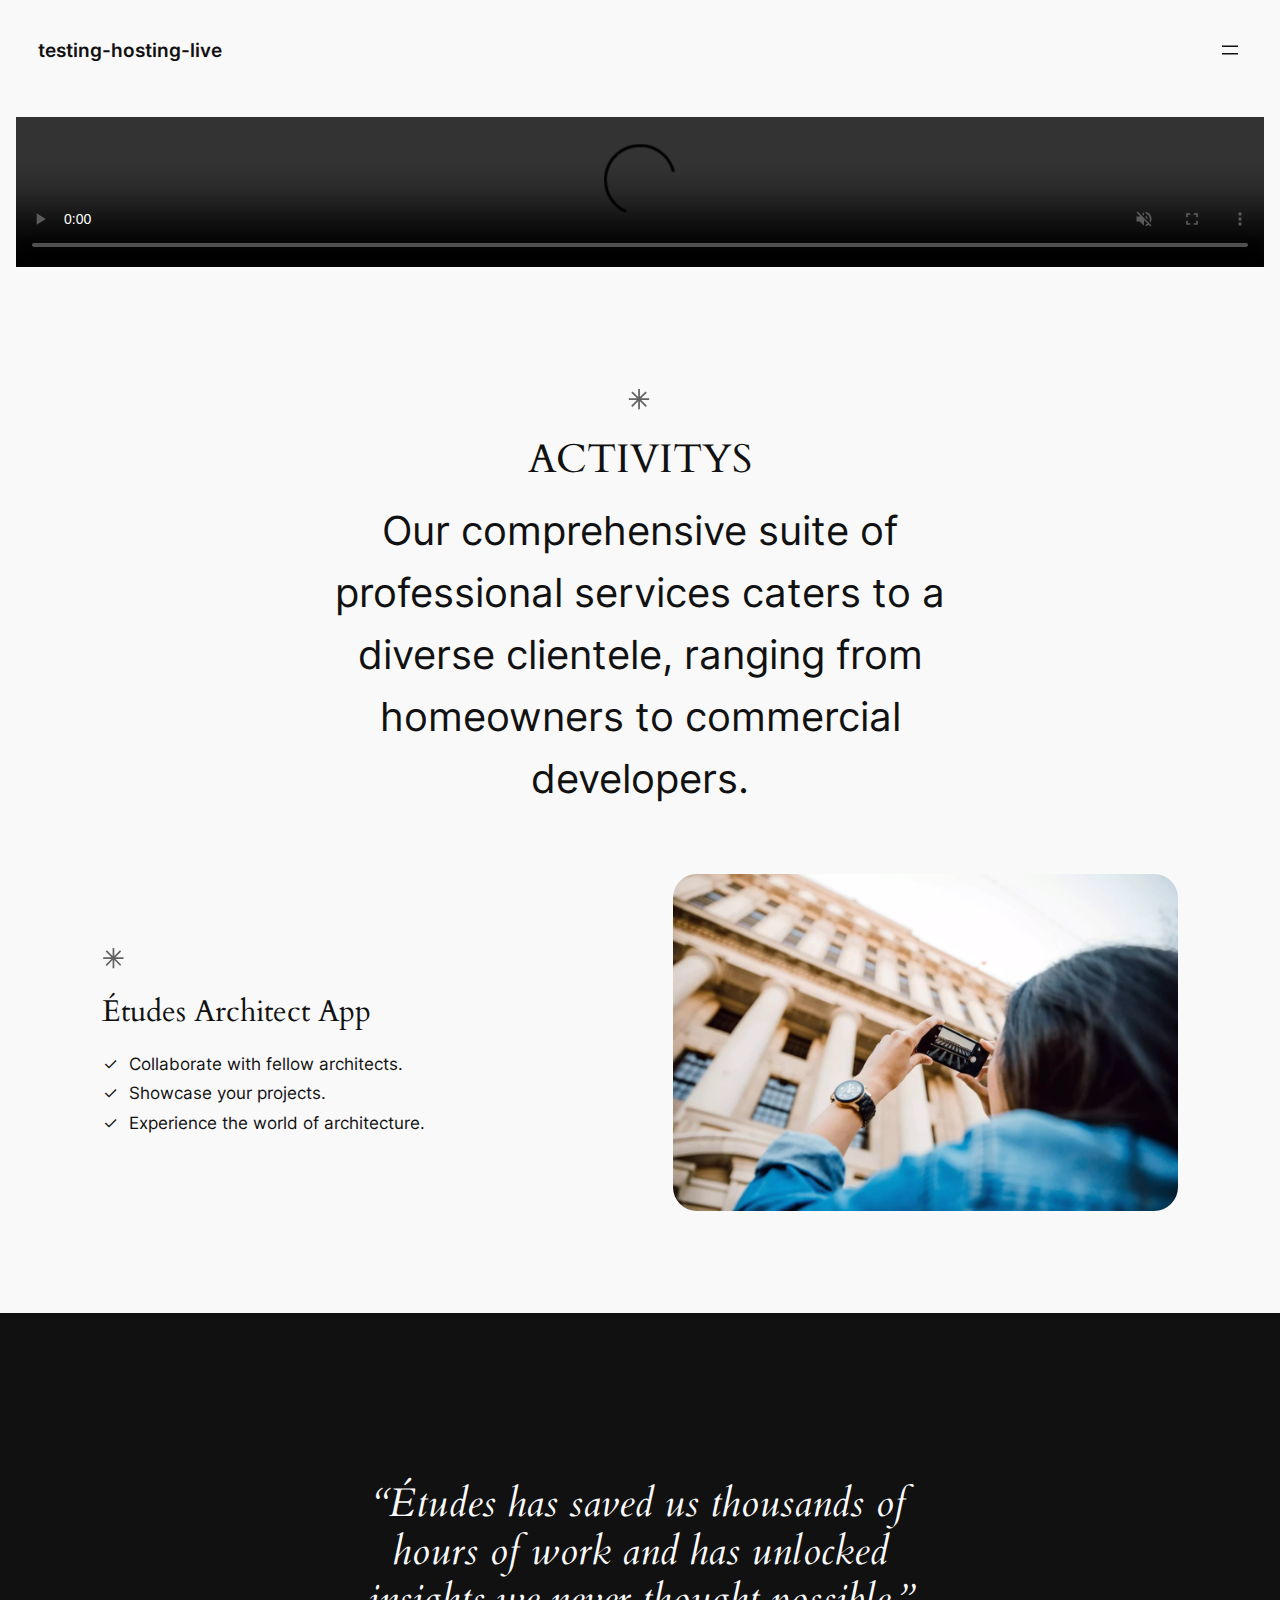
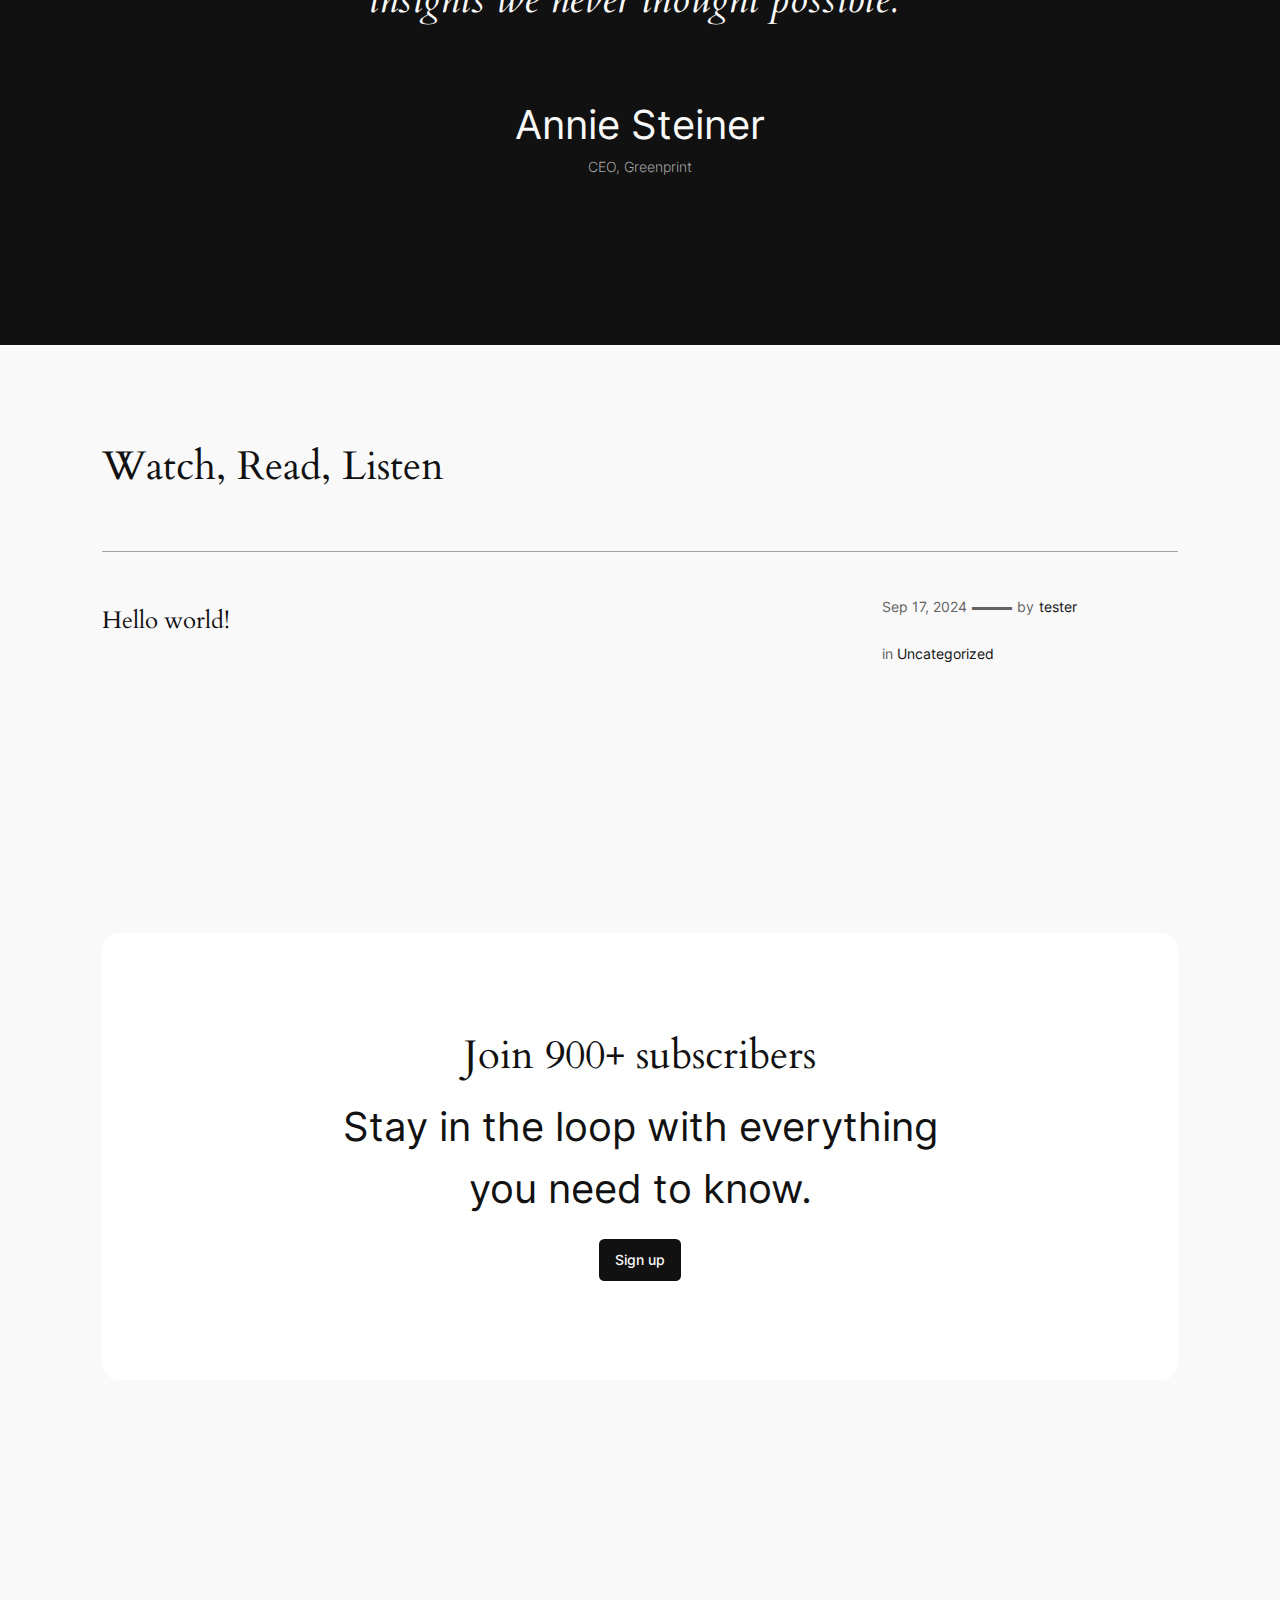
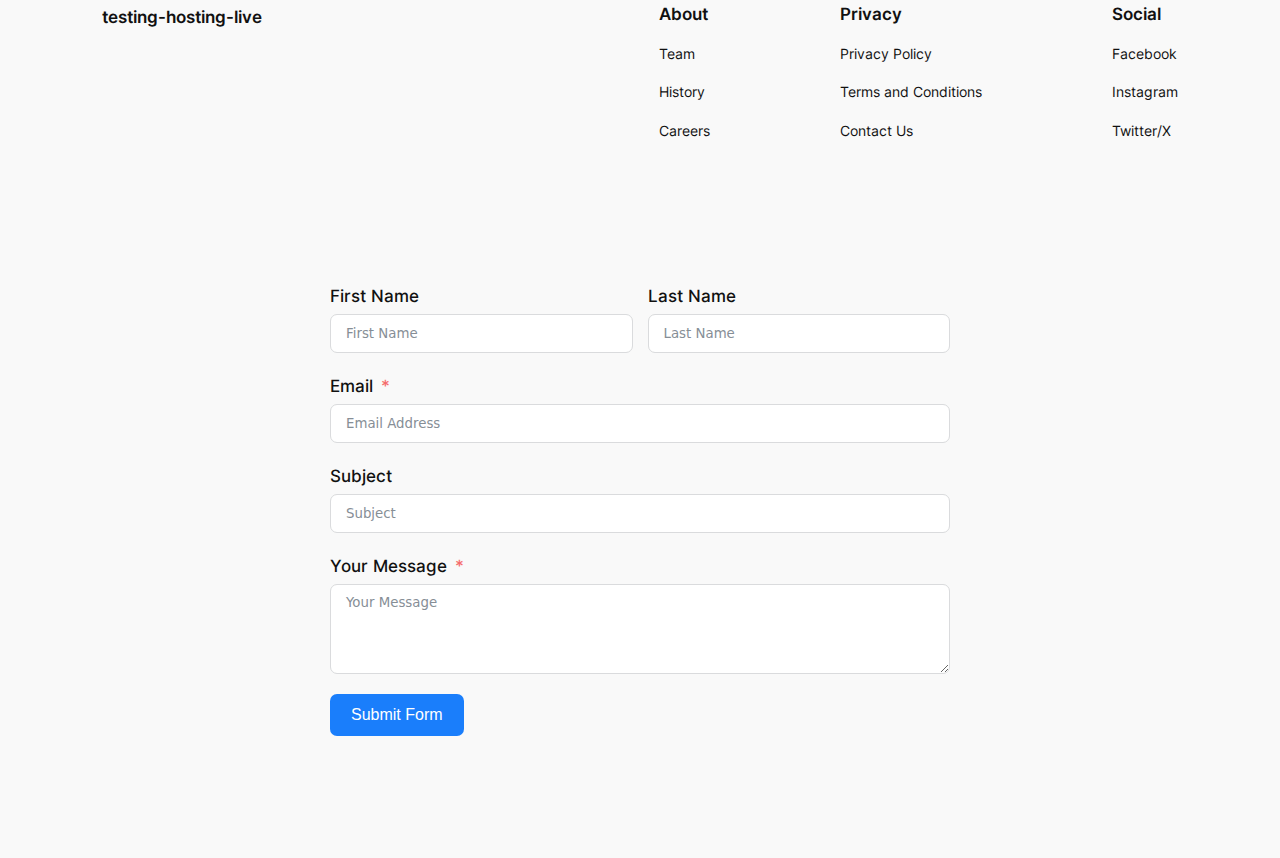
==== commit 00807a10: "test" ====
--- a/index.html
+++ b/index.html
@@ -7,42 +7,120 @@
 <title>testing-hosting-live</title>
 <link rel="alternate" type="application/rss+xml" title="testing-hosting-live &raquo; Feed" href="/feed/">
 <link rel="alternate" type="application/rss+xml" title="testing-hosting-live &raquo; Comments Feed" href="/comments/feed/">
-<script>
-window._wpemojiSettings = {"baseUrl":"https:\/\/s.w.org\/images\/core\/emoji\/15.0.3\/72x72\/","ext":".png","svgUrl":"https:\/\/s.w.org\/images\/core\/emoji\/15.0.3\/svg\/","svgExt":".svg","source":{"concatemoji":"\/wp-includes\/js\/wp-emoji-release.min.js?ver=6.6.2"}};
-/*! This file is auto-generated */
-!function(i,n){var o,s,e;function c(e){try{var t={supportTests:e,timestamp:(new Date).valueOf()};sessionStorage.setItem(o,JSON.stringify(t))}catch(e){}}function p(e,t,n){e.clearRect(0,0,e.canvas.width,e.canvas.height),e.fillText(t,0,0);var t=new Uint32Array(e.getImageData(0,0,e.canvas.width,e.canvas.height).data),r=(e.clearRect(0,0,e.canvas.width,e.canvas.height),e.fillText(n,0,0),new Uint32Array(e.getImageData(0,0,e.canvas.width,e.canvas.height).data));return t.every(function(e,t){return e===r[t]})}function u(e,t,n){switch(t){case"flag":return n(e,"🏳️‍⚧️","🏳️​⚧️")?!1:!n(e,"🇺🇳","🇺​🇳")&&!n(e,"🏴󠁧󠁢󠁥󠁮󠁧󠁿","🏴​󠁧​󠁢​󠁥​󠁮​󠁧​󠁿");case"emoji":return!n(e,"🐦‍⬛","🐦​⬛")}return!1}function f(e,t,n){var r="undefined"!=typeof WorkerGlobalScope&&self instanceof WorkerGlobalScope?new OffscreenCanvas(300,150):i.createElement("canvas"),a=r.getContext("2d",{willReadFrequently:!0}),o=(a.textBaseline="top",a.font="600 32px Arial",{});return e.forEach(function(e){o[e]=t(a,e,n)}),o}function t(e){var t=i.createElement("script");t.src=e,t.defer=!0,i.head.appendChild(t)}"undefined"!=typeof Promise&&(o="wpEmojiSettingsSupports",s=["flag","emoji"],n.supports={everything:!0,everythingExceptFlag:!0},e=new Promise(function(e){i.addEventListener("DOMContentLoaded",e,{once:!0})}),new Promise(function(t){var n=function(){try{var e=JSON.parse(sessionStorage.getItem(o));if("object"==typeof e&&"number"==typeof e.timestamp&&(new Date).valueOf()<e.timestamp+604800&&"object"==typeof e.supportTests)return e.supportTests}catch(e){}return null}();if(!n){if("undefined"!=typeof Worker&&"undefined"!=typeof OffscreenCanvas&&"undefined"!=typeof URL&&URL.createObjectURL&&"undefined"!=typeof Blob)try{var e="postMessage("+f.toString()+"("+[JSON.stringify(s),u.toString(),p.toString()].join(",")+"));",r=new Blob([e],{type:"text/javascript"}),a=new Worker(URL.createObjectURL(r),{name:"wpTestEmojiSupports"});return void(a.onmessage=function(e){c(n=e.data),a.terminate(),t(n)})}catch(e){}c(n=f(s,u,p))}t(n)}).then(function(e){for(var t in e)n.supports[t]=e[t],n.supports.everything=n.supports.everything&&n.supports[t],"flag"!==t&&(n.supports.everythingExceptFlag=n.supports.everythingExceptFlag&&n.supports[t]);n.supports.everythingExceptFlag=n.supports.everythingExceptFlag&&!n.supports.flag,n.DOMReady=!1,n.readyCallback=function(){n.DOMReady=!0}}).then(function(){return e}).then(function(){var e;n.supports.everything||(n.readyCallback(),(e=n.source||{}).concatemoji?t(e.concatemoji):e.wpemoji&&e.twemoji&&(t(e.twemoji),t(e.wpemoji)))}))}((window,document),window._wpemojiSettings);
-</script>
-<link rel="stylesheet" id="wp-block-social-links-css" href="/wp-includes/blocks/social-links/style.min.css?ver=6.6.2" media="all">
+<style id="wp-block-site-title-inline-css">:root :where(.wp-block-site-title a){color:inherit}</style>
+<style id="wp-block-navigation-link-inline-css">.wp-block-navigation .wp-block-navigation-item__label{overflow-wrap:break-word}.wp-block-navigation .wp-block-navigation-item__description{display:none}.link-ui-tools{border-top:1px solid #f0f0f0;padding:8px}.link-ui-block-inserter{padding-top:8px}.link-ui-block-inserter__back{margin-left:8px;text-transform:uppercase}
+
+				.is-style-arrow-link .wp-block-navigation-item__label:after {
+					content: "\2197";
+					padding-inline-start: 0.25rem;
+					vertical-align: middle;
+					text-decoration: none;
+					display: inline-block;
+				}</style>
+<link rel="stylesheet" id="wp-block-navigation-css" href="/wp-includes/blocks/navigation/style.min.css?ver=6.6.2" media="all">
+<style id="wp-block-group-inline-css">.wp-block-group{box-sizing:border-box}:where(.wp-block-group.wp-block-group-is-layout-constrained){position:relative}</style>
 <style id="wp-block-paragraph-inline-css">.is-small-text{font-size:.875em}.is-regular-text{font-size:1em}.is-large-text{font-size:2.25em}.is-larger-text{font-size:3em}.has-drop-cap:not(:focus):first-letter{float:left;font-size:8.4em;font-style:normal;font-weight:100;line-height:.68;margin:.05em .1em 0 0;text-transform:uppercase}body.rtl .has-drop-cap:not(:focus):first-letter{float:none;margin-left:.1em}p.has-drop-cap.has-background{overflow:hidden}:root :where(p.has-background){padding:1.25em 2.375em}:where(p.has-text-color:not(.has-link-color)) a{color:inherit}p.has-text-align-left[style*="writing-mode:vertical-lr"],p.has-text-align-right[style*="writing-mode:vertical-rl"]{rotate:180deg}</style>
-<style id="wp-block-group-inline-css">.wp-block-group{box-sizing:border-box}:where(.wp-block-group.wp-block-group-is-layout-constrained){position:relative}</style>
+<style id="wp-block-video-inline-css">.wp-block-video{box-sizing:border-box}.wp-block-video video{vertical-align:middle;width:100%}@supports (position:sticky){.wp-block-video [poster]{object-fit:cover}}.wp-block-video.aligncenter{text-align:center}.wp-block-video :where(figcaption){margin-bottom:1em;margin-top:.5em}</style>
+<style id="wp-block-post-template-inline-css">.wp-block-post-template{list-style:none;margin-bottom:0;margin-top:0;max-width:100%;padding:0}.wp-block-post-template.is-flex-container{display:flex;flex-direction:row;flex-wrap:wrap;gap:1.25em}.wp-block-post-template.is-flex-container>li{margin:0;width:100%}@media (min-width:600px){.wp-block-post-template.is-flex-container.is-flex-container.columns-2>li{width:calc(50% - .625em)}.wp-block-post-template.is-flex-container.is-flex-container.columns-3>li{width:calc(33.33333% - .83333em)}.wp-block-post-template.is-flex-container.is-flex-container.columns-4>li{width:calc(25% - .9375em)}.wp-block-post-template.is-flex-container.is-flex-container.columns-5>li{width:calc(20% - 1em)}.wp-block-post-template.is-flex-container.is-flex-container.columns-6>li{width:calc(16.66667% - 1.04167em)}}@media (max-width:600px){.wp-block-post-template-is-layout-grid.wp-block-post-template-is-layout-grid.wp-block-post-template-is-layout-grid.wp-block-post-template-is-layout-grid{grid-template-columns:1fr}}.wp-block-post-template-is-layout-constrained>li>.alignright,.wp-block-post-template-is-layout-flow>li>.alignright{float:right;margin-inline-end:0;margin-inline-start:2em}.wp-block-post-template-is-layout-constrained>li>.alignleft,.wp-block-post-template-is-layout-flow>li>.alignleft{float:left;margin-inline-end:2em;margin-inline-start:0}.wp-block-post-template-is-layout-constrained>li>.aligncenter,.wp-block-post-template-is-layout-flow>li>.aligncenter{margin-inline-end:auto;margin-inline-start:auto}</style>
+<style id="wp-block-heading-inline-css">h1.has-background,h2.has-background,h3.has-background,h4.has-background,h5.has-background,h6.has-background{padding:1.25em 2.375em}h1.has-text-align-left[style*=writing-mode]:where([style*=vertical-lr]),h1.has-text-align-right[style*=writing-mode]:where([style*=vertical-rl]),h2.has-text-align-left[style*=writing-mode]:where([style*=vertical-lr]),h2.has-text-align-right[style*=writing-mode]:where([style*=vertical-rl]),h3.has-text-align-left[style*=writing-mode]:where([style*=vertical-lr]),h3.has-text-align-right[style*=writing-mode]:where([style*=vertical-rl]),h4.has-text-align-left[style*=writing-mode]:where([style*=vertical-lr]),h4.has-text-align-right[style*=writing-mode]:where([style*=vertical-rl]),h5.has-text-align-left[style*=writing-mode]:where([style*=vertical-lr]),h5.has-text-align-right[style*=writing-mode]:where([style*=vertical-rl]),h6.has-text-align-left[style*=writing-mode]:where([style*=vertical-lr]),h6.has-text-align-right[style*=writing-mode]:where([style*=vertical-rl]){rotate:180deg}
+
+				.is-style-asterisk:before {
+					content: '';
+					width: 1.5rem;
+					height: 3rem;
+					background: var(--wp--preset--color--contrast-2, currentColor);
+					clip-path: path('M11.93.684v8.039l5.633-5.633 1.216 1.23-5.66 5.66h8.04v1.737H13.2l5.701 5.701-1.23 1.23-5.742-5.742V21h-1.737v-8.094l-5.77 5.77-1.23-1.217 5.743-5.742H.842V9.98h8.162l-5.701-5.7 1.23-1.231 5.66 5.66V.684h1.737Z');
+					display: block;
+				}
+
+				/* Hide the asterisk if the heading has no content, to avoid using empty headings to display the asterisk only, which is an A11Y issue */
+				.is-style-asterisk:empty:before {
+					content: none;
+				}
+
+				.is-style-asterisk:-moz-only-whitespace:before {
+					content: none;
+				}
+
+				.is-style-asterisk.has-text-align-center:before {
+					margin: 0 auto;
+				}
+
+				.is-style-asterisk.has-text-align-right:before {
+					margin-left: auto;
+				}
+
+				.rtl .is-style-asterisk.has-text-align-left:before {
+					margin-right: auto;
+				}</style>
+<style id="wp-block-spacer-inline-css">.wp-block-spacer{clear:both}</style>
+<style id="wp-block-list-inline-css">ol,ul{box-sizing:border-box}:root :where(ul.has-background,ol.has-background){padding:1.25em 2.375em}
+
+				ul.is-style-checkmark-list {
+					list-style-type: "\2713";
+				}
+
+				ul.is-style-checkmark-list li {
+					padding-inline-start: 1ch;
+				}</style>
+<link rel="stylesheet" id="wp-block-image-css" href="/wp-includes/blocks/image/style.min.css?ver=6.6.2" media="all">
 <style id="wp-block-columns-inline-css">.wp-block-columns{align-items:normal!important;box-sizing:border-box;display:flex;flex-wrap:wrap!important}@media (min-width:782px){.wp-block-columns{flex-wrap:nowrap!important}}.wp-block-columns.are-vertically-aligned-top{align-items:flex-start}.wp-block-columns.are-vertically-aligned-center{align-items:center}.wp-block-columns.are-vertically-aligned-bottom{align-items:flex-end}@media (max-width:781px){.wp-block-columns:not(.is-not-stacked-on-mobile)>.wp-block-column{flex-basis:100%!important}}@media (min-width:782px){.wp-block-columns:not(.is-not-stacked-on-mobile)>.wp-block-column{flex-basis:0;flex-grow:1}.wp-block-columns:not(.is-not-stacked-on-mobile)>.wp-block-column[style*=flex-basis]{flex-grow:0}}.wp-block-columns.is-not-stacked-on-mobile{flex-wrap:nowrap!important}.wp-block-columns.is-not-stacked-on-mobile>.wp-block-column{flex-basis:0;flex-grow:1}.wp-block-columns.is-not-stacked-on-mobile>.wp-block-column[style*=flex-basis]{flex-grow:0}:where(.wp-block-columns){margin-bottom:1.75em}:where(.wp-block-columns.has-background){padding:1.25em 2.375em}.wp-block-column{flex-grow:1;min-width:0;overflow-wrap:break-word;word-break:break-word}.wp-block-column.is-vertically-aligned-top{align-self:flex-start}.wp-block-column.is-vertically-aligned-center{align-self:center}.wp-block-column.is-vertically-aligned-bottom{align-self:flex-end}.wp-block-column.is-vertically-aligned-stretch{align-self:stretch}.wp-block-column.is-vertically-aligned-bottom,.wp-block-column.is-vertically-aligned-center,.wp-block-column.is-vertically-aligned-top{width:100%}</style>
-<style id="wp-block-site-title-inline-css">:root :where(.wp-block-site-title a){color:inherit}</style>
-<style id="wp-block-navigation-link-inline-css">.wp-block-navigation .wp-block-navigation-item__label{overflow-wrap:break-word}.wp-block-navigation .wp-block-navigation-item__description{display:none}.link-ui-tools{border-top:1px solid #f0f0f0;padding:8px}.link-ui-block-inserter{padding-top:8px}.link-ui-block-inserter__back{margin-left:8px;text-transform:uppercase}</style>
-<link rel="stylesheet" id="wp-block-navigation-css" href="/wp-includes/blocks/navigation/style.min.css?ver=6.6.2" media="all">
+<style id="wp-block-separator-inline-css">@charset "UTF-8";.wp-block-separator{border:none;border-top:2px solid}:root :where(.wp-block-separator.is-style-dots){height:auto;line-height:1;text-align:center}:root :where(.wp-block-separator.is-style-dots):before{color:currentColor;content:"···";font-family:serif;font-size:1.5em;letter-spacing:2em;padding-left:2em}.wp-block-separator.is-style-dots{background:none!important;border:none!important}</style>
+<style id="wp-block-post-title-inline-css">.wp-block-post-title{box-sizing:border-box;word-break:break-word}.wp-block-post-title a{display:inline-block}</style>
+<style id="wp-block-post-date-inline-css">.wp-block-post-date{box-sizing:border-box}</style>
+<style id="wp-block-post-terms-inline-css">.wp-block-post-terms{box-sizing:border-box}.wp-block-post-terms .wp-block-post-terms__separator{white-space:pre-wrap}
+
+				.is-style-pill a,
+				.is-style-pill span:not([class], [data-rich-text-placeholder]) {
+					display: inline-block;
+					background-color: var(--wp--preset--color--base-2);
+					padding: 0.375rem 0.875rem;
+					border-radius: var(--wp--preset--spacing--20);
+				}
+
+				.is-style-pill a:hover {
+					background-color: var(--wp--preset--color--contrast-3);
+				}</style>
+<style id="wp-block-query-pagination-inline-css">.wp-block-query-pagination>.wp-block-query-pagination-next,.wp-block-query-pagination>.wp-block-query-pagination-numbers,.wp-block-query-pagination>.wp-block-query-pagination-previous{margin-bottom:.5em;margin-right:.5em}.wp-block-query-pagination>.wp-block-query-pagination-next:last-child,.wp-block-query-pagination>.wp-block-query-pagination-numbers:last-child,.wp-block-query-pagination>.wp-block-query-pagination-previous:last-child{margin-right:0}.wp-block-query-pagination.is-content-justification-space-between>.wp-block-query-pagination-next:last-of-type{margin-inline-start:auto}.wp-block-query-pagination.is-content-justification-space-between>.wp-block-query-pagination-previous:first-child{margin-inline-end:auto}.wp-block-query-pagination .wp-block-query-pagination-previous-arrow{display:inline-block;margin-right:1ch}.wp-block-query-pagination .wp-block-query-pagination-previous-arrow:not(.is-arrow-chevron){transform:scaleX(1)}.wp-block-query-pagination .wp-block-query-pagination-next-arrow{display:inline-block;margin-left:1ch}.wp-block-query-pagination .wp-block-query-pagination-next-arrow:not(.is-arrow-chevron){transform:scaleX(1)}.wp-block-query-pagination.aligncenter{justify-content:center}</style>
 <style id="wp-block-button-inline-css">.wp-block-button__link{box-sizing:border-box;cursor:pointer;display:inline-block;text-align:center;word-break:break-word}.wp-block-button__link.aligncenter{text-align:center}.wp-block-button__link.alignright{text-align:right}:where(.wp-block-button__link){border-radius:9999px;box-shadow:none;padding:calc(.667em + 2px) calc(1.333em + 2px);text-decoration:none}.wp-block-button[style*=text-decoration] .wp-block-button__link{text-decoration:inherit}.wp-block-buttons>.wp-block-button.has-custom-width{max-width:none}.wp-block-buttons>.wp-block-button.has-custom-width .wp-block-button__link{width:100%}.wp-block-buttons>.wp-block-button.has-custom-font-size .wp-block-button__link{font-size:inherit}.wp-block-buttons>.wp-block-button.wp-block-button__width-25{width:calc(25% - var(--wp--style--block-gap, .5em)*.75)}.wp-block-buttons>.wp-block-button.wp-block-button__width-50{width:calc(50% - var(--wp--style--block-gap, .5em)*.5)}.wp-block-buttons>.wp-block-button.wp-block-button__width-75{width:calc(75% - var(--wp--style--block-gap, .5em)*.25)}.wp-block-buttons>.wp-block-button.wp-block-button__width-100{flex-basis:100%;width:100%}.wp-block-buttons.is-vertical>.wp-block-button.wp-block-button__width-25{width:25%}.wp-block-buttons.is-vertical>.wp-block-button.wp-block-button__width-50{width:50%}.wp-block-buttons.is-vertical>.wp-block-button.wp-block-button__width-75{width:75%}.wp-block-button.is-style-squared,.wp-block-button__link.wp-block-button.is-style-squared{border-radius:0}.wp-block-button.no-border-radius,.wp-block-button__link.no-border-radius{border-radius:0!important}:root :where(.wp-block-button .wp-block-button__link.is-style-outline),:root :where(.wp-block-button.is-style-outline>.wp-block-button__link){border:2px solid;padding:.667em 1.333em}:root :where(.wp-block-button .wp-block-button__link.is-style-outline:not(.has-text-color)),:root :where(.wp-block-button.is-style-outline>.wp-block-button__link:not(.has-text-color)){color:currentColor}:root :where(.wp-block-button .wp-block-button__link.is-style-outline:not(.has-background)),:root :where(.wp-block-button.is-style-outline>.wp-block-button__link:not(.has-background)){background-color:initial;background-image:none}</style>
+<style id="twentytwentyfour-button-style-outline-inline-css">.wp-block-button.is-style-outline
+	> .wp-block-button__link:not(.has-text-color, .has-background):hover {
+	background-color: var(--wp--preset--color--contrast-2, var(--wp--preset--color--contrast, transparent));
+	color: var(--wp--preset--color--base);
+	border-color: var(--wp--preset--color--contrast-2, var(--wp--preset--color--contrast, currentColor));
+}</style>
 <style id="wp-block-buttons-inline-css">.wp-block-buttons.is-vertical{flex-direction:column}.wp-block-buttons.is-vertical>.wp-block-button:last-child{margin-bottom:0}.wp-block-buttons>.wp-block-button{display:inline-block;margin:0}.wp-block-buttons.is-content-justification-left{justify-content:flex-start}.wp-block-buttons.is-content-justification-left.is-vertical{align-items:flex-start}.wp-block-buttons.is-content-justification-center{justify-content:center}.wp-block-buttons.is-content-justification-center.is-vertical{align-items:center}.wp-block-buttons.is-content-justification-right{justify-content:flex-end}.wp-block-buttons.is-content-justification-right.is-vertical{align-items:flex-end}.wp-block-buttons.is-content-justification-space-between{justify-content:space-between}.wp-block-buttons.aligncenter{text-align:center}.wp-block-buttons:not(.is-content-justification-space-between,.is-content-justification-right,.is-content-justification-left,.is-content-justification-center) .wp-block-button.aligncenter{margin-left:auto;margin-right:auto;width:100%}.wp-block-buttons[style*=text-decoration] .wp-block-button,.wp-block-buttons[style*=text-decoration] .wp-block-button__link{text-decoration:inherit}.wp-block-buttons.has-custom-font-size .wp-block-button__link{font-size:inherit}.wp-block-button.aligncenter{text-align:center}</style>
-<style id="wp-block-heading-inline-css">h1.has-background,h2.has-background,h3.has-background,h4.has-background,h5.has-background,h6.has-background{padding:1.25em 2.375em}h1.has-text-align-left[style*=writing-mode]:where([style*=vertical-lr]),h1.has-text-align-right[style*=writing-mode]:where([style*=vertical-rl]),h2.has-text-align-left[style*=writing-mode]:where([style*=vertical-lr]),h2.has-text-align-right[style*=writing-mode]:where([style*=vertical-rl]),h3.has-text-align-left[style*=writing-mode]:where([style*=vertical-lr]),h3.has-text-align-right[style*=writing-mode]:where([style*=vertical-rl]),h4.has-text-align-left[style*=writing-mode]:where([style*=vertical-lr]),h4.has-text-align-right[style*=writing-mode]:where([style*=vertical-rl]),h5.has-text-align-left[style*=writing-mode]:where([style*=vertical-lr]),h5.has-text-align-right[style*=writing-mode]:where([style*=vertical-rl]),h6.has-text-align-left[style*=writing-mode]:where([style*=vertical-lr]),h6.has-text-align-right[style*=writing-mode]:where([style*=vertical-rl]){rotate:180deg}</style>
-<link rel="stylesheet" id="wp-block-cover-css" href="/wp-includes/blocks/cover/style.min.css?ver=6.6.2" media="all">
-<style id="wp-block-image-inline-css">.wp-block-image img{box-sizing:border-box;height:auto;max-width:100%;vertical-align:bottom}.wp-block-image[style*=border-radius] img,.wp-block-image[style*=border-radius]>a{border-radius:inherit}.wp-block-image.has-custom-border img{box-sizing:border-box}.wp-block-image.aligncenter{text-align:center}.wp-block-image.alignfull img,.wp-block-image.alignwide img{height:auto;width:100%}.wp-block-image .aligncenter,.wp-block-image .alignleft,.wp-block-image .alignright,.wp-block-image.aligncenter,.wp-block-image.alignleft,.wp-block-image.alignright{display:table}.wp-block-image .aligncenter>figcaption,.wp-block-image .alignleft>figcaption,.wp-block-image .alignright>figcaption,.wp-block-image.aligncenter>figcaption,.wp-block-image.alignleft>figcaption,.wp-block-image.alignright>figcaption{caption-side:bottom;display:table-caption}.wp-block-image .alignleft{float:left;margin:.5em 1em .5em 0}.wp-block-image .alignright{float:right;margin:.5em 0 .5em 1em}.wp-block-image .aligncenter{margin-left:auto;margin-right:auto}.wp-block-image :where(figcaption){margin-bottom:1em;margin-top:.5em}.wp-block-image.is-style-circle-mask img{border-radius:9999px}@supports ((-webkit-mask-image:none) or (mask-image:none)) or (-webkit-mask-image:none){.wp-block-image.is-style-circle-mask img{border-radius:0;-webkit-mask-image:url('data:image/svg+xml;utf8,<svg viewBox="0 0 100 100" xmlns="http://www.w3.org/2000/svg"><circle cx="50" cy="50" r="50"/></svg>');mask-image:url('data:image/svg+xml;utf8,<svg viewBox="0 0 100 100" xmlns="http://www.w3.org/2000/svg"><circle cx="50" cy="50" r="50"/></svg>');mask-mode:alpha;-webkit-mask-position:center;mask-position:center;-webkit-mask-repeat:no-repeat;mask-repeat:no-repeat;-webkit-mask-size:contain;mask-size:contain}}:root :where(.wp-block-image.is-style-rounded img,.wp-block-image .is-style-rounded img){border-radius:9999px}.wp-block-image figure{margin:0}.wp-lightbox-container{display:flex;flex-direction:column;position:relative}.wp-lightbox-container img{cursor:zoom-in}.wp-lightbox-container img:hover+button{opacity:1}.wp-lightbox-container button{align-items:center;-webkit-backdrop-filter:blur(16px) saturate(180%);backdrop-filter:blur(16px) saturate(180%);background-color:#5a5a5a40;border:none;border-radius:4px;cursor:zoom-in;display:flex;height:20px;justify-content:center;opacity:0;padding:0;position:absolute;right:16px;text-align:center;top:16px;transition:opacity .2s ease;width:20px;z-index:100}.wp-lightbox-container button:focus-visible{outline:3px auto #5a5a5a40;outline:3px auto -webkit-focus-ring-color;outline-offset:3px}.wp-lightbox-container button:hover{cursor:pointer;opacity:1}.wp-lightbox-container button:focus{opacity:1}.wp-lightbox-container button:focus,.wp-lightbox-container button:hover,.wp-lightbox-container button:not(:hover):not(:active):not(.has-background){background-color:#5a5a5a40;border:none}.wp-lightbox-overlay{box-sizing:border-box;cursor:zoom-out;height:100vh;left:0;overflow:hidden;position:fixed;top:0;visibility:hidden;width:100%;z-index:100000}.wp-lightbox-overlay .close-button{align-items:center;cursor:pointer;display:flex;justify-content:center;min-height:40px;min-width:40px;padding:0;position:absolute;right:calc(env(safe-area-inset-right) + 16px);top:calc(env(safe-area-inset-top) + 16px);z-index:5000000}.wp-lightbox-overlay .close-button:focus,.wp-lightbox-overlay .close-button:hover,.wp-lightbox-overlay .close-button:not(:hover):not(:active):not(.has-background){background:none;border:none}.wp-lightbox-overlay .lightbox-image-container{height:var(--wp--lightbox-container-height);left:50%;overflow:hidden;position:absolute;top:50%;transform:translate(-50%,-50%);transform-origin:top left;width:var(--wp--lightbox-container-width);z-index:9999999999}.wp-lightbox-overlay .wp-block-image{align-items:center;box-sizing:border-box;display:flex;height:100%;justify-content:center;margin:0;position:relative;transform-origin:0 0;width:100%;z-index:3000000}.wp-lightbox-overlay .wp-block-image img{height:var(--wp--lightbox-image-height);min-height:var(--wp--lightbox-image-height);min-width:var(--wp--lightbox-image-width);width:var(--wp--lightbox-image-width)}.wp-lightbox-overlay .wp-block-image figcaption{display:none}.wp-lightbox-overlay button{background:none;border:none}.wp-lightbox-overlay .scrim{background-color:#fff;height:100%;opacity:.9;position:absolute;width:100%;z-index:2000000}.wp-lightbox-overlay.active{animation:turn-on-visibility .25s both;visibility:visible}.wp-lightbox-overlay.active img{animation:turn-on-visibility .35s both}.wp-lightbox-overlay.show-closing-animation:not(.active){animation:turn-off-visibility .35s both}.wp-lightbox-overlay.show-closing-animation:not(.active) img{animation:turn-off-visibility .25s both}@media (prefers-reduced-motion:no-preference){.wp-lightbox-overlay.zoom.active{animation:none;opacity:1;visibility:visible}.wp-lightbox-overlay.zoom.active .lightbox-image-container{animation:lightbox-zoom-in .4s}.wp-lightbox-overlay.zoom.active .lightbox-image-container img{animation:none}.wp-lightbox-overlay.zoom.active .scrim{animation:turn-on-visibility .4s forwards}.wp-lightbox-overlay.zoom.show-closing-animation:not(.active){animation:none}.wp-lightbox-overlay.zoom.show-closing-animation:not(.active) .lightbox-image-container{animation:lightbox-zoom-out .4s}.wp-lightbox-overlay.zoom.show-closing-animation:not(.active) .lightbox-image-container img{animation:none}.wp-lightbox-overlay.zoom.show-closing-animation:not(.active) .scrim{animation:turn-off-visibility .4s forwards}}@keyframes turn-on-visibility{0%{opacity:0}to{opacity:1}}@keyframes turn-off-visibility{0%{opacity:1;visibility:visible}99%{opacity:0;visibility:visible}to{opacity:0;visibility:hidden}}@keyframes lightbox-zoom-in{0%{transform:translate(calc((-100vw + var(--wp--lightbox-scrollbar-width))/2 + var(--wp--lightbox-initial-left-position)),calc(-50vh + var(--wp--lightbox-initial-top-position))) scale(var(--wp--lightbox-scale))}to{transform:translate(-50%,-50%) scale(1)}}@keyframes lightbox-zoom-out{0%{transform:translate(-50%,-50%) scale(1);visibility:visible}99%{visibility:visible}to{transform:translate(calc((-100vw + var(--wp--lightbox-scrollbar-width))/2 + var(--wp--lightbox-initial-left-position)),calc(-50vh + var(--wp--lightbox-initial-top-position))) scale(var(--wp--lightbox-scale));visibility:hidden}}</style>
-<style id="wp-emoji-styles-inline-css">img.wp-smiley, img.emoji {
-		display: inline !important;
-		border: none !important;
-		box-shadow: none !important;
-		height: 1em !important;
-		width: 1em !important;
-		margin: 0 0.07em !important;
-		vertical-align: -0.1em !important;
-		background: none !important;
-		padding: 0 !important;
-	}</style>
+<style id="wp-block-site-logo-inline-css">.wp-block-site-logo{box-sizing:border-box;line-height:0}.wp-block-site-logo a{display:inline-block;line-height:0}.wp-block-site-logo.is-default-size img{height:auto;width:120px}.wp-block-site-logo img{height:auto;max-width:100%}.wp-block-site-logo a,.wp-block-site-logo img{border-radius:inherit}.wp-block-site-logo.aligncenter{margin-left:auto;margin-right:auto;text-align:center}:root :where(.wp-block-site-logo.is-style-rounded){border-radius:9999px}</style>
+<link rel="stylesheet" id="fluent-form-styles-css" href="/wp-content/plugins/fluentform/assets/css/fluent-forms-public.css?ver=5.2.2" media="all">
+<link rel="stylesheet" id="fluentform-public-default-css" href="/wp-content/plugins/fluentform/assets/css/fluentform-public-default.css?ver=5.2.2" media="all">
 <style id="wp-block-library-inline-css">:root{--wp-admin-theme-color:#007cba;--wp-admin-theme-color--rgb:0,124,186;--wp-admin-theme-color-darker-10:#006ba1;--wp-admin-theme-color-darker-10--rgb:0,107,161;--wp-admin-theme-color-darker-20:#005a87;--wp-admin-theme-color-darker-20--rgb:0,90,135;--wp-admin-border-width-focus:2px;--wp-block-synced-color:#7a00df;--wp-block-synced-color--rgb:122,0,223;--wp-bound-block-color:var(--wp-block-synced-color)}@media (min-resolution:192dpi){:root{--wp-admin-border-width-focus:1.5px}}.wp-element-button{cursor:pointer}:root{--wp--preset--font-size--normal:16px;--wp--preset--font-size--huge:42px}:root .has-very-light-gray-background-color{background-color:#eee}:root .has-very-dark-gray-background-color{background-color:#313131}:root .has-very-light-gray-color{color:#eee}:root .has-very-dark-gray-color{color:#313131}:root .has-vivid-green-cyan-to-vivid-cyan-blue-gradient-background{background:linear-gradient(135deg,#00d084,#0693e3)}:root .has-purple-crush-gradient-background{background:linear-gradient(135deg,#34e2e4,#4721fb 50%,#ab1dfe)}:root .has-hazy-dawn-gradient-background{background:linear-gradient(135deg,#faaca8,#dad0ec)}:root .has-subdued-olive-gradient-background{background:linear-gradient(135deg,#fafae1,#67a671)}:root .has-atomic-cream-gradient-background{background:linear-gradient(135deg,#fdd79a,#004a59)}:root .has-nightshade-gradient-background{background:linear-gradient(135deg,#330968,#31cdcf)}:root .has-midnight-gradient-background{background:linear-gradient(135deg,#020381,#2874fc)}.has-regular-font-size{font-size:1em}.has-larger-font-size{font-size:2.625em}.has-normal-font-size{font-size:var(--wp--preset--font-size--normal)}.has-huge-font-size{font-size:var(--wp--preset--font-size--huge)}.has-text-align-center{text-align:center}.has-text-align-left{text-align:left}.has-text-align-right{text-align:right}#end-resizable-editor-section{display:none}.aligncenter{clear:both}.items-justified-left{justify-content:flex-start}.items-justified-center{justify-content:center}.items-justified-right{justify-content:flex-end}.items-justified-space-between{justify-content:space-between}.screen-reader-text{border:0;clip:rect(1px,1px,1px,1px);clip-path:inset(50%);height:1px;margin:-1px;overflow:hidden;padding:0;position:absolute;width:1px;word-wrap:normal!important}.screen-reader-text:focus{background-color:#ddd;clip:auto!important;clip-path:none;color:#444;display:block;font-size:1em;height:auto;left:5px;line-height:normal;padding:15px 23px 14px;text-decoration:none;top:5px;width:auto;z-index:100000}html :where(.has-border-color){border-style:solid}html :where([style*=border-top-color]){border-top-style:solid}html :where([style*=border-right-color]){border-right-style:solid}html :where([style*=border-bottom-color]){border-bottom-style:solid}html :where([style*=border-left-color]){border-left-style:solid}html :where([style*=border-width]){border-style:solid}html :where([style*=border-top-width]){border-top-style:solid}html :where([style*=border-right-width]){border-right-style:solid}html :where([style*=border-bottom-width]){border-bottom-style:solid}html :where([style*=border-left-width]){border-left-style:solid}html :where(img[class*=wp-image-]){height:auto;max-width:100%}:where(figure){margin:0 0 1em}html :where(.is-position-sticky){--wp-admin--admin-bar--position-offset:var(--wp-admin--admin-bar--height,0px)}@media screen and (max-width:600px){html :where(.is-position-sticky){--wp-admin--admin-bar--position-offset:0px}}</style>
-<style id="global-styles-inline-css">:root{--wp--preset--aspect-ratio--square: 1;--wp--preset--aspect-ratio--4-3: 4/3;--wp--preset--aspect-ratio--3-4: 3/4;--wp--preset--aspect-ratio--3-2: 3/2;--wp--preset--aspect-ratio--2-3: 2/3;--wp--preset--aspect-ratio--16-9: 16/9;--wp--preset--aspect-ratio--9-16: 9/16;--wp--preset--color--black: #000000;--wp--preset--color--cyan-bluish-gray: #abb8c3;--wp--preset--color--white: #ffffff;--wp--preset--color--pale-pink: #f78da7;--wp--preset--color--vivid-red: #cf2e2e;--wp--preset--color--luminous-vivid-orange: #ff6900;--wp--preset--color--luminous-vivid-amber: #fcb900;--wp--preset--color--light-green-cyan: #7bdcb5;--wp--preset--color--vivid-green-cyan: #00d084;--wp--preset--color--pale-cyan-blue: #8ed1fc;--wp--preset--color--vivid-cyan-blue: #0693e3;--wp--preset--color--vivid-purple: #9b51e0;--wp--preset--color--base: #eeeeee;--wp--preset--color--bright: #ffffff;--wp--preset--color--contrast: #000000;--wp--preset--color--primary: #539165;--wp--preset--color--secondary: #00a0d2;--wp--preset--color--transparent: transparent;--wp--preset--gradient--vivid-cyan-blue-to-vivid-purple: linear-gradient(135deg,rgba(6,147,227,1) 0%,rgb(155,81,224) 100%);--wp--preset--gradient--light-green-cyan-to-vivid-green-cyan: linear-gradient(135deg,rgb(122,220,180) 0%,rgb(0,208,130) 100%);--wp--preset--gradient--luminous-vivid-amber-to-luminous-vivid-orange: linear-gradient(135deg,rgba(252,185,0,1) 0%,rgba(255,105,0,1) 100%);--wp--preset--gradient--luminous-vivid-orange-to-vivid-red: linear-gradient(135deg,rgba(255,105,0,1) 0%,rgb(207,46,46) 100%);--wp--preset--gradient--very-light-gray-to-cyan-bluish-gray: linear-gradient(135deg,rgb(238,238,238) 0%,rgb(169,184,195) 100%);--wp--preset--gradient--cool-to-warm-spectrum: linear-gradient(135deg,rgb(74,234,220) 0%,rgb(151,120,209) 20%,rgb(207,42,186) 40%,rgb(238,44,130) 60%,rgb(251,105,98) 80%,rgb(254,248,76) 100%);--wp--preset--gradient--blush-light-purple: linear-gradient(135deg,rgb(255,206,236) 0%,rgb(152,150,240) 100%);--wp--preset--gradient--blush-bordeaux: linear-gradient(135deg,rgb(254,205,165) 0%,rgb(254,45,45) 50%,rgb(107,0,62) 100%);--wp--preset--gradient--luminous-dusk: linear-gradient(135deg,rgb(255,203,112) 0%,rgb(199,81,192) 50%,rgb(65,88,208) 100%);--wp--preset--gradient--pale-ocean: linear-gradient(135deg,rgb(255,245,203) 0%,rgb(182,227,212) 50%,rgb(51,167,181) 100%);--wp--preset--gradient--electric-grass: linear-gradient(135deg,rgb(202,248,128) 0%,rgb(113,206,126) 100%);--wp--preset--gradient--midnight: linear-gradient(135deg,rgb(2,3,129) 0%,rgb(40,116,252) 100%);--wp--preset--gradient--primary-white: linear-gradient(#0073aa 49.9%,#fff 50%);--wp--preset--gradient--white-primary: linear-gradient(#fff 49.9%,#0073aa 50%);--wp--preset--font-size--small: 1.125rem;--wp--preset--font-size--medium: clamp(1.25rem, 1.25rem + ((1vw - 0.2rem) * 0.455), 1.5rem);--wp--preset--font-size--large: clamp(1.75rem, 1.75rem + ((1vw - 0.2rem) * 0.455), 2rem);--wp--preset--font-size--x-large: clamp(2.5rem, 2.5rem + ((1vw - 0.2rem) * 0.455), 2.75rem);--wp--preset--font-size--extra-small: 1rem;--wp--preset--font-size--xx-large: clamp(3rem, 3rem + ((1vw - 0.2rem) * 1.364), 3.75rem);--wp--preset--font-family--poppins: "Poppins", serif;--wp--preset--font-family--playfair-display: "Playfair Display", serif;--wp--preset--font-family--open-sans: "Open Sans", serif;--wp--preset--spacing--20: 0.44rem;--wp--preset--spacing--30: 0.67rem;--wp--preset--spacing--40: 1rem;--wp--preset--spacing--50: 1.5rem;--wp--preset--spacing--60: 2.25rem;--wp--preset--spacing--70: 3.38rem;--wp--preset--spacing--80: 5.06rem;--wp--preset--shadow--natural: 6px 6px 9px rgba(0, 0, 0, 0.2);--wp--preset--shadow--deep: 12px 12px 50px rgba(0, 0, 0, 0.4);--wp--preset--shadow--sharp: 6px 6px 0px rgba(0, 0, 0, 0.2);--wp--preset--shadow--outlined: 6px 6px 0px -3px rgba(255, 255, 255, 1), 6px 6px rgba(0, 0, 0, 1);--wp--preset--shadow--crisp: 6px 6px 0px rgba(0, 0, 0, 1);}:root { --wp--style--global--content-size: 700px;--wp--style--global--wide-size: 1200px; }:where(body) { margin: 0; }.wp-site-blocks { padding-top: var(--wp--style--root--padding-top); padding-bottom: var(--wp--style--root--padding-bottom); }.has-global-padding { padding-right: var(--wp--style--root--padding-right); padding-left: var(--wp--style--root--padding-left); }.has-global-padding > .alignfull { margin-right: calc(var(--wp--style--root--padding-right) * -1); margin-left: calc(var(--wp--style--root--padding-left) * -1); }.has-global-padding :where(:not(.alignfull.is-layout-flow) > .has-global-padding:not(.wp-block-block, .alignfull)) { padding-right: 0; padding-left: 0; }.has-global-padding :where(:not(.alignfull.is-layout-flow) > .has-global-padding:not(.wp-block-block, .alignfull)) > .alignfull { margin-left: 0; margin-right: 0; }.wp-site-blocks > .alignleft { float: left; margin-right: 2em; }.wp-site-blocks > .alignright { float: right; margin-left: 2em; }.wp-site-blocks > .aligncenter { justify-content: center; margin-left: auto; margin-right: auto; }:where(.wp-site-blocks) > * { margin-block-start: 24px; margin-block-end: 0; }:where(.wp-site-blocks) > :first-child { margin-block-start: 0; }:where(.wp-site-blocks) > :last-child { margin-block-end: 0; }:root { --wp--style--block-gap: 24px; }:root :where(.is-layout-flow) > :first-child{margin-block-start: 0;}:root :where(.is-layout-flow) > :last-child{margin-block-end: 0;}:root :where(.is-layout-flow) > *{margin-block-start: 24px;margin-block-end: 0;}:root :where(.is-layout-constrained) > :first-child{margin-block-start: 0;}:root :where(.is-layout-constrained) > :last-child{margin-block-end: 0;}:root :where(.is-layout-constrained) > *{margin-block-start: 24px;margin-block-end: 0;}:root :where(.is-layout-flex){gap: 24px;}:root :where(.is-layout-grid){gap: 24px;}.is-layout-flow > .alignleft{float: left;margin-inline-start: 0;margin-inline-end: 2em;}.is-layout-flow > .alignright{float: right;margin-inline-start: 2em;margin-inline-end: 0;}.is-layout-flow > .aligncenter{margin-left: auto !important;margin-right: auto !important;}.is-layout-constrained > .alignleft{float: left;margin-inline-start: 0;margin-inline-end: 2em;}.is-layout-constrained > .alignright{float: right;margin-inline-start: 2em;margin-inline-end: 0;}.is-layout-constrained > .aligncenter{margin-left: auto !important;margin-right: auto !important;}.is-layout-constrained > :where(:not(.alignleft):not(.alignright):not(.alignfull)){max-width: var(--wp--style--global--content-size);margin-left: auto !important;margin-right: auto !important;}.is-layout-constrained > .alignwide{max-width: var(--wp--style--global--wide-size);}body .is-layout-flex{display: flex;}.is-layout-flex{flex-wrap: wrap;align-items: center;}.is-layout-flex > :is(*, div){margin: 0;}body .is-layout-grid{display: grid;}.is-layout-grid > :is(*, div){margin: 0;}body{background-color: var(--wp--preset--color--base);color: var(--wp--preset--color--contrast);font-family: var(--wp--preset--font-family--poppins);font-size: var(--wp--preset--font-size--small);line-height: 1.75;--wp--style--root--padding-top: 0px;--wp--style--root--padding-right: var(--wp--preset--spacing--50);--wp--style--root--padding-bottom: 0px;--wp--style--root--padding-left: var(--wp--preset--spacing--50);}a:where(:not(.wp-element-button)){color: var(--wp--preset--color--contrast);text-decoration: underline;}:root :where(a:where(:not(.wp-element-button)):hover){color: var(--wp--preset--color--primary);}:root :where(a:where(:not(.wp-element-button)):focus){color: var(--wp--preset--color--primary);}:root :where(a:where(:not(.wp-element-button)):active){color: var(--wp--preset--color--primary);}:root :where(.wp-element-button, .wp-block-button__link){background-color: var(--wp--preset--color--primary);border-width: 0;color: var(--wp--preset--color--bright);font-family: inherit;font-size: var(--wp--preset--font-size--small);font-weight: 700;line-height: inherit;padding: calc(0.667em + 2px) calc(1.333em + 2px);text-decoration: none;box-shadow: var(--wp--preset--shadow--natural);}:root :where(.wp-element-button:hover, .wp-block-button__link:hover){color: var(--wp--preset--color--bright);}:root :where(.wp-element-caption, .wp-block-audio figcaption, .wp-block-embed figcaption, .wp-block-gallery figcaption, .wp-block-image figcaption, .wp-block-table figcaption, .wp-block-video figcaption){color: var(--wp--preset--color--primary);}cite{color: var(--wp--preset--color--primary);}.has-black-color{color: var(--wp--preset--color--black) !important;}.has-cyan-bluish-gray-color{color: var(--wp--preset--color--cyan-bluish-gray) !important;}.has-white-color{color: var(--wp--preset--color--white) !important;}.has-pale-pink-color{color: var(--wp--preset--color--pale-pink) !important;}.has-vivid-red-color{color: var(--wp--preset--color--vivid-red) !important;}.has-luminous-vivid-orange-color{color: var(--wp--preset--color--luminous-vivid-orange) !important;}.has-luminous-vivid-amber-color{color: var(--wp--preset--color--luminous-vivid-amber) !important;}.has-light-green-cyan-color{color: var(--wp--preset--color--light-green-cyan) !important;}.has-vivid-green-cyan-color{color: var(--wp--preset--color--vivid-green-cyan) !important;}.has-pale-cyan-blue-color{color: var(--wp--preset--color--pale-cyan-blue) !important;}.has-vivid-cyan-blue-color{color: var(--wp--preset--color--vivid-cyan-blue) !important;}.has-vivid-purple-color{color: var(--wp--preset--color--vivid-purple) !important;}.has-base-color{color: var(--wp--preset--color--base) !important;}.has-bright-color{color: var(--wp--preset--color--bright) !important;}.has-contrast-color{color: var(--wp--preset--color--contrast) !important;}.has-primary-color{color: var(--wp--preset--color--primary) !important;}.has-secondary-color{color: var(--wp--preset--color--secondary) !important;}.has-transparent-color{color: var(--wp--preset--color--transparent) !important;}.has-black-background-color{background-color: var(--wp--preset--color--black) !important;}.has-cyan-bluish-gray-background-color{background-color: var(--wp--preset--color--cyan-bluish-gray) !important;}.has-white-background-color{background-color: var(--wp--preset--color--white) !important;}.has-pale-pink-background-color{background-color: var(--wp--preset--color--pale-pink) !important;}.has-vivid-red-background-color{background-color: var(--wp--preset--color--vivid-red) !important;}.has-luminous-vivid-orange-background-color{background-color: var(--wp--preset--color--luminous-vivid-orange) !important;}.has-luminous-vivid-amber-background-color{background-color: var(--wp--preset--color--luminous-vivid-amber) !important;}.has-light-green-cyan-background-color{background-color: var(--wp--preset--color--light-green-cyan) !important;}.has-vivid-green-cyan-background-color{background-color: var(--wp--preset--color--vivid-green-cyan) !important;}.has-pale-cyan-blue-background-color{background-color: var(--wp--preset--color--pale-cyan-blue) !important;}.has-vivid-cyan-blue-background-color{background-color: var(--wp--preset--color--vivid-cyan-blue) !important;}.has-vivid-purple-background-color{background-color: var(--wp--preset--color--vivid-purple) !important;}.has-base-background-color{background-color: var(--wp--preset--color--base) !important;}.has-bright-background-color{background-color: var(--wp--preset--color--bright) !important;}.has-contrast-background-color{background-color: var(--wp--preset--color--contrast) !important;}.has-primary-background-color{background-color: var(--wp--preset--color--primary) !important;}.has-secondary-background-color{background-color: var(--wp--preset--color--secondary) !important;}.has-transparent-background-color{background-color: var(--wp--preset--color--transparent) !important;}.has-black-border-color{border-color: var(--wp--preset--color--black) !important;}.has-cyan-bluish-gray-border-color{border-color: var(--wp--preset--color--cyan-bluish-gray) !important;}.has-white-border-color{border-color: var(--wp--preset--color--white) !important;}.has-pale-pink-border-color{border-color: var(--wp--preset--color--pale-pink) !important;}.has-vivid-red-border-color{border-color: var(--wp--preset--color--vivid-red) !important;}.has-luminous-vivid-orange-border-color{border-color: var(--wp--preset--color--luminous-vivid-orange) !important;}.has-luminous-vivid-amber-border-color{border-color: var(--wp--preset--color--luminous-vivid-amber) !important;}.has-light-green-cyan-border-color{border-color: var(--wp--preset--color--light-green-cyan) !important;}.has-vivid-green-cyan-border-color{border-color: var(--wp--preset--color--vivid-green-cyan) !important;}.has-pale-cyan-blue-border-color{border-color: var(--wp--preset--color--pale-cyan-blue) !important;}.has-vivid-cyan-blue-border-color{border-color: var(--wp--preset--color--vivid-cyan-blue) !important;}.has-vivid-purple-border-color{border-color: var(--wp--preset--color--vivid-purple) !important;}.has-base-border-color{border-color: var(--wp--preset--color--base) !important;}.has-bright-border-color{border-color: var(--wp--preset--color--bright) !important;}.has-contrast-border-color{border-color: var(--wp--preset--color--contrast) !important;}.has-primary-border-color{border-color: var(--wp--preset--color--primary) !important;}.has-secondary-border-color{border-color: var(--wp--preset--color--secondary) !important;}.has-transparent-border-color{border-color: var(--wp--preset--color--transparent) !important;}.has-vivid-cyan-blue-to-vivid-purple-gradient-background{background: var(--wp--preset--gradient--vivid-cyan-blue-to-vivid-purple) !important;}.has-light-green-cyan-to-vivid-green-cyan-gradient-background{background: var(--wp--preset--gradient--light-green-cyan-to-vivid-green-cyan) !important;}.has-luminous-vivid-amber-to-luminous-vivid-orange-gradient-background{background: var(--wp--preset--gradient--luminous-vivid-amber-to-luminous-vivid-orange) !important;}.has-luminous-vivid-orange-to-vivid-red-gradient-background{background: var(--wp--preset--gradient--luminous-vivid-orange-to-vivid-red) !important;}.has-very-light-gray-to-cyan-bluish-gray-gradient-background{background: var(--wp--preset--gradient--very-light-gray-to-cyan-bluish-gray) !important;}.has-cool-to-warm-spectrum-gradient-background{background: var(--wp--preset--gradient--cool-to-warm-spectrum) !important;}.has-blush-light-purple-gradient-background{background: var(--wp--preset--gradient--blush-light-purple) !important;}.has-blush-bordeaux-gradient-background{background: var(--wp--preset--gradient--blush-bordeaux) !important;}.has-luminous-dusk-gradient-background{background: var(--wp--preset--gradient--luminous-dusk) !important;}.has-pale-ocean-gradient-background{background: var(--wp--preset--gradient--pale-ocean) !important;}.has-electric-grass-gradient-background{background: var(--wp--preset--gradient--electric-grass) !important;}.has-midnight-gradient-background{background: var(--wp--preset--gradient--midnight) !important;}.has-primary-white-gradient-background{background: var(--wp--preset--gradient--primary-white) !important;}.has-white-primary-gradient-background{background: var(--wp--preset--gradient--white-primary) !important;}.has-small-font-size{font-size: var(--wp--preset--font-size--small) !important;}.has-medium-font-size{font-size: var(--wp--preset--font-size--medium) !important;}.has-large-font-size{font-size: var(--wp--preset--font-size--large) !important;}.has-x-large-font-size{font-size: var(--wp--preset--font-size--x-large) !important;}.has-extra-small-font-size{font-size: var(--wp--preset--font-size--extra-small) !important;}.has-xx-large-font-size{font-size: var(--wp--preset--font-size--xx-large) !important;}.has-poppins-font-family{font-family: var(--wp--preset--font-family--poppins) !important;}.has-playfair-display-font-family{font-family: var(--wp--preset--font-family--playfair-display) !important;}.has-open-sans-font-family{font-family: var(--wp--preset--font-family--open-sans) !important;}
-:root :where(.wp-block-navigation){color: var(--wp--preset--color--contrast);font-size: var(--wp--preset--font-size--small);font-weight: 700;}
+<style id="global-styles-inline-css">:root{--wp--preset--aspect-ratio--square: 1;--wp--preset--aspect-ratio--4-3: 4/3;--wp--preset--aspect-ratio--3-4: 3/4;--wp--preset--aspect-ratio--3-2: 3/2;--wp--preset--aspect-ratio--2-3: 2/3;--wp--preset--aspect-ratio--16-9: 16/9;--wp--preset--aspect-ratio--9-16: 9/16;--wp--preset--color--black: #000000;--wp--preset--color--cyan-bluish-gray: #abb8c3;--wp--preset--color--white: #ffffff;--wp--preset--color--pale-pink: #f78da7;--wp--preset--color--vivid-red: #cf2e2e;--wp--preset--color--luminous-vivid-orange: #ff6900;--wp--preset--color--luminous-vivid-amber: #fcb900;--wp--preset--color--light-green-cyan: #7bdcb5;--wp--preset--color--vivid-green-cyan: #00d084;--wp--preset--color--pale-cyan-blue: #8ed1fc;--wp--preset--color--vivid-cyan-blue: #0693e3;--wp--preset--color--vivid-purple: #9b51e0;--wp--preset--color--base: #f9f9f9;--wp--preset--color--base-2: #ffffff;--wp--preset--color--contrast: #111111;--wp--preset--color--contrast-2: #636363;--wp--preset--color--contrast-3: #A4A4A4;--wp--preset--color--accent: #cfcabe;--wp--preset--color--accent-2: #c2a990;--wp--preset--color--accent-3: #d8613c;--wp--preset--color--accent-4: #b1c5a4;--wp--preset--color--accent-5: #b5bdbc;--wp--preset--gradient--vivid-cyan-blue-to-vivid-purple: linear-gradient(135deg,rgba(6,147,227,1) 0%,rgb(155,81,224) 100%);--wp--preset--gradient--light-green-cyan-to-vivid-green-cyan: linear-gradient(135deg,rgb(122,220,180) 0%,rgb(0,208,130) 100%);--wp--preset--gradient--luminous-vivid-amber-to-luminous-vivid-orange: linear-gradient(135deg,rgba(252,185,0,1) 0%,rgba(255,105,0,1) 100%);--wp--preset--gradient--luminous-vivid-orange-to-vivid-red: linear-gradient(135deg,rgba(255,105,0,1) 0%,rgb(207,46,46) 100%);--wp--preset--gradient--very-light-gray-to-cyan-bluish-gray: linear-gradient(135deg,rgb(238,238,238) 0%,rgb(169,184,195) 100%);--wp--preset--gradient--cool-to-warm-spectrum: linear-gradient(135deg,rgb(74,234,220) 0%,rgb(151,120,209) 20%,rgb(207,42,186) 40%,rgb(238,44,130) 60%,rgb(251,105,98) 80%,rgb(254,248,76) 100%);--wp--preset--gradient--blush-light-purple: linear-gradient(135deg,rgb(255,206,236) 0%,rgb(152,150,240) 100%);--wp--preset--gradient--blush-bordeaux: linear-gradient(135deg,rgb(254,205,165) 0%,rgb(254,45,45) 50%,rgb(107,0,62) 100%);--wp--preset--gradient--luminous-dusk: linear-gradient(135deg,rgb(255,203,112) 0%,rgb(199,81,192) 50%,rgb(65,88,208) 100%);--wp--preset--gradient--pale-ocean: linear-gradient(135deg,rgb(255,245,203) 0%,rgb(182,227,212) 50%,rgb(51,167,181) 100%);--wp--preset--gradient--electric-grass: linear-gradient(135deg,rgb(202,248,128) 0%,rgb(113,206,126) 100%);--wp--preset--gradient--midnight: linear-gradient(135deg,rgb(2,3,129) 0%,rgb(40,116,252) 100%);--wp--preset--gradient--gradient-1: linear-gradient(to bottom, #cfcabe 0%, #F9F9F9 100%);--wp--preset--gradient--gradient-2: linear-gradient(to bottom, #C2A990 0%, #F9F9F9 100%);--wp--preset--gradient--gradient-3: linear-gradient(to bottom, #D8613C 0%, #F9F9F9 100%);--wp--preset--gradient--gradient-4: linear-gradient(to bottom, #B1C5A4 0%, #F9F9F9 100%);--wp--preset--gradient--gradient-5: linear-gradient(to bottom, #B5BDBC 0%, #F9F9F9 100%);--wp--preset--gradient--gradient-6: linear-gradient(to bottom, #A4A4A4 0%, #F9F9F9 100%);--wp--preset--gradient--gradient-7: linear-gradient(to bottom, #cfcabe 50%, #F9F9F9 50%);--wp--preset--gradient--gradient-8: linear-gradient(to bottom, #C2A990 50%, #F9F9F9 50%);--wp--preset--gradient--gradient-9: linear-gradient(to bottom, #D8613C 50%, #F9F9F9 50%);--wp--preset--gradient--gradient-10: linear-gradient(to bottom, #B1C5A4 50%, #F9F9F9 50%);--wp--preset--gradient--gradient-11: linear-gradient(to bottom, #B5BDBC 50%, #F9F9F9 50%);--wp--preset--gradient--gradient-12: linear-gradient(to bottom, #A4A4A4 50%, #F9F9F9 50%);--wp--preset--font-size--small: 0.9rem;--wp--preset--font-size--medium: 1.05rem;--wp--preset--font-size--large: clamp(1.39rem, 1.39rem + ((1vw - 0.2rem) * 0.767), 1.85rem);--wp--preset--font-size--x-large: clamp(1.85rem, 1.85rem + ((1vw - 0.2rem) * 1.083), 2.5rem);--wp--preset--font-size--xx-large: clamp(2.5rem, 2.5rem + ((1vw - 0.2rem) * 1.283), 3.27rem);--wp--preset--font-family--body: "Inter", sans-serif;--wp--preset--font-family--heading: Cardo;--wp--preset--font-family--system-sans-serif: -apple-system, BlinkMacSystemFont, avenir next, avenir, segoe ui, helvetica neue, helvetica, Cantarell, Ubuntu, roboto, noto, arial, sans-serif;--wp--preset--font-family--system-serif: Iowan Old Style, Apple Garamond, Baskerville, Times New Roman, Droid Serif, Times, Source Serif Pro, serif, Apple Color Emoji, Segoe UI Emoji, Segoe UI Symbol;--wp--preset--spacing--20: min(1.5rem, 2vw);--wp--preset--spacing--30: min(2.5rem, 3vw);--wp--preset--spacing--40: min(4rem, 5vw);--wp--preset--spacing--50: min(6.5rem, 8vw);--wp--preset--spacing--60: min(10.5rem, 13vw);--wp--preset--spacing--70: 3.38rem;--wp--preset--spacing--80: 5.06rem;--wp--preset--spacing--10: 1rem;--wp--preset--shadow--natural: 6px 6px 9px rgba(0, 0, 0, 0.2);--wp--preset--shadow--deep: 12px 12px 50px rgba(0, 0, 0, 0.4);--wp--preset--shadow--sharp: 6px 6px 0px rgba(0, 0, 0, 0.2);--wp--preset--shadow--outlined: 6px 6px 0px -3px rgba(255, 255, 255, 1), 6px 6px rgba(0, 0, 0, 1);--wp--preset--shadow--crisp: 6px 6px 0px rgba(0, 0, 0, 1);}:root { --wp--style--global--content-size: 620px;--wp--style--global--wide-size: 1280px; }:where(body) { margin: 0; }.wp-site-blocks { padding-top: var(--wp--style--root--padding-top); padding-bottom: var(--wp--style--root--padding-bottom); }.has-global-padding { padding-right: var(--wp--style--root--padding-right); padding-left: var(--wp--style--root--padding-left); }.has-global-padding > .alignfull { margin-right: calc(var(--wp--style--root--padding-right) * -1); margin-left: calc(var(--wp--style--root--padding-left) * -1); }.has-global-padding :where(:not(.alignfull.is-layout-flow) > .has-global-padding:not(.wp-block-block, .alignfull)) { padding-right: 0; padding-left: 0; }.has-global-padding :where(:not(.alignfull.is-layout-flow) > .has-global-padding:not(.wp-block-block, .alignfull)) > .alignfull { margin-left: 0; margin-right: 0; }.wp-site-blocks > .alignleft { float: left; margin-right: 2em; }.wp-site-blocks > .alignright { float: right; margin-left: 2em; }.wp-site-blocks > .aligncenter { justify-content: center; margin-left: auto; margin-right: auto; }:where(.wp-site-blocks) > * { margin-block-start: 1.2rem; margin-block-end: 0; }:where(.wp-site-blocks) > :first-child { margin-block-start: 0; }:where(.wp-site-blocks) > :last-child { margin-block-end: 0; }:root { --wp--style--block-gap: 1.2rem; }:root :where(.is-layout-flow) > :first-child{margin-block-start: 0;}:root :where(.is-layout-flow) > :last-child{margin-block-end: 0;}:root :where(.is-layout-flow) > *{margin-block-start: 1.2rem;margin-block-end: 0;}:root :where(.is-layout-constrained) > :first-child{margin-block-start: 0;}:root :where(.is-layout-constrained) > :last-child{margin-block-end: 0;}:root :where(.is-layout-constrained) > *{margin-block-start: 1.2rem;margin-block-end: 0;}:root :where(.is-layout-flex){gap: 1.2rem;}:root :where(.is-layout-grid){gap: 1.2rem;}.is-layout-flow > .alignleft{float: left;margin-inline-start: 0;margin-inline-end: 2em;}.is-layout-flow > .alignright{float: right;margin-inline-start: 2em;margin-inline-end: 0;}.is-layout-flow > .aligncenter{margin-left: auto !important;margin-right: auto !important;}.is-layout-constrained > .alignleft{float: left;margin-inline-start: 0;margin-inline-end: 2em;}.is-layout-constrained > .alignright{float: right;margin-inline-start: 2em;margin-inline-end: 0;}.is-layout-constrained > .aligncenter{margin-left: auto !important;margin-right: auto !important;}.is-layout-constrained > :where(:not(.alignleft):not(.alignright):not(.alignfull)){max-width: var(--wp--style--global--content-size);margin-left: auto !important;margin-right: auto !important;}.is-layout-constrained > .alignwide{max-width: var(--wp--style--global--wide-size);}body .is-layout-flex{display: flex;}.is-layout-flex{flex-wrap: wrap;align-items: center;}.is-layout-flex > :is(*, div){margin: 0;}body .is-layout-grid{display: grid;}.is-layout-grid > :is(*, div){margin: 0;}body{background-color: var(--wp--preset--color--base);color: var(--wp--preset--color--contrast);font-family: var(--wp--preset--font-family--body);font-size: var(--wp--preset--font-size--medium);font-style: normal;font-weight: 400;line-height: 1.55;--wp--style--root--padding-top: 0px;--wp--style--root--padding-right: var(--wp--preset--spacing--50);--wp--style--root--padding-bottom: 0px;--wp--style--root--padding-left: var(--wp--preset--spacing--50);}a:where(:not(.wp-element-button)){color: var(--wp--preset--color--contrast);text-decoration: underline;}:root :where(a:where(:not(.wp-element-button)):hover){text-decoration: none;}h1, h2, h3, h4, h5, h6{color: var(--wp--preset--color--contrast);font-family: var(--wp--preset--font-family--heading);font-weight: 400;line-height: 1.2;}h1{font-size: var(--wp--preset--font-size--xx-large);line-height: 1.15;}h2{font-size: var(--wp--preset--font-size--x-large);}h3{font-size: var(--wp--preset--font-size--large);}h4{font-size: clamp(1.1rem, 1.1rem + ((1vw - 0.2rem) * 0.767), 1.5rem);}h5{font-size: var(--wp--preset--font-size--medium);}h6{font-size: var(--wp--preset--font-size--small);}:root :where(.wp-element-button, .wp-block-button__link){background-color: var(--wp--preset--color--contrast);border-radius: .33rem;border-color: var(--wp--preset--color--contrast);border-width: 0;color: var(--wp--preset--color--base);font-family: inherit;font-size: var(--wp--preset--font-size--small);font-style: normal;font-weight: 500;line-height: inherit;padding-top: 0.6rem;padding-right: 1rem;padding-bottom: 0.6rem;padding-left: 1rem;text-decoration: none;}:root :where(.wp-element-button:hover, .wp-block-button__link:hover){background-color: var(--wp--preset--color--contrast-2);border-color: var(--wp--preset--color--contrast-2);color: var(--wp--preset--color--base);}:root :where(.wp-element-button:focus, .wp-block-button__link:focus){background-color: var(--wp--preset--color--contrast-2);border-color: var(--wp--preset--color--contrast-2);color: var(--wp--preset--color--base);outline-color: var(--wp--preset--color--contrast);outline-offset: 2px;}:root :where(.wp-element-button:active, .wp-block-button__link:active){background-color: var(--wp--preset--color--contrast);color: var(--wp--preset--color--base);}:root :where(.wp-element-caption, .wp-block-audio figcaption, .wp-block-embed figcaption, .wp-block-gallery figcaption, .wp-block-image figcaption, .wp-block-table figcaption, .wp-block-video figcaption){color: var(--wp--preset--color--contrast-2);font-family: var(--wp--preset--font-family--body);font-size: 0.8rem;}.has-black-color{color: var(--wp--preset--color--black) !important;}.has-cyan-bluish-gray-color{color: var(--wp--preset--color--cyan-bluish-gray) !important;}.has-white-color{color: var(--wp--preset--color--white) !important;}.has-pale-pink-color{color: var(--wp--preset--color--pale-pink) !important;}.has-vivid-red-color{color: var(--wp--preset--color--vivid-red) !important;}.has-luminous-vivid-orange-color{color: var(--wp--preset--color--luminous-vivid-orange) !important;}.has-luminous-vivid-amber-color{color: var(--wp--preset--color--luminous-vivid-amber) !important;}.has-light-green-cyan-color{color: var(--wp--preset--color--light-green-cyan) !important;}.has-vivid-green-cyan-color{color: var(--wp--preset--color--vivid-green-cyan) !important;}.has-pale-cyan-blue-color{color: var(--wp--preset--color--pale-cyan-blue) !important;}.has-vivid-cyan-blue-color{color: var(--wp--preset--color--vivid-cyan-blue) !important;}.has-vivid-purple-color{color: var(--wp--preset--color--vivid-purple) !important;}.has-base-color{color: var(--wp--preset--color--base) !important;}.has-base-2-color{color: var(--wp--preset--color--base-2) !important;}.has-contrast-color{color: var(--wp--preset--color--contrast) !important;}.has-contrast-2-color{color: var(--wp--preset--color--contrast-2) !important;}.has-contrast-3-color{color: var(--wp--preset--color--contrast-3) !important;}.has-accent-color{color: var(--wp--preset--color--accent) !important;}.has-accent-2-color{color: var(--wp--preset--color--accent-2) !important;}.has-accent-3-color{color: var(--wp--preset--color--accent-3) !important;}.has-accent-4-color{color: var(--wp--preset--color--accent-4) !important;}.has-accent-5-color{color: var(--wp--preset--color--accent-5) !important;}.has-black-background-color{background-color: var(--wp--preset--color--black) !important;}.has-cyan-bluish-gray-background-color{background-color: var(--wp--preset--color--cyan-bluish-gray) !important;}.has-white-background-color{background-color: var(--wp--preset--color--white) !important;}.has-pale-pink-background-color{background-color: var(--wp--preset--color--pale-pink) !important;}.has-vivid-red-background-color{background-color: var(--wp--preset--color--vivid-red) !important;}.has-luminous-vivid-orange-background-color{background-color: var(--wp--preset--color--luminous-vivid-orange) !important;}.has-luminous-vivid-amber-background-color{background-color: var(--wp--preset--color--luminous-vivid-amber) !important;}.has-light-green-cyan-background-color{background-color: var(--wp--preset--color--light-green-cyan) !important;}.has-vivid-green-cyan-background-color{background-color: var(--wp--preset--color--vivid-green-cyan) !important;}.has-pale-cyan-blue-background-color{background-color: var(--wp--preset--color--pale-cyan-blue) !important;}.has-vivid-cyan-blue-background-color{background-color: var(--wp--preset--color--vivid-cyan-blue) !important;}.has-vivid-purple-background-color{background-color: var(--wp--preset--color--vivid-purple) !important;}.has-base-background-color{background-color: var(--wp--preset--color--base) !important;}.has-base-2-background-color{background-color: var(--wp--preset--color--base-2) !important;}.has-contrast-background-color{background-color: var(--wp--preset--color--contrast) !important;}.has-contrast-2-background-color{background-color: var(--wp--preset--color--contrast-2) !important;}.has-contrast-3-background-color{background-color: var(--wp--preset--color--contrast-3) !important;}.has-accent-background-color{background-color: var(--wp--preset--color--accent) !important;}.has-accent-2-background-color{background-color: var(--wp--preset--color--accent-2) !important;}.has-accent-3-background-color{background-color: var(--wp--preset--color--accent-3) !important;}.has-accent-4-background-color{background-color: var(--wp--preset--color--accent-4) !important;}.has-accent-5-background-color{background-color: var(--wp--preset--color--accent-5) !important;}.has-black-border-color{border-color: var(--wp--preset--color--black) !important;}.has-cyan-bluish-gray-border-color{border-color: var(--wp--preset--color--cyan-bluish-gray) !important;}.has-white-border-color{border-color: var(--wp--preset--color--white) !important;}.has-pale-pink-border-color{border-color: var(--wp--preset--color--pale-pink) !important;}.has-vivid-red-border-color{border-color: var(--wp--preset--color--vivid-red) !important;}.has-luminous-vivid-orange-border-color{border-color: var(--wp--preset--color--luminous-vivid-orange) !important;}.has-luminous-vivid-amber-border-color{border-color: var(--wp--preset--color--luminous-vivid-amber) !important;}.has-light-green-cyan-border-color{border-color: var(--wp--preset--color--light-green-cyan) !important;}.has-vivid-green-cyan-border-color{border-color: var(--wp--preset--color--vivid-green-cyan) !important;}.has-pale-cyan-blue-border-color{border-color: var(--wp--preset--color--pale-cyan-blue) !important;}.has-vivid-cyan-blue-border-color{border-color: var(--wp--preset--color--vivid-cyan-blue) !important;}.has-vivid-purple-border-color{border-color: var(--wp--preset--color--vivid-purple) !important;}.has-base-border-color{border-color: var(--wp--preset--color--base) !important;}.has-base-2-border-color{border-color: var(--wp--preset--color--base-2) !important;}.has-contrast-border-color{border-color: var(--wp--preset--color--contrast) !important;}.has-contrast-2-border-color{border-color: var(--wp--preset--color--contrast-2) !important;}.has-contrast-3-border-color{border-color: var(--wp--preset--color--contrast-3) !important;}.has-accent-border-color{border-color: var(--wp--preset--color--accent) !important;}.has-accent-2-border-color{border-color: var(--wp--preset--color--accent-2) !important;}.has-accent-3-border-color{border-color: var(--wp--preset--color--accent-3) !important;}.has-accent-4-border-color{border-color: var(--wp--preset--color--accent-4) !important;}.has-accent-5-border-color{border-color: var(--wp--preset--color--accent-5) !important;}.has-vivid-cyan-blue-to-vivid-purple-gradient-background{background: var(--wp--preset--gradient--vivid-cyan-blue-to-vivid-purple) !important;}.has-light-green-cyan-to-vivid-green-cyan-gradient-background{background: var(--wp--preset--gradient--light-green-cyan-to-vivid-green-cyan) !important;}.has-luminous-vivid-amber-to-luminous-vivid-orange-gradient-background{background: var(--wp--preset--gradient--luminous-vivid-amber-to-luminous-vivid-orange) !important;}.has-luminous-vivid-orange-to-vivid-red-gradient-background{background: var(--wp--preset--gradient--luminous-vivid-orange-to-vivid-red) !important;}.has-very-light-gray-to-cyan-bluish-gray-gradient-background{background: var(--wp--preset--gradient--very-light-gray-to-cyan-bluish-gray) !important;}.has-cool-to-warm-spectrum-gradient-background{background: var(--wp--preset--gradient--cool-to-warm-spectrum) !important;}.has-blush-light-purple-gradient-background{background: var(--wp--preset--gradient--blush-light-purple) !important;}.has-blush-bordeaux-gradient-background{background: var(--wp--preset--gradient--blush-bordeaux) !important;}.has-luminous-dusk-gradient-background{background: var(--wp--preset--gradient--luminous-dusk) !important;}.has-pale-ocean-gradient-background{background: var(--wp--preset--gradient--pale-ocean) !important;}.has-electric-grass-gradient-background{background: var(--wp--preset--gradient--electric-grass) !important;}.has-midnight-gradient-background{background: var(--wp--preset--gradient--midnight) !important;}.has-gradient-1-gradient-background{background: var(--wp--preset--gradient--gradient-1) !important;}.has-gradient-2-gradient-background{background: var(--wp--preset--gradient--gradient-2) !important;}.has-gradient-3-gradient-background{background: var(--wp--preset--gradient--gradient-3) !important;}.has-gradient-4-gradient-background{background: var(--wp--preset--gradient--gradient-4) !important;}.has-gradient-5-gradient-background{background: var(--wp--preset--gradient--gradient-5) !important;}.has-gradient-6-gradient-background{background: var(--wp--preset--gradient--gradient-6) !important;}.has-gradient-7-gradient-background{background: var(--wp--preset--gradient--gradient-7) !important;}.has-gradient-8-gradient-background{background: var(--wp--preset--gradient--gradient-8) !important;}.has-gradient-9-gradient-background{background: var(--wp--preset--gradient--gradient-9) !important;}.has-gradient-10-gradient-background{background: var(--wp--preset--gradient--gradient-10) !important;}.has-gradient-11-gradient-background{background: var(--wp--preset--gradient--gradient-11) !important;}.has-gradient-12-gradient-background{background: var(--wp--preset--gradient--gradient-12) !important;}.has-small-font-size{font-size: var(--wp--preset--font-size--small) !important;}.has-medium-font-size{font-size: var(--wp--preset--font-size--medium) !important;}.has-large-font-size{font-size: var(--wp--preset--font-size--large) !important;}.has-x-large-font-size{font-size: var(--wp--preset--font-size--x-large) !important;}.has-xx-large-font-size{font-size: var(--wp--preset--font-size--xx-large) !important;}.has-body-font-family{font-family: var(--wp--preset--font-family--body) !important;}.has-heading-font-family{font-family: var(--wp--preset--font-family--heading) !important;}.has-system-sans-serif-font-family{font-family: var(--wp--preset--font-family--system-sans-serif) !important;}.has-system-serif-font-family{font-family: var(--wp--preset--font-family--system-serif) !important;}
+:root :where(.wp-block-buttons-is-layout-flow) > :first-child{margin-block-start: 0;}:root :where(.wp-block-buttons-is-layout-flow) > :last-child{margin-block-end: 0;}:root :where(.wp-block-buttons-is-layout-flow) > *{margin-block-start: 0.7rem;margin-block-end: 0;}:root :where(.wp-block-buttons-is-layout-constrained) > :first-child{margin-block-start: 0;}:root :where(.wp-block-buttons-is-layout-constrained) > :last-child{margin-block-end: 0;}:root :where(.wp-block-buttons-is-layout-constrained) > *{margin-block-start: 0.7rem;margin-block-end: 0;}:root :where(.wp-block-buttons-is-layout-flex){gap: 0.7rem;}:root :where(.wp-block-buttons-is-layout-grid){gap: 0.7rem;}
+:root :where(.wp-block-list){padding-left: var(--wp--preset--spacing--10);}
+:root :where(.wp-block-navigation){font-weight: 500;}
 :root :where(.wp-block-navigation a:where(:not(.wp-element-button))){text-decoration: none;}
-:root :where(.wp-block-site-title){font-size: var(--wp--preset--font-size--medium);}
-:root :where(.wp-block-site-title a:where(:not(.wp-element-button))){color: var(--wp--preset--color--contrast);text-decoration: none;}
-:root :where(.wp-block-site-title a:where(:not(.wp-element-button)):hover){color: var(--wp--preset--color--primary);}</style>
-<style id="core-block-supports-inline-css">.wp-container-core-group-is-layout-1{flex-wrap:nowrap;gap:var(--wp--preset--spacing--20);justify-content:flex-end;}.wp-container-core-group-is-layout-2{flex-wrap:nowrap;justify-content:flex-end;}.wp-container-core-columns-is-layout-1{flex-wrap:nowrap;}.wp-container-core-navigation-is-layout-1{justify-content:flex-end;}.wp-container-core-group-is-layout-4{flex-wrap:nowrap;}.wp-container-core-group-is-layout-5{flex-wrap:nowrap;justify-content:space-between;}.wp-container-core-group-is-layout-7 > *{margin-block-start:0;margin-block-end:0;}.wp-container-core-group-is-layout-7 > * + *{margin-block-start:0;margin-block-end:0;}.wp-container-core-buttons-is-layout-2{justify-content:center;}.wp-container-core-group-is-layout-8 > *{margin-block-start:0;margin-block-end:0;}.wp-container-core-group-is-layout-8 > * + *{margin-block-start:var(--wp--preset--spacing--20);margin-block-end:0;}.wp-container-core-column-is-layout-3 > *{margin-block-start:0;margin-block-end:0;}.wp-container-core-column-is-layout-3 > * + *{margin-block-start:var(--wp--preset--spacing--30);margin-block-end:0;}.wp-container-core-column-is-layout-4 > *{margin-block-start:0;margin-block-end:0;}.wp-container-core-column-is-layout-4 > * + *{margin-block-start:0;margin-block-end:0;}.wp-container-core-column-is-layout-5 > *{margin-block-start:0;margin-block-end:0;}.wp-container-core-column-is-layout-5 > * + *{margin-block-start:0;margin-block-end:0;}.wp-container-core-columns-is-layout-2{flex-wrap:nowrap;gap:var(--wp--preset--spacing--50) var(--wp--preset--spacing--50);}.wp-container-core-column-is-layout-6 > *{margin-block-start:0;margin-block-end:0;}.wp-container-core-column-is-layout-6 > * + *{margin-block-start:0;margin-block-end:0;}.wp-container-core-column-is-layout-7 > *{margin-block-start:0;margin-block-end:0;}.wp-container-core-column-is-layout-7 > * + *{margin-block-start:var(--wp--preset--spacing--30);margin-block-end:0;}.wp-container-core-columns-is-layout-3{flex-wrap:nowrap;gap:var(--wp--preset--spacing--50) var(--wp--preset--spacing--50);}.wp-container-core-group-is-layout-10 > .alignfull{margin-right:calc(var(--wp--preset--spacing--50) * -1);margin-left:calc(var(--wp--preset--spacing--50) * -1);}.wp-container-core-group-is-layout-11 > .alignfull{margin-right:calc(var(--wp--preset--spacing--50) * -1);margin-left:calc(var(--wp--preset--spacing--50) * -1);}.wp-container-core-group-is-layout-12 > .alignfull{margin-right:calc(var(--wp--preset--spacing--50) * -1);margin-left:calc(var(--wp--preset--spacing--50) * -1);}.wp-container-core-columns-is-layout-4{flex-wrap:nowrap;gap:var(--wp--preset--spacing--60) var(--wp--preset--spacing--60);}.wp-container-core-group-is-layout-14 > .alignfull{margin-right:calc(var(--wp--preset--spacing--60) * -1);margin-left:calc(var(--wp--preset--spacing--60) * -1);}.wp-container-core-group-is-layout-14 > *{margin-block-start:0;margin-block-end:0;}.wp-container-core-group-is-layout-14 > * + *{margin-block-start:var(--wp--preset--spacing--30);margin-block-end:0;}.wp-container-core-column-is-layout-11 > *{margin-block-start:0;margin-block-end:0;}.wp-container-core-column-is-layout-11 > * + *{margin-block-start:0;margin-block-end:0;}.wp-container-core-group-is-layout-15 > .alignfull{margin-right:calc(var(--wp--preset--spacing--60) * -1);margin-left:calc(var(--wp--preset--spacing--60) * -1);}.wp-container-core-group-is-layout-15 > *{margin-block-start:0;margin-block-end:0;}.wp-container-core-group-is-layout-15 > * + *{margin-block-start:var(--wp--preset--spacing--30);margin-block-end:0;}.wp-container-core-column-is-layout-12 > *{margin-block-start:0;margin-block-end:0;}.wp-container-core-column-is-layout-12 > * + *{margin-block-start:0;margin-block-end:0;}.wp-container-core-group-is-layout-16 > .alignfull{margin-right:calc(var(--wp--preset--spacing--60) * -1);margin-left:calc(var(--wp--preset--spacing--60) * -1);}.wp-container-core-group-is-layout-16 > *{margin-block-start:0;margin-block-end:0;}.wp-container-core-group-is-layout-16 > * + *{margin-block-start:var(--wp--preset--spacing--30);margin-block-end:0;}.wp-container-core-column-is-layout-13 > *{margin-block-start:0;margin-block-end:0;}.wp-container-core-column-is-layout-13 > * + *{margin-block-start:0;margin-block-end:0;}.wp-container-core-columns-is-layout-5{flex-wrap:nowrap;gap:var(--wp--preset--spacing--70) var(--wp--preset--spacing--70);}.wp-container-core-group-is-layout-17 > *{margin-block-start:0;margin-block-end:0;}.wp-container-core-group-is-layout-17 > * + *{margin-block-start:0;margin-block-end:0;}.wp-container-core-columns-is-layout-6{flex-wrap:nowrap;}.wp-container-core-columns-is-layout-7{flex-wrap:nowrap;}.wp-container-core-columns-is-layout-8{flex-wrap:nowrap;}.wp-container-core-group-is-layout-20 > .alignfull{margin-right:calc(var(--wp--preset--spacing--50) * -1);margin-left:calc(var(--wp--preset--spacing--50) * -1);}.wp-container-core-group-is-layout-21 > *{margin-block-start:0;margin-block-end:0;}.wp-container-core-group-is-layout-21 > * + *{margin-block-start:0;margin-block-end:0;}.wp-container-core-buttons-is-layout-4{justify-content:center;}.wp-container-core-group-is-layout-24{flex-wrap:nowrap;gap:var(--wp--preset--spacing--40);}.wp-container-core-group-is-layout-25{flex-wrap:nowrap;gap:var(--wp--preset--spacing--40);}.wp-container-core-group-is-layout-26{flex-wrap:nowrap;gap:var(--wp--preset--spacing--40);}.wp-container-core-social-links-is-layout-2{gap:var(--wp--preset--spacing--30) var(--wp--preset--spacing--30);}.wp-container-core-column-is-layout-20 > *{margin-block-start:0;margin-block-end:0;}.wp-container-core-column-is-layout-20 > * + *{margin-block-start:var(--wp--preset--spacing--30);margin-block-end:0;}.wp-container-core-column-is-layout-21 > *{margin-block-start:0;margin-block-end:0;}.wp-container-core-column-is-layout-21 > * + *{margin-block-start:var(--wp--preset--spacing--30);margin-block-end:0;}.wp-container-core-column-is-layout-22 > *{margin-block-start:0;margin-block-end:0;}.wp-container-core-column-is-layout-22 > * + *{margin-block-start:var(--wp--preset--spacing--30);margin-block-end:0;}.wp-container-core-column-is-layout-23 > *{margin-block-start:0;margin-block-end:0;}.wp-container-core-column-is-layout-23 > * + *{margin-block-start:var(--wp--preset--spacing--30);margin-block-end:0;}.wp-container-core-columns-is-layout-9{flex-wrap:nowrap;}.wp-container-core-group-is-layout-27{flex-wrap:nowrap;gap:var(--wp--preset--spacing--20);align-items:flex-end;}.wp-container-core-group-is-layout-28{flex-wrap:nowrap;gap:var(--wp--preset--spacing--40);justify-content:flex-end;}.wp-container-core-columns-is-layout-10{flex-wrap:nowrap;}.wp-container-core-group-is-layout-30 > *{margin-block-start:0;margin-block-end:0;}.wp-container-core-group-is-layout-30 > * + *{margin-block-start:0;margin-block-end:0;}.wp-container-core-group-is-layout-31 > *{margin-block-start:0;margin-block-end:0;}.wp-container-core-group-is-layout-31 > * + *{margin-block-start:0;margin-block-end:0;}</style>
+:root :where(.wp-block-navigation a:where(:not(.wp-element-button)):hover){text-decoration: underline;}
+:root :where(.wp-block-post-author-name){font-size: var(--wp--preset--font-size--small);}
+:root :where(.wp-block-post-author-name a:where(:not(.wp-element-button))){text-decoration: none;}
+:root :where(.wp-block-post-author-name a:where(:not(.wp-element-button)):hover){text-decoration: underline;}
+:root :where(.wp-block-post-date){color: var(--wp--preset--color--contrast-2);font-size: var(--wp--preset--font-size--small);}
+:root :where(.wp-block-post-date a:where(:not(.wp-element-button))){color: var(--wp--preset--color--contrast-2);text-decoration: none;}
+:root :where(.wp-block-post-date a:where(:not(.wp-element-button)):hover){text-decoration: underline;}
+:root :where(.wp-block-post-terms){font-size: var(--wp--preset--font-size--small);}:root :where(.wp-block-post-terms .wp-block-post-terms__prefix){color: var(--wp--preset--color--contrast-2);}
+:root :where(.wp-block-post-terms a:where(:not(.wp-element-button))){text-decoration: none;}
+:root :where(.wp-block-post-terms a:where(:not(.wp-element-button)):hover){text-decoration: underline;}
+:root :where(.wp-block-post-title a:where(:not(.wp-element-button))){text-decoration: none;}
+:root :where(.wp-block-post-title a:where(:not(.wp-element-button)):hover){text-decoration: underline;}
+:root :where(.wp-block-query-no-results){padding-top: var(--wp--preset--spacing--30);}
+:root :where(.wp-block-separator){border-color: currentColor;border-width: 0 0 1px 0;border-style: solid;color: var(--wp--preset--color--contrast);}:root :where(.wp-block-separator){}:root :where(.wp-block-separator:not(.is-style-wide):not(.is-style-dots):not(.alignwide):not(.alignfull)){width: var(--wp--preset--spacing--60)}
+:root :where(.wp-block-site-tagline){color: var(--wp--preset--color--contrast-2);font-size: var(--wp--preset--font-size--small);}
+:root :where(.wp-block-site-title){font-family: var(--wp--preset--font-family--body);font-size: clamp(0.875rem, 0.875rem + ((1vw - 0.2rem) * 0.542), 1.2rem);font-style: normal;font-weight: 600;}
+:root :where(.wp-block-site-title a:where(:not(.wp-element-button))){text-decoration: none;}
+:root :where(.wp-block-site-title a:where(:not(.wp-element-button)):hover){text-decoration: none;}
+:root :where(p){font-size: var(--wp--preset--font-size--x-large);margin-top: var(--wp--preset--spacing--10);margin-right: var(--wp--preset--spacing--50);margin-bottom: var(--wp--preset--spacing--10);margin-left: var(--wp--preset--spacing--50);}
+:where(.wp-site-blocks *:focus){outline-width:2px;outline-style:solid}:root :where(.wp-block-calendar.wp-block-calendar table:where(:not(.has-text-color)) th){background-color:var(--wp--preset--color--contrast-2);color:var(--wp--preset--color--base);border-color:var(--wp--preset--color--contrast-2)}:root :where(.wp-block-calendar table:where(:not(.has-text-color)) td){border-color:var(--wp--preset--color--contrast-2)}:root :where(.wp-block-categories){list-style-type:none;}:root :where(.wp-block-categories li){margin-bottom: 0.5rem;}:root :where(.wp-block-post-comments-form textarea, .wp-block-post-comments-form input){border-radius:.33rem}:root :where(.wp-block-loginout input){border-radius:.33rem;padding:calc(0.667em + 2px);border:1px solid #949494;}:root :where(.wp-block-post-terms .wp-block-post-terms__prefix){color: var(--wp--preset--color--contrast-2);}:root :where(.wp-block-query-title span){font-style: italic;}:root :where(.wp-block-quote :where(p)){margin-block-start:0;margin-block-end:calc(var(--wp--preset--spacing--10) + 0.5rem);}:root :where(.wp-block-quote :where(:last-child)){margin-block-end:0;}:root :where(.wp-block-quote.has-text-align-right.is-style-plain, .rtl .is-style-plain.wp-block-quote:not(.has-text-align-center):not(.has-text-align-left)){border-width: 0 2px 0 0;padding-left:calc(var(--wp--preset--spacing--20) + 0.5rem);padding-right:calc(var(--wp--preset--spacing--20) + 0.5rem);}:root :where(.wp-block-quote.has-text-align-left.is-style-plain, body:not(.rtl) .is-style-plain.wp-block-quote:not(.has-text-align-center):not(.has-text-align-right)){border-width: 0 0 0 2px;padding-left:calc(var(--wp--preset--spacing--20) + 0.5rem);padding-right:calc(var(--wp--preset--spacing--20) + 0.5rem)}:root :where(.wp-block-search .wp-block-search__input){border-radius:.33rem}:root :where(.wp-block-separator){}:root :where(.wp-block-separator:not(.is-style-wide):not(.is-style-dots):not(.alignwide):not(.alignfull)){width: var(--wp--preset--spacing--60)}</style>
+<style id="block-style-variation-styles-inline-css">:root :where(.wp-block-image.is-style-rounded--e5541e22cb7ba37f39756c5da18556e4 img,.wp-block-image.is-style-rounded--e5541e22cb7ba37f39756c5da18556e4  .wp-block-image__crop-area,.wp-block-image.is-style-rounded--e5541e22cb7ba37f39756c5da18556e4  .components-placeholder){border-radius: var(--wp--preset--spacing--20);}</style>
+<style id="core-block-supports-inline-css">.wp-elements-dcef427de1296d7decc67bddc130ea72 a:where(:not(.wp-element-button)){color:var(--wp--preset--color--contrast);}.wp-container-core-navigation-is-layout-1{justify-content:flex-end;}.wp-container-core-group-is-layout-1{justify-content:space-between;}.wp-container-core-group-is-layout-2{gap:var(--wp--preset--spacing--10);flex-direction:column;align-items:center;}.wp-container-core-columns-is-layout-1{flex-wrap:nowrap;gap:var(--wp--preset--spacing--50) var(--wp--preset--spacing--60);}.wp-container-core-group-is-layout-3 > *{margin-block-start:0;margin-block-end:0;}.wp-container-core-group-is-layout-3 > * + *{margin-block-start:0;margin-block-end:0;}.wp-container-core-group-is-layout-4 > .alignfull{margin-right:calc(var(--wp--preset--spacing--50) * -1);margin-left:calc(var(--wp--preset--spacing--50) * -1);}.wp-container-core-group-is-layout-5{flex-wrap:nowrap;gap:0;flex-direction:column;align-items:center;}.wp-container-core-group-is-layout-7 > .alignfull{margin-right:calc(var(--wp--preset--spacing--60) * -1);margin-left:calc(var(--wp--preset--spacing--60) * -1);}.wp-container-core-group-is-layout-8{gap:0.3em;justify-content:flex-start;}.wp-container-core-columns-is-layout-2{flex-wrap:nowrap;}.wp-container-core-group-is-layout-11 > .alignfull{margin-right:calc(var(--wp--preset--spacing--50) * -1);margin-left:calc(var(--wp--preset--spacing--50) * -1);}.wp-container-core-buttons-is-layout-1{justify-content:center;}.wp-container-core-group-is-layout-12 > .alignfull{margin-right:calc(var(--wp--preset--spacing--50) * -1);margin-left:calc(var(--wp--preset--spacing--50) * -1);}.wp-container-core-group-is-layout-13 > .alignfull{margin-right:calc(var(--wp--preset--spacing--50) * -1);margin-left:calc(var(--wp--preset--spacing--50) * -1);}.wp-container-core-group-is-layout-14 > *{margin-block-start:0;margin-block-end:0;}.wp-container-core-group-is-layout-14 > * + *{margin-block-start:0;margin-block-end:0;}.wp-container-core-group-is-layout-15{flex-direction:column;align-items:flex-start;}.wp-container-core-navigation-is-layout-2{gap:var(--wp--preset--spacing--10);flex-direction:column;align-items:flex-start;}.wp-container-core-group-is-layout-16{gap:var(--wp--preset--spacing--10);flex-direction:column;align-items:flex-start;}.wp-container-core-group-is-layout-17{flex-direction:column;align-items:stretch;}.wp-container-core-navigation-is-layout-3{gap:var(--wp--preset--spacing--10);flex-direction:column;align-items:flex-start;}.wp-container-core-group-is-layout-18{gap:var(--wp--preset--spacing--10);flex-direction:column;align-items:flex-start;}.wp-container-core-group-is-layout-19{flex-direction:column;align-items:stretch;}.wp-container-core-navigation-is-layout-4{gap:var(--wp--preset--spacing--10);flex-direction:column;align-items:flex-start;}.wp-container-core-group-is-layout-20{gap:var(--wp--preset--spacing--10);flex-direction:column;align-items:flex-start;}.wp-container-core-group-is-layout-21{flex-direction:column;align-items:stretch;}.wp-container-core-group-is-layout-22{justify-content:space-between;align-items:flex-start;}.wp-container-core-columns-is-layout-3{flex-wrap:nowrap;}</style>
 <style id="wp-block-template-skip-link-inline-css">.skip-link.screen-reader-text {
 			border: 0;
 			clip: rect(1px,1px,1px,1px);
@@ -72,7 +150,6 @@
 			width: auto;
 			z-index: 100000;
 		}</style>
-<link rel="stylesheet" id="travelvania-style-css" href="/wp-content/themes/travelvania/style.css?ver=1.0.4" media="all">
 <script src="/wp-includes/js/jquery/jquery.min.js?ver=3.7.1" id="jquery-core-js"></script>
 <script src="/wp-includes/js/jquery/jquery-migrate.min.js?ver=3.4.1" id="jquery-migrate-js"></script>
 <link rel="https://api.w.org/" href="/wp-json/">
@@ -84,493 +161,352 @@
 <script type="importmap" id="wp-importmap">{"imports":{"@wordpress\/interactivity":"\/wp-includes\/js\/dist\/interactivity.min.js?ver=6.6.2"}}</script>
 <script type="module" src="/wp-includes/blocks/navigation/view.min.js?ver=6.6.2" id="@wordpress/block-library/navigation-js-module"></script>
 <link rel="modulepreload" href="/wp-includes/js/dist/interactivity.min.js?ver=6.6.2" id="@wordpress/interactivity-js-modulepreload">
-<style id="wp-fonts-local">@font-face{font-family:Poppins;font-style:normal;font-weight:300;font-display:fallback;src:url('/wp-content/themes/travelvania/assets/fonts/poppins/poppins-v20-latin-regular.woff2') format('woff2');font-stretch:normal;}
-@font-face{font-family:"Playfair Display";font-style:normal;font-weight:300;font-display:fallback;src:url('/wp-content/themes/travelvania/assets/fonts/playfair-displa/playfair-display-v30-latin-600italic.woff2') format('woff2');font-stretch:normal;}
-@font-face{font-family:"Open Sans";font-style:normal;font-weight:300;font-display:fallback;src:url('/wp-content/themes/travelvania/assets/fonts/open-sans/open-sans-v35-latin-regular.woff2') format('woff2');font-stretch:normal;}</style>
+<meta name="generator" content="Elementor 3.24.3; features: e_font_icon_svg, additional_custom_breakpoints, e_optimized_control_loading, e_element_cache; settings: css_print_method-external, google_font-enabled, font_display-swap">
+			<style>.e-con.e-parent:nth-of-type(n+4):not(.e-lazyloaded):not(.e-no-lazyload),
+				.e-con.e-parent:nth-of-type(n+4):not(.e-lazyloaded):not(.e-no-lazyload) * {
+					background-image: none !important;
+				}
+				@media screen and (max-height: 1024px) {
+					.e-con.e-parent:nth-of-type(n+3):not(.e-lazyloaded):not(.e-no-lazyload),
+					.e-con.e-parent:nth-of-type(n+3):not(.e-lazyloaded):not(.e-no-lazyload) * {
+						background-image: none !important;
+					}
+				}
+				@media screen and (max-height: 640px) {
+					.e-con.e-parent:nth-of-type(n+2):not(.e-lazyloaded):not(.e-no-lazyload),
+					.e-con.e-parent:nth-of-type(n+2):not(.e-lazyloaded):not(.e-no-lazyload) * {
+						background-image: none !important;
+					}
+				}</style>
+			<style id="wp-fonts-local">@font-face{font-family:Inter;font-style:normal;font-weight:300 900;font-display:fallback;src:url('/wp-content/themes/twentytwentyfour/assets/fonts/inter/Inter-VariableFont_slnt,wght.woff2') format('woff2');font-stretch:normal;}
+@font-face{font-family:Cardo;font-style:normal;font-weight:400;font-display:fallback;src:url('/wp-content/themes/twentytwentyfour/assets/fonts/cardo/cardo_normal_400.woff2') format('woff2');}
+@font-face{font-family:Cardo;font-style:italic;font-weight:400;font-display:fallback;src:url('/wp-content/themes/twentytwentyfour/assets/fonts/cardo/cardo_italic_400.woff2') format('woff2');}
+@font-face{font-family:Cardo;font-style:normal;font-weight:700;font-display:fallback;src:url('/wp-content/themes/twentytwentyfour/assets/fonts/cardo/cardo_normal_700.woff2') format('woff2');}</style>
 </head>
 
-<body class="home blog wp-embed-responsive">
+<body class="home blog wp-embed-responsive elementor-default elementor-kit-9">
 
 <div class="wp-site-blocks">
-<div class="wp-block-group travelvania is-layout-flow wp-container-core-group-is-layout-31 wp-block-group-is-layout-flow">
-<header class="alignfull wp-block-template-part">
-<div class="wp-block-group alignfull header has-background is-layout-flow wp-container-core-group-is-layout-7 wp-block-group-is-layout-flow" style="background-color:#539165">
-    <div class="wp-block-group alignwide has-global-padding is-layout-constrained wp-block-group-is-layout-constrained">
-    <div class="wp-block-columns alignwide is-layout-flex wp-container-core-columns-is-layout-1 wp-block-columns-is-layout-flex">
-    <div class="wp-block-column is-vertically-aligned-center is-layout-flow wp-block-column-is-layout-flow" style="flex-basis:100%">
-    <ul class="wp-block-social-links has-icon-color is-style-logos-only is-layout-flex wp-block-social-links-is-layout-flex">
-<li style="color: #ffffff; " class="wp-social-link wp-social-link-facebook has-bright-color wp-block-social-link"><a href="https://#" class="wp-block-social-link-anchor"><svg width="24" height="24" viewbox="0 0 24 24" version="1.1" xmlns="http://www.w3.org/2000/svg" aria-hidden="true" focusable="false"><path d="M12 2C6.5 2 2 6.5 2 12c0 5 3.7 9.1 8.4 9.9v-7H7.9V12h2.5V9.8c0-2.5 1.5-3.9 3.8-3.9 1.1 0 2.2.2 2.2.2v2.5h-1.3c-1.2 0-1.6.8-1.6 1.6V12h2.8l-.4 2.9h-2.3v7C18.3 21.1 22 17 22 12c0-5.5-4.5-10-10-10z"></path></svg><span class="wp-block-social-link-label screen-reader-text">Facebook</span></a></li>
-    
-    <li style="color: #ffffff; " class="wp-social-link wp-social-link-linkedin has-bright-color wp-block-social-link"><a href="https://#" class="wp-block-social-link-anchor"><svg width="24" height="24" viewbox="0 0 24 24" version="1.1" xmlns="http://www.w3.org/2000/svg" aria-hidden="true" focusable="false"><path d="M19.7,3H4.3C3.582,3,3,3.582,3,4.3v15.4C3,20.418,3.582,21,4.3,21h15.4c0.718,0,1.3-0.582,1.3-1.3V4.3 C21,3.582,20.418,3,19.7,3z M8.339,18.338H5.667v-8.59h2.672V18.338z M7.004,8.574c-0.857,0-1.549-0.694-1.549-1.548 c0-0.855,0.691-1.548,1.549-1.548c0.854,0,1.547,0.694,1.547,1.548C8.551,7.881,7.858,8.574,7.004,8.574z M18.339,18.338h-2.669 v-4.177c0-0.996-0.017-2.278-1.387-2.278c-1.389,0-1.601,1.086-1.601,2.206v4.249h-2.667v-8.59h2.559v1.174h0.037 c0.356-0.675,1.227-1.387,2.526-1.387c2.703,0,3.203,1.779,3.203,4.092V18.338z"></path></svg><span class="wp-block-social-link-label screen-reader-text">LinkedIn</span></a></li>
-    
-    <li style="color: #ffffff; " class="wp-social-link wp-social-link-twitter has-bright-color wp-block-social-link"><a href="https://#" class="wp-block-social-link-anchor"><svg width="24" height="24" viewbox="0 0 24 24" version="1.1" xmlns="http://www.w3.org/2000/svg" aria-hidden="true" focusable="false"><path d="M22.23,5.924c-0.736,0.326-1.527,0.547-2.357,0.646c0.847-0.508,1.498-1.312,1.804-2.27 c-0.793,0.47-1.671,0.812-2.606,0.996C18.324,4.498,17.257,4,16.077,4c-2.266,0-4.103,1.837-4.103,4.103 c0,0.322,0.036,0.635,0.106,0.935C8.67,8.867,5.647,7.234,3.623,4.751C3.27,5.357,3.067,6.062,3.067,6.814 c0,1.424,0.724,2.679,1.825,3.415c-0.673-0.021-1.305-0.206-1.859-0.513c0,0.017,0,0.034,0,0.052c0,1.988,1.414,3.647,3.292,4.023 c-0.344,0.094-0.707,0.144-1.081,0.144c-0.264,0-0.521-0.026-0.772-0.074c0.522,1.63,2.038,2.816,3.833,2.85 c-1.404,1.1-3.174,1.756-5.096,1.756c-0.331,0-0.658-0.019-0.979-0.057c1.816,1.164,3.973,1.843,6.29,1.843 c7.547,0,11.675-6.252,11.675-11.675c0-0.178-0.004-0.355-0.012-0.531C20.985,7.47,21.68,6.747,22.23,5.924z"></path></svg><span class="wp-block-social-link-label screen-reader-text">Twitter</span></a></li>
-</ul>
-    </div>
-    
-    
-    
-    <div class="wp-block-column contact is-layout-flow wp-block-column-is-layout-flow" style="flex-basis:100%">
-    <div class="wp-block-group alignwide is-content-justification-right is-nowrap is-layout-flex wp-container-core-group-is-layout-2 wp-block-group-is-layout-flex" style="padding-top:var(--wp--preset--spacing--20);padding-bottom:var(--wp--preset--spacing--20)">
-    <div class="wp-block-group is-content-justification-right is-nowrap is-layout-flex wp-container-core-group-is-layout-1 wp-block-group-is-layout-flex">
-
-    
-    <p class="has-bright-color has-text-color">+11 0987654321</p>
-    
-    
-    
-    <p class="has-bright-color has-text-color">|</p>
-    
-    
-    
-    <p class="has-bright-color has-text-color">Travelvania@info.com</p>
-    </div>
-    </div>
-    </div>
-    </div>
-    </div>
-    
-    
-    
-    <div class="wp-block-group alignfull has-bright-background-color has-background has-global-padding is-layout-constrained wp-block-group-is-layout-constrained">
-    <div class="wp-block-group alignwide is-content-justification-space-between is-nowrap is-layout-flex wp-container-core-group-is-layout-5 wp-block-group-is-layout-flex" style="padding-top:var(--wp--preset--spacing--30);padding-bottom:var(--wp--preset--spacing--30)">
+<header class="wp-block-template-part">
+<div class="wp-block-group alignfull has-contrast-color has-text-color has-link-color wp-elements-dcef427de1296d7decc67bddc130ea72 is-horizontal is-content-justification-space-between is-layout-flex wp-container-core-group-is-layout-1 wp-block-group-is-layout-flex" style="padding-top:var(--wp--preset--spacing--30);padding-right:var(--wp--preset--spacing--30);padding-bottom:var(--wp--preset--spacing--30);padding-left:var(--wp--preset--spacing--30)">
 <h1 class="wp-block-site-title"><a href="/" target="_self" rel="home" aria-current="page">testing-hosting-live</a></h1>
-    
-    
-    <div class="wp-block-group is-nowrap is-layout-flex wp-container-core-group-is-layout-4 wp-block-group-is-layout-flex">
-<nav class="is-responsive items-justified-right wp-block-navigation is-content-justification-right is-layout-flex wp-container-core-navigation-is-layout-1 wp-block-navigation-is-layout-flex" aria-label="" data-wp-interactive="core/navigation" data-wp-context='{"overlayOpenedBy":{"click":false,"hover":false,"focus":false},"type":"overlay","roleAttribute":"","ariaLabel":"Menu"}'><button aria-haspopup="dialog" aria-label="Open menu" class="wp-block-navigation__responsive-container-open " data-wp-on-async--click="actions.openMenuOnClick" data-wp-on--keydown="actions.handleMenuKeydown"><svg width="24" height="24" xmlns="http://www.w3.org/2000/svg" viewbox="0 0 24 24" aria-hidden="true" focusable="false"><rect x="4" y="7.5" width="16" height="1.5"></rect><rect x="4" y="15" width="16" height="1.5"></rect></svg></button>
-				<div class="wp-block-navigation__responsive-container  " id="modal-1" data-wp-class--has-modal-open="state.isMenuOpen" data-wp-class--is-menu-open="state.isMenuOpen" data-wp-watch="callbacks.initMenu" data-wp-on--keydown="actions.handleMenuKeydown" data-wp-on-async--focusout="actions.handleMenuFocusout" tabindex="-1">
+
+<nav class="is-responsive items-justified-right wp-block-navigation is-content-justification-right is-layout-flex wp-container-core-navigation-is-layout-1 wp-block-navigation-is-layout-flex" aria-label="Navigation" data-wp-interactive="core/navigation" data-wp-context='{"overlayOpenedBy":{"click":false,"hover":false,"focus":false},"type":"overlay","roleAttribute":"","ariaLabel":"Menu"}'><button aria-haspopup="dialog" aria-label="Open menu" class="wp-block-navigation__responsive-container-open always-shown" data-wp-on-async--click="actions.openMenuOnClick" data-wp-on--keydown="actions.handleMenuKeydown"><svg width="24" height="24" xmlns="http://www.w3.org/2000/svg" viewbox="0 0 24 24" aria-hidden="true" focusable="false"><rect x="4" y="7.5" width="16" height="1.5"></rect><rect x="4" y="15" width="16" height="1.5"></rect></svg></button>
+				<div class="wp-block-navigation__responsive-container hidden-by-default " id="modal-1" data-wp-class--has-modal-open="state.isMenuOpen" data-wp-class--is-menu-open="state.isMenuOpen" data-wp-watch="callbacks.initMenu" data-wp-on--keydown="actions.handleMenuKeydown" data-wp-on-async--focusout="actions.handleMenuFocusout" tabindex="-1">
 					<div class="wp-block-navigation__responsive-close" tabindex="-1">
 						<div class="wp-block-navigation__responsive-dialog" data-wp-bind--aria-modal="state.ariaModal" data-wp-bind--aria-label="state.ariaLabel" data-wp-bind--role="state.roleAttribute">
 							<button aria-label="Close menu" class="wp-block-navigation__responsive-container-close" data-wp-on-async--click="actions.closeMenuOnClick"><svg xmlns="http://www.w3.org/2000/svg" viewbox="0 0 24 24" width="24" height="24" aria-hidden="true" focusable="false"><path d="M13 11.8l6.1-6.3-1-1-6.1 6.2-6.1-6.2-1 1 6.1 6.3-6.5 6.7 1 1 6.5-6.6 6.5 6.6 1-1z"></path></svg></button>
 							<div class="wp-block-navigation__responsive-container-content" data-wp-watch="callbacks.focusFirstElement" id="modal-1-content">
-								<ul class="wp-block-navigation__container is-responsive items-justified-right wp-block-navigation">
-<li class=" wp-block-navigation-item wp-block-navigation-link"><a class="wp-block-navigation-item__content" href="#"><span class="wp-block-navigation-item__label">Home</span></a></li>
-<li class=" wp-block-navigation-item wp-block-navigation-link"><a class="wp-block-navigation-item__content" href="#"><span class="wp-block-navigation-item__label">Blog</span></a></li>
-<li class=" wp-block-navigation-item wp-block-navigation-link"><a class="wp-block-navigation-item__content" href="#"><span class="wp-block-navigation-item__label">Contact Us</span></a></li>
-</ul>
+								<ul class="wp-block-navigation__container is-responsive items-justified-right wp-block-navigation"><li class=" wp-block-navigation-item wp-block-navigation-link"><a class="wp-block-navigation-item__content" href="/sample-page/"><span class="wp-block-navigation-item__label">Sample Page</span></a></li></ul>
 							</div>
 						</div>
 					</div>
 				</div></nav>
-    
-    
-    <div class="wp-block-buttons is-layout-flex wp-block-buttons-is-layout-flex">
-    <div class="wp-block-button"><a class="wp-block-button__link wp-element-button" href="#" style="border-radius:1.3rem;padding-top:var(--wp--preset--spacing--20);padding-right:var(--wp--preset--spacing--50);padding-bottom:var(--wp--preset--spacing--20);padding-left:var(--wp--preset--spacing--50)">Contact</a></div>
-    
-    
-    
-    <div class="wp-block-button"><a class="wp-block-button__link wp-element-button" href="#" style="border-radius:1.3rem;padding-top:var(--wp--preset--spacing--20);padding-right:var(--wp--preset--spacing--50);padding-bottom:var(--wp--preset--spacing--20);padding-left:var(--wp--preset--spacing--50)">Login</a></div>
-    </div>
-    </div>
-    </div>
-    </div>
-    </div>
-    </header>
-       
-<div class="wp-block-group alignfull is-layout-flow wp-container-core-group-is-layout-21 wp-block-group-is-layout-flow">
-    
-<div class="wp-block-cover is-light" style="min-height:700px;aspect-ratio:unset;">
-<span aria-hidden="true" class="wp-block-cover__background has-background-dim-0 has-background-dim"></span><img class="wp-block-cover__image-background wp-image-1532" alt="" src="/wp-content/themes/travelvania/assets/images/gallery-two.jpg" data-object-fit="cover"><div class="wp-block-cover__inner-container is-layout-flow wp-block-cover-is-layout-flow">
-<div class="wp-block-group has-global-padding is-layout-constrained wp-container-core-group-is-layout-8 wp-block-group-is-layout-constrained">
-<h2 class="wp-block-heading has-text-align-center has-bright-color has-text-color has-xx-large-font-size" style="line-height:1.5">Start Your Amazing Holiday</h2>
-
-
-
-<p class="has-text-align-center has-bright-color has-text-color" style="margin-bottom:var(--wp--preset--spacing--50)"><strong>Lorem Ipsum</strong>&nbsp;is simply dummy text of the printing and typesetting industry. </p>
-
-
-
-<div class="wp-block-buttons is-content-justification-center is-layout-flex wp-container-core-buttons-is-layout-2 wp-block-buttons-is-layout-flex">
-<div class="wp-block-button"><a class="wp-block-button__link wp-element-button" href="#" style="border-radius:1.3rem">Explore Tour</a></div>
-</div>
-</div>
-</div>
-</div>
-
-    
-<div class="wp-block-group alignfull has-bright-color has-bright-background-color has-text-color has-background has-global-padding is-layout-constrained wp-block-group-is-layout-constrained" style="padding-top:var(--wp--preset--spacing--70);padding-bottom:var(--wp--preset--spacing--70)">
-<div class="wp-block-columns alignwide is-layout-flex wp-container-core-columns-is-layout-2 wp-block-columns-is-layout-flex" style="padding-top:0;padding-right:0;padding-bottom:0;padding-left:0">
-<div class="wp-block-column is-vertically-aligned-center is-layout-flow wp-container-core-column-is-layout-3 wp-block-column-is-layout-flow" style="padding-top:0;padding-right:0;padding-bottom:0;padding-left:0">
-<h2 class="wp-block-heading has-contrast-color has-text-color has-large-font-size">Best Travel Operator</h2>
-
-
-
-<p class="has-contrast-color has-text-color" style="margin-bottom:var(--wp--preset--spacing--50)">It is a long established fact that a reader will be distracted by the readable content of a page when looking at its layout.</p>
-</div>
-
-
-
-<div class="wp-block-column has-base-background-color has-background is-layout-flow wp-container-core-column-is-layout-4 wp-block-column-is-layout-flow" style="padding-top:0;padding-right:0;padding-bottom:0;padding-left:0">
-<figure class="wp-block-image size-large"><img src="/wp-content/themes/travelvania/assets/images/banner-two.jpg" alt="" class="wp-image-232"></figure>
-</div>
-
-
-
-<div class="wp-block-column has-base-background-color has-background is-layout-flow wp-container-core-column-is-layout-5 wp-block-column-is-layout-flow" style="padding-top:0;padding-right:0;padding-bottom:0;padding-left:0">
-<figure class="wp-block-image size-large"><img src="/wp-content/themes/travelvania/assets/images/gallery-three.jpg" alt="" class="wp-image-121"></figure>
-</div>
-</div>
-
-
-
-<div class="wp-block-columns alignwide is-layout-flex wp-container-core-columns-is-layout-3 wp-block-columns-is-layout-flex" style="padding-top:0;padding-right:0;padding-bottom:0;padding-left:0">
-<div class="wp-block-column has-base-background-color has-background is-layout-flow wp-container-core-column-is-layout-6 wp-block-column-is-layout-flow" style="padding-top:0;padding-right:0;padding-bottom:0;padding-left:0;flex-basis:66%">
-<figure class="wp-block-image size-full is-resized"><img src="/wp-content/themes/travelvania/assets/images/about-two.jpg" alt="" class="wp-image-600" width="791" height="198"></figure>
-</div>
-
-
-
-<div class="wp-block-column is-vertically-aligned-center is-layout-flow wp-container-core-column-is-layout-7 wp-block-column-is-layout-flow" style="padding-top:0;padding-right:0;padding-bottom:0;padding-left:0">
-<p class="has-contrast-color has-text-color" style="margin-bottom:var(--wp--preset--spacing--50)">&#8220;..It is a long established fact that a reader will be distracted by the readable content of a page when looking at its layout..&#8221;</p>
-
-
-
-<div class="wp-block-buttons is-layout-flex wp-block-buttons-is-layout-flex">
-<div class="wp-block-button"><a class="wp-block-button__link wp-element-button" href="#" style="border-radius:1.3rem">About US</a></div>
-</div>
-</div>
-</div>
-</div>
-
-    
-
-<div class="wp-block-group alignfull service-section has-global-padding is-content-justification-center is-layout-constrained wp-block-group-is-layout-constrained" style="margin-top:100px;margin-bottom:var(--wp--preset--spacing--70)">
-<div class="wp-block-columns alignwide is-layout-flex wp-container-core-columns-is-layout-4 wp-block-columns-is-layout-flex">
-<div class="wp-block-column is-vertically-aligned-center is-layout-flow wp-block-column-is-layout-flow" style="border-style:none;border-width:0px">
-<div class="wp-block-group has-bright-background-color has-background has-global-padding is-layout-constrained wp-container-core-group-is-layout-10 wp-block-group-is-layout-constrained" style="border-style:none;border-width:0px;border-radius:1.3rem;padding-top:var(--wp--preset--spacing--70);padding-right:var(--wp--preset--spacing--50);padding-bottom:var(--wp--preset--spacing--70);padding-left:var(--wp--preset--spacing--50)">
-<h3 class="wp-block-heading has-text-align-center has-medium-font-size">Handpicked Destination</h3>
-
-
-
-<p class="has-text-align-center">Contrary to popular belief, Lorem Ipsum is not simply random text. It has roots in a piece of classical Latin literature from 45 BC, making it over 2000 years old.</p>
-</div>
-</div>
-
-
-
-<div class="wp-block-column is-vertically-aligned-center is-layout-flow wp-block-column-is-layout-flow" style="border-style:none;border-width:0px">
-<div class="wp-block-group has-background has-global-padding is-layout-constrained wp-container-core-group-is-layout-11 wp-block-group-is-layout-constrained" style="border-style:none;border-width:0px;border-radius:1.3rem;background-color:#539165;padding-top:var(--wp--preset--spacing--70);padding-right:var(--wp--preset--spacing--50);padding-bottom:var(--wp--preset--spacing--70);padding-left:var(--wp--preset--spacing--50)">
-<h3 class="wp-block-heading has-text-align-center has-bright-color has-text-color has-medium-font-size">Best Price Guaranteed</h3>
-
-
-
-<p class="has-text-align-center has-bright-color has-text-color">Contrary to popular belief, Lorem Ipsum is not simply random text. It has roots in a piece of classical Latin literature from 45 BC, making it over 2000 years old.</p>
-</div>
-</div>
-
-
-
-<div class="wp-block-column is-vertically-aligned-center is-layout-flow wp-block-column-is-layout-flow" style="border-style:none;border-width:0px">
-<div class="wp-block-group has-bright-background-color has-background has-global-padding is-layout-constrained wp-container-core-group-is-layout-12 wp-block-group-is-layout-constrained" style="border-style:none;border-width:0px;border-radius:1.3rem;padding-top:var(--wp--preset--spacing--70);padding-right:var(--wp--preset--spacing--50);padding-bottom:var(--wp--preset--spacing--70);padding-left:var(--wp--preset--spacing--50)">
-<h3 class="wp-block-heading has-text-align-center has-medium-font-size">24/7 Customer Service</h3>
-
-
-
-<p class="has-text-align-center">Contrary to popular belief, Lorem Ipsum is not simply random text. It has roots in a piece of classical Latin literature from 45 BC, making it over 2000 years old.</p>
-</div>
-</div>
-</div>
-</div>
-
-
-    
-<div class="wp-block-group alignfull has-global-padding is-layout-constrained wp-container-core-group-is-layout-17 wp-block-group-is-layout-constrained" style="padding-top:var(--wp--preset--spacing--60);padding-bottom:var(--wp--preset--spacing--70)">
-<h2 class="wp-block-heading has-text-align-center has-x-large-font-size" style="margin-bottom:0">Company&#039;s Projects</h2>
-
-
-
-<p class="has-text-align-center" style="margin-bottom:var(--wp--preset--spacing--60)">It is a long established fact that a reader will be distracted by the readable content of a page when looking at its layout. </p>
-
-
-
-<div class="wp-block-columns alignwide is-layout-flex wp-container-core-columns-is-layout-5 wp-block-columns-is-layout-flex" style="padding-top:0;padding-right:0;padding-bottom:0;padding-left:0">
-<div class="wp-block-column has-background is-layout-flow wp-container-core-column-is-layout-11 wp-block-column-is-layout-flow" style="background-color:#dedede;padding-top:0;padding-right:0;padding-bottom:0;padding-left:0">
-<figure class="wp-block-image size-large"><img src="/wp-content/themes/travelvania/assets/images/project-one.jpg" alt="" class="wp-image-625"></figure>
-
-
-
-<div class="wp-block-group has-global-padding is-layout-constrained wp-container-core-group-is-layout-14 wp-block-group-is-layout-constrained" style="padding-top:var(--wp--preset--spacing--50);padding-right:var(--wp--preset--spacing--60);padding-bottom:var(--wp--preset--spacing--50);padding-left:var(--wp--preset--spacing--60)">
-<h2 class="wp-block-heading has-medium-font-size"><a href="#">Project One</a></h2>
-
-
-
-<p>It is a long established fact that a reader will be distracted by the readable content of a page when looking at its layout. </p>
-</div>
-</div>
-
-
-
-<div class="wp-block-column has-background is-layout-flow wp-container-core-column-is-layout-12 wp-block-column-is-layout-flow" style="background-color:#dedede;padding-top:0;padding-right:0;padding-bottom:0;padding-left:0">
-<figure class="wp-block-image size-large"><img src="/wp-content/themes/travelvania/assets/images/project-two.jpg" alt="" class="wp-image-611"></figure>
-
-
-
-<div class="wp-block-group has-global-padding is-layout-constrained wp-container-core-group-is-layout-15 wp-block-group-is-layout-constrained" style="padding-top:var(--wp--preset--spacing--50);padding-right:var(--wp--preset--spacing--60);padding-bottom:var(--wp--preset--spacing--50);padding-left:var(--wp--preset--spacing--60)">
-<h2 class="wp-block-heading has-medium-font-size"><a href="#">Project Two</a></h2>
-
-
-
-<p>It is a long established fact that a reader will be distracted by the readable content of a page when looking at its layout. </p>
-</div>
-</div>
-
-
-
-<div class="wp-block-column has-background is-layout-flow wp-container-core-column-is-layout-13 wp-block-column-is-layout-flow" style="background-color:#dedede;padding-top:0;padding-right:0;padding-bottom:0;padding-left:0">
-<figure class="wp-block-image size-large"><img src="/wp-content/themes/travelvania/assets/images/project-three.jpg" alt="" class="wp-image-621"></figure>
-
-
-
-<div class="wp-block-group has-global-padding is-layout-constrained wp-container-core-group-is-layout-16 wp-block-group-is-layout-constrained" style="padding-top:var(--wp--preset--spacing--50);padding-right:var(--wp--preset--spacing--60);padding-bottom:var(--wp--preset--spacing--50);padding-left:var(--wp--preset--spacing--60)">
-<h2 class="wp-block-heading has-medium-font-size"><a href="#">Project Three</a></h2>
-
-
-
-<p>It is a long established fact that a reader will be distracted by the readable content of a page when looking at its layout. </p>
-</div>
-</div>
-</div>
-</div>
-
-    
-<div class="wp-block-cover alignfull has-parallax" style="margin-top:0;margin-bottom:0">
-<span aria-hidden="true" class="wp-block-cover__background has-background-dim-0 has-background-dim"></span><div role="img" class="wp-block-cover__image-background wp-image-232 has-parallax" style="background-position:50% 50%;background-image:url(/wp-content/themes/travelvania/assets/images/banner-two.jpg)"></div>
-<div class="wp-block-cover__inner-container is-layout-flow wp-block-cover-is-layout-flow">
-<div class="wp-block-group has-global-padding is-layout-constrained wp-container-core-group-is-layout-20 wp-block-group-is-layout-constrained" style="padding-top:var(--wp--preset--spacing--50);padding-right:var(--wp--preset--spacing--50);padding-bottom:var(--wp--preset--spacing--50);padding-left:var(--wp--preset--spacing--50)">
-<div class="wp-block-columns alignwide is-layout-flex wp-container-core-columns-is-layout-8 wp-block-columns-is-layout-flex">
-<div class="wp-block-column has-background is-layout-flow wp-block-column-is-layout-flow" style="background-color:#000000c7;padding-top:var(--wp--preset--spacing--60);padding-right:var(--wp--preset--spacing--60);padding-bottom:var(--wp--preset--spacing--60);padding-left:var(--wp--preset--spacing--60)">
+</div>
+</header>
+
+
+<p></p>
+
+
+
+<figure style="margin-top:var(--wp--preset--spacing--10);margin-right:var(--wp--preset--spacing--10);margin-bottom:var(--wp--preset--spacing--10);margin-left:var(--wp--preset--spacing--10)" class="wp-block-video"><video autoplay controls loop muted src="/wp-content/uploads/2024/09/231700_small-1.mp4" playsinline></video></figure>
+
+
+
+<div class="wp-block-query is-layout-flow wp-block-query-is-layout-flow"><ul class="wp-block-post-template is-layout-flow wp-block-post-template-is-layout-flow"><li class="wp-block-post post-1 post type-post status-publish format-standard hentry category-uncategorized"></ul></div>
+
+
+
+<main class="wp-block-group is-layout-flow wp-container-core-group-is-layout-14 wp-block-group-is-layout-flow" style="margin-top:0">
+<div class="wp-block-group alignfull has-global-padding is-layout-constrained wp-container-core-group-is-layout-4 wp-block-group-is-layout-constrained" style="margin-top:0;margin-bottom:0;padding-top:var(--wp--preset--spacing--50);padding-right:var(--wp--preset--spacing--50);padding-bottom:var(--wp--preset--spacing--50);padding-left:var(--wp--preset--spacing--50)">
+<div class="wp-block-group alignwide has-global-padding is-layout-constrained wp-container-core-group-is-layout-3 wp-block-group-is-layout-constrained">
+<div class="wp-block-group is-vertical is-content-justification-center is-layout-flex wp-container-core-group-is-layout-2 wp-block-group-is-layout-flex">
+<h2 class="wp-block-heading has-text-align-center is-style-asterisk">ACTIVITYS</h2>
+
+
+
+<p class="has-text-align-center">Our comprehensive suite of professional services caters to a diverse clientele, ranging from homeowners to commercial developers.</p>
+</div>
+
+
+
+<div style="height:var(--wp--preset--spacing--40)" aria-hidden="true" class="wp-block-spacer"></div>
+
+
+
+<div class="wp-block-columns alignwide is-layout-flex wp-container-core-columns-is-layout-1 wp-block-columns-is-layout-flex">
+<div class="wp-block-column is-vertically-aligned-center is-layout-flow wp-block-column-is-layout-flow" style="flex-basis:40%">
+<h3 class="wp-block-heading is-style-asterisk">Études Architect App</h3>
+
+
+
+<ul style="line-height:1.75" class="wp-block-list is-style-checkmark-list">
+<li>Collaborate with fellow architects.</li>
+
+
+
+<li>Showcase your projects.</li>
+
+
+
+<li>Experience the world of architecture.</li>
+</ul>
+</div>
+
+
+
+<div class="wp-block-column is-layout-flow wp-block-column-is-layout-flow" style="flex-basis:50%">
+<figure class="wp-block-image size-large is-style-rounded is-style-rounded--e5541e22cb7ba37f39756c5da18556e4"><img src="/wp-content/themes/twentytwentyfour/assets/images/tourist-and-building.webp" alt="Tourist taking photo of a building"></figure>
+</div>
+</div>
+</div>
+</div>
+
+
+
+<div class="wp-block-group alignfull has-base-color has-contrast-background-color has-text-color has-background has-global-padding is-layout-constrained wp-container-core-group-is-layout-7 wp-block-group-is-layout-constrained" style="margin-top:0;margin-bottom:0;padding-top:var(--wp--preset--spacing--60);padding-right:var(--wp--preset--spacing--60);padding-bottom:var(--wp--preset--spacing--60);padding-left:var(--wp--preset--spacing--60)">
 <div class="wp-block-group has-global-padding is-layout-constrained wp-block-group-is-layout-constrained">
-<div class="wp-block-columns is-layout-flex wp-container-core-columns-is-layout-6 wp-block-columns-is-layout-flex">
-<div class="wp-block-column is-layout-flow wp-block-column-is-layout-flow" style="flex-basis:25%">
-<figure class="wp-block-image size-thumbnail is-style-rounded"><img src="/wp-content/themes/travelvania/assets/images/one.jpg" alt="" class="wp-image-154"></figure>
-</div>
-
-
-
-<div class="wp-block-column is-layout-flow wp-block-column-is-layout-flow">
-<h3 class="wp-block-heading has-white-color has-text-color has-medium-font-size" style="line-height:1">Jonas Perry</h3>
-
-
-
-<p class="has-white-color has-text-color has-small-font-size">It is a long established fact that a reader will be distracted by the readable content of a page when looking at its layout.</p>
-
-
-
-<p class="has-primary-color has-text-color has-small-font-size"><em><strong>~ Traveler</strong></em></p>
-</div>
-</div>
-</div>
-</div>
-
-
-
-<div class="wp-block-column has-background is-layout-flow wp-block-column-is-layout-flow" style="background-color:#000000c7;padding-top:var(--wp--preset--spacing--60);padding-right:var(--wp--preset--spacing--60);padding-bottom:var(--wp--preset--spacing--60);padding-left:var(--wp--preset--spacing--60)">
+<p class="has-text-align-center has-base-color has-text-color has-heading-font-family has-x-large-font-size" style="line-height:1.2">
+			<em>“Études has saved us thousands of hours of work and has unlocked insights we never thought possible.”</em>
+		</p>
+
+
+
+<div style="height:var(--wp--preset--spacing--10)" aria-hidden="true" class="wp-block-spacer"></div>
+
+
+
+<div class="wp-block-group is-vertical is-content-justification-center is-nowrap is-layout-flex wp-container-core-group-is-layout-5 wp-block-group-is-layout-flex">
+
+
+<p class="has-text-align-center" style="margin-top:var(--wp--preset--spacing--10);margin-bottom:0">Annie Steiner</p>
+
+
+
+<p class="has-text-align-center has-contrast-3-color has-text-color has-small-font-size" style="font-style:normal;font-weight:300">CEO, Greenprint</p>
+</div>
+</div>
+</div>
+
+
+
+<div class="wp-block-group alignfull has-global-padding is-layout-constrained wp-container-core-group-is-layout-11 wp-block-group-is-layout-constrained" style="margin-top:0;margin-bottom:0;padding-top:var(--wp--preset--spacing--50);padding-right:var(--wp--preset--spacing--50);padding-bottom:var(--wp--preset--spacing--50);padding-left:var(--wp--preset--spacing--50)">
+<h2 class="wp-block-heading alignwide has-x-large-font-size" style="margin-top:0;margin-bottom:var(--wp--preset--spacing--40);line-height:1">Watch, Read, Listen</h2>
+
+
+
+<div class="wp-block-group alignwide has-global-padding is-layout-constrained wp-block-group-is-layout-constrained">
+<div class="wp-block-query alignwide is-layout-flow wp-block-query-is-layout-flow">
+<ul class="wp-block-post-template is-layout-flow wp-block-post-template-is-layout-flow"><li class="wp-block-post post-1 post type-post status-publish format-standard hentry category-uncategorized">
+
+<hr class="wp-block-separator has-text-color has-contrast-3-color has-alpha-channel-opacity has-contrast-3-background-color has-background alignwide is-style-wide">
+
+
+
+<div class="wp-block-columns alignwide are-vertically-aligned-center is-layout-flex wp-container-core-columns-is-layout-2 wp-block-columns-is-layout-flex" style="margin-top:var(--wp--preset--spacing--20);margin-bottom:var(--wp--preset--spacing--20)">
+<div class="wp-block-column is-vertically-aligned-center is-layout-flow wp-block-column-is-layout-flow" style="flex-basis:72%"><h2 style="font-size:clamp(0.984rem, 0.984rem + ((1vw - 0.2rem) * 0.86), 1.5rem);line-height:1.1;" class="wp-block-post-title"><a href="/hello-world/" target="_self">Hello world!</a></h2></div>
+
+
+
+<div class="wp-block-column is-vertically-aligned-center is-layout-flow wp-block-column-is-layout-flow" style="flex-basis:28%"><div class="wp-block-template-part">
+
 <div class="wp-block-group has-global-padding is-layout-constrained wp-block-group-is-layout-constrained">
-<div class="wp-block-columns is-layout-flex wp-container-core-columns-is-layout-7 wp-block-columns-is-layout-flex">
-<div class="wp-block-column is-layout-flow wp-block-column-is-layout-flow" style="flex-basis:25%">
-<figure class="wp-block-image size-thumbnail is-style-rounded"><img src="/wp-content/themes/travelvania/assets/images/two.jpg" alt="" class="wp-image-160"></figure>
-</div>
-
-
-
-<div class="wp-block-column is-layout-flow wp-block-column-is-layout-flow" style="padding-top:0;padding-right:0;padding-bottom:0;padding-left:0">
-<h3 class="wp-block-heading has-white-color has-text-color has-medium-font-size" style="line-height:1">Jonas Perry</h3>
-
-
-
-<p class="has-white-color has-text-color has-small-font-size">It is a long established fact that a reader will be distracted by the readable content of a page when looking at its layout. </p>
-
-
-
-<p class="has-primary-color has-text-color has-small-font-size"><em><strong>~ Traveler</strong></em></p>
-</div>
-</div>
-</div>
-</div>
-</div>
-</div>
-</div>
-</div>
-
-    </div>
+	
+	<div class="wp-block-group is-content-justification-left is-layout-flex wp-container-core-group-is-layout-8 wp-block-group-is-layout-flex">
+		<div class="wp-block-post-date"><time datetime="2024-09-17T14:51:30+00:00"><a href="/hello-world/">Sep 17, 2024</a></time></div>
+
+		
+		<p class="has-contrast-2-color has-text-color">—</p>
+		
+
+		
+		<p class="has-small-font-size has-contrast-2-color has-text-color">by</p>
+		
+
+		<div class="wp-block-post-author-name"><a href="/author/tester/" target="_self" class="wp-block-post-author-name__link">tester</a></div>
+
+		<div class="taxonomy-category wp-block-post-terms">
+<span class="wp-block-post-terms__prefix">in </span><a href="/category/uncategorized/" rel="tag">Uncategorized</a>
+</div>
+
+	</div>
+	
+</div>
+
+
+</div></div>
+</div>
+
+</li></ul>
+
+
+<div style="height:var(--wp--preset--spacing--30)" aria-hidden="true" class="wp-block-spacer"></div>
+
+
+
+
+</div>
+</div>
+</div>
+
+
+
+<div class="wp-block-group alignfull has-global-padding is-layout-constrained wp-container-core-group-is-layout-13 wp-block-group-is-layout-constrained" style="margin-top:0;margin-bottom:0;padding-top:var(--wp--preset--spacing--50);padding-right:var(--wp--preset--spacing--50);padding-bottom:var(--wp--preset--spacing--50);padding-left:var(--wp--preset--spacing--50)">
+<div class="wp-block-group alignwide has-base-2-background-color has-background has-global-padding is-layout-constrained wp-container-core-group-is-layout-12 wp-block-group-is-layout-constrained" style="border-radius:16px;padding-top:var(--wp--preset--spacing--40);padding-right:var(--wp--preset--spacing--50);padding-bottom:var(--wp--preset--spacing--40);padding-left:var(--wp--preset--spacing--50)">
+<div style="height:var(--wp--preset--spacing--10)" aria-hidden="true" class="wp-block-spacer"></div>
+
+
+
+<h2 class="wp-block-heading has-text-align-center has-x-large-font-size">Join 900+ subscribers</h2>
+
+
+
+<p class="has-text-align-center">Stay in the loop with everything you need to know.</p>
+
+
+
+<div class="wp-block-buttons is-content-justification-center is-layout-flex wp-container-core-buttons-is-layout-1 wp-block-buttons-is-layout-flex">
+<div class="wp-block-button"><a class="wp-block-button__link wp-element-button">Sign up</a></div>
+</div>
+
+
+
+<div style="height:var(--wp--preset--spacing--10)" aria-hidden="true" class="wp-block-spacer"></div>
+</div>
+</div>
+</main>
+
+
+<footer class="wp-block-template-part">
+<div class="wp-block-group has-global-padding is-layout-constrained wp-block-group-is-layout-constrained" style="padding-top:var(--wp--preset--spacing--50);padding-bottom:var(--wp--preset--spacing--50)">
+<div class="wp-block-columns alignwide is-layout-flex wp-container-core-columns-is-layout-3 wp-block-columns-is-layout-flex">
+<div class="wp-block-column is-layout-flow wp-block-column-is-layout-flow" style="flex-basis:30%">
+<div class="wp-block-group is-vertical is-layout-flex wp-container-core-group-is-layout-15 wp-block-group-is-layout-flex">
+
+<p class="wp-block-site-title has-medium-font-size"><a href="/" target="_self" rel="home" aria-current="page">testing-hosting-live</a></p>
+
+</div>
+</div>
+
+
+
+<div class="wp-block-column is-layout-flow wp-block-column-is-layout-flow" style="flex-basis:20%"></div>
+
+
+
+<div class="wp-block-column is-layout-flow wp-block-column-is-layout-flow" style="flex-basis:50%">
+<div class="wp-block-group is-content-justification-space-between is-layout-flex wp-container-core-group-is-layout-22 wp-block-group-is-layout-flex">
+<div class="wp-block-group is-vertical is-content-justification-stretch is-layout-flex wp-container-core-group-is-layout-17 wp-block-group-is-layout-flex">
+<h2 class="wp-block-heading has-medium-font-size has-body-font-family" style="font-style:normal;font-weight:600">About</h2>
+
+
+
+<div class="wp-block-group is-vertical is-layout-flex wp-container-core-group-is-layout-16 wp-block-group-is-layout-flex"><nav style="font-style:normal;font-weight:400;" class="has-small-font-size  is-vertical wp-block-navigation has-small-font-size is-layout-flex wp-container-core-navigation-is-layout-2 wp-block-navigation-is-layout-flex" aria-label=""><ul style="font-style:normal;font-weight:400;" class="wp-block-navigation__container has-small-font-size  is-vertical wp-block-navigation has-small-font-size">
+<li class="has-small-font-size wp-block-navigation-item wp-block-navigation-link"><a class="wp-block-navigation-item__content" href="#"><span class="wp-block-navigation-item__label">Team</span></a></li>
+<li class="has-small-font-size wp-block-navigation-item wp-block-navigation-link"><a class="wp-block-navigation-item__content" href="#"><span class="wp-block-navigation-item__label">History</span></a></li>
+<li class="has-small-font-size wp-block-navigation-item wp-block-navigation-link"><a class="wp-block-navigation-item__content" href="#"><span class="wp-block-navigation-item__label">Careers</span></a></li>
+</ul></nav></div>
+</div>
+
+
+
+<div class="wp-block-group is-vertical is-content-justification-stretch is-layout-flex wp-container-core-group-is-layout-19 wp-block-group-is-layout-flex">
+<h2 class="wp-block-heading has-medium-font-size has-body-font-family" style="font-style:normal;font-weight:600">Privacy</h2>
+
+
+
+<div class="wp-block-group is-vertical is-layout-flex wp-container-core-group-is-layout-18 wp-block-group-is-layout-flex"><nav style="font-style:normal;font-weight:400;" class="has-small-font-size  is-vertical wp-block-navigation has-small-font-size is-layout-flex wp-container-core-navigation-is-layout-3 wp-block-navigation-is-layout-flex" aria-label=""><ul style="font-style:normal;font-weight:400;" class="wp-block-navigation__container has-small-font-size  is-vertical wp-block-navigation has-small-font-size">
+<li class="has-small-font-size wp-block-navigation-item wp-block-navigation-link"><a class="wp-block-navigation-item__content" href="#"><span class="wp-block-navigation-item__label">Privacy Policy</span></a></li>
+<li class="has-small-font-size wp-block-navigation-item wp-block-navigation-link"><a class="wp-block-navigation-item__content" href="#"><span class="wp-block-navigation-item__label">Terms and Conditions</span></a></li>
+<li class="has-small-font-size wp-block-navigation-item wp-block-navigation-link"><a class="wp-block-navigation-item__content" href="#"><span class="wp-block-navigation-item__label">Contact Us</span></a></li>
+</ul></nav></div>
+</div>
+
+
+
+<div class="wp-block-group is-vertical is-content-justification-stretch is-layout-flex wp-container-core-group-is-layout-21 wp-block-group-is-layout-flex">
+<h2 class="wp-block-heading has-medium-font-size has-body-font-family" style="font-style:normal;font-weight:600">Social</h2>
+
+
+
+<div class="wp-block-group is-vertical is-layout-flex wp-container-core-group-is-layout-20 wp-block-group-is-layout-flex"><nav style="font-style:normal;font-weight:400;" class="has-small-font-size  is-vertical wp-block-navigation has-small-font-size is-layout-flex wp-container-core-navigation-is-layout-4 wp-block-navigation-is-layout-flex" aria-label=""><ul style="font-style:normal;font-weight:400;" class="wp-block-navigation__container has-small-font-size  is-vertical wp-block-navigation has-small-font-size">
+<li class="has-small-font-size wp-block-navigation-item wp-block-navigation-link"><a class="wp-block-navigation-item__content" href="#"><span class="wp-block-navigation-item__label">Facebook</span></a></li>
+<li class="has-small-font-size wp-block-navigation-item wp-block-navigation-link"><a class="wp-block-navigation-item__content" href="#"><span class="wp-block-navigation-item__label">Instagram</span></a></li>
+<li class="has-small-font-size wp-block-navigation-item wp-block-navigation-link"><a class="wp-block-navigation-item__content" href="#"><span class="wp-block-navigation-item__label">Twitter/X</span></a></li>
+</ul></nav></div>
+</div>
+</div>
+</div>
+</div>
+
+
+
+<div class="wp-block-group alignwide is-layout-flow wp-block-group-is-layout-flow" style="padding-top:var(--wp--preset--spacing--50);padding-bottom:0"></div>
+
 
 
 <div class="wp-block-group has-global-padding is-layout-constrained wp-block-group-is-layout-constrained">
-    <div class="wp-block-group alignfull has-global-padding is-layout-constrained wp-block-group-is-layout-constrained">
-    <div class="wp-block-cover alignfull is-light" style="min-height:300px;aspect-ratio:unset;">
-<span aria-hidden="true" class="wp-block-cover__background has-bright-background-color has-background-dim-100 has-background-dim"></span><div class="wp-block-cover__inner-container is-layout-flow wp-block-cover-is-layout-flow">
-    <h2 class="wp-block-heading has-text-align-center has-large-font-size">How To Import Demo ?</h2>
-    
-    
-    
-    <p class="has-text-align-center">You can import all demo in just one click&#8230;</p>
-    
-    
-    
-    <div class="wp-block-buttons is-content-justification-center is-layout-flex wp-container-core-buttons-is-layout-4 wp-block-buttons-is-layout-flex" style="margin-top:var(--wp--preset--spacing--60)">
-    <div class="wp-block-button"><a class="wp-block-button__link has-text-align-center wp-element-button" href="#" style="border-radius:1rem">Know More</a></div>
-    </div>
-    </div>
-</div>
-    </div>
-    </div>
-    
-    
-    <footer class="alignfull wp-block-template-part">
-<div class="wp-block-group alignfull has-background is-layout-flow wp-container-core-group-is-layout-30 wp-block-group-is-layout-flow" style="background-color:#539165;padding-top:var(--wp--preset--spacing--80);padding-right:0;padding-bottom:var(--wp--preset--spacing--50);padding-left:0">
-    <div class="wp-block-group alignwide has-global-padding is-layout-constrained wp-block-group-is-layout-constrained">
-    <div class="wp-block-columns alignwide are-vertically-aligned-top is-layout-flex wp-container-core-columns-is-layout-9 wp-block-columns-is-layout-flex">
-    <div class="wp-block-column is-vertically-aligned-top is-layout-flow wp-container-core-column-is-layout-20 wp-block-column-is-layout-flow">
-    <p class="has-bright-color has-text-color" style="margin-bottom:var(--wp--preset--spacing--50)"><strong>Contact Info</strong></p>
-    
-    
-    
-    <p class="has-bright-color has-text-color has-extra-small-font-size" style="font-style:normal;font-weight:100">Open from 6 AM to 9 PM everyday.</p>
-    
-    
-    
-    <div class="wp-block-group is-nowrap is-layout-flex wp-container-core-group-is-layout-24 wp-block-group-is-layout-flex">
-    
-    
-    <p class="has-bright-color has-text-color has-extra-small-font-size" style="font-style:normal;font-weight:100">01 2345 65486</p>
-    </div>
-    
-    
-    
-    <div class="wp-block-group is-nowrap is-layout-flex wp-container-core-group-is-layout-25 wp-block-group-is-layout-flex">
-    
-    <p class="has-bright-color has-text-color has-extra-small-font-size" style="font-style:normal;font-weight:100">contact@yourdomain.com</p>
-    </div>
-    
-    
-    
-    <div class="wp-block-group is-nowrap is-layout-flex wp-container-core-group-is-layout-26 wp-block-group-is-layout-flex">
-    
-    <p class="has-bright-color has-text-color has-extra-small-font-size" style="font-style:normal;font-weight:100">Thamel, Kathmandu</p>
-    </div>
-    
-    
-    
-    <ul class="wp-block-social-links has-icon-color is-style-logos-only is-layout-flex wp-container-core-social-links-is-layout-2 wp-block-social-links-is-layout-flex">
-<li style="color: #ffffff; " class="wp-social-link wp-social-link-facebook has-bright-color wp-block-social-link"><a href="https://#" class="wp-block-social-link-anchor"><svg width="24" height="24" viewbox="0 0 24 24" version="1.1" xmlns="http://www.w3.org/2000/svg" aria-hidden="true" focusable="false"><path d="M12 2C6.5 2 2 6.5 2 12c0 5 3.7 9.1 8.4 9.9v-7H7.9V12h2.5V9.8c0-2.5 1.5-3.9 3.8-3.9 1.1 0 2.2.2 2.2.2v2.5h-1.3c-1.2 0-1.6.8-1.6 1.6V12h2.8l-.4 2.9h-2.3v7C18.3 21.1 22 17 22 12c0-5.5-4.5-10-10-10z"></path></svg><span class="wp-block-social-link-label screen-reader-text">Facebook</span></a></li>
-    
-    <li style="color: #ffffff; " class="wp-social-link wp-social-link-twitter has-bright-color wp-block-social-link"><a href="https://#" class="wp-block-social-link-anchor"><svg width="24" height="24" viewbox="0 0 24 24" version="1.1" xmlns="http://www.w3.org/2000/svg" aria-hidden="true" focusable="false"><path d="M22.23,5.924c-0.736,0.326-1.527,0.547-2.357,0.646c0.847-0.508,1.498-1.312,1.804-2.27 c-0.793,0.47-1.671,0.812-2.606,0.996C18.324,4.498,17.257,4,16.077,4c-2.266,0-4.103,1.837-4.103,4.103 c0,0.322,0.036,0.635,0.106,0.935C8.67,8.867,5.647,7.234,3.623,4.751C3.27,5.357,3.067,6.062,3.067,6.814 c0,1.424,0.724,2.679,1.825,3.415c-0.673-0.021-1.305-0.206-1.859-0.513c0,0.017,0,0.034,0,0.052c0,1.988,1.414,3.647,3.292,4.023 c-0.344,0.094-0.707,0.144-1.081,0.144c-0.264,0-0.521-0.026-0.772-0.074c0.522,1.63,2.038,2.816,3.833,2.85 c-1.404,1.1-3.174,1.756-5.096,1.756c-0.331,0-0.658-0.019-0.979-0.057c1.816,1.164,3.973,1.843,6.29,1.843 c7.547,0,11.675-6.252,11.675-11.675c0-0.178-0.004-0.355-0.012-0.531C20.985,7.47,21.68,6.747,22.23,5.924z"></path></svg><span class="wp-block-social-link-label screen-reader-text">Twitter</span></a></li>
-    
-    <li style="color: #ffffff; " class="wp-social-link wp-social-link-instagram has-bright-color wp-block-social-link"><a href="https://#" class="wp-block-social-link-anchor"><svg width="24" height="24" viewbox="0 0 24 24" version="1.1" xmlns="http://www.w3.org/2000/svg" aria-hidden="true" focusable="false"><path d="M12,4.622c2.403,0,2.688,0.009,3.637,0.052c0.877,0.04,1.354,0.187,1.671,0.31c0.42,0.163,0.72,0.358,1.035,0.673 c0.315,0.315,0.51,0.615,0.673,1.035c0.123,0.317,0.27,0.794,0.31,1.671c0.043,0.949,0.052,1.234,0.052,3.637 s-0.009,2.688-0.052,3.637c-0.04,0.877-0.187,1.354-0.31,1.671c-0.163,0.42-0.358,0.72-0.673,1.035 c-0.315,0.315-0.615,0.51-1.035,0.673c-0.317,0.123-0.794,0.27-1.671,0.31c-0.949,0.043-1.233,0.052-3.637,0.052 s-2.688-0.009-3.637-0.052c-0.877-0.04-1.354-0.187-1.671-0.31c-0.42-0.163-0.72-0.358-1.035-0.673 c-0.315-0.315-0.51-0.615-0.673-1.035c-0.123-0.317-0.27-0.794-0.31-1.671C4.631,14.688,4.622,14.403,4.622,12 s0.009-2.688,0.052-3.637c0.04-0.877,0.187-1.354,0.31-1.671c0.163-0.42,0.358-0.72,0.673-1.035 c0.315-0.315,0.615-0.51,1.035-0.673c0.317-0.123,0.794-0.27,1.671-0.31C9.312,4.631,9.597,4.622,12,4.622 M12,3 C9.556,3,9.249,3.01,8.289,3.054C7.331,3.098,6.677,3.25,6.105,3.472C5.513,3.702,5.011,4.01,4.511,4.511 c-0.5,0.5-0.808,1.002-1.038,1.594C3.25,6.677,3.098,7.331,3.054,8.289C3.01,9.249,3,9.556,3,12c0,2.444,0.01,2.751,0.054,3.711 c0.044,0.958,0.196,1.612,0.418,2.185c0.23,0.592,0.538,1.094,1.038,1.594c0.5,0.5,1.002,0.808,1.594,1.038 c0.572,0.222,1.227,0.375,2.185,0.418C9.249,20.99,9.556,21,12,21s2.751-0.01,3.711-0.054c0.958-0.044,1.612-0.196,2.185-0.418 c0.592-0.23,1.094-0.538,1.594-1.038c0.5-0.5,0.808-1.002,1.038-1.594c0.222-0.572,0.375-1.227,0.418-2.185 C20.99,14.751,21,14.444,21,12s-0.01-2.751-0.054-3.711c-0.044-0.958-0.196-1.612-0.418-2.185c-0.23-0.592-0.538-1.094-1.038-1.594 c-0.5-0.5-1.002-0.808-1.594-1.038c-0.572-0.222-1.227-0.375-2.185-0.418C14.751,3.01,14.444,3,12,3L12,3z M12,7.378 c-2.552,0-4.622,2.069-4.622,4.622S9.448,16.622,12,16.622s4.622-2.069,4.622-4.622S14.552,7.378,12,7.378z M12,15 c-1.657,0-3-1.343-3-3s1.343-3,3-3s3,1.343,3,3S13.657,15,12,15z M16.804,6.116c-0.596,0-1.08,0.484-1.08,1.08 s0.484,1.08,1.08,1.08c0.596,0,1.08-0.484,1.08-1.08S17.401,6.116,16.804,6.116z"></path></svg><span class="wp-block-social-link-label screen-reader-text">Instagram</span></a></li>
-</ul>
-    </div>
-    
-    
-    
-    <div class="wp-block-column is-vertically-aligned-top is-layout-flow wp-container-core-column-is-layout-21 wp-block-column-is-layout-flow">
-    <p class="has-bright-color has-text-color" style="margin-bottom:var(--wp--preset--spacing--50)"><strong>Destinations</strong></p>
-    
-    
-    
-    <p class="has-bright-color has-text-color" style="font-style:normal;font-weight:100">Nepal</p>
-    
-    
-    
-    <p class="has-bright-color has-text-color" style="font-style:normal;font-weight:100">America</p>
-    
-    
-    
-    <p class="has-bright-color has-text-color" style="font-style:normal;font-weight:100">France</p>
-    
-    
-    
-    <p class="has-bright-color has-text-color" style="font-style:normal;font-weight:100">Dubai</p>
-    
-    
-    
-    <p class="has-bright-color has-text-color" style="font-style:normal;font-weight:100">Japan</p>
-    
-    
-    
-    <p class="has-bright-color has-text-color" style="font-style:normal;font-weight:100">Maldives</p>
-    </div>
-    
-    
-    
-    <div class="wp-block-column is-vertically-aligned-top is-layout-flow wp-container-core-column-is-layout-22 wp-block-column-is-layout-flow">
-    <p class="has-bright-color has-text-color" style="margin-bottom:var(--wp--preset--spacing--50)"><strong>Activities</strong></p>
-    
-    
-    
-    <p class="has-bright-color has-text-color" style="font-style:normal;font-weight:100">Rafting</p>
-    
-    
-    
-    <p class="has-bright-color has-text-color" style="font-style:normal;font-weight:100">Trekking</p>
-    
-    
-    
-    <p class="has-bright-color has-text-color" style="font-style:normal;font-weight:100">Jungle Safari</p>
-    
-    
-    
-    <p class="has-bright-color has-text-color" style="font-style:normal;font-weight:100">City Tour</p>
-    
-    
-    
-    <p class="has-bright-color has-text-color" style="font-style:normal;font-weight:100">Boating</p>
-    
-    
-    
-    <p class="has-bright-color has-text-color" style="font-style:normal;font-weight:100">Hiking</p>
-    </div>
-    
-    
-    
-    <div class="wp-block-column is-vertically-aligned-top is-layout-flow wp-container-core-column-is-layout-23 wp-block-column-is-layout-flow">
-    <p class="has-bright-color has-text-color" style="margin-bottom:var(--wp--preset--spacing--50)"><strong>Trip Types</strong></p>
-    
-    
-    
-    <p class="has-bright-color has-text-color" style="font-style:normal;font-weight:100">Cultural</p>
-    
-    
-    
-    <p class="has-bright-color has-text-color" style="font-style:normal;font-weight:100">Child-friendly</p>
-    
-    
-    
-    <p class="has-bright-color has-text-color" style="font-style:normal;font-weight:100">High Altitude</p>
-    
-    
-    
-    <p class="has-bright-color has-text-color" style="font-style:normal;font-weight:100">Dog-friendly</p>
-    
-    
-    
-    <p class="has-bright-color has-text-color" style="font-style:normal;font-weight:100">Nature Friendly</p>
-    </div>
-    </div>
-    
-    
-    
-    <div class="wp-block-columns alignwide is-layout-flex wp-container-core-columns-is-layout-10 wp-block-columns-is-layout-flex" style="border-top-color:#ffffff45;border-top-width:1px;border-right-style:none;border-right-width:0px;border-bottom-style:none;border-bottom-width:0px;border-left-style:none;border-left-width:0px;margin-top:var(--wp--preset--spacing--60);margin-bottom:var(--wp--preset--spacing--30);padding-top:var(--wp--preset--spacing--50)">
-    <div class="wp-block-column is-layout-flow wp-block-column-is-layout-flow" style="flex-basis:57%">
-    <p class="has-bright-color has-text-color has-extra-small-font-size" style="font-style:normal;font-weight:100">© Copyright 2023&nbsp;Travelvania.&nbsp;Travelvania by&nbsp;WEN Solutions.&nbsp;Powered by&nbsp;WordPress.</p>
-    </div>
-    
-    
-    
-    <div class="wp-block-column is-vertically-aligned-top footer-payment is-layout-flow wp-block-column-is-layout-flow" style="flex-basis:43%">
-    <div class="wp-block-group is-content-justification-right is-nowrap is-layout-flex wp-container-core-group-is-layout-28 wp-block-group-is-layout-flex">
-    <div class="wp-block-group is-nowrap is-layout-flex wp-container-core-group-is-layout-27 wp-block-group-is-layout-flex">
-    
-    
-    <p class="has-bright-color has-text-color has-extra-small-font-size" style="font-style:normal;font-weight:100">Secured Payment</p>
-    </div>
-    </div>
-    </div>
-    </div>
-    </div>
-    </div>
-    </footer>
-</div>
-    </div>
+<div class="fluentform ff-default fluentform_wrapper_3  ff_guten_block ffs_default_wrap">
+<form data-form_id="3" id="fluentform_3" class="frm-fluent-form fluent_form_3 ff-el-form-top ff_form_instance_3_1 ff-form-loading ffs_default" data-form_instance="ff_form_instance_3_1" method="POST"><fieldset style="border: none!important;margin: 0!important;padding: 0!important;background-color: transparent!important;box-shadow: none!important;outline: none!important; min-inline-size: 100%;">
+                    <legend class="ff_screen_reader_title" style="display: block; margin: 0!important;padding: 0!important;height: 0!important;text-indent: -999999px;width: 0!important;overflow:hidden;">Contact Form Demo (#3)</legend>
+<input type="hidden" name="__fluent_form_embded_post_id" value="1"><input type="hidden" id="_fluentform_3_fluentformnonce" name="_fluentform_3_fluentformnonce" value="07f44c492a"><input type="hidden" name="_wp_http_referer" value="/?simply_static_page=692"><div data-type="name-element" data-name="names" class=" ff-field_container ff-name-field-wrapper"><div class="ff-t-container">
+<div class="ff-t-cell "><div class="ff-el-group">
+<div class="ff-el-input--label asterisk-right"><label for="ff_3_names_first_name_" aria-label="First Name">First Name</label></div>
+<div class="ff-el-input--content"><input type="text" name="names[first_name]" id="ff_3_names_first_name_" class="ff-el-form-control" placeholder="First Name" aria-invalid="false" aria-required="false"></div>
+</div></div>
+<div class="ff-t-cell "><div class="ff-el-group">
+<div class="ff-el-input--label asterisk-right"><label for="ff_3_names_last_name_" aria-label="Last Name">Last Name</label></div>
+<div class="ff-el-input--content"><input type="text" name="names[last_name]" id="ff_3_names_last_name_" class="ff-el-form-control" placeholder="Last Name" aria-invalid="false" aria-required="false"></div>
+</div></div>
+</div></div>
+<div class="ff-el-group">
+<div class="ff-el-input--label ff-el-is-required asterisk-right"><label for="ff_3_email" aria-label="Email">Email</label></div>
+<div class="ff-el-input--content"><input type="email" name="email" id="ff_3_email" class="ff-el-form-control" placeholder="Email Address" data-name="email" aria-invalid="false" aria-required="true"></div>
+</div>
+<div class="ff-el-group">
+<div class="ff-el-input--label asterisk-right"><label for="ff_3_subject" aria-label="Subject">Subject</label></div>
+<div class="ff-el-input--content"><input type="text" name="subject" class="ff-el-form-control" placeholder="Subject" data-name="subject" id="ff_3_subject" aria-invalid="false" aria-required="false"></div>
+</div>
+<div class="ff-el-group">
+<div class="ff-el-input--label ff-el-is-required asterisk-right"><label for="ff_3_message" aria-label="Your Message">Your Message</label></div>
+<div class="ff-el-input--content"><textarea aria-invalid="false" aria-required="true" name="message" id="ff_3_message" class="ff-el-form-control" placeholder="Your Message" rows="4" cols="2" data-name="message"></textarea></div>
+</div>
+<div class="ff-el-group ff-text-left ff_submit_btn_wrapper"><button type="submit" class="ff-btn ff-btn-submit ff-btn-md ff_btn_style">Submit Form</button></div>
+</fieldset></form>
+<div id="fluentform_3_errors" class="ff-errors-in-stack ff_form_instance_3_1 ff-form-loading_errors ff_form_instance_3_1_errors"></div>
+</div>        <script type="text/javascript">window.fluent_form_ff_form_instance_3_1 = {"id":"3","settings":{"layout":{"labelPlacement":"top","helpMessagePlacement":"with_label","errorMessagePlacement":"inline","cssClassName":"","asteriskPlacement":"asterisk-right"},"restrictions":{"denyEmptySubmission":{"enabled":false}}},"form_instance":"ff_form_instance_3_1","form_id_selector":"fluentform_3","rules":{"names[first_name]":{"required":{"value":false,"message":"This field is required","global":true,"global_message":"This field is required"}},"names[middle_name]":{"required":{"value":false,"message":"This field is required","global":true,"global_message":"This field is required"}},"names[last_name]":{"required":{"value":false,"message":"This field is required","global":true,"global_message":"This field is required"}},"email":{"required":{"value":true,"message":"This field is required","global":true,"global_message":"This field is required"},"email":{"value":true,"message":"This field must contain a valid email","global":true,"global_message":"This field must contain a valid email"}},"subject":{"required":{"value":false,"message":"This field is required","global":true,"global_message":"This field is required"}},"message":{"required":{"value":true,"message":"This field is required","global":true,"global_message":"This field is required"}}}};</script>
+        </div>
+</div>
+</footer>
+</div>
+			<script type="text/javascript">const lazyloadRunObserver = () => {
+					const lazyloadBackgrounds = document.querySelectorAll( `.e-con.e-parent:not(.e-lazyloaded)` );
+					const lazyloadBackgroundObserver = new IntersectionObserver( ( entries ) => {
+						entries.forEach( ( entry ) => {
+							if ( entry.isIntersecting ) {
+								let lazyloadBackground = entry.target;
+								if( lazyloadBackground ) {
+									lazyloadBackground.classList.add( 'e-lazyloaded' );
+								}
+								lazyloadBackgroundObserver.unobserve( entry.target );
+							}
+						});
+					}, { rootMargin: '200px 0px 200px 0px' } );
+					lazyloadBackgrounds.forEach( ( lazyloadBackground ) => {
+						lazyloadBackgroundObserver.observe( lazyloadBackground );
+					} );
+				};
+				const events = [
+					'DOMContentLoaded',
+					'elementor/lazyload/observe',
+				];
+				events.forEach( ( event ) => {
+					document.addEventListener( event, lazyloadRunObserver );
+				} );</script>
+			<style>form.fluent_form_3 .ff-btn-submit:not(.ff_btn_no_style) { background-color: var(--fluentform-primary); color: #ffffff; }</style>
+<script id="fluent-form-submission-js-extra">var fluentFormVars = {"ajaxUrl":"\/wp-admin\/admin-ajax.php","forms":[],"step_text":"Step %activeStep% of %totalStep% - %stepTitle%","is_rtl":"","date_i18n":{"previousMonth":"Previous Month","nextMonth":"Next Month","months":{"shorthand":["Jan","Feb","Mar","Apr","May","Jun","Jul","Aug","Sep","Oct","Nov","Dec"],"longhand":["January","February","March","April","May","June","July","August","September","October","November","December"]},"weekdays":{"longhand":["Sunday","Monday","Tuesday","Wednesday","Thursday","Friday","Saturday"],"shorthand":["Sun","Mon","Tue","Wed","Thu","Fri","Sat"]},"daysInMonth":[31,28,31,30,31,30,31,31,30,31,30,31],"rangeSeparator":" to ","weekAbbreviation":"Wk","scrollTitle":"Scroll to increment","toggleTitle":"Click to toggle","amPM":["AM","PM"],"yearAriaLabel":"Year","firstDayOfWeek":1},"pro_version":"","fluentform_version":"5.2.2","force_init":"","stepAnimationDuration":"350","upload_completed_txt":"100% Completed","upload_start_txt":"0% Completed","uploading_txt":"Uploading","choice_js_vars":{"noResultsText":"No results found","loadingText":"Loading...","noChoicesText":"No choices to choose from","itemSelectText":"Press to select","maxItemText":"Only %%maxItemCount%% options can be added"},"input_mask_vars":{"clearIfNotMatch":false}};</script>
+<script src="/wp-content/plugins/fluentform/assets/js/form-submission.js?ver=5.2.2" id="fluent-form-submission-js"></script>
 <script id="wp-block-template-skip-link-js-after">( function() {
 		var skipLinkTarget = document.querySelector( 'main' ),
 			sibling,
@@ -609,6 +545,5 @@
 		// Inject the skip link.
 		sibling.parentElement.insertBefore( skipLink, sibling );
 	}() );</script>
-<script src="/wp-content/themes/travelvania/assets/custom.js?ver=20160412" id="travelvania-custom-js-js"></script>
 </body>
 </html>--- a/wp-includes/blocks/image/style.min.css
+++ b/wp-includes/blocks/image/style.min.css
@@ -0,0 +1 @@
+.wp-block-image img{box-sizing:border-box;height:auto;max-width:100%;vertical-align:bottom}.wp-block-image[style*=border-radius] img,.wp-block-image[style*=border-radius]>a{border-radius:inherit}.wp-block-image.has-custom-border img{box-sizing:border-box}.wp-block-image.aligncenter{text-align:center}.wp-block-image.alignfull img,.wp-block-image.alignwide img{height:auto;width:100%}.wp-block-image .aligncenter,.wp-block-image .alignleft,.wp-block-image .alignright,.wp-block-image.aligncenter,.wp-block-image.alignleft,.wp-block-image.alignright{display:table}.wp-block-image .aligncenter>figcaption,.wp-block-image .alignleft>figcaption,.wp-block-image .alignright>figcaption,.wp-block-image.aligncenter>figcaption,.wp-block-image.alignleft>figcaption,.wp-block-image.alignright>figcaption{caption-side:bottom;display:table-caption}.wp-block-image .alignleft{float:left;margin:.5em 1em .5em 0}.wp-block-image .alignright{float:right;margin:.5em 0 .5em 1em}.wp-block-image .aligncenter{margin-left:auto;margin-right:auto}.wp-block-image :where(figcaption){margin-bottom:1em;margin-top:.5em}.wp-block-image.is-style-circle-mask img{border-radius:9999px}@supports ((-webkit-mask-image:none) or (mask-image:none)) or (-webkit-mask-image:none){.wp-block-image.is-style-circle-mask img{border-radius:0;-webkit-mask-image:url('data:image/svg+xml;utf8,<svg viewBox="0 0 100 100" xmlns="http://www.w3.org/2000/svg"><circle cx="50" cy="50" r="50"/></svg>');mask-image:url('data:image/svg+xml;utf8,<svg viewBox="0 0 100 100" xmlns="http://www.w3.org/2000/svg"><circle cx="50" cy="50" r="50"/></svg>');mask-mode:alpha;-webkit-mask-position:center;mask-position:center;-webkit-mask-repeat:no-repeat;mask-repeat:no-repeat;-webkit-mask-size:contain;mask-size:contain}}:root :where(.wp-block-image.is-style-rounded img,.wp-block-image .is-style-rounded img){border-radius:9999px}.wp-block-image figure{margin:0}.wp-lightbox-container{display:flex;flex-direction:column;position:relative}.wp-lightbox-container img{cursor:zoom-in}.wp-lightbox-container img:hover+button{opacity:1}.wp-lightbox-container button{align-items:center;-webkit-backdrop-filter:blur(16px) saturate(180%);backdrop-filter:blur(16px) saturate(180%);background-color:#5a5a5a40;border:none;border-radius:4px;cursor:zoom-in;display:flex;height:20px;justify-content:center;opacity:0;padding:0;position:absolute;right:16px;text-align:center;top:16px;transition:opacity .2s ease;width:20px;z-index:100}.wp-lightbox-container button:focus-visible{outline:3px auto #5a5a5a40;outline:3px auto -webkit-focus-ring-color;outline-offset:3px}.wp-lightbox-container button:hover{cursor:pointer;opacity:1}.wp-lightbox-container button:focus{opacity:1}.wp-lightbox-container button:focus,.wp-lightbox-container button:hover,.wp-lightbox-container button:not(:hover):not(:active):not(.has-background){background-color:#5a5a5a40;border:none}.wp-lightbox-overlay{box-sizing:border-box;cursor:zoom-out;height:100vh;left:0;overflow:hidden;position:fixed;top:0;visibility:hidden;width:100%;z-index:100000}.wp-lightbox-overlay .close-button{align-items:center;cursor:pointer;display:flex;justify-content:center;min-height:40px;min-width:40px;padding:0;position:absolute;right:calc(env(safe-area-inset-right) + 16px);top:calc(env(safe-area-inset-top) + 16px);z-index:5000000}.wp-lightbox-overlay .close-button:focus,.wp-lightbox-overlay .close-button:hover,.wp-lightbox-overlay .close-button:not(:hover):not(:active):not(.has-background){background:none;border:none}.wp-lightbox-overlay .lightbox-image-container{height:var(--wp--lightbox-container-height);left:50%;overflow:hidden;position:absolute;top:50%;transform:translate(-50%,-50%);transform-origin:top left;width:var(--wp--lightbox-container-width);z-index:9999999999}.wp-lightbox-overlay .wp-block-image{align-items:center;box-sizing:border-box;display:flex;height:100%;justify-content:center;margin:0;position:relative;transform-origin:0 0;width:100%;z-index:3000000}.wp-lightbox-overlay .wp-block-image img{height:var(--wp--lightbox-image-height);min-height:var(--wp--lightbox-image-height);min-width:var(--wp--lightbox-image-width);width:var(--wp--lightbox-image-width)}.wp-lightbox-overlay .wp-block-image figcaption{display:none}.wp-lightbox-overlay button{background:none;border:none}.wp-lightbox-overlay .scrim{background-color:#fff;height:100%;opacity:.9;position:absolute;width:100%;z-index:2000000}.wp-lightbox-overlay.active{animation:turn-on-visibility .25s both;visibility:visible}.wp-lightbox-overlay.active img{animation:turn-on-visibility .35s both}.wp-lightbox-overlay.show-closing-animation:not(.active){animation:turn-off-visibility .35s both}.wp-lightbox-overlay.show-closing-animation:not(.active) img{animation:turn-off-visibility .25s both}@media (prefers-reduced-motion:no-preference){.wp-lightbox-overlay.zoom.active{animation:none;opacity:1;visibility:visible}.wp-lightbox-overlay.zoom.active .lightbox-image-container{animation:lightbox-zoom-in .4s}.wp-lightbox-overlay.zoom.active .lightbox-image-container img{animation:none}.wp-lightbox-overlay.zoom.active .scrim{animation:turn-on-visibility .4s forwards}.wp-lightbox-overlay.zoom.show-closing-animation:not(.active){animation:none}.wp-lightbox-overlay.zoom.show-closing-animation:not(.active) .lightbox-image-container{animation:lightbox-zoom-out .4s}.wp-lightbox-overlay.zoom.show-closing-animation:not(.active) .lightbox-image-container img{animation:none}.wp-lightbox-overlay.zoom.show-closing-animation:not(.active) .scrim{animation:turn-off-visibility .4s forwards}}@keyframes turn-on-visibility{0%{opacity:0}to{opacity:1}}@keyframes turn-off-visibility{0%{opacity:1;visibility:visible}99%{opacity:0;visibility:visible}to{opacity:0;visibility:hidden}}@keyframes lightbox-zoom-in{0%{transform:translate(calc((-100vw + var(--wp--lightbox-scrollbar-width))/2 + var(--wp--lightbox-initial-left-position)),calc(-50vh + var(--wp--lightbox-initial-top-position))) scale(var(--wp--lightbox-scale))}to{transform:translate(-50%,-50%) scale(1)}}@keyframes lightbox-zoom-out{0%{transform:translate(-50%,-50%) scale(1);visibility:visible}99%{visibility:visible}to{transform:translate(calc((-100vw + var(--wp--lightbox-scrollbar-width))/2 + var(--wp--lightbox-initial-left-position)),calc(-50vh + var(--wp--lightbox-initial-top-position))) scale(var(--wp--lightbox-scale));visibility:hidden}}--- a/wp-content/plugins/fluentform/assets/css/fluent-forms-public.css
+++ b/wp-content/plugins/fluentform/assets/css/fluent-forms-public.css
@@ -0,0 +1 @@
+.fluentform *{box-sizing:border-box}.fluentform .clearfix:after,.fluentform .clearfix:before,.fluentform .ff-el-group:after,.fluentform .ff-el-group:before,.fluentform .ff-el-repeat .ff-el-input--content:after,.fluentform .ff-el-repeat .ff-el-input--content:before,.fluentform .ff-step-body:after,.fluentform .ff-step-body:before{content:" ";display:table}.fluentform .clearfix:after,.fluentform .ff-el-group:after,.fluentform .ff-el-repeat .ff-el-input--content:after,.fluentform .ff-step-body:after{clear:both}@media (min-width:768px){.frm-fluent-form .ff-t-container{display:flex;gap:15px;width:100%}.frm-fluent-form .ff-t-container.ff_cond_v{display:flex!important}.frm-fluent-form .ff-t-container.mobile{display:block!important}.frm-fluent-form .ff-t-cell{display:flex;flex-direction:column;vertical-align:inherit;width:100%}.frm-fluent-form .ff-t-cell:first-of-type{padding-left:0}.frm-fluent-form .ff-t-cell:last-of-type{flex-grow:1;padding-right:0}.frm-fluent-form .ff-t-cell .ff_submit_btn_wrapper_custom{align-items:flex-end;display:flex;margin:auto 0 0}.frm-fluent-form .ff-t-cell .ff_submit_btn_wrapper_custom.ff-text-center{justify-content:center}.frm-fluent-form .ff-t-cell .ff_submit_btn_wrapper_custom.ff-text-right{justify-content:flex-end}.frm-fluent-form .ff-t-cell .ff_submit_btn_wrapper_custom button{margin-bottom:20px}}@media (max-width:768px){.ff-t-cell{margin-left:0!important}}.fluentform .ff-el-group{margin-bottom:20px}.fluentform .ff-el-group.ff-el-form-top .ff-el-input--label{display:block;float:none;text-align:left}.fluentform .ff-el-group.ff-el-form-top .ff-el-input--content{margin-bottom:0;margin-left:auto}@media (min-width:481px){.fluentform .ff-el-group.ff-el-form-left .ff-el-input--label{text-align:left}.fluentform .ff-el-group.ff-el-form-right .ff-el-input--label{text-align:right}}.fluentform .ff-el-input--label{display:inline-block;margin-bottom:5px;position:relative}.fluentform .ff-el-input--label.ff-el-is-required.asterisk-left label:before{color:var(--fluentform-danger);content:"* ";margin-right:3px}.fluentform .ff-el-input--label.ff-el-is-required.asterisk-right label:after{color:var(--fluentform-danger);content:" *";margin-left:3px}.fluentform .ff-el-form-control{display:block;width:100%}.fluentform .ff-el-ratings{--fill-inactive:#d4d4d4;--fill-active:#ffb100;display:inline-block;line-height:40px}.fluentform .ff-el-ratings input[type=radio]{display:none;height:0!important;visibility:hidden!important;width:0!important}.fluentform .ff-el-ratings svg{fill:var(--fill-inactive);height:22px;transition:all .3s;vertical-align:middle;width:22px}.fluentform .ff-el-ratings svg.scale{transition:all .15s}.fluentform .ff-el-ratings label{display:inherit;margin-right:3px}.fluentform .ff-el-ratings label.active svg{fill:#ffb100;fill:var(--fill-active)}.fluentform .ff-el-ratings label:hover{cursor:pointer}.fluentform .ff-el-ratings label:hover svg{transform:scale(1.1)}.fluentform .ff-el-ratings label:hover svg.scalling{transform:scale(1.2)}.fluentform .ff-el-repeat .ff-el-form-control{margin-bottom:10px;width:100%}.fluentform .ff-el-repeat .ff-t-cell{padding:0 10px;width:100%}.fluentform .ff-el-repeat .ff-t-cell:first-child{padding-left:0}.fluentform .ff-el-repeat .ff-t-cell:last-child{padding-right:0}.fluentform .ff-el-repeat .ff-t-container{display:flex}.fluentform .ff-el-repeat-buttons-list span{cursor:pointer}@media (min-width:481px){.fluentform .ff-el-form-left .ff-el-input--label,.fluentform .ff-el-form-right .ff-el-input--label{float:left;margin-bottom:0;padding:10px 15px 0 0;width:180px}.fluentform .ff-el-form-left .ff-el-input--content,.fluentform .ff-el-form-right .ff-el-input--content{margin-left:180px}.fluentform .ff-el-form-left .ff-t-container .ff-el-input--label,.fluentform .ff-el-form-right .ff-t-container .ff-el-input--label{float:none;margin-bottom:5px;width:auto}.fluentform .ff-el-form-left .ff-t-container .ff-el-input--content,.fluentform .ff-el-form-right .ff-t-container .ff-el-input--content{margin-left:auto}}.fluentform .ff-el-form-right .ff-el-input--label{text-align:right}.fluentform .ff-el-is-error .text-danger{font-size:12px;margin-top:4px}.fluentform .ff-el-is-error .ff-el-form-check-label,.fluentform .ff-el-is-error .ff-el-form-check-label a{color:var(--fluentform-danger)}.fluentform .ff-el-is-error .ff-el-form-control{border-color:var(--fluentform-danger)}.fluentform .ff-el-tooltip{cursor:pointer;display:inline-block;margin-left:2px;position:relative;vertical-align:middle;z-index:2}.fluentform .ff-el-tooltip:hover{color:#000}.fluentform .ff-el-tooltip svg{fill:var(--fluentform-primary)}.fluentform .ff-el-help-message{color:var(--fluentform-secondary);font-size:12px;font-style:italic;margin-top:5px}.fluentform .ff-el-help-message.ff_ahm{margin-bottom:5px;margin-top:-3px}.fluentform .ff-el-progress{background-color:#e9ecef;border-radius:.25rem;font-size:.75rem;height:1.3rem;line-height:1.2rem;overflow:hidden}.fluentform .ff-el-progress-bar{background-color:var(--fluentform-primary);color:#fff;height:inherit;text-align:right;transition:width .3s;width:0}.fluentform .ff-el-progress-bar span{display:inline-block;padding:0 5px 0 0}.fluentform .ff-el-progress-status{font-size:.9rem;margin-bottom:5px}.fluentform .ff-el-progress-title{border-bottom:2px solid #000;display:inline-block;font-weight:600;list-style-type:none;margin:8px 0 0;padding-left:15px;padding-right:15px}.fluentform .ff-el-progress-title li{display:none}.fluentform .ff-float-right{float:right}.fluentform .ff-chat-gpt-loader-svg{border:1px solid #ced4da;box-shadow:0 1px 5px rgba(0,0,0,.1);margin-top:10px;padding:15px;position:relative}.fluentform .ff-hidden{display:none!important}.fluentform .ff-step-t-container{align-items:center;display:flex;flex-wrap:wrap;gap:12px;justify-content:space-between}.fluentform .ff-step-t-container .ff-t-cell{width:auto}.fluentform .ff-step-t-container.ff-inner_submit_container .ff-el-group{margin-bottom:0}.fluentform .ff-step-container{overflow:hidden}.fluentform .ff-step-header{margin-bottom:20px}.fluentform .ff-step-titles{counter-reset:step;display:table;margin:0 0 20px;overflow:hidden;padding:0;position:relative;table-layout:fixed;text-align:center;width:100%}.fluentform .ff-step-titles-navs{cursor:pointer}.fluentform .ff-step-titles li{color:#333;display:table-cell;font-size:12px;list-style-type:none;padding:0 10px;position:relative;vertical-align:top;width:auto}.fluentform .ff-step-titles li.ff_active,.fluentform .ff-step-titles li.ff_completed{color:#007bff}.fluentform .ff-step-titles li.ff_active:before,.fluentform .ff-step-titles li.ff_completed:before{background:#007bff;border:1px solid transparent;color:#fff}.fluentform .ff-step-titles li.ff_active:after,.fluentform .ff-step-titles li.ff_completed:after{background:#007bff}.fluentform .ff-step-titles li.ff_active:after{right:0}.fluentform .ff-step-titles li:before{background:#fff;border:1px solid;border-radius:3px;color:#333;content:counter(step);counter-increment:step;display:block;font-size:10px;line-height:20px;margin:0 auto 5px;position:relative;vertical-align:top;width:20px;z-index:10}.fluentform .ff-step-titles li:after{background:#000;content:"";height:2px;left:-50%;position:absolute;top:9px;width:100%;z-index:1}.fluentform .ff-step-titles li:first-child{padding-left:0}.fluentform .ff-step-titles li:first-child:after{left:50%}.fluentform .ff-step-titles li:last-child{padding-right:0}.fluentform .ff-step-titles li:last-child:after{left:-50%}.fluentform .ff-step-body{left:0;margin-bottom:15px;position:relative;top:0}.fluentform .ff-upload-progress{margin:10px 0}.fluentform .ff-upload-progress-inline{border-radius:3px;height:6px;margin:4px 0;position:relative}.fluentform .ff-upload-preview{border:1px solid #ced4da;border-radius:3px;margin-top:5px}.fluentform .ff-upload-preview:first-child{margin-top:0}.fluentform .ff-upload-preview-img{background-position:50%;background-repeat:no-repeat;background-size:cover;height:70px;width:70px}.fluentform .ff-upload-details,.fluentform .ff-upload-preview{zoom:1;overflow:hidden}.fluentform .ff-upload-details,.fluentform .ff-upload-thumb{display:table-cell;vertical-align:middle}.fluentform .ff-upload-thumb{background-color:#eee}.fluentform .ff-upload-details{border-left:1px solid #ebeef0;padding:0 10px;position:relative;width:10000px}.fluentform .ff-upload-details .ff-inline-block,.fluentform .ff-upload-details .ff-upload-error{font-size:11px}.fluentform .ff-upload-remove{box-shadow:none!important;color:var(--fluentform-danger);cursor:pointer;font-size:16px;line-height:1;padding:0 4px;position:absolute;right:0;top:3px}.fluentform .ff-upload-remove:hover{color:var(--fluentform-danger);text-shadow:1px 1px 1px #000!important}.fluentform .ff-upload-filename{overflow:hidden;text-overflow:ellipsis;white-space:nowrap}.fluentform .ff-table{margin-bottom:0}.fluentform .ff-checkable-grids{border:1px solid #f1f1f1;border-collapse:collapse}.fluentform .ff-checkable-grids thead>tr>th{background:#f1f1f1;border:0;padding:7px 5px;text-align:center}.fluentform .ff-checkable-grids tbody>tr>td{border:0;padding:7px 5px}.fluentform .ff-checkable-grids tbody>tr>td:not(:first-of-type){text-align:center}.fluentform .ff-checkable-grids tbody>tr:nth-child(2n)>td{background:#f1f1f1}.fluentform .ff-checkable-grids tbody>tr:nth-child(2n-1)>td{background:#fff}.fluentform .ff-screen-reader-element{clip:rect(0,0,0,0)!important;word-wrap:normal!important;border:0!important;height:1px!important;margin:0!important;overflow:hidden!important;padding:0!important;position:absolute!important;width:1px!important}.fluentform .ff_upload_btn.ff-btn{background:#6f757e;border-color:#6f757e;color:#fff;cursor:pointer;display:inline-block;padding:10px 20px}.fluentform .ff_upload_btn.ff-btn:hover{background-color:#91959b;outline:none}.fluentform .ff_upload_btn.ff-btn:focus-visible{background-color:#91959b;outline:none}.fluentform .ff-el-tc{border:none;border-collapse:collapse;display:table;width:100%}.fluentform .ff-el-tc label.ff_tc_label{display:table-row}.fluentform .ff-el-tc label.ff_tc_label>span{padding-top:8px!important;width:20px}.fluentform .ff-el-tc label.ff_tc_label>div,.fluentform .ff-el-tc label.ff_tc_label>span{display:table-cell}.fluentform .ff-saved-state-input .ff_input-group-text{background-color:#1a7efb;border-color:#1a7efb;margin-left:-1px}.fluentform .ff-saved-state-input .ff_input-group-text:hover{background-color:#4898fc;border-color:#4898fc;opacity:1}.fluentform .ff-saved-state-input .ff_input-group-text img{width:28px}.fluentform .ff-saved-state-link input{text-overflow:ellipsis}.fluentform .ff-hide-group{display:none}.fluentform .ff_t_c{margin:0;padding:0 5px 0 0}.fluentform .ff_t_c p{margin:0;padding:0}.fluentform .force-hide{border:0;display:block;height:0;margin:0;opacity:0;padding:0;visibility:hidden}.fluentform input[type=checkbox],.fluentform input[type=radio]{display:inline-block;margin:0}.fluentform input[type=checkbox]{-webkit-appearance:checkbox}.fluentform input[type=radio]{-webkit-appearance:radio}.fluentform .text-danger{color:var(--fluentform-danger)}.fluentform .iti{width:100%}.fluentform .iti__selected-flag{background:rgba(0,0,0,.1);border-bottom-left-radius:6px;border-top-left-radius:6px}.fluentform .ff_gdpr_field{margin-right:5px}.fluentform form.ff-form-has-steps .ff-btn-submit{display:none}.fluentform form.ff-form-has-steps .ff_submit_btn_wrapper{text-align:right}.fluentform textarea{max-width:100%}.fluentform .ff-el-form-check{margin-bottom:5px}.fluentform .ff-el-form-check span.ff_span{margin-left:6px}.fluentform .ff-el-form-check-label .ff-el-form-check-input{position:relative;top:-2px;vertical-align:middle}.fluentform .ff-inline-block{display:inline-block}.fluentform .ff-inline-block+.ff-inline-block{margin-left:10px}.fluentform .ff-text-left{text-align:left}.fluentform .ff-text-center{text-align:center}.fluentform .ff-text-right{text-align:right}.fluentform .ff-el-form-control:focus~.ff-el-help-message{display:block!important}.fluentform .ff-el-form-control::-moz-placeholder{color:#868e96;opacity:1}.fluentform .ff-el-form-control::placeholder{color:#868e96;opacity:1}.fluentform .ff-el-form-control:disabled,.fluentform .ff-el-form-control[readonly]:not(.flatpickr-input){background-color:#e9ecef;opacity:1}.fluentform-step{float:left;height:1px;overflow-x:hidden;padding:3px}.fluentform-step.active{height:auto}.fluentform-step .ff_summary_container{font-size:14px;margin-top:10px}.step-nav .next{float:right}.fluentform .has-conditions{display:none}.ff-message-success{border:1px solid #ced4da;box-shadow:0 1px 5px rgba(0,0,0,.1);margin-top:10px;padding:15px;position:relative}.ff-errors-in-stack{display:none;margin-top:15px}.ff-errors-in-stack .error{font-size:14px;line-height:1.7}.ff-errors-in-stack .error-clear{cursor:pointer;margin-left:5px;padding:0 5px}.ff-chat-reply-container div p{border-radius:6px;margin-top:12px;padding:20px 16px}.ff-chat-reply-container div .skeleton{animation:skeleton-loading 2s linear infinite alternate;padding:24px}@keyframes skeleton-loading{0%{background-color:#e3e6e8}to{background-color:#f0f3f5}}.ff-el-chat-container{position:relative}.ff-el-chat-container textarea{outline:none;position:relative;resize:none}.ff-el-chat-container .ff_btn_chat_style{background:transparent;border:none;position:absolute;right:10px;top:38%}.ff-el-chat-container .ff_btn_chat_style svg:hover{cursor:pointer;opacity:.8;outline:0;text-decoration:none;transition:all .4s}.iti-mobile .iti--container{z-index:9999}.fluentform .hidden_field{display:none!important}.fluentform .ff_force_hide{display:none!important;visibility:hidden!important}.fluentform .ff_scrolled_text{background:#e9ebed;height:200px;overflow:scroll;padding:10px 15px}.fluentform .ff-el-group.ff_list_buttons .ff-el-form-check{display:-moz-inline-stack;display:inline-block;float:none!important;margin:0 0 10px;position:relative;width:auto!important}.fluentform .ff-el-group.ff_list_buttons .ff-el-form-check label{margin:0}.fluentform .ff-el-group.ff_list_buttons .ff-el-form-check input{display:none;margin:0;opacity:0;outline:none;position:absolute;z-index:-1}.fluentform .ff-el-group.ff_list_buttons .ff-el-form-check label>span{-webkit-appearance:none;background:#fff;border:1px solid #dcdfe6;border-left:0;border-radius:0;box-sizing:border-box;color:#606266;cursor:pointer;display:inline-block;font-size:14px;font-weight:500;line-height:1;margin:0;outline:none;padding:12px 20px;position:relative;text-align:center;-moz-user-select:none;-webkit-user-select:none;-ms-user-select:none;vertical-align:middle;white-space:nowrap}.fluentform .ff-el-group.ff_list_buttons .ff-el-form-check label>span:hover{color:#1a7efb}.fluentform .ff-el-group.ff_list_buttons .ff-el-form-check.ff-el-image-holder{border:1px solid #dcdfe5;overflow:hidden}.fluentform .ff-el-group.ff_list_buttons .ff-el-form-check.ff-el-image-holder span{border:none!important;border-radius:0!important;margin-left:-1px;width:100%}.fluentform .ff-el-group.ff_list_buttons .ff-el-form-check.ff-el-image-holder.ff_item_selected{border-color:#1a7efb}.fluentform .ff-el-group.ff_list_buttons .ff-el-form-check:first-child label>span{border-left:1px solid #dcdfe6;border-radius:4px 0 0 4px;box-shadow:none!important}.fluentform .ff-el-group.ff_list_buttons .ff-el-form-check:last-child label>span{border-radius:0 4px 4px 0}.fluentform .ff-el-group.ff_list_buttons .ff-el-form-check.ff_item_selected label>span{background-color:#1a7efb;border-color:#1a7efb;box-shadow:-1px 0 0 0 #8cc5ff;color:#fff}.fluentform .ff-el-group.ff_list_buttons .ff-el-form-check.ff_item_selected:first-child label>span{border-left-color:#1a7efb}@media only screen and (max-width:768px){.fluentform .ff-el-group.ff_list_buttons .ff-el-form-check{display:block;width:100%}.fluentform .ff-el-group.ff_list_buttons .ff-el-form-check label>span{border:1px solid!important;border-radius:4px!important;box-shadow:none!important;display:block;width:100%}}.fluentform div.ff-el-form-hide_label>.ff-el-input--label{display:none;visibility:hidden}.fluentform .ff_file_upload_holder{margin-bottom:0}.fluentform .ff-dropzone .ff_upload_btn.ff-btn{background:rgba(223,240,255,.13);border:1px dashed var(--fluentform-primary);border-radius:var(--fluentform-border-radius);color:var(--fluentform-secondary);display:block;padding:35px;text-align:center;transition:all .2s ease;width:100%}.fluentform .ff-dropzone .ff_upload_btn.ff-btn:hover{background:rgba(223,240,255,.49)}.fluentform .ff-dropzone .ff-uploaded-list{margin-top:10px}.fluentform .ff_center{text-align:center}.fluentform .ff_right{text-align:right}.fluentform .ff_left{text-align:left}.fluentform .ff-form-inline .ff-t-container,.fluentform .ff-form-inline>.ff-el-group,.fluentform .ff-form-inline>.ff-name-field-wrapper{display:inline-block;margin-right:10px;vertical-align:top}.fluentform .ff-form-inline .ff-t-container .ff-t-cell .ff-el-input--label,.fluentform .ff-form-inline .ff-t-container>.ff-el-input--label,.fluentform .ff-form-inline>.ff-el-group .ff-t-cell .ff-el-input--label,.fluentform .ff-form-inline>.ff-el-group>.ff-el-input--label,.fluentform .ff-form-inline>.ff-name-field-wrapper .ff-t-cell .ff-el-input--label,.fluentform .ff-form-inline>.ff-name-field-wrapper>.ff-el-input--label{display:none}.fluentform .ff-form-inline .ff-t-container .ff-el-input--content,.fluentform .ff-form-inline>.ff-el-group .ff-el-input--content,.fluentform .ff-form-inline>.ff-name-field-wrapper .ff-el-input--content{margin-left:0}.fluentform .ff-form-inline .ff-t-container:last-child,.fluentform .ff-form-inline>.ff-el-group:last-child,.fluentform .ff-form-inline>.ff-name-field-wrapper:last-child{margin-right:0}.fluentform .ff-t-container .ff-name-title{width:40%}.fluentform .ff_hide_label .ff-el-input--label{display:none}.fluentform .field-value{white-space:pre-line}.fluentform .ff-el-group .ff-read-only{background-color:#e9ecef!important;opacity:1;pointer-events:none}.fluentform label.ff-el-image-input-src{background-position:50%;background-repeat:no-repeat;background-size:cover;cursor:pointer;display:block;height:200px;width:200px}.fluentform .ff-el-image-holder{float:left;margin-bottom:20px;margin-right:20px;width:200px}.fluentform .ff-el-image-holder .ff-el-form-check-label{padding-left:1px}.fluentform .ff_el_checkable_photo_holders{display:block;margin-bottom:-20px;overflow:hidden}.fluentform .select2-container{width:100%!important}.fluentform .select2-container .select2-selection__rendered li{margin:0}.fluentform .select2-container .select2-search--inline>input{height:calc(2.25rem + 2px);line-height:1.5;margin-top:0;padding:.375rem 1.75rem .375rem .75rem}.fluentform .ff-el-form-bottom{display:flex;flex-direction:column-reverse}.fluentform .ff-el-form-bottom .ff-el-input--label{margin-bottom:0;margin-top:5px}.fluentform .mce-tinymce.mce-container.mce-panel{border:1px solid #ced4da}.fluentform .ff_input-group{align-items:stretch;display:flex;flex-wrap:wrap;position:relative;width:100%}.fluentform .ff_input-group>.ff-el-form-control:not(:first-child){border-bottom-left-radius:0;border-top-left-radius:0;display:inline-block;width:auto}.fluentform .ff_input-group>.ff-el-form-control:not(:last-child){border-bottom-right-radius:0;border-top-right-radius:0}.fluentform .ff_input-group .ff-el-form-control{flex:1 1 auto;margin-bottom:0;position:relative;width:1%}.fluentform .ff_input-group-prepend{margin-right:-1px}.fluentform .input-group-append{margin-left:-1px}.fluentform .ff_input-group-append,.fluentform .ff_input-group-prepend{display:flex}.fluentform .ff_input-group>.ff_input-group-prepend>.ff_input-group-text{border-bottom-right-radius:0;border-top-right-radius:0}.fluentform .ff_input-group>.ff_input-group-append>.ff_input-group-text{border-bottom-left-radius:0;border-top-left-radius:0}.fluentform .ff_input-group-text{align-items:center;background-color:#e9ecef;border-radius:.25rem;color:#495057;display:flex;font-size:1rem;font-weight:400;line-height:1.5;margin-bottom:0;padding:.375rem .75rem;text-align:center;white-space:nowrap}.fluentform .ff_coupon_wrapper .ff_input-group-append{cursor:pointer}.fluentform .ff_coupon_wrapper .ff_input-group-append:hover .ff_input-group-text{background:#e3e8ed}.fluentform ul.ff_coupon_responses{list-style:none;margin:0;padding:0}.fluentform ul.ff_coupon_responses li{padding-top:5px}.fluentform ul.ff_coupon_responses span.error-clear{color:#ff5050;font-weight:700;margin-right:10px}.fluentform ul.ff_coupon_responses .ff_error{color:#f56c6c;cursor:pointer}.fluentform ul.ff_coupon_responses .ff_success{color:#28a745}.fluentform .ff-btn.disabled{opacity:.65}.fluentform .ff-btn.ff-working{position:relative;transition:all .3s ease}.fluentform .ff-btn.ff-working:after{animation:ff-progress-anim 4s 0s infinite;background:hsla(0,0%,100%,.4);bottom:0;content:"";height:5px;left:0;position:absolute;right:0}.fluentform .ff-btn-block{display:block;width:100%}.fluentform .ff-btn-block+.ff-el-btn-block{margin-top:8px}.fluentform .ff_submitting{pointer-events:none}@keyframes ff-progress-anim{0%{width:0}5%{width:0}10%{width:15%}30%{width:40%}50%{width:55%}80%{width:100%}95%{width:100%}to{width:0}}.ff_modal_container{background:#fff;max-height:90vh!important;max-width:900px;overflow:auto;padding:30px}@media only screen and (min-width:1000px){.ff_modal_container{width:900px}}.select2-results__option{margin:0}.fluentform span.select2.select2-container:after{border-left:5px solid transparent;border-right:5px solid transparent;border-top:5px solid #495057;content:"";position:absolute;right:10px;top:50%;transform:translateY(-50%)}.ff_pointer{cursor:pointer}.ff_net_table{border:0;border-collapse:separate;border-spacing:0;line-height:1.4;margin:0;padding:0;table-layout:fixed;width:100%}.ff_net_table th{border:none;font-size:13px;font-weight:400;padding:8px 0;text-align:center;vertical-align:bottom}.ff_net_table th .ff_not-likely{float:left;text-align:left}.ff_net_table th .ff_extremely-likely{float:right;text-align:right}.ff_net_table tbody tr{background:none;border:0}.ff_net_table tbody tr td{background-color:#fff;border:1px solid #ddd;border-left:0;padding:0;text-align:center;vertical-align:middle}.ff_net_table tbody tr td input[type=radio]:checked+label{background-color:#4caf50;color:#fff}.ff_net_table tbody tr td:first-of-type{border-left:1px solid #ddd;border-radius:5px 0 0 5px}.ff_net_table tbody tr td:last-child{border-radius:0 5px 5px 0}.ff_net_table tbody tr td label{border:0;color:#444;cursor:pointer;display:block;font-size:16px;font-weight:700;height:40px;line-height:40px;margin:0;position:relative;width:100%}.ff_net_table tbody tr td label:after{border:0;content:"";height:100%;left:0;position:absolute;top:0;width:100%}.ff_net_table tbody tr td label:hover:after{border:2px solid #4caf50}.ff-el-pop-content{background-color:#000;border-radius:3px;box-shadow:0 5px 10px rgba(0,0,0,.2);color:#fff;font-size:11px;line-height:1.2;padding:10px;position:absolute;text-align:center;transform-origin:center bottom;z-index:9999}.ff-checkable-grids.mobile{border:0}.ff-checkable-grids.mobile tbody tr{padding-top:0!important}.ff-checkable-grids.mobile tbody tr:nth-child(2n)>td{background:transparent}.ff-checkable-grids.mobile tbody td{padding-left:10px!important;text-align:left!important}.ff-checkable-grids.mobile tbody td.ff_grid_header{background-color:#eee!important;margin:0}.ff-checkable-grids.mobile tbody td:after{content:attr(data-label);display:inline-block;letter-spacing:.5pt;padding-left:10px;white-space:nowrap}span.ff-el-rating-text{line-height:100%;padding-left:5px;vertical-align:bottom}table.ff_repeater_table{background:transparent!important;border:0;border-collapse:collapse;border-spacing:0;margin:0 0 5px;padding:0;table-layout:auto!important;vertical-align:middle;width:100%}table.ff_repeater_table th{font-size:90%;padding:0;text-align:left}table.ff_repeater_table th,table.ff_repeater_table tr{background:transparent!important;border:0;padding-top:5px}table.ff_repeater_table td{background:transparent!important;border:0;max-width:100%;padding:0 15px 15px 0;text-align:left;width:282px}table.ff_repeater_table tbody tr:only-child td .repeat-minus{visibility:hidden}table.ff_repeater_table .ff-el-group{margin:0;padding:0}table.ff_repeater_table .repeat_btn{padding-right:0;vertical-align:middle;width:30px}table.ff_repeater_table .repeat_btn span.ff-icon{cursor:pointer;margin-right:10px}table.ff_repeater_table .repeat_btn span.ff-icon.icon-minus-circle{margin-right:0}table.ff_repeater_table.repeat-maxed .repeat_btn .repeat-plus{visibility:hidden}.ff_repeater_table.mobile tbody td{display:block;padding:10px;width:100%}.ff_repeater_table.mobile tbody td .ff-el-group{margin-top:6px}.ff_repeater_table.mobile tbody td:before{clear:both;content:attr(data-label);display:block;font-size:.875em;letter-spacing:.5pt;white-space:nowrap}.ff-el-section-break .ff-el-section-title{font-weight:600;margin-bottom:5px}.ff-el-section-break hr{background-color:#dadbdd;border:none;height:1px;margin-bottom:10px}table.ff_flexible_table.ff-checkable-grids{width:100%}.ff_flexible_table.mobile thead{left:-9999px;position:absolute;top:-9999px}.ff_flexible_table.mobile tbody td{display:block;padding:10px;width:100%}.ff_flexible_table.mobile tbody tr{background:#fff;border-bottom:1px solid #ced4da;border-top:1px solid #ced4da;border-color:#ced4da;border-style:solid;border-width:2px 1px 4px;display:block;margin:16px 0 10px;position:relative}@media only screen and (min-width:641px){.fluentform .ff-el-group.ff_list_3col .ff-el-form-check{display:-moz-inline-stack;display:inline-block;margin:0 0 2px;min-height:28px;padding-right:16px;vertical-align:top;width:33.3%}.fluentform .ff-el-group.ff_list_2col .ff-el-form-check{display:-moz-inline-stack;display:inline-block;margin:0;min-height:28px;padding-right:16px;vertical-align:top;width:50%}.fluentform .ff-el-group.ff_list_4col .ff-el-form-check{display:-moz-inline-stack;display:inline-block;margin:0;min-height:28px;padding-right:16px;vertical-align:top;width:25%}.fluentform .ff-el-group.ff_list_5col .ff-el-form-check{display:-moz-inline-stack;display:inline-block;margin:0;min-height:28px;padding-right:16px;vertical-align:top;width:20%}.fluentform .ff-el-group.ff_list_inline .ff-el-form-check{display:-moz-inline-stack;display:inline-block;float:none!important;margin:0 15px 10px 0;width:auto!important}}@media (max-width:767px){table.ff_flexible_table,table.ff_flexible_table.ff-checkable-grids{border:0}table.ff_flexible_table.ff-checkable-grids tbody tr{padding-top:0!important}table.ff_flexible_table.ff-checkable-grids tbody tr td.ff_grid_header{background-color:#eee!important;margin:0;text-align:center}table.ff_flexible_table.ff-checkable-grids tbody tr td{text-align:left!important}table.ff_flexible_table.ff-checkable-grids tbody tr td:before{content:none!important}table.ff_flexible_table.ff-checkable-grids tbody tr td:after{content:attr(data-label);display:inline-block;letter-spacing:.5pt;padding-left:10px;white-space:nowrap}table.ff_flexible_table.ff-checkable-grids tbody tr:nth-child(2n)>td{background:transparent}table.ff_flexible_table thead{left:-9999px;position:absolute;top:-9999px}table.ff_flexible_table tbody tr{background:#fff;border-bottom:1px solid #ced4da;border-top:1px solid #ced4da;border-color:#ced4da;border-style:solid;border-width:2px 1px 4px;display:block;margin:16px 0 10px;padding-top:12px!important;position:relative}table.ff_flexible_table tbody tr td{display:block;margin-left:8px;margin-right:8px;padding:5px}table.ff_flexible_table tbody tr td:before{clear:both;content:attr(data-label);display:block;font-size:.875em;letter-spacing:.5pt;white-space:nowrap}table.ff_flexible_table tbody tr td.repeat_btn{background-color:#eee;margin-left:0;padding:10px!important;width:100%!important}table.ff_flexible_table tbody tr td.repeat_btn .ff-el-repeat-buttons-list{float:none;width:100%}}@media only screen and (max-width:768px){.lity-container{width:96%}.fluentform .ff-t-container .ff-name-title{width:100%}}
--- a/wp-content/plugins/fluentform/assets/css/fluentform-public-default.css
+++ b/wp-content/plugins/fluentform/assets/css/fluentform-public-default.css
@@ -0,0 +1 @@
+:root{--fluentform-primary:#1a7efb;--fluentform-secondary:#606266;--fluentform-danger:#f56c6c;--fluentform-border-color:#dadbdd;--fluentform-border-radius:7px}.ff-default .ff_btn_style{border:1px solid transparent;border-radius:7px;cursor:pointer;display:inline-block;font-size:16px;font-weight:500;line-height:1.5;padding:8px 20px;position:relative;text-align:center;transition:background-color .15s ease-in-out,border-color .15s ease-in-out,box-shadow .15s ease-in-out;-webkit-user-select:none;-moz-user-select:none;user-select:none;vertical-align:middle;white-space:nowrap}.ff-default .ff_btn_style:focus,.ff-default .ff_btn_style:hover{opacity:.8;outline:0;text-decoration:none}.ff-default .ff-btn-primary:not(.ff_btn_no_style){background-color:#007bff;border-color:#007bff;color:#fff}.ff-default .ff-btn-primary:not(.ff_btn_no_style):focus,.ff-default .ff-btn-primary:not(.ff_btn_no_style):hover{background-color:#0069d9;border-color:#0062cc;color:#fff}.ff-default .ff-btn-secondary:not(.ff_btn_no_style){background-color:#606266;border-color:#606266;color:#fff}.ff-default .ff-btn-secondary:not(.ff_btn_no_style):focus,.ff-default .ff-btn-secondary:not(.ff_btn_no_style):hover{background-color:#727b84;border-color:#6c757d;color:#fff}.ff-default .ff-btn-lg{border-radius:6px;font-size:18px;line-height:1.5;padding:8px 16px}.ff-default .ff-btn-sm{border-radius:3px;font-size:13px;line-height:1.5;padding:4px 8px}.ff-default .ff-el-form-control{background-clip:padding-box;background-image:none;border:1px solid var(--fluentform-border-color);border-radius:var(--fluentform-border-radius);color:var(--fluentform-secondary);font-family:-apple-system,"system-ui",Segoe UI,Roboto,Oxygen-Sans,Ubuntu,Cantarell,Helvetica Neue,sans-serif;line-height:1;margin-bottom:0;max-width:100%;padding:11px 15px;transition:border-color .15s ease-in-out,box-shadow .15s ease-in-out}.ff-default .ff-el-form-control:focus{background-color:#fff;border-color:var(--fluentform-primary);color:var(--fluentform-secondary);outline:none}.ff-default .ff-el-form-check label.ff-el-form-check-label{cursor:pointer;margin-bottom:7px}.ff-default .ff-el-form-check label.ff-el-form-check-label>span:after,.ff-default .ff-el-form-check label.ff-el-form-check-label>span:before{content:none}.ff-default .ff-el-form-check:last-child label.ff-el-form-check-label{margin-bottom:0}.ff-default textarea{min-height:90px}select.ff-el-form-control:not([size]):not([multiple]){height:42px}.elementor-editor-active .ff-form-loading .ff-step-container .fluentform-step:first-child{height:auto}.ff-upload-preview.ff_uploading{opacity:.8}@keyframes ff_move{0%{background-position:0 0}to{background-position:50px 50px}}.ff_uploading .ff-el-progress .ff-el-progress-bar{animation:ff_move 2s linear infinite;background-image:linear-gradient(-45deg,hsla(0,0%,100%,.2) 25%,transparent 0,transparent 50%,hsla(0,0%,100%,.2) 0,hsla(0,0%,100%,.2) 75%,transparent 0,transparent);background-size:50px 50px;border-bottom-left-radius:20px;border-bottom-right-radius:8px;border-top-left-radius:20px;border-top-right-radius:8px;bottom:0;content:"";left:0;overflow:hidden;position:absolute;right:0;top:0;z-index:1}.ff_payment_summary{overflow-x:scroll}.pac-container{z-index:99999!important}.ff-default{font-family:inherit}.ff-default .ff-el-input--label label{display:inline-block;font-weight:500;line-height:inherit;margin-bottom:0}
